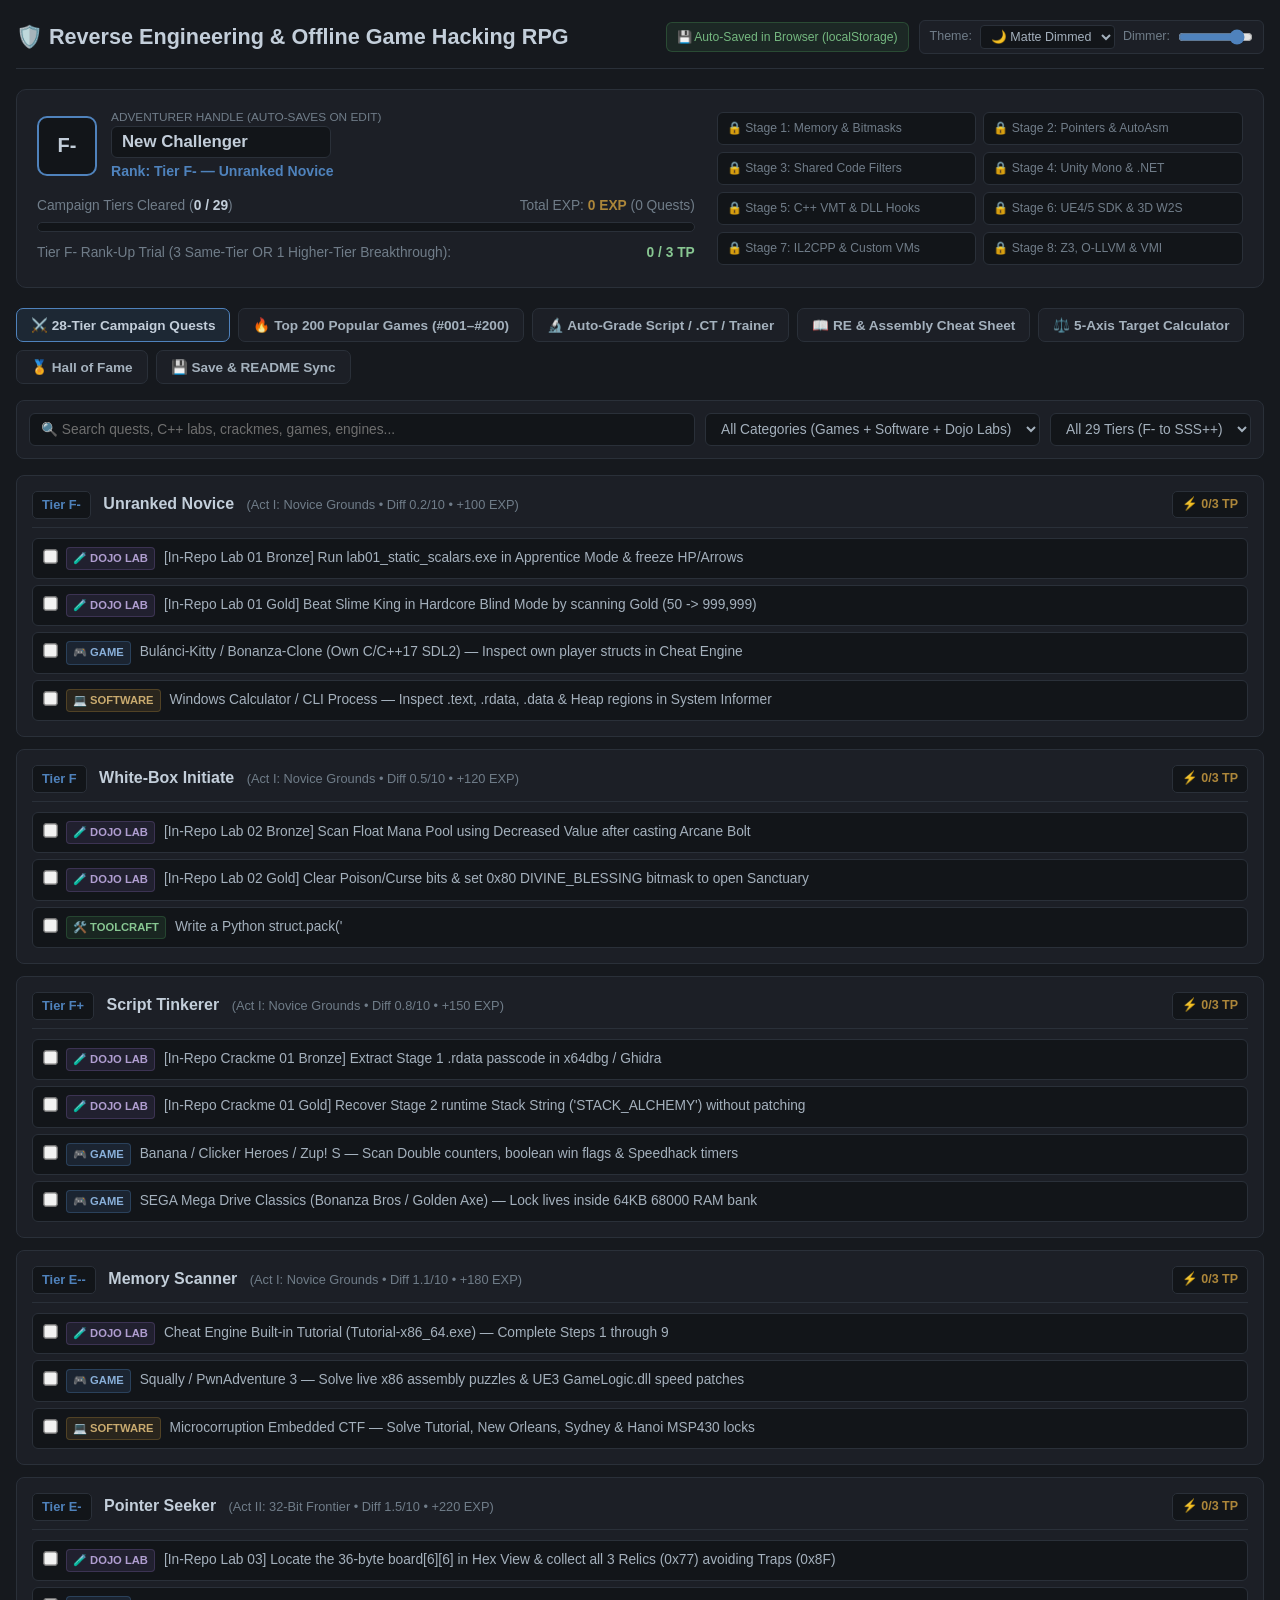
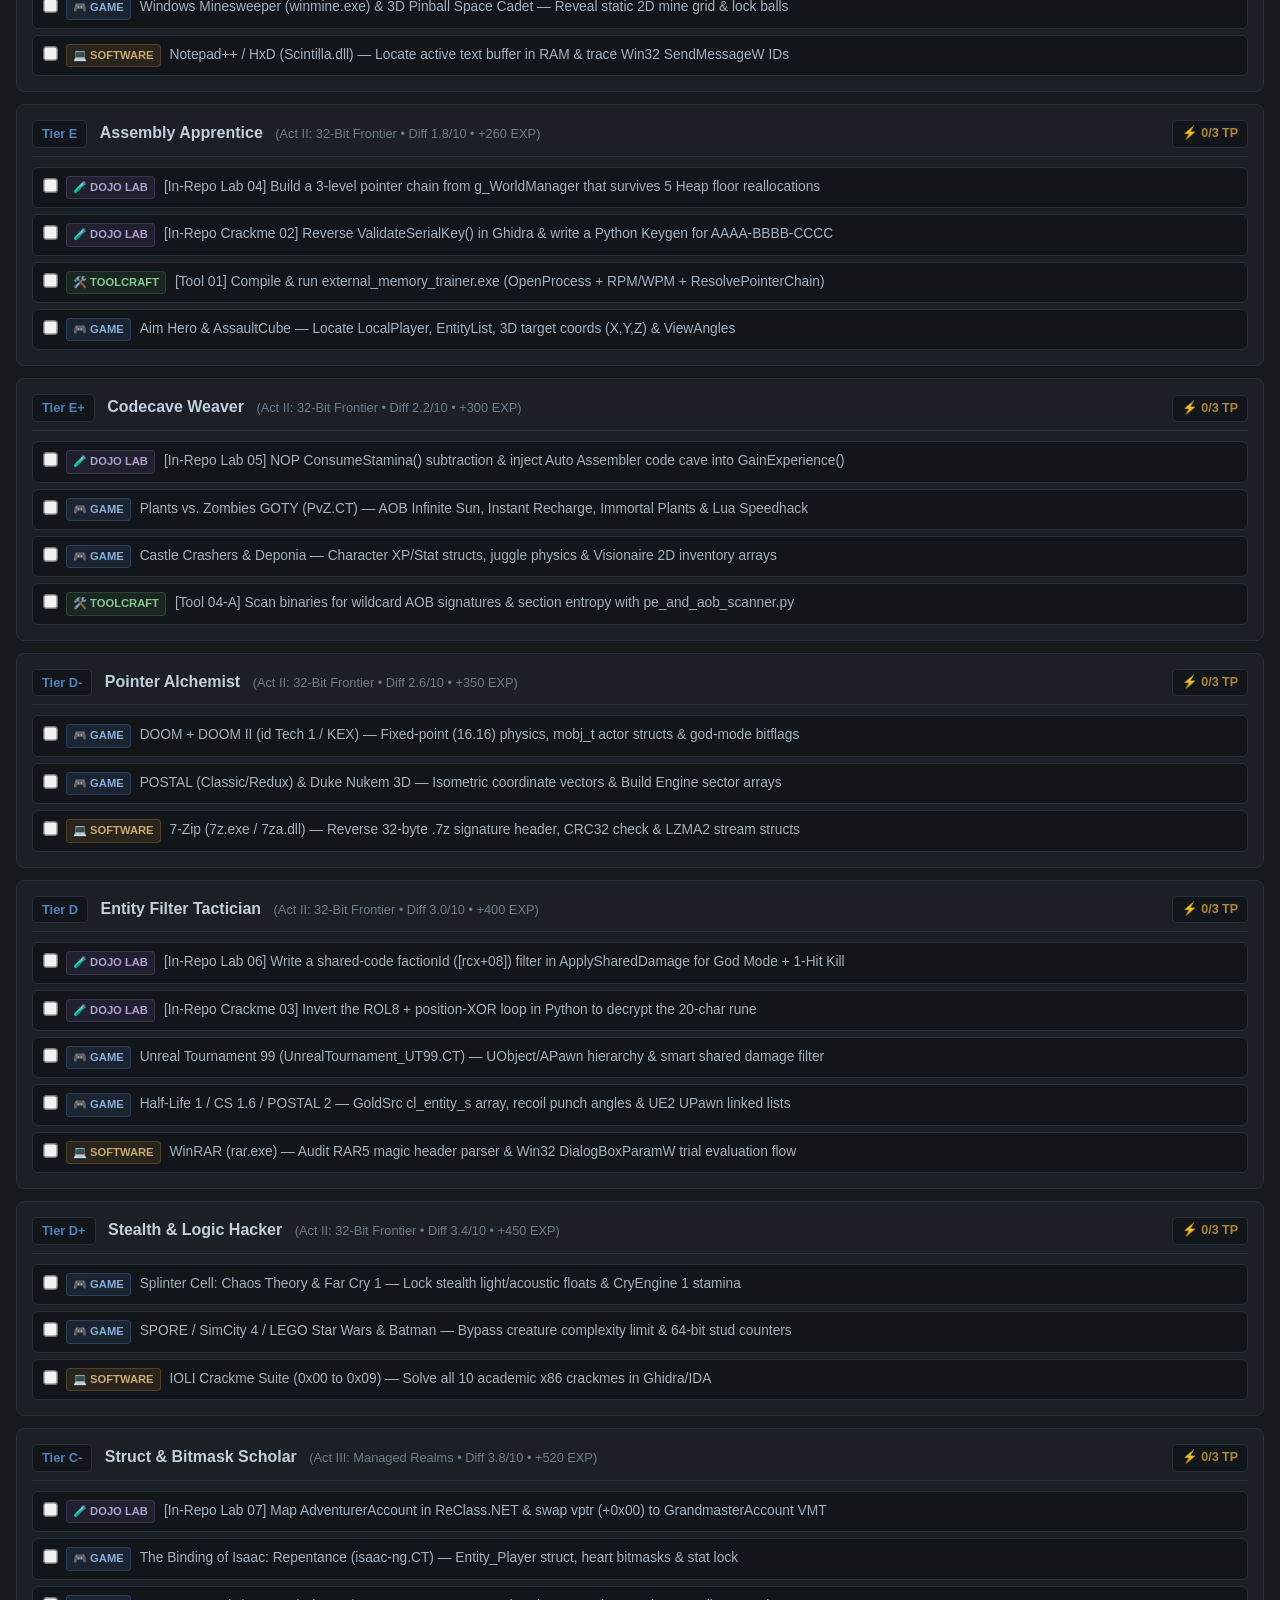
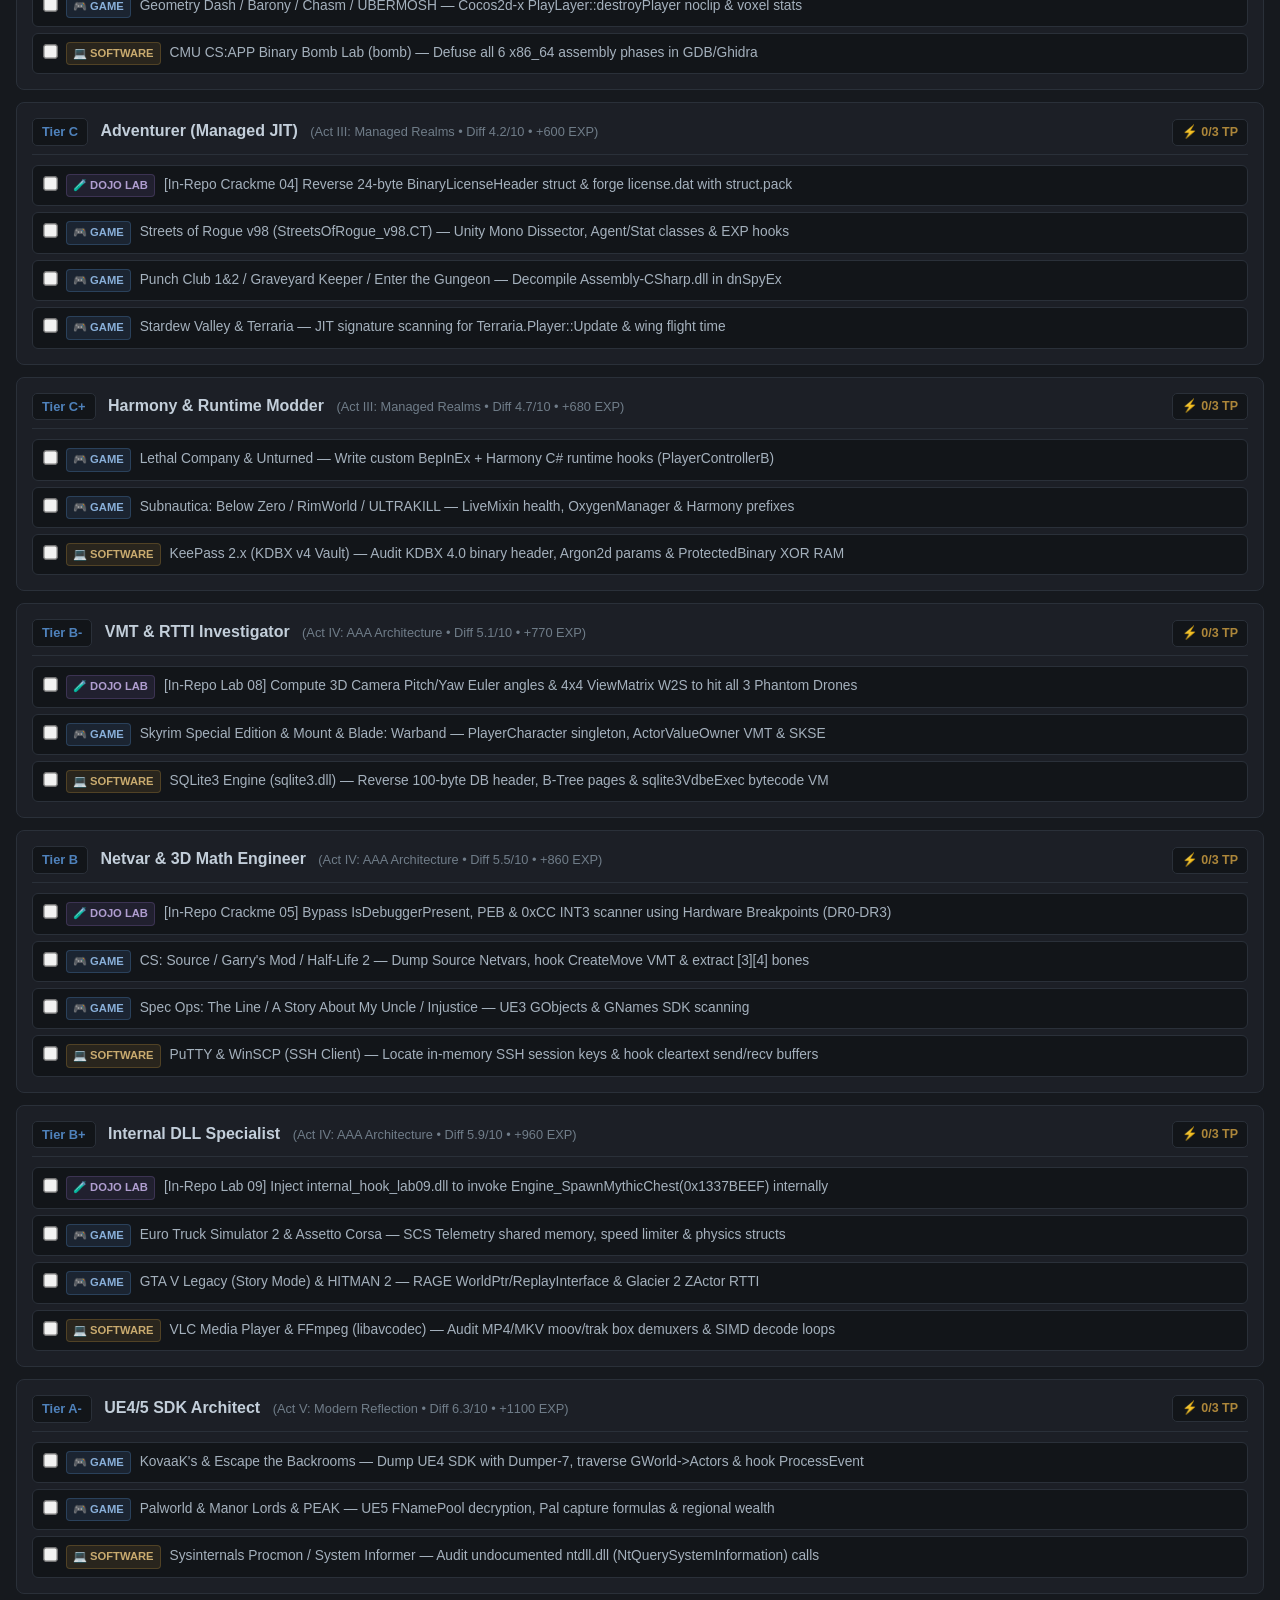
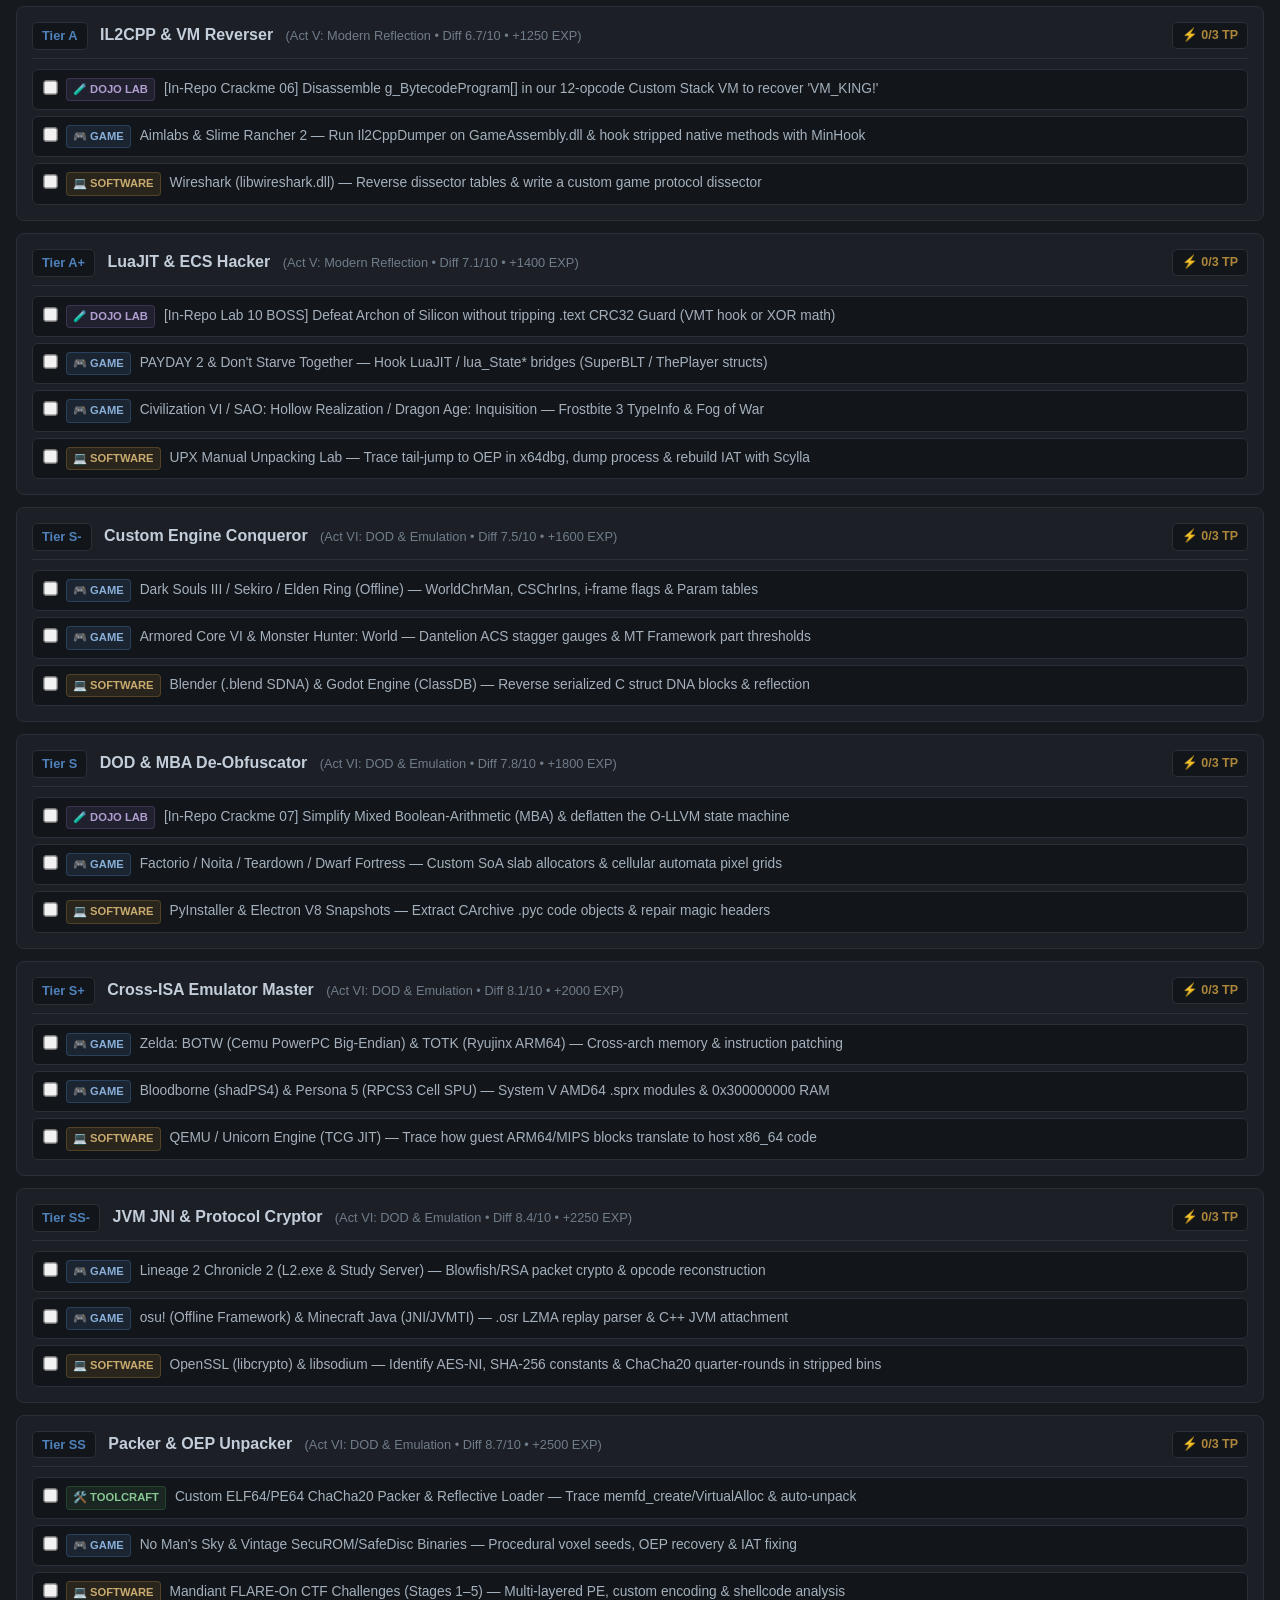
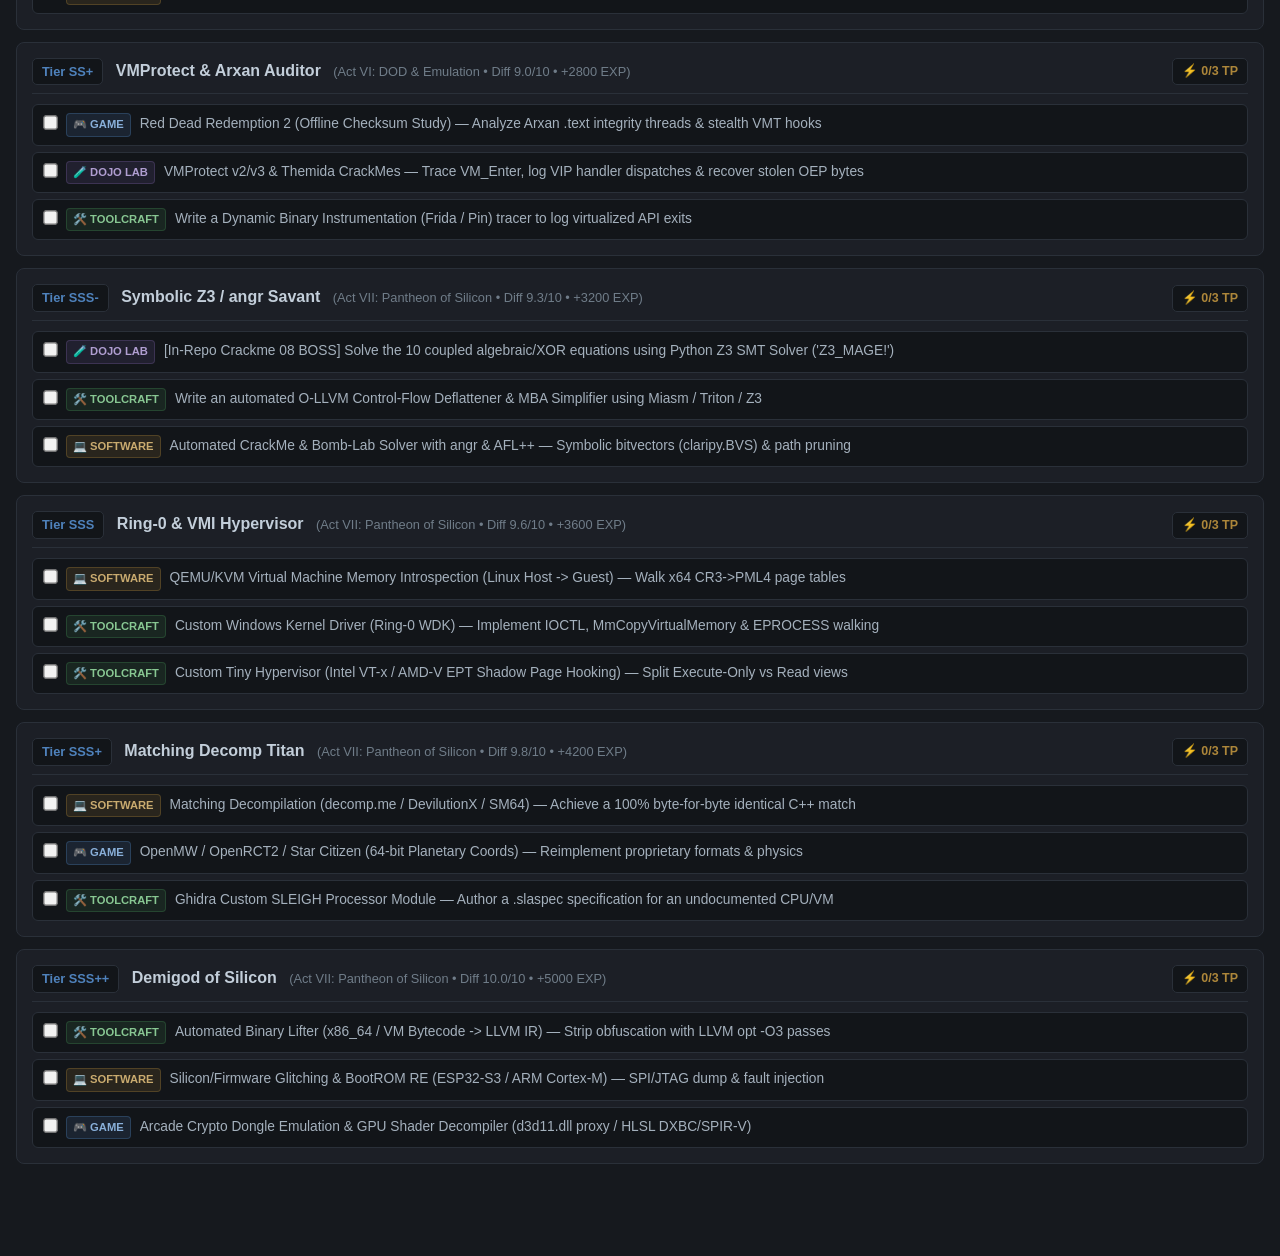
==== docs/index.html @ c7a9fb56 "feat: complete RE RPG Academy with C++20 Dojo, Top 200 games, Web RPG & OPSEC hardening" ====
<!DOCTYPE html>
<html lang="en" data-theme="dimmed">
<head>
  <meta charset="UTF-8" />
  <meta name="viewport" content="width=device-width, initial-scale=1.0" />
  <title>🛡️ Reverse Engineering & Offline Game Hacking RPG</title>
  <style>
    /* Eye-Friendly Low-Glare Matte Dark Themes (No Harsh Neon Glare) */
    :root, [data-theme="dimmed"] {
      --bg-dark: #16191e;
      --bg-card: #1d2128;
      --bg-input: #13161a;
      --bg-hover: #242932;
      --border: #2c323c;
      --accent: #5389c6;
      --accent-soft: rgba(83, 137, 198, 0.14);
      --gold: #b58d3d;
      --green: #489456;
      --green-soft: rgba(72, 148, 86, 0.13);
      --purple: #7d66ad;
      --text: #adbac7;
      --heading: #cdd9e5;
      --muted: #768390;
    }
    [data-theme="carbon"] {
      --bg-dark: #0e1013;
      --bg-card: #15181c;
      --bg-input: #0b0c0e;
      --bg-hover: #1b1f24;
      --border: #252930;
      --accent: #497db8;
      --accent-soft: rgba(73, 125, 184, 0.14);
      --gold: #a68034;
      --green: #3f854d;
      --green-soft: rgba(63, 133, 77, 0.12);
      --purple: #6f599c;
      --text: #9ca8b4;
      --heading: #bfc9d4;
      --muted: #68737e;
    }
    [data-theme="sepia"] {
      --bg-dark: #191714;
      --bg-card: #221f1b;
      --bg-input: #141210;
      --bg-hover: #2a2621;
      --border: #36312a;
      --accent: #688ea8;
      --accent-soft: rgba(104, 142, 168, 0.15);
      --gold: #b88c42;
      --green: #588f5a;
      --green-soft: rgba(88, 143, 90, 0.13);
      --purple: #876c99;
      --text: #b8b0a4;
      --heading: #d4ccc0;
      --muted: #857d72;
    }
    * { box-sizing: border-box; margin: 0; padding: 0; }
    body {
      font-family: -apple-system, BlinkMacSystemFont, 'Segoe UI', Roboto, sans-serif;
      background-color: var(--bg-dark);
      color: var(--text);
      min-height: 100vh;
      line-height: 1.55;
      padding-bottom: 60px;
      transition: background-color 0.2s, color 0.2s;
    }
    .container { max-width: 1280px; margin: 0 auto; padding: 20px 16px; }
    header {
      display: flex; flex-wrap: wrap; justify-content: space-between; align-items: center;
      gap: 14px; margin-bottom: 20px; padding-bottom: 14px; border-bottom: 1px solid var(--border);
    }
    header h1 { font-size: 1.35rem; color: var(--heading); font-weight: 700; display: flex; align-items: center; gap: 8px; }
    .header-controls { display: flex; align-items: center; gap: 10px; flex-wrap: wrap; }
    .privacy-pill {
      font-size: 0.76rem; background: var(--green-soft); color: #7bc287;
      border: 1px solid rgba(72, 148, 86, 0.35); padding: 5px 10px; border-radius: 6px;
    }
    .theme-ctrl {
      display: flex; align-items: center; gap: 8px; background: var(--bg-card);
      border: 1px solid var(--border); padding: 4px 10px; border-radius: 6px; font-size: 0.78rem; color: var(--muted);
    }
    .theme-ctrl select {
      background: var(--bg-input); color: var(--text); border: 1px solid var(--border);
      padding: 3px 6px; border-radius: 4px; font-size: 0.78rem;
    }
    .theme-ctrl input[type="range"] { width: 75px; accent-color: var(--accent); cursor: pointer; }

    /* RPG Character Sheet — Matte Low-Glare Card */
    .char-sheet {
      background: var(--bg-card);
      border: 1px solid var(--border);
      border-radius: 10px; padding: 18px 20px; margin-bottom: 20px;
      display: grid; grid-template-columns: 1.25fr 1fr; gap: 22px;
    }
    @media (max-width: 860px) { .char-sheet { grid-template-columns: 1fr; } }
    .char-header { display: flex; align-items: center; gap: 14px; margin-bottom: 12px; flex-wrap: wrap; }
    .rank-orb {
      width: 60px; height: 60px; border-radius: 10px;
      background: var(--bg-input);
      border: 2px solid var(--accent);
      display: flex; align-items: center; justify-content: center;
      font-size: 1.25rem; font-weight: 800; color: var(--heading);
    }
    .name-input {
      background: var(--bg-input); border: 1px solid var(--border); color: var(--heading);
      font-size: 1.05rem; font-weight: 700; padding: 5px 10px; border-radius: 6px; width: 220px;
    }
    .stat-row { display: flex; justify-content: space-between; font-size: 0.86rem; margin: 5px 0; color: var(--muted); }
    .stat-row strong { color: var(--heading); }
    .progress-track {
      width: 100%; height: 10px; background: var(--bg-input); border-radius: 6px;
      overflow: hidden; border: 1px solid var(--border); margin: 6px 0 10px;
    }
    .progress-fill {
      height: 100%; background: var(--accent);
      width: 0%; transition: width 0.3s ease;
    }
    .skill-grid {
      display: grid; grid-template-columns: 1fr 1fr; gap: 7px; align-content: center;
    }
    .skill-chip {
      font-size: 0.76rem; padding: 6px 9px; border-radius: 6px;
      background: var(--bg-input); border: 1px solid var(--border); color: var(--muted);
    }
    .skill-chip.unlocked {
      border-color: rgba(72, 148, 86, 0.5); color: #8fd19a; background: var(--green-soft);
    }

    /* Navigation Tabs */
    .tabs { display: flex; gap: 8px; flex-wrap: wrap; margin-bottom: 16px; }
    .tab-btn {
      background: var(--bg-card); color: var(--text); border: 1px solid var(--border);
      padding: 8px 14px; border-radius: 7px; cursor: pointer; font-weight: 600; font-size: 0.85rem;
      transition: background 0.15s, border-color 0.15s;
    }
    .tab-btn:hover { background: var(--bg-hover); }
    .tab-btn.active {
      background: var(--accent-soft); color: var(--heading); border-color: var(--accent);
    }
    .tab-panel { display: none; }
    .tab-panel.active { display: block; }

    /* Filter Bar */
    .filter-bar {
      display: flex; gap: 10px; flex-wrap: wrap; margin-bottom: 16px;
      background: var(--bg-card); padding: 12px; border-radius: 8px; border: 1px solid var(--border);
    }
    .filter-bar input, .filter-bar select {
      background: var(--bg-input); color: var(--text); border: 1px solid var(--border);
      padding: 7px 11px; border-radius: 6px; font-size: 0.86rem;
    }
    .filter-bar input { flex: 1; min-width: 220px; }

    /* Tier Cards */
    .tier-card {
      background: var(--bg-card); border: 1px solid var(--border);
      border-radius: 8px; padding: 15px; margin-bottom: 12px;
    }
    .tier-card.cleared { border-color: rgba(72, 148, 86, 0.55); }
    .tier-top {
      display: flex; justify-content: space-between; align-items: center;
      flex-wrap: wrap; gap: 8px; margin-bottom: 10px; padding-bottom: 8px; border-bottom: 1px solid var(--border);
    }
    .tier-badge {
      display: inline-block; padding: 3px 9px; border-radius: 5px;
      font-weight: 700; font-size: 0.8rem; background: var(--bg-input); color: var(--accent); border: 1px solid var(--border);
    }
    .tier-card.cleared .tier-badge { background: var(--green-soft); color: #8fd19a; border-color: rgba(72, 148, 86, 0.4); }
    .tp-pill {
      font-size: 0.78rem; font-weight: 600; padding: 3px 9px; border-radius: 5px;
      background: var(--bg-input); border: 1px solid var(--border);
    }
    .quest-list { list-style: none; display: grid; gap: 6px; }
    .quest-item {
      display: flex; align-items: flex-start; gap: 9px; padding: 8px 11px;
      background: var(--bg-input); border: 1px solid var(--border); border-radius: 6px; cursor: pointer;
    }
    .quest-item:hover { background: var(--bg-hover); }
    .quest-item.done { background: var(--green-soft); border-color: rgba(72, 148, 86, 0.38); }
    .quest-item input[type="checkbox"] { margin-top: 3px; transform: scale(1.1); accent-color: var(--green); }
    .q-tag {
      font-size: 0.7rem; font-weight: 600; padding: 2px 6px; border-radius: 4px;
      text-transform: uppercase; white-space: nowrap; border: 1px solid transparent;
    }
    .tag-dojo { background: rgba(125, 102, 173, 0.16); color: #b9a6dc; border-color: rgba(125, 102, 173, 0.3); }
    .tag-game { background: rgba(83, 137, 198, 0.15); color: #90b8e4; border-color: rgba(83, 137, 198, 0.3); }
    .tag-soft { background: rgba(181, 141, 61, 0.15); color: #d4b475; border-color: rgba(181, 141, 61, 0.3); }
    .tag-tool { background: rgba(72, 148, 86, 0.15); color: #8fd19a; border-color: rgba(72, 148, 86, 0.3); }

    /* Boxes, Forms, Tables */
    .card-box {
      background: var(--bg-card); border: 1px solid var(--border);
      border-radius: 8px; padding: 18px; margin-bottom: 16px;
    }
    .card-box h2 { font-size: 1.15rem; color: var(--heading); margin-bottom: 6px; }
    .card-box h3 { font-size: 0.96rem; color: var(--heading); margin: 14px 0 6px; }
    .form-grid { display: grid; grid-template-columns: 1fr 1fr; gap: 12px; margin-top: 12px; }
    @media (max-width: 720px) { .form-grid { grid-template-columns: 1fr; } }
    .form-group label { display: block; font-size: 0.82rem; color: var(--muted); margin-bottom: 4px; }
    .form-group input, .form-group select, textarea {
      width: 100%; background: var(--bg-input); color: var(--text); border: 1px solid var(--border);
      padding: 8px 10px; border-radius: 6px; font-family: inherit; font-size: 0.86rem;
    }
    textarea { font-family: 'Consolas', 'Courier New', monospace; font-size: 0.8rem; min-height: 220px; resize: vertical; }
    .btn {
      background: var(--accent); color: #fff; border: 1px solid var(--accent); padding: 8px 14px;
      border-radius: 6px; font-weight: 600; font-size: 0.84rem; cursor: pointer; display: inline-block;
    }
    .btn:hover { opacity: 0.92; }
    .btn-outline {
      background: var(--bg-input); color: var(--text); border: 1px solid var(--border);
    }
    .btn-outline:hover { background: var(--bg-hover); border-color: var(--accent); }
    table { width: 100%; border-collapse: collapse; margin-top: 10px; font-size: 0.85rem; }
    th, td { padding: 9px 10px; border-bottom: 1px solid var(--border); text-align: left; vertical-align: top; }
    th { color: var(--heading); background: var(--bg-input); position: sticky; top: 0; }
    pre {
      background: var(--bg-input); border: 1px solid var(--border); padding: 12px;
      border-radius: 6px; overflow-x: auto; font-size: 0.8rem; color: #8fd19a; margin-top: 8px;
    }
    code {
      font-family: 'Consolas', 'Courier New', monospace; font-size: 0.82rem;
      background: var(--bg-input); padding: 2px 5px; border-radius: 4px; color: #90b8e4;
    }
    .axis-bar-row {
      display: grid; grid-template-columns: 195px 95px 1fr; gap: 10px; align-items: center;
      padding: 7px 10px; background: var(--bg-input); border: 1px solid var(--border); border-radius: 6px; margin-bottom: 6px;
      font-size: 0.82rem;
    }
    @media (max-width: 720px) { .axis-bar-row { grid-template-columns: 1fr; } }
  </style>
</head>
<body>
  <div class="container" id="appRoot">
    <header>
      <h1>🛡️ Reverse Engineering & Offline Game Hacking RPG</h1>
      <div class="header-controls">
        <span class="privacy-pill" id="saveStatusPill">💾 Auto-Saved in Browser (localStorage)</span>
        <div class="theme-ctrl">
          <span>Theme:</span>
          <select id="themeSelect" onchange="changeTheme(this.value)">
            <option value="dimmed">🌙 Matte Dimmed</option>
            <option value="carbon">🌑 OLED Carbon</option>
            <option value="sepia">☕ Warm Sepia</option>
          </select>
          <span>Dimmer:</span>
          <input type="range" id="brightnessRange" min="65" max="100" value="95" oninput="changeBrightness(this.value)" title="Adjust screen brightness" />
        </div>
      </div>
    </header>

    <!-- RPG CHARACTER SHEET -->
    <section class="char-sheet">
      <div>
        <div class="char-header">
          <div class="rank-orb" id="uiRankOrb">F-</div>
          <div>
            <div style="font-size:0.74rem; color:var(--muted);">ADVENTURER HANDLE (AUTO-SAVES ON EDIT)</div>
            <input type="text" id="uiPlayerName" class="name-input" value="New Challenger" />
            <div id="uiClassTitle" style="font-size:0.88rem; color:var(--accent); font-weight:600; margin-top:3px;">
              Class: White-Box Novice
            </div>
          </div>
        </div>
        <div class="stat-row">
          <span>Campaign Tiers Cleared (<strong id="uiTiersCleared">0 / 29</strong>)</span>
          <span>Total EXP: <strong id="uiTotalExp" style="color:var(--gold);">0 EXP</strong> (<span id="uiQuestsDone">0</span> Quests)</span>
        </div>
        <div class="progress-track"><div class="progress-fill" id="uiCampaignBar"></div></div>
        <div class="stat-row">
          <span id="uiTrialLabel">Current Tier Trial (3 Same-Tier OR 1 Higher-Tier Breakthrough):</span>
          <strong id="uiTpStatus" style="color:#8fd19a;">0 / 3 TP</strong>
        </div>
      </div>
      <div class="skill-grid" id="uiSkillGrid"></div>
    </section>

    <!-- NAVIGATION TABS -->
    <div class="tabs">
      <button class="tab-btn active" onclick="switchTab('quests', this)">⚔️ 28-Tier Campaign Quests</button>
      <button class="tab-btn" onclick="switchTab('top200', this)">🔥 Top 200 Popular Games (#001–#200)</button>
      <button class="tab-btn" onclick="switchTab('autograde', this)">🔬 Auto-Grade Script / .CT / Trainer</button>
      <button class="tab-btn" onclick="switchTab('cheatsheet', this)">📖 RE & Assembly Cheat Sheet</button>
      <button class="tab-btn" onclick="switchTab('adder', this)">⚖️ 5-Axis Target Calculator</button>
      <button class="tab-btn" onclick="switchTab('scoreboard', this)">🏅 Hall of Fame</button>
      <button class="tab-btn" onclick="switchTab('sync', this)">💾 Save & README Sync</button>
    </div>

    <!-- TAB 1: QUEST LOG -->
    <div id="tab-quests" class="tab-panel active">
      <div class="filter-bar">
        <input type="text" id="searchBox" placeholder="🔍 Search quests, C++ labs, crackmes, games, engines..." oninput="renderTiers()" />
        <select id="catFilter" onchange="renderTiers()">
          <option value="ALL">All Categories (Games + Software + Dojo Labs)</option>
          <option value="DOJO">🧪 In-Repo C++ Labs & Crackmes (18)</option>
          <option value="GAME">🎮 Offline Games</option>
          <option value="SOFT">💻 Software & Binary Auditing</option>
          <option value="TOOL">🛠️ Toolcraft & Scripting</option>
        </select>
        <select id="statusFilter" onchange="renderTiers()">
          <option value="ALL">All 29 Tiers (F- to SSS++)</option>
          <option value="LOCKED">Incomplete Tiers Only</option>
          <option value="CLEARED">Cleared Tiers Only</option>
        </select>
      </div>
      <div id="tiersContainer"></div>
    </div>

    <!-- TAB 2: TOP 200 POPULAR GAMES -->
    <div id="tab-top200" class="tab-panel">
      <div class="card-box">
        <h2>🔥 Top 200 Most Popular & Iconic Games for Reverse Engineering (#001 – #200)</h2>
        <p style="color:var(--muted); font-size:0.86rem; margin-top:4px; margin-bottom:12px;">
          Check off any game from the Top 200 as you reverse engineer it! Every checked game automatically awards EXP for its Tier and counts toward your <strong>Breakthrough Rank-Up Trial (3 TP)</strong>.
        </p>
        <div class="filter-bar" style="margin-bottom:12px;">
          <input type="text" id="top200Search" placeholder="🔍 Filter by game title, engine (Unity, Unreal, Source, C++, IL2CPP), or target struct..." oninput="renderTop200()" />
          <select id="top200TierFilter" onchange="renderTop200()">
            <option value="ALL">All Tiers (F+ to SSS+)</option>
            <option value="NOVICE">F+ / E-- / E- / E / E+ (Novice: 0.5 – 2.4)</option>
            <option value="FRONTIER">D- / D / D+ (32-Bit Frontier: 2.5 – 3.6)</option>
            <option value="MANAGED">C- / C / C+ (Managed / Mono: 3.7 – 4.9)</option>
            <option value="AAA">B- / B / B+ (AAA Engines: 5.0 – 6.1)</option>
            <option value="MODERN">A- / A / A+ (UE4/5 & IL2CPP: 6.2 – 7.3)</option>
            <option value="ELITE">S- to SSS+ (Elite & Symbolic: 7.4 – 9.8)</option>
          </select>
        </div>
        <div style="overflow-x:auto; max-height:680px; overflow-y:auto; border:1px solid var(--border); border-radius:6px;">
          <table>
            <thead>
              <tr>
                <th style="width:45px;">Done</th>
                <th style="width:55px;">#</th>
                <th style="width:220px;">Game Title</th>
                <th style="width:190px;">Engine & Architecture</th>
                <th style="width:70px;">Tier</th>
                <th style="width:85px;">Difficulty</th>
                <th>🎯 What to Search & Reverse (Structs, Offsets, Classes & Hooks)</th>
              </tr>
            </thead>
            <tbody id="top200Body"></tbody>
          </table>
        </div>
      </div>
    </div>

    <!-- TAB 3: AUTO-GRADER FOR .CT / SCRIPTS / TRAINERS -->
    <div id="tab-autograde" class="tab-panel">
      <div class="card-box">
        <h2>🔬 Automated Artifact Tier & Difficulty Grader (`.CT` / Trainers / DLLs / Scripts)</h2>
        <p style="color:var(--muted); font-size:0.86rem; margin-top:4px; margin-bottom:12px;">
          Upload any file (<code>.CT</code>, <code>.CEA</code>, <code>.cpp</code>, <code>.hpp</code>, <code>.cs</code>, <code>.py</code>) or click one of the repository artifacts below. The analyzer automatically scans Cheat Engine XML trees, pointer chain depths, struct displacements, assembly instructions (<code>aobscanmodule</code>, <code>alloc</code>, <code>movsxd</code>, shared-code <code>cmp</code> filters), Win32/VMT/Z3 calls, and computes the exact <strong>5-Axis Score (<code>0.5 – 10.0</code>)</strong> and <strong>RPG Tier</strong>!
        </p>
        <div style="display:flex; gap:8px; flex-wrap:wrap; margin-bottom:12px; align-items:center;">
          <label class="btn" style="cursor:pointer;">
            📂 Upload Your File (.CT / .cpp / .py / .cs)
            <input type="file" id="artifactFileInput" accept=".ct,.cea,.asm,.cpp,.c,.hpp,.h,.cs,.py,.txt" style="display:none;" onchange="handleArtifactUpload(this)" />
          </label>
          <span style="color:var(--muted); font-size:0.8rem;">Or test on in-repo artifacts:</span>
          <button class="btn btn-outline" onclick="loadSampleArtifact('Dojo_Labs_Reference.CT')">📄 Dojo_Labs.CT</button>
          <button class="btn btn-outline" onclick="loadSampleArtifact('PvZ.CT')">📄 PvZ.CT (E+)</button>
          <button class="btn btn-outline" onclick="loadSampleArtifact('UnrealTournament_UT99.CT')">📄 UT99.CT (D)</button>
          <button class="btn btn-outline" onclick="loadSampleArtifact('isaac-ng.CT')">📄 isaac-ng.CT (C-)</button>
          <button class="btn btn-outline" onclick="loadSampleArtifact('StreetsOfRogue_v98.CT')">📄 StreetsOfRogue.CT (C)</button>
          <button class="btn btn-outline" onclick="loadSampleArtifact('dllmain_internal_hook.cpp')">📄 Internal DLL (B+)</button>
          <button class="btn btn-outline" onclick="loadSampleArtifact('crackme_solvers_and_z3_lab.py')">📄 Z3 & VM Solver (A)</button>
        </div>

        <div class="form-grid" style="grid-template-columns: 1fr 1.15fr;">
          <div>
            <label style="font-size:0.8rem; color:var(--muted); display:block; margin-bottom:4px;">
              Artifact Source / XML Content (<span id="gradedFileName">PvZ.CT</span>):
            </label>
            <textarea id="artifactCodeBox" oninput="runAutoGrader()" placeholder="Paste your .CT XML table, Auto Assembler script, C++ trainer/DLL, or Python solver here..."></textarea>
          </div>
          <div>
            <div style="background:var(--bg-input); border:1px solid var(--border); border-radius:8px; padding:14px;">
              <div style="display:flex; justify-content:space-between; align-items:center; flex-wrap:wrap; gap:8px; margin-bottom:10px; padding-bottom:10px; border-bottom:1px solid var(--border);">
                <div>
                  <div style="font-size:0.75rem; color:var(--muted);">AUTOMATED ARTIFACT EVALUATION</div>
                  <div id="gradeTierHeadline" style="font-size:1.25rem; font-weight:800; color:var(--heading);">Tier E+ (Codecave Weaver)</div>
                </div>
                <div style="text-align:right;">
                  <div style="font-size:0.75rem; color:var(--muted);">DIFFICULTY SCORE</div>
                  <div id="gradeScoreHeadline" style="font-size:1.3rem; font-weight:800; color:var(--gold);">2.1 / 10.0</div>
                </div>
              </div>
              <div id="gradeAxesBreakdown"></div>
              <div id="gradeMetricsBox" style="font-size:0.8rem; color:var(--muted); margin-top:10px; padding-top:8px; border-top:1px solid var(--border);"></div>
              <div style="margin-top:12px; display:flex; justify-content:flex-end;">
                <button class="btn" onclick="addGradedArtifactAsQuest()">➕ Claim & Add Graded Artifact to My Progress</button>
              </div>
            </div>
          </div>
        </div>
      </div>
    </div>

    <!-- TAB 4: RE & ASSEMBLY CHEAT SHEET -->
    <div id="tab-cheatsheet" class="tab-panel">
      <div class="card-box">
        <h2>📖 Reverse Engineering, x86/x64 Calling Conventions & Engine Cheat Sheet</h2>
        <p style="color:var(--muted); font-size:0.86rem; margin-top:4px;">
          Quick reference for ABI registers, opcode byte patches, Cheat Engine Auto Assembler templates, and game engine memory landmarks.
        </p>

        <h3>1. x86 & x64 Calling Conventions (Where Function Arguments Live)</h3>
        <table>
          <thead>
            <tr>
              <th>ABI / Convention</th>
              <th>Architecture</th>
              <th>Integer / Pointer Args</th>
              <th>Float / Vector Args</th>
              <th>Return Value</th>
              <th>Stack Cleanup & Notes</th>
            </tr>
          </thead>
          <tbody>
            <tr>
              <td><code>__cdecl</code></td>
              <td>x86 (32-bit)</td>
              <td>Stack <code>[esp+4]</code>, <code>[esp+8]</code>...</td>
              <td>Stack</td>
              <td><code>EAX</code> / <code>ST(0)</code></td>
              <td><strong>Caller</strong> cleans stack (<code>add esp, X</code>). Standard C default.</td>
            </tr>
            <tr>
              <td><code>__stdcall</code></td>
              <td>x86 (32-bit)</td>
              <td>Stack <code>[esp+4]</code>, <code>[esp+8]</code>...</td>
              <td>Stack</td>
              <td><code>EAX</code></td>
              <td><strong>Callee</strong> cleans stack (<code>ret 0x0C</code>). Standard Win32 API.</td>
            </tr>
            <tr>
              <td><code>__thiscall</code></td>
              <td>x86 (32-bit MSVC)</td>
              <td><code>ECX</code> = <code>this</code> ptr; rest on Stack</td>
              <td>Stack</td>
              <td><code>EAX</code></td>
              <td><strong>Callee</strong> cleans stack. Default for 32-bit C++ class member functions!</td>
            </tr>
            <tr>
              <td><strong>Microsoft x64 ABI</strong></td>
              <td>x64 (Windows)</td>
              <td><code>RCX</code>, <code>RDX</code>, <code>R8</code>, <code>R9</code> (<code>RCX</code> = <code>this</code>)</td>
              <td><code>XMM0</code>, <code>XMM1</code>, <code>XMM2</code>, <code>XMM3</code></td>
              <td><code>RAX</code> / <code>XMM0</code></td>
              <td>Caller reserves 32-byte <strong>Shadow Space</strong> on stack before <code>call</code>.</td>
            </tr>
            <tr>
              <td><strong>System V AMD64 ABI</strong></td>
              <td>x64 (Linux / PS4 / macOS)</td>
              <td><code>RDI</code>, <code>RSI</code>, <code>RDX</code>, <code>RCX</code>, <code>R8</code>, <code>R9</code> (<code>RDI</code> = <code>this</code>)</td>
              <td><code>XMM0</code> – <code>XMM7</code></td>
              <td><code>RAX</code> / <code>XMM0</code></td>
              <td>128-byte Red Zone below <code>RSP</code>; no shadow space required.</td>
            </tr>
          </tbody>
        </table>

        <h3>2. Essential Opcode Byte Patches (Hex Patching Quick Reference)</h3>
        <table>
          <thead>
            <tr>
              <th>Patch Goal</th>
              <th>Assembly Instruction</th>
              <th>Hex Bytes</th>
              <th>Typical Use Case</th>
            </tr>
          </thead>
          <tbody>
            <tr>
              <td><strong>No Operation (NOP)</strong></td>
              <td><code>nop</code> / 2-byte <code>66 90</code></td>
              <td><code>90</code></td>
              <td>Erase ammo/stamina subtraction or unwanted function call</td>
            </tr>
            <tr>
              <td><strong>Unconditional Short Jump</strong></td>
              <td><code>jmp short +offset</code></td>
              <td><code>EB &lt;rel8&gt;</code></td>
              <td>Replace conditional branch <code>74</code> (<code>je</code>) or <code>75</code> (<code>jne</code>) with <code>EB</code> (always jump)</td>
            </tr>
            <tr>
              <td><strong>Unconditional Near Jump</strong></td>
              <td><code>jmp near +offset</code></td>
              <td><code>E9 &lt;rel32&gt;</code></td>
              <td>5-byte relative detour used by Cheat Engine codecaves &amp; MinHook</td>
            </tr>
            <tr>
              <td><strong>Invert Conditional Near Jump</strong></td>
              <td><code>je</code> &harr; <code>jne</code></td>
              <td><code>0F 84</code> &harr; <code>0F 85</code></td>
              <td>Flip license check or damage check condition (6-byte instruction)</td>
            </tr>
            <tr>
              <td><strong>Force Function Return False (0)</strong></td>
              <td><code>xor eax, eax; ret</code></td>
              <td><code>31 C0 C3</code></td>
              <td>Instantly return <code>0</code> / <code>false</code> at function prologue (e.g. <code>IsDebuggerPresent</code> / <code>destroyPlayer</code>)</td>
            </tr>
            <tr>
              <td><strong>Force Function Return True (1)</strong></td>
              <td><code>mov al, 1; ret</code></td>
              <td><code>B0 01 C3</code></td>
              <td>Instantly return <code>1</code> / <code>true</code> at validation function prologue (e.g. <code>HasDLC</code> / <code>CheckKey</code>)</td>
            </tr>
            <tr>
              <td><strong>64-Bit Absolute 14-Byte Jump</strong></td>
              <td><code>jmp qword ptr [rip+0]; dq addr</code></td>
              <td><code>FF 25 00 00 00 00 &lt;8-byte addr&gt;</code></td>
              <td>Full 64-bit trampoline jump when target codecave is &gt;2 GB away</td>
            </tr>
          </tbody>
        </table>

        <h3>3. Game Engine Memory Landmarks (What to Look For First)</h3>
        <table>
          <thead>
            <tr>
              <th>Game Engine</th>
              <th>Signature Binaries / Files</th>
              <th>Primary RE Tooling</th>
              <th>Key Globals, Structures &amp; Entry Points</th>
            </tr>
          </thead>
          <tbody>
            <tr>
              <td><strong>Unity (Mono JIT)</strong></td>
              <td><code>MonoBleedingEdge\</code>, <code>Assembly-CSharp.dll</code></td>
              <td>dnSpyEx, ILSpy, CE Mono Dissector, BepInEx + Harmony</td>
              <td>Decompile C# directly in <code>dnSpyEx</code>; enable <em>Mono &rarr; Activate Mono Features</em> in Cheat Engine.</td>
            </tr>
            <tr>
              <td><strong>Unity (IL2CPP AOT)</strong></td>
              <td><code>GameAssembly.dll</code>, <code>global-metadata.dat</code></td>
              <td>Il2CppDumper, Cpp2IL, Ghidra, MinHook</td>
              <td>Run <code>Il2CppDumper</code> to generate <code>script.json</code> + dummy DLLs; hook native methods via RVA in <code>GameAssembly.dll</code>.</td>
            </tr>
            <tr>
              <td><strong>Unreal Engine 4 &amp; 5</strong></td>
              <td><code>&lt;Game&gt;-Win64-Shipping.exe</code>, <code>.pak</code> / <code>.utoc</code></td>
              <td>Dumper-7, UESDK, FModel, ReClass.NET</td>
              <td>Locate <code>GWorld</code> (<code>UWorld*</code>), <code>GObjects</code> (<code>TUObjectArray</code>), <code>GNames</code> (<code>FNamePool</code>), and VMT index of <code>UObject::ProcessEvent</code>.</td>
            </tr>
            <tr>
              <td><strong>Source Engine (Valve)</strong></td>
              <td><code>client.dll</code>, <code>engine.dll</code>, <code>tier0.dll</code></td>
              <td>Source SDK, Netvar Dumper, ReClass.NET</td>
              <td>Call exported <code>CreateInterface</code>, walk <code>IBaseClientDLL::GetAllClasses()</code> linked list for Netvars, hook <code>CreateMove</code>.</td>
            </tr>
            <tr>
              <td><strong>Creation Engine (Bethesda)</strong></td>
              <td><code>SkyrimSE.exe</code>, <code>Fallout4.exe</code>, <code>.esm</code></td>
              <td>xEdit, SKSE64 / CommonLibSSE, Ghidra</td>
              <td><code>PlayerCharacter</code> singleton, <code>ActorValueOwner</code> VMT, RTTI class descriptors, and Papyrus native function table.</td>
            </tr>
            <tr>
              <td><strong>GameMaker Studio</strong></td>
              <td><code>data.win</code>, <code>audiogroup*.dat</code></td>
              <td>UndertaleModTool (UTMT), Cheat Engine</td>
              <td>Open <code>data.win</code> in UndertaleModTool to decompile GML scripts; scan dynamic <code>Double</code> values in RAM.</td>
            </tr>
          </tbody>
        </table>
      </div>
    </div>

    <!-- TAB 5: 5-AXIS RUBRIC CALCULATOR & ADDER -->
    <div id="tab-adder" class="tab-panel">
      <div class="card-box">
        <h2>⚖️ Autonomous Target Builder (5-Axis Anti-Inflation Calculator)</h2>
        <p style="color:var(--muted); font-size:0.86rem; margin-top:4px;">
          To prevent anyone from assigning a fake <code>SSS++</code> rating to a trivial program, every custom game or application is evaluated across <strong>5 objective architectural axes</strong>:
        </p>
        <div class="form-grid">
          <div class="form-group">
            <label>Target Title (Game or Program)</label>
            <input type="text" id="addTitle" placeholder="e.g. Celeste / 7-Zip / Factorio" />
          </div>
          <div class="form-group">
            <label>Category</label>
            <select id="addCat">
              <option value="GAME">🎮 Offline Game</option>
              <option value="SOFT">💻 Desktop Software / Binary Format</option>
              <option value="DOJO">🔐 Custom Crackme / CTF</option>
            </select>
          </div>
          <div class="form-group">
            <label>Axis 1: Architecture & Symbols (0.2 – 2.0)</label>
            <select id="axArch" onchange="updateRubricPreview()">
              <option value="0.2">+0.2 — Open Source / Plaintext Config / Full PDB Symbols</option>
              <option value="0.5">+0.5 — Standard Win32/x64 or .NET with Symbols</option>
              <option value="0.9" selected>+0.9 — Unity Mono / XNA / GameMaker / Lua VM</option>
              <option value="1.4">+1.4 — Stripped Native x86/x64 C++ Binary</option>
              <option value="1.7">+1.7 — Unity IL2CPP / Embedded LuaJIT / JNI</option>
              <option value="2.0">+2.0 — Console Emulator (Big-Endian PowerPC / ARM64)</option>
            </select>
          </div>
          <div class="form-group">
            <label>Axis 2: Memory & Pointer Indirection (0.1 – 2.0)</label>
            <select id="axMem" onchange="updateRubricPreview()">
              <option value="0.1">+0.1 — Static Globals or Fixed 2D Array</option>
              <option value="0.4" selected>+0.4 — 1-to-3 Level Heap Pointer Chain</option>
              <option value="0.8">+0.8 — Dynamic Linked Lists / Scene Node Trees</option>
              <option value="1.2">+1.2 — Deep C++ VMTs / UE GWorld / Source Netvars</option>
              <option value="1.7">+1.7 — Data-Oriented SoA Slabs / ECS / 64-bit Coords</option>
              <option value="2.0">+2.0 — XOR/Encrypted Runtime RAM or VM Stack</option>
            </select>
          </div>
          <div class="form-group">
            <label>Axis 3: Code & Hook Complexity (0.1 – 2.0)</label>
            <select id="axEng" onchange="updateRubricPreview()">
              <option value="0.1">+0.1 — Basic Scalar Freeze / NOP Patch</option>
              <option value="0.5" selected>+0.5 — Codecave Injection / 2D Physics / Keygen Math</option>
              <option value="0.8">+0.8 — Shared Code Disambiguation Filter (Player vs Enemy)</option>
              <option value="1.2">+1.2 — 3D Vectors, Euler Angles & 4x4 WorldToScreen</option>
              <option value="1.6">+1.6 — Internal C++ DLL, MinHook & ImGui Overlay</option>
              <option value="2.0">+2.0 — Matching Decompilation / LLVM IR Binary Lifter</option>
            </select>
          </div>
          <div class="form-group">
            <label>Axis 4: Binary Protection & Obfuscation (0.0 – 2.5)</label>
            <select id="axProt" onchange="updateRubricPreview()">
              <option value="0.0" selected>+0.0 — Unprotected Offline Binary</option>
              <option value="0.5">+0.5 — Basic Anti-Debug (IsDebuggerPresent / PEB)</option>
              <option value="1.2">+1.2 — Executable Packer (UPX) or .text CRC32 Guard</option>
              <option value="1.8">+1.8 — Custom Stack VM / O-LLVM Flattening / MBA</option>
              <option value="2.5">+2.5 — Commercial Virtualizer (VMProtect / Themida)</option>
            </select>
          </div>
          <div class="form-group">
            <label>Axis 5: Privilege Boundary (0.0 – 1.5)</label>
            <select id="axPriv" onchange="updateRubricPreview()">
              <option value="0.0" selected>+0.0 — User-Mode Process (Ring-3)</option>
              <option value="0.7">+0.7 — Encrypted Network Protocol Emulation (Blowfish/RSA)</option>
              <option value="1.5">+1.5 — Ring-0 Kernel Driver / KVM Hypervisor VMI / Silicon</option>
            </select>
          </div>
          <div class="form-group">
            <label>Quest Objective Description</label>
            <input type="text" id="addQuest" placeholder="e.g. Reverse Player struct, hook stamina, and build AOB script" />
          </div>
        </div>
        <div style="margin-top:16px; display:flex; align-items:center; justify-content:space-between; flex-wrap:wrap; gap:12px;">
          <div id="rubricPreview" style="font-size:1.05rem; font-weight:700; color:var(--gold);">
            Computed Score: 1.8 / 10.0  ➔  Assigned Tier: [Tier E]
          </div>
          <button class="btn" onclick="addCustomTargetToLog()">➕ Add Target to My Quest Log & Generate JSON</button>
        </div>
        <pre id="jsonOutput">// Generated JSON entry for data/custom_targets.json will appear here...</pre>
      </div>
    </div>

    <!-- TAB 6: SCOREBOARD -->
    <div id="tab-scoreboard" class="tab-panel">
      <div class="card-box">
        <h2>🏅 Global Artifact-Verified Hall of Fame</h2>
        <p style="color:var(--muted); font-size:0.86rem; margin-top:4px;">
          In your browser you see your personal progress privately. To rank on the <strong>Global Hall of Fame</strong>, quests must be backed by a verifiable artifact in the repository (<code>.CT</code> table, solver script, or technical writeup) evaluated by the automated 5-Axis Rubric.
        </p>
        <table>
          <thead>
            <tr>
              <th>Rank</th>
              <th>Adventurer</th>
              <th>Class Title</th>
              <th>Verified Tier</th>
              <th>Verified EXP</th>
              <th>Proof Artifacts in Repository</th>
            </tr>
          </thead>
          <tbody id="scoreboardBody"></tbody>
        </table>
      </div>
    </div>

    <!-- TAB 7: HOW SAVING & SYNC WORKS -->
    <div id="tab-sync" class="tab-panel">
      <div class="card-box">
        <h2>💾 How Your Progress is Saved (Browser `localStorage`, JSON & `README.md`)</h2>
        <div style="display:grid; grid-template-columns:1fr 1fr; gap:14px; margin-top:12px;">
          <div style="background:var(--bg-input); border:1px solid var(--border); padding:14px; border-radius:8px;">
            <h3 style="margin-top:0;">1. 🌐 Automatic Browser Save (`localStorage`)</h3>
            <p style="font-size:0.84rem; color:var(--muted);">
              Every time you check off a quest or a Top 200 game, edit your Adventurer handle, or change the theme/brightness, your browser <strong>instantly saves your state in <code>localStorage</code></strong> on your machine. Refreshing or closing the browser never loses progress, and your session is 100% private to you.
            </p>
          </div>
          <div style="background:var(--bg-input); border:1px solid var(--border); padding:14px; border-radius:8px;">
            <h3 style="margin-top:0;">2. 📄 Syncing with `README.md` & `data/player_progress.json`</h3>
            <p style="font-size:0.84rem; color:var(--muted);">
              Locally, you can either mark <code>- [x]</code> directly inside <code>README.md</code> and run <code>.\update_progress.bat</code>, OR click <strong>"💾 Export `player_progress.json`"</strong> below, place it in the <code>data/</code> folder, and run <code>python Tools_and_Scripts/rpg_manager.py --from-json</code>!
            </p>
          </div>
        </div>
        <div style="display:flex; gap:10px; flex-wrap:wrap; margin-top:16px;">
          <button class="btn" onclick="exportProgressJson()">💾 Export `player_progress.json` (Sync to README.md)</button>
          <label class="btn btn-outline" style="cursor:pointer;">
            📂 Import `player_progress.json`
            <input type="file" accept=".json" style="display:none;" onchange="importProgressJson(this)" />
          </label>
          <button class="btn btn-outline" onclick="applyDeaversPreset()">🧙‍♂️ Load Author `deavers` Preset (Tier C)</button>
          <button class="btn btn-outline" onclick="resetProfile()">🌱 Reset to Clean New Game (Tier F- | 0 EXP)</button>
        </div>
        <pre>
# 1. Update the RPG Card in README.md after checking - [x] boxes:
.\update_progress.bat --name "YourHandle"

# 2. Automatically grade any .CT table, trainer, DLL, or script from CLI:
python Tools_and_Scripts/auto_artifact_grader.py Game_Hacking/PvZ.CT
python Tools_and_Scripts/rpg_manager.py --analyze Game_Hacking

# 3. Sync exported data/player_progress.json from browser into README.md:
python Tools_and_Scripts/rpg_manager.py --from-json</pre>
      </div>
    </div>
  </div>

  <script>
    const TOP200_GAMES = [{"rank": "001", "title": "Cookie Clicker", "engine": "JS / Electron Wrapper (x64)", "tier": "F+", "diff": "0.5 / 10", "what_to_find": "IEEE-754 Double (`8 Bytes`) cookie counter (`Game.cookies`), CPS multipliers, plaintext/Base64 save state, and Golden Cookie spawn timers."}, {"rank": "002", "title": "Clicker Heroes ⭐", "engine": "Unity / ActionScript Wrapper", "tier": "F+", "diff": "0.6 / 10", "what_to_find": "Double / BigNumber gold counter, boss HP floats, 30-second boss fight countdown timer, and Cheat Engine Speedhack tick acceleration."}, {"rank": "003", "title": "AdVenture Capitalist", "engine": "Unity Engine Mono (x86/x64)", "tier": "F+", "diff": "0.7 / 10", "what_to_find": "Double cash balance, Angel Investor count, business revenue multiplier floats, and offline profit timer deltas."}, {"rank": "004", "title": "Plague Inc: Evolved", "engine": "Unity Engine Mono (x64)", "tier": "F+", "diff": "0.9 / 10", "what_to_find": "4-byte integer DNA Points counter, infectivity/severity/lethality floats, and Cure research progress freeze (`0.0f`)."}, {"rank": "005", "title": "Plants vs. Zombies: Fusion / Mods", "engine": "Unity / PopCap Hybrid", "tier": "E--", "diff": "1.1 / 10", "what_to_find": "Sun counter, instant seed packet cooldown timer reset, and projectile damage/ID overrides in memory."}, {"rank": "006", "title": "Bloons TD 6 (Offline Sandbox)", "engine": "Unity IL2CPP / Mono", "tier": "E--", "diff": "1.2 / 10", "what_to_find": "In-round Cash (Double/Float), shield/lives counter, tower XP values, and ability cooldown timer freeze."}, {"rank": "007", "title": "Windows Minesweeper (winmine.exe)", "engine": "Native Win32 C (x86)", "tier": "E-", "diff": "1.3 / 10", "what_to_find": "Static 2D minefield byte array at `0x01005340` (`0x8F` = mine, `0x0F` = safe tile), 1-second timer freeze, and direct win-function call."}, {"rank": "008", "title": "3D Pinball: Space Cadet", "engine": "Native Win32 C (x86)", "tier": "E-", "diff": "1.4 / 10", "what_to_find": "4-byte Score counter, remaining balls (`Balls Left`), plunger spring impulse float, and Tilt penalty flag patch."}, {"rank": "009", "title": "DX-Ball 2 & Ricochet Infinity", "engine": "Native Win32 C++ (x86)", "tier": "E-", "diff": "1.5 / 10", "what_to_find": "Extra lives counter, paddle width float, ball velocity vector, and power-up drop bitflags."}, {"rank": "010", "title": "Chicken Invaders 4 & 5", "engine": "Custom Win32 OpenGL C++ (x86)", "tier": "E-", "diff": "1.6 / 10", "what_to_find": "Weapon overheat gauge float (`0.0f`), Firepower upgrade level, lives, and missile stock counters."}, {"rank": "011", "title": "AssaultCube", "engine": "Cube Engine (x86 Open-Source C++)", "tier": "E", "diff": "1.7 / 10", "what_to_find": "Classic beginner benchmark: static `LocalPlayer` (`0x50F4F4`), `EntityList`, HP/Armor/Ammo, recoil instructions, 4x4 `ViewMatrix`, and Pitch/Yaw angles."}, {"rank": "012", "title": "Aim Hero ⭐", "engine": "Unity Engine (x86/x64)", "tier": "E", "diff": "1.8 / 10", "what_to_find": "Target sphere 3D coordinates `(X, Y, Z)` (Floats), target lifetime timers, camera `ViewMatrix`, and Pitch/Yaw Euler aim angles."}, {"rank": "013", "title": "Worms Armageddon & World Party", "engine": "Team17 2D Engine (x86 C++)", "tier": "E", "diff": "1.8 / 10", "what_to_find": "Worm health array, infinite Banana Bombs / Holy Hand Grenades, wind direction/strength floats, and turn countdown timer."}, {"rank": "014", "title": "CS2D & Soldat (Offline Bots)", "engine": "BlitzMax / Custom Delphi 2D", "tier": "E", "diff": "1.9 / 10", "what_to_find": "2D player coordinates `(X, Y)`, HP, cash, jetpack fuel float in Soldat, and zero weapon spread/recoil."}, {"rank": "015", "title": "Quake III Arena (ioquake3)", "engine": "id Tech 3 (x86/x64 C)", "tier": "E", "diff": "1.9 / 10", "what_to_find": "`centity_t` & `clientInfo_t` struct arrays, velocity vectors for strafe/bunnyhop physics, and OpenGL `wglSwapBuffers` overlay hook."}, {"rank": "016", "title": "Serious Sam: The First & Second Encounter", "engine": "Serious Engine 1 (`Engine.dll` x86)", "tier": "E", "diff": "2.0 / 10", "what_to_find": "Health, Armor, Cannonball/Serious Bomb ammo counters, movement speed float, and gravity modifiers in `Engine.dll`."}, {"rank": "017", "title": "SuperTuxKart", "engine": "Antarctica Engine (C++)", "tier": "E", "diff": "2.0 / 10", "what_to_find": "Nitro energy reserve float, kart mass/acceleration physics struct, lap counter, and race timer."}, {"rank": "018", "title": "Bejeweled 3 & Feeding Frenzy 2", "engine": "PopCap Framework (x86 C++)", "tier": "E+", "diff": "2.1 / 10", "what_to_find": "Score counter, level timer freeze, and player fish size scale float (`Scale`) in Feeding Frenzy to eat sharks immediately."}, {"rank": "019", "title": "Plants vs. Zombies GOTY ⭐ ✅", "engine": "PopCap Framework (x86 C++)", "tier": "E+", "diff": "2.1 / 10", "what_to_find": "Pointer chain `LawnApp -> Board -> Sun` (`+0x5560` / `+0x5578`), seed slot recharge timers, projectile ID swapping (pea -> cob cannon), and Crazy Dave coins."}, {"rank": "020", "title": "Castle Crashers ⭐", "engine": "The Behemoth 2D C++ Engine (x86)", "tier": "E+", "diff": "2.2 / 10", "what_to_find": "Character stat struct (`XP`, `Level`, `Gold`, `Strength`, `Magic`, `Defense`, `Agility`), sandwich/potion quantities, and aerial juggle gravity."}, {"rank": "021", "title": "Neighbours from Hell 1 & 2", "engine": "JoWooD 2D Engine (x86 C++)", "tier": "E+", "diff": "2.2 / 10", "what_to_find": "Neighbor anger meter percentage, Woody stealth invisibility flag when sharing a room, and inventory item array."}, {"rank": "022", "title": "Peggle Deluxe & Zuma Deluxe", "engine": "PopCap Framework (x86 C++)", "tier": "E+", "diff": "2.2 / 10", "what_to_find": "Ball counter, aim-guide trajectory line length float, rolling ball linked list in Zuma, and frog rotation angle."}, {"rank": "023", "title": "Alien Shooter 1 & 2 / Zombie Shooter", "engine": "Sigma Team 2D Isometric C++ (x86)", "tier": "E+", "diff": "2.3 / 10", "what_to_find": "Cash, HP, Armor, ammo pools, implant durability, and character attribute structs (`Accuracy`, `Speed`, `Strength`)."}, {"rank": "024", "title": "Angry Birds Classic (PC)", "engine": "Box2D + Lua C++ Wrapper (x86)", "tier": "E+", "diff": "2.3 / 10", "what_to_find": "Box2D slingshot impulse multiplier, world gravity vector, remaining bird counter, and Lua level unlock tables."}, {"rank": "025", "title": "Braid & Super Meat Boy", "engine": "Custom 2D C++ Engines (x86)", "tier": "E+", "diff": "2.4 / 10", "what_to_find": "Time-rewind ring buffer frames in Braid, and horizontal acceleration / jump velocity vectors in Super Meat Boy."}, {"rank": "026", "title": "Limbo & Inside", "engine": "Playdead Custom C++/C# Engine", "tier": "E+", "diff": "2.4 / 10", "what_to_find": "Player `(X, Y)` world coordinates, gravity/jump vectors, and disabling hazard death trigger callbacks."}, {"rank": "027", "title": "Papers, Please", "engine": "OpenFL / NME (x86/x64)", "tier": "E+", "diff": "2.4 / 10", "what_to_find": "Family savings balance, Citations counter (freeze at `0` to prevent penalties), workday clock timer, and heat/food status flags."}, {"rank": "028", "title": "DOOM (1993) + DOOM II ⭐", "engine": "id Tech 1 / KEX Engine (C/C++)", "tier": "D-", "diff": "2.5 / 10", "what_to_find": "`mobj_t` actor structs, `16.16` fixed-point coordinates & momentum, invulnerability bitflags, and ammo/armor pointers."}, {"rank": "029", "title": "Return to Castle Wolfenstein", "engine": "id Tech 3 (`WolfSP.exe` x86 C)", "tier": "D-", "diff": "2.5 / 10", "what_to_find": "`gentity_t` actor structs, health, armor, stamina float, Venom gun overheat timer, and secret gold bars."}, {"rank": "030", "title": "Duke Nukem 3D (EDuke32)", "engine": "Build Engine (C/C++)", "tier": "D-", "diff": "2.6 / 10", "what_to_find": "Static `sprite[]`, `wall[]`, and `sector[]` arrays, Jetpack fuel timer, Steroids duration, and weapon ammo tables."}, {"rank": "031", "title": "Medal of Honor: Allied Assault", "engine": "id Tech 3 + F.A.K.K.2 (x86)", "tier": "D-", "diff": "2.6 / 10", "what_to_find": "Health, ammo counters, weapon recoil suppression, and reading enemy coordinates from the entity array."}, {"rank": "032", "title": "Painkiller: Black Edition", "engine": "PAIN Engine (x86 C++ & Lua)", "tier": "D-", "diff": "2.7 / 10", "what_to_find": "Soul counter for Demon Morph (`66 Souls`), gold for Black Tarot cards, Stakegun ammo, and Havok ragdoll impulses."}, {"rank": "033", "title": "Wolfenstein 3D & Quake II", "engine": "Wolf3D Raycaster & id Tech 2", "tier": "D-", "diff": "2.7 / 10", "what_to_find": "64x64 tile map grid in RAM (secret push-walls), `edict_t` entity structs in Quake II, and QuakeC VM stack."}, {"rank": "034", "title": "Age of Empires II (HD / Definitive)", "engine": "Genie Engine (C++)", "tier": "D-", "diff": "2.8 / 10", "what_to_find": "Player resource float array (`Food`, `Wood`, `Gold`, `Stone`), Population Cap limit, and instant building construction hook."}, {"rank": "035", "title": "Command & Conquer: Red Alert 2 & Generals", "engine": "Westwood 2D / SAGE 3D Engine (x86)", "tier": "D-", "diff": "2.8 / 10", "what_to_find": "Credits balance, base Power grid capacity, Map Shroud (Fog of War) reveal flag, and instant unit production hook."}, {"rank": "036", "title": "StarCraft: Brood War", "engine": "Blizzard Storm 2D Engine (x86)", "tier": "D-", "diff": "2.8 / 10", "what_to_find": "Minerals, Vespene Gas, Psi/Supply cap, `CUnit` doubly-linked entity list, and unit HP/Shield fixed-point values."}, {"rank": "037", "title": "Gothic I & Gothic II: Night of the Raven", "engine": "Piranha Bytes ZenGin (`Gothic2.exe` x86)", "tier": "D", "diff": "2.9 / 10", "what_to_find": "`oCNpc` player class: Learning Points (`LP`), Strength, Dexterity, Mana, Magic Circle level, and Gold ore/coins."}, {"rank": "038", "title": "Unreal Tournament 99 GOTY ⭐ ✅", "engine": "Unreal Engine 1 (x86 C++)", "tier": "D", "diff": "2.9 / 10", "what_to_find": "`UObject -> AActor -> APawn` hierarchy in `Engine.dll`, shared damage instruction filter (Player God Mode + Bot One-Hit Kill)."}, {"rank": "039", "title": "Counter-Strike 1.6 (Offline Bots) ⭐", "engine": "GoldSrc Engine (x86 C++)", "tier": "D", "diff": "3.0 / 10", "what_to_find": "Bot bone coordinates, recoil `punchangle` vectors, `$16000` cash, FOV float, and OpenGL `glBegin` model rendering hook."}, {"rank": "040", "title": "Deus Ex (2000 GOTY)", "engine": "Unreal Engine 1 (`DeusEx.dll` x86)", "tier": "D", "diff": "3.0 / 10", "what_to_find": "Bioelectric energy float for augmentations, Skill Points, lockpicks, multitools, weapon accuracy, and credits."}, {"rank": "041", "title": "Half-Life 1 (1998) ⭐", "engine": "GoldSrc Engine (`hw.dll` / `client.dll`)", "tier": "D", "diff": "3.0 / 10", "what_to_find": "`cl_entity_s` entity array, `cl_enginefunc_t` engine pointer table, HEV suit armor, and `FL_ONGROUND` bunnyhop bitflag."}, {"rank": "042", "title": "The Elder Scrolls III: Morrowind", "engine": "NetImmerse / Gamebryo (x86 C++)", "tier": "D", "diff": "3.0 / 10", "what_to_find": "`MACP` player actor struct: Health, Magicka, Fatigue (controls hit/cast success probability!), attributes, and Gold."}, {"rank": "043", "title": "Hitman: Codename 47 / Silent Assassin / Blood Money", "engine": "IO Glacier 1 Engine (x86 C++)", "tier": "D", "diff": "3.1 / 10", "what_to_find": "Agent 47 health, weapon upgrade money balance, suspicion/noise meter, and locking the `Silent Assassin` rating flag."}, {"rank": "044", "title": "Max Payne 1 & Max Payne 2", "engine": "MAX-FX Engine (x86 C++)", "tier": "D", "diff": "3.1 / 10", "what_to_find": "Bullet Time hourglass float, Painkillers counter, projectile velocity vectors, and camera FOV."}, {"rank": "045", "title": "POSTAL 2 ⭐", "engine": "Unreal Engine 2 (`Postal2.exe` x86)", "tier": "D", "diff": "3.1 / 10", "what_to_find": "`UPawn` inventory linked list, cat-silencer counter, health pipes, and NPC aggression AI state flags."}, {"rank": "046", "title": "System Shock 2 & Thief: Deadly Shadows", "engine": "Dark Engine / Modified UE2 (x86)", "tier": "D", "diff": "3.1 / 10", "what_to_find": "Cyber Modules, Psi Points, weapon degradation, Nanites, and the stealth visibility `Light Gem` float in Thief."}, {"rank": "047", "title": "Baldur's Gate I & II (Enhanced Edition)", "engine": "Infinity Engine (x86/x64 C++)", "tier": "D", "diff": "3.2 / 10", "what_to_find": "AD&D 2e character stats (`THAC0`, `Armor Class`, `HP`), spell memorization slots without resting, Gold, and party XP."}, {"rank": "048", "title": "Diablo II (Offline Singleplayer)", "engine": "Blizzard Custom 2D/Isometric C++", "tier": "D", "diff": "3.2 / 10", "what_to_find": "`UnitAny` (`pPlayerUnit`) struct, fixed-point stats (HP/Mana shifted by `<< 8` bits), gold, stamina, and map seed."}, {"rank": "049", "title": "Fallout 1 & Fallout 2", "engine": "Interplay 2D Isometric Engine (x86)", "tier": "D", "diff": "3.2 / 10", "what_to_find": "Turn-based combat Action Points (`AP`), S.P.E.C.I.A.L. stat block, Skill Points, carry weight limit, and Bottle Caps."}, {"rank": "050", "title": "Warcraft III (Classic Offline)", "engine": "Blizzard Storm / JASS VM (C++)", "tier": "D", "diff": "3.2 / 10", "what_to_find": "Gold, Lumber, Food cap, Hero ability cooldown timers, unit structs in `Game.dll`, and the JASS scripting VM."}, {"rank": "051", "title": "F.E.A.R. (First Encounter Assault Recon)", "engine": "LithTech Jupiter EX Engine (x86 C++)", "tier": "D+", "diff": "3.3 / 10", "what_to_find": "Slow-Mo Reflexes charge float, Medkit/Reflex boosters, armor, and Penetrator / Type-7 particle weapon ammo."}, {"rank": "052", "title": "Far Cry 1 (2004) ⭐", "engine": "CryEngine 1 (`CryGame.dll` C++/Lua)", "tier": "D+", "diff": "3.3 / 10", "what_to_find": "Stamina, sniper breath-hold float, binocular tagging distance limit, weapon recoil vectors, and CryEngine 1 entity tables."}, {"rank": "053", "title": "Splinter Cell: Chaos Theory ⭐", "engine": "Lead Engine (Modified UE2.5 x86)", "tier": "D+", "diff": "3.3 / 10", "what_to_find": "Light visibility meter float (`0.0f` = total darkness), acoustic footstep noise float, night-vision battery, and SC-20K ammo."}, {"rank": "054", "title": "Vampire: The Masquerade – Bloodlines", "engine": "Source Engine Early Branch (`vampire.dll`)", "tier": "D+", "diff": "3.3 / 10", "what_to_find": "Blood Pool reserve, XP points for Disciplines, Humanity/Masquerade counters, cash, and computer hacking bypass."}, {"rank": "055", "title": "GTA III & Bully: Scholarship Edition", "engine": "RenderWare / Gamebryo (x86 C++)", "tier": "D+", "diff": "3.4 / 10", "what_to_find": "`CPed` pool in GTA III; cash, slingshot/firecrackers, Prefect `Trouble Meter`, and curfew clock freeze in Bully."}, {"rank": "056", "title": "GTA: Vice City & San Andreas (Original)", "engine": "RenderWare Engine (x86 C++)", "tier": "D+", "diff": "3.4 / 10", "what_to_find": "Static `CPed` (`0xB6F5F0`) and `CVehicle` pools, weapon slots, Wanted Level (`0–6`), vehicle gravity, and calling `CHud::SetHelpMessage`."}, {"rank": "057", "title": "Mafia: The City of Lost Heaven & Mafia II", "engine": "LS3D Engine & Illusion Engine (x86)", "tier": "D+", "diff": "3.4 / 10", "what_to_find": "Race car damage/timer patch in the iconic 'Fair Play' mission, Tommy Gun ammo, cash, and speed limiter removal."}, {"rank": "058", "title": "FlatOut 2 & Burnout Paradise", "engine": "Bugbear Engine & Criterion RenderWare", "tier": "D+", "diff": "3.5 / 10", "what_to_find": "Nitro gauge float, opponent chassis health in demolition derbies, cash, and driver ejection impulse vectors in stunts."}, {"rank": "059", "title": "LEGO Star Wars: The Complete Saga ⭐", "engine": "TT Games Nu2x Engine (x86 C++)", "tier": "D+", "diff": "3.5 / 10", "what_to_find": "64-bit Studs counter, `True Jedi` meter threshold, and Red Brick score multiplier bitflags (`x2`, `x4`, `x6`, `x8`, `x10`)."}, {"rank": "060", "title": "Need for Speed: Most Wanted (2005)", "engine": "EA EAGL Engine (x86 C++)", "tier": "D+", "diff": "3.5 / 10", "what_to_find": "`N2O` nitrous and `Speedbreaker` slow-motion floats, Bounty rating points, cash, and vehicle mass/torque multipliers."}, {"rank": "061", "title": "Prince of Persia: Sands of Time / Warrior Within", "engine": "Ubisoft Jade Engine (x86 C++)", "tier": "D+", "diff": "3.5 / 10", "what_to_find": "Sand Tanks counter (for time rewind), Eye of the Storm slow-motion charges, and Prince / Dahaka health."}, {"rank": "062", "title": "SPORE ⭐", "engine": "Maxis Custom C++ Engine (x86)", "tier": "D+", "diff": "3.5 / 10", "what_to_find": "DNA Points in Creature/Tribe stages, bypassing the `Complexity Meter` limit in the Creature Editor, and Space Stage ship energy."}, {"rank": "063", "title": "Devil May Cry 3 & 4 Special Edition", "engine": "MT Framework (x86/x64 C++)", "tier": "D+", "diff": "3.6 / 10", "what_to_find": "Red Orbs & Proud Souls counters, `Devil Trigger` gauge float, instant `SSS` Style Rank multiplier, and HP."}, {"rank": "064", "title": "Heroes of Might and Magic III (HD/HotA)", "engine": "New World Computing C++ (x86)", "tier": "D+", "diff": "3.6 / 10", "what_to_find": "Hero struct (`Movement Points` on the adventure map, `Mana`, primary stats), 7 kingdom resource array, and creature stack counts."}, {"rank": "065", "title": "Resident Evil 4 (2005 Classic / UHD)", "engine": "Capcom Custom C++ Engine (x86)", "tier": "D+", "diff": "3.6 / 10", "what_to_find": "Pesetas (`PTAS`), Leon & Ashley HP/MaxHP, Attaché Case 2D grid inventory items, and knife durability."}, {"rank": "066", "title": "Star Wars: Knights of the Old Republic (KOTOR)", "engine": "BioWare Odyssey Engine (x86 C++)", "tier": "D+", "diff": "3.6 / 10", "what_to_find": "Hooking the `d20` combat/persuasion RNG roll (always natural 20), Force Points, Light/Dark alignment, and Credits."}, {"rank": "067", "title": "Stronghold Crusader & Warcraft II", "engine": "Firefly 2D Isometric C++ (x86)", "tier": "D+", "diff": "3.6 / 10", "what_to_find": "Treasury Gold, Castle Popularity (`100`), stockpile goods (stone, iron, bread, weapons), and troop population cap."}, {"rank": "068", "title": "The Sims 2 / The Sims 3 (Offline)", "engine": "Maxis Custom C++ / Mono Sims3", "tier": "D+", "diff": "3.6 / 10", "what_to_find": "Household Simoleons balance, the 6 Sim Motive floats (`Hunger`, `Energy`, `Bladder`, `Fun`, `Social`, `Hygiene`), and Lifetime Happiness."}, {"rank": "069", "title": "Shovel Knight & Katana ZERO", "engine": "Yacht Club C++ & GameMaker Studio", "tier": "C-", "diff": "3.7 / 10", "what_to_find": "Chronos slow-motion battery float in Katana ZERO (`data.win`), and relic Magic / Gold pouches in Shovel Knight."}, {"rank": "070", "title": "Bastion & Transistor", "engine": "Supergiant Custom C# / MonoGame", "tier": "C-", "diff": "3.8 / 10", "what_to_find": "Fragments currency, Spirit tonics, Function `MEM` slot capacity limit in Transistor, and Turn() planning energy."}, {"rank": "071", "title": "FTL: Faster Than Light", "engine": "Subset Custom C++ Engine", "tier": "C-", "diff": "3.8 / 10", "what_to_find": "Ship `Hull` integrity, `Scrap` currency, Fuel, Missiles, Drone Parts, and reactor power bar allocation across subsystems."}, {"rank": "072", "title": "Geometry Dash ⭐", "engine": "Cocos2d-x C++ (`libcocos2d.dll`)", "tier": "C-", "diff": "3.8 / 10", "what_to_find": "Patching `PlayLayer::destroyPlayer` (Noclip), `PlayerObject` gravity/speed floats, and traversing `CCNode` scene trees."}, {"rank": "073", "title": "Loop Hero & Inscryption", "engine": "GameMaker Studio & Unity Engine", "tier": "C-", "diff": "3.8 / 10", "what_to_find": "Camp resource structs and card deck arrays in Loop Hero (`data.win`), and card Attack/HP & scale teeth in Inscryption."}, {"rank": "074", "title": "The Binding of Isaac: Repentance ⭐ ✅", "engine": "Custom C++20 + Lua 5.3 (x86)", "tier": "C-", "diff": "3.8 / 10", "what_to_find": "`Entity_Player` struct, Red/Soul/Black heart bitmasks, `Tear Delay` fire-rate formula, active item charge, and pedestal item IDs."}, {"rank": "075", "title": "Barony ⭐", "engine": "Custom 3D Voxel C++ Engine", "tier": "C-", "diff": "3.9 / 10", "what_to_find": "`Stat` struct (`HP`, `MP`, `STR`, `DEX`), cursed/blessed item `beatitude` flags, hunger timer, and zero spell mana cost."}, {"rank": "076", "title": "Darkest Dungeon 1", "engine": "Red Hook Custom C++ Engine (x64)", "tier": "C-", "diff": "3.9 / 10", "what_to_find": "Locking hero Stress at `0` (preventing Afflictions/Heart Attacks), Torchlight at `100`, Gold, and Heirloom crests."}, {"rank": "077", "title": "Rogue Legacy 1 & 2", "engine": "C# MonoGame (RL1) & Unity Engine (RL2)", "tier": "C-", "diff": "3.9 / 10", "what_to_find": "Manor upgrade Gold, double-jump/dash runes, Mana pool, and armor `Resolve` weight capacity."}, {"rank": "078", "title": "Spelunky HD & Spelunky 2", "engine": "Custom C++ Engine (x86/x64)", "tier": "C-", "diff": "3.9 / 10", "what_to_find": "Rope & Bomb counters, Ghost spawn timer freeze (`0`), Jetpack/Kapala equipment bitflags, and teleport coordinates."}, {"rank": "079", "title": "Brotato & Halls of Torment", "engine": "Godot Engine 3/4 (GDScript / C++)", "tier": "C-", "diff": "4.0 / 10", "what_to_find": "Unpacking Godot `.pck` archives, Materials currency, primary stats (`Harvesting`, `Luck`, `Attack Speed`, `Armor`), and HP."}, {"rank": "080", "title": "Celeste", "engine": "C# XNA / FNA / Monocle Engine", "tier": "C-", "diff": "4.0 / 10", "what_to_find": "`Player.Dashes` field (infinite mid-air dashes), `Player.Stamina` (infinite wall-climb grip), and sub-pixel velocity vectors."}, {"rank": "081", "title": "Core Keeper & Forager", "engine": "Unity Engine & GameMaker Studio", "tier": "C-", "diff": "4.0 / 10", "what_to_find": "Pickaxe durability, food saturation, and skill points in Core Keeper; infinite energy and coins in Forager."}, {"rank": "082", "title": "Dead Cells", "engine": "Heaps.io Engine (Haxe -> HashLink VM)", "tier": "C-", "diff": "4.0 / 10", "what_to_find": "HashLink VM bytecode (`hlboot.dat`), Cells, Gold, `Brutality`/`Tactics`/`Survival` scroll counts, and skill cooldowns."}, {"rank": "083", "title": "Hotline Miami 1 & 2", "engine": "GameMaker / SilverWare C++", "tier": "C-", "diff": "4.0 / 10", "what_to_find": "Equipped weapon magazine ammo, `Combo Window` expiration timer freeze, and patching bullet collision checks on the player."}, {"rank": "084", "title": "Undertale & Deltarune", "engine": "GameMaker Studio (`data.win` VM)", "tier": "C-", "diff": "4.0 / 10", "what_to_find": "GameMaker dynamic `double` hash-table variables (`global.hp`, `global.gold`, battle box Soul `(X,Y)` coords) and `data.win` bytecode."}, {"rank": "085", "title": "Blasphemous 1 & 2", "engine": "Unity Engine Mono (x64)", "tier": "C", "diff": "4.1 / 10", "what_to_find": "Tears of Atonement currency, `Fervour` prayer bar, Bile Flask charges, and Penitent One health."}, {"rank": "086", "title": "Ori and the Blind Forest & Will of the Wisps", "engine": "Unity Engine (Moon Studios x64)", "tier": "C", "diff": "4.1 / 10", "what_to_find": "Life & Energy cells, `Spirit Light` currency, Spirit Shard slots, and infinite mid-air jumps/dashes."}, {"rank": "087", "title": "Punch Club 1 & 2 ⭐", "engine": "Unity Engine Mono (C#)", "tier": "C", "diff": "4.1 / 10", "what_to_find": "Decompiling `Assembly-CSharp.dll` in `dnSpyEx`, disabling daily `Stat Decay`, and locking Energy/Hunger/Mood bars."}, {"rank": "088", "title": "Streets of Rogue (v98) ⭐ ✅", "engine": "Unity Engine Mono (x64)", "tier": "C", "diff": "4.1 / 10", "what_to_find": "Cheat Engine Mono Dissector: `Agent`, `InvDatabase`, and `Stat` classes, infinite weapon durability, EXP hook, and trait points."}, {"rank": "089", "title": "Cult of the Lamb", "engine": "Unity Engine Mono (x64)", "tier": "C", "diff": "4.2 / 10", "what_to_find": "Follower `Faith`, Hunger, and Village Hygiene bars, Gold coins, and Crusade Fervour / Tarot card multipliers."}, {"rank": "090", "title": "Disco Elysium", "engine": "Unity Engine Mono (x64)", "tier": "C", "diff": "4.2 / 10", "what_to_find": "Skill Points, `Morale` & `Health` pips, Réal currency, and patching `2d6` skill check rolls to always succeed."}, {"rank": "091", "title": "Enter the Gungeon ⭐", "engine": "Unity Engine Mono (x64)", "tier": "C", "diff": "4.2 / 10", "what_to_find": "`PlayerController` & `HealthHaver` classes, infinite `Blanks`, Keys, Hegemony Credits, zero spread, and dodge-roll i-frames."}, {"rank": "092", "title": "Graveyard Keeper ⭐", "engine": "Unity Engine Mono (C#)", "tier": "C", "diff": "4.2 / 10", "what_to_find": "`WorldGameObject` & `PlayerComponent` classes, infinite Energy, Red/Green/Blue tech points, and corpse `White Skulls` quality."}, {"rank": "093", "title": "Slay the Spire", "engine": "Java / LibGDX Framework (JVM)", "tier": "C", "diff": "4.2 / 10", "what_to_find": "Decompiling `desktop-1.0.jar` (`Jadx`/`Recaf`) or scanning `AbstractPlayer.currentHealth`, combat `EnergyManager`, and Gold."}, {"rank": "094", "title": "Balatro", "engine": "LÖVE 2D Framework (LuaJIT)", "tier": "C", "diff": "4.3 / 10", "what_to_find": "Extracting the ZIP archive appended to `Balatro.exe`, inspecting Lua state tables (`G.GAME.dollars`, `hands_left`, `discards_left`), and Joker multipliers."}, {"rank": "095", "title": "Subnautica (Original)", "engine": "Unity Engine Mono (x64)", "tier": "C", "diff": "4.3 / 10", "what_to_find": "`Oxygen` manager, `LiveMixin` health component, battery/power-cell charge, Cyclops `CrushDamage` depth, and blueprint unlocks."}, {"rank": "096", "title": "The Forest", "engine": "Unity Engine Mono (x64)", "tier": "C", "diff": "4.3 / 10", "what_to_find": "`LocalPlayer -> Stats` class: Energy, Stamina, Fullness, Thirst, Creepy Armor, and instant blueprint construction."}, {"rank": "097", "title": "Cuphead", "engine": "Unity Engine Mono (x64)", "tier": "C", "diff": "4.4 / 10", "what_to_find": "`PlayerStatsManager` (HP & `SuperMeter` Ex-cards), `LevelPlayerWeaponManager` damage multipliers, and Gold coins."}, {"rank": "098", "title": "Hollow Knight", "engine": "Unity Engine Mono (x64)", "tier": "C", "diff": "4.4 / 10", "what_to_find": "`HeroController.instance` & `PlayerData`: infinite Soul (`MPCharge`), `Geo`, `charmSlots` notch capacity, and Shade Cloak cooldown."}, {"rank": "099", "title": "Kerbal Space Program", "engine": "Unity Engine Mono (x64)", "tier": "C", "diff": "4.4 / 10", "what_to_find": "Infinite LiquidFuel/Oxidizer/MonoPropellant in `PartResource`, ElectricCharge, R&D `Science` points, and career Funds."}, {"rank": "100", "title": "Raft & Green Hell", "engine": "Unity Engine Mono (x64)", "tier": "C", "diff": "4.4 / 10", "what_to_find": "Thirst/Hunger & Hook durability in Raft; Macronutrients (Proteins/Fats/Carbs), `Sanity`, and Stamina in Green Hell."}, {"rank": "101", "title": "Cities: Skylines", "engine": "Unity Engine Mono (x64)", "tier": "C", "diff": "4.5 / 10", "what_to_find": "`EconomyManager` treasury balance, eliminating ground/water pollution, and unlocking all 25/81 map tiles."}, {"rank": "102", "title": "Pillars of Eternity & Pathfinder: Wrath of the Righteous", "engine": "Unity Engine Mono (x64)", "tier": "C", "diff": "4.5 / 10", "what_to_find": "Party attribute blocks, per-rest spell casts, Gold, Crusade army morale, and `d20` attack/saving-throw roll hooks."}, {"rank": "103", "title": "Stardew Valley ⭐", "engine": ".NET / MonoGame (x64 C#)", "tier": "C", "diff": "4.5 / 10", "what_to_find": "`StardewValley.Game1.player` singleton: infinite `stamina`, Gold, `DailyLuck` max roll, watering can water, and clock freeze."}, {"rank": "104", "title": "Terraria ⭐", "engine": "C# XNA / FNA (.NET JIT)", "tier": "C", "diff": "4.5 / 10", "what_to_find": "JIT signature scanning `Terraria.Player::Update`: infinite wing flight (`wingTime`), mana, pickaxe `blockRange`, and item IDs."}, {"rank": "105", "title": "Lethal Company (Offline Solo) ⭐", "engine": "Unity Mono + Netcode (x64)", "tier": "C+", "diff": "4.6 / 10", "what_to_find": "Authoring a `BepInEx + Harmony` C# plugin for `PlayerControllerB`: infinite `sprintMeter`, battery charge, zero carry weight, and Quota."}, {"rank": "106", "title": "Unturned (Offline Sandbox) ⭐", "engine": "Unity Engine Mono (x64)", "tier": "C+", "diff": "4.6 / 10", "what_to_find": "`SDG.Unturned` namespace: `PlayerLife` (HP/Food/Water/Virus), `UseableGun` (zero recoil/spread), and vehicle fuel/health."}, {"rank": "107", "title": "Valheim (Offline Solo World)", "engine": "Unity Engine Mono (x64)", "tier": "C+", "diff": "4.6 / 10", "what_to_find": "BepInEx/Harmony hooks on `Player`: infinite `m_stamina` & `m_eitr`, `m_maxCarryWeight`, and unrestricted metal portal teleportation."}, {"rank": "108", "title": "7 Days to Die (Offline Singleplayer)", "engine": "Unity Engine Mono (x64)", "tier": "C+", "diff": "4.7 / 10", "what_to_find": "Skill Points, Stamina, core temperature, stealth meter, and `BlockDamage` multiplier for instant mining."}, {"rank": "109", "title": "Project Zomboid (Solo Sandbox)", "engine": "Java + LWJGL + Lua Scripting", "tier": "C+", "diff": "4.7 / 10", "what_to_find": "Hooking the Java/Lua VM (`IsoGameCharacter`), clearing zombie infection (`isInfected = false`), endurance, panic, and carry weight."}, {"rank": "110", "title": "Subnautica: Below Zero ⭐", "engine": "Unity Engine (x64)", "tier": "C+", "diff": "4.7 / 10", "what_to_find": "`OxygenManager`, `LiveMixin` health component, body temperature float, Seatruck crush depth, and Ion Cube energy."}, {"rank": "111", "title": "RimWorld", "engine": "Unity Engine Mono (x64)", "tier": "C+", "diff": "4.8 / 10", "what_to_find": "Harmony hooks on `Pawn_NeedsTracker` (colonist mood/hunger), `SkillRecord` (level 20 without XP decay), and instant construction."}, {"rank": "112", "title": "Satisfactory", "engine": "Unreal Engine 4 / 5 (x64 C++)", "tier": "C+", "diff": "4.8 / 10", "what_to_find": "Jetpack fuel, FICSIT `AWESOME Sink` coupons, inventory slots, radiation immunity, and power grid capacity."}, {"rank": "113", "title": "Kenshi", "engine": "Ogre3D C++ Engine (`kenshi_x64.exe`)", "tier": "C+", "diff": "4.9 / 10", "what_to_find": "Cats currency, character limb health struct (Head, Chest, Stomach, Left/Right Arms & Legs -> `100.0f`), hunger, and stat XP multiplier."}, {"rank": "114", "title": "Vampire Survivors & ULTRAKILL", "engine": "Unity Engine Mono (x64)", "tier": "C+", "diff": "4.9 / 10", "what_to_find": "Magnet pickup radius & wave timers in Vampire Survivors; `NewMovement` stamina dashes, `StyleHUD`, and weapon cooldowns in ULTRAKILL."}, {"rank": "115", "title": "Fallout: New Vegas & Fallout 4", "engine": "Gamebryo (x86) & Creation Engine (x64)", "tier": "B-", "diff": "5.0 / 10", "what_to_find": "`Actor` struct, S.P.E.C.I.A.L. stats, `95%` hit chance & Action Points in `V.A.T.S.`, Bottle Caps (`0xF`), and Power Armor Fusion Core charge."}, {"rank": "116", "title": "Mount & Blade: Warband ⭐", "engine": "TaleWorlds Custom C++ Engine", "tier": "B-", "diff": "5.0 / 10", "what_to_find": "Party size limit, `Morale`, `Renown`, Denars, troop XP upgrade tables, and world-map party movement speed."}, {"rank": "117", "title": "The Elder Scrolls IV: Oblivion", "engine": "Gamebryo Engine (x86 C++)", "tier": "B-", "diff": "5.0 / 10", "what_to_find": "Health, Magicka, Fatigue, unbreakable Lockpicks during tumbler minigame, enchanted weapon Soul Gem charges, and Gold."}, {"rank": "118", "title": "The Elder Scrolls V: Skyrim SE ⭐", "engine": "Creation Engine (x64 C++)", "tier": "B-", "diff": "5.0 / 10", "what_to_find": "`PlayerCharacter` singleton, `ActorValueOwner` VMT (HP/Magicka/Stamina/CarryWeight), Dragon Shout cooldown, and Papyrus VM hooks."}, {"rank": "119", "title": "BioShock 1 & BioShock 2 Remastered", "engine": "Modified Unreal Engine 2.5 (x64)", "tier": "B-", "diff": "5.1 / 10", "what_to_find": "`ADAM` for Plasmid slots, `EVE` hypo mana, vending machine Dollars, and auto-completing pipe/needle hacking minigames."}, {"rank": "120", "title": "Dragon Age: Origins & II ⭐", "engine": "BioWare Eclipse / Lycium Engine", "tier": "B-", "diff": "5.1 / 10", "what_to_find": "Party attribute arrays (`Strength`, `Willpower`, `Magic`, `Cunning`), spell cooldown timers, companion approval, and Gold Sovereigns."}, {"rank": "121", "title": "Mass Effect 1 / 2 / 3 (Legendary Edition)", "engine": "Unreal Engine 3 (x64 C++)", "tier": "B-", "diff": "5.1 / 10", "what_to_find": "`Paragon`/`Renegade` morality points, Credits, Element Zero / Platinum / Iridium / Palladium probes, and weapon heat sink cooldowns."}, {"rank": "122", "title": "Crysis 1 / Warhead / Crysis 2 & 3", "engine": "CryEngine 2 & CryEngine 3 (x86/x64)", "tier": "B-", "diff": "5.2 / 10", "what_to_find": "Nanosuit energy float (`Suit Energy` for infinite Cloak & Armor modes), Nano-Catalysts, and zero weapon recoil/spread."}, {"rank": "123", "title": "Dead Space (2008) & Dead Space 2", "engine": "Visceral Engine (x86 C++)", "tier": "B-", "diff": "5.2 / 10", "what_to_find": "Bench `Power Nodes`, `Stasis` module energy float, vacuum Oxygen timer, Credits, and Plasma Cutter ammo."}, {"rank": "124", "title": "Far Cry 3 & Far Cry 4", "engine": "Ubisoft Dunia Engine 2 (x86/x64)", "tier": "B-", "diff": "5.2 / 10", "what_to_find": "Skill Points, wallet/rucksack capacity without hunting pelts, Syringe buff timers, sniper breath, and zero recoil."}, {"rank": "125", "title": "S.T.A.L.K.E.R.: Call of Pripyat (OpenXRay)", "engine": "X-Ray Engine 1.6 (C++ & Lua)", "tier": "B-", "diff": "5.3 / 10", "what_to_find": "`CActor` class in `xrGame.dll`: radiation, bleeding, psy-health, carry weight (`MaxWalkWeight`), rubles, and weapon condition."}, {"rank": "126", "title": "S.T.A.L.K.E.R.: Shadow of Chernobyl & Clear Sky", "engine": "X-Ray Engine 1.0 / 1.5 (`xrGame.dll`)", "tier": "B-", "diff": "5.3 / 10", "what_to_find": "`CActor` stamina, radiation, bleeding, `max_walk_weight`, artifact belt slots, and weapon jam probability."}, {"rank": "127", "title": "Sleeping Dogs & Saints Row: The Third / IV", "engine": "United Front Engine & Volition CTG", "tier": "B-", "diff": "5.3 / 10", "what_to_find": "Triad/Cop/Face XP meters, `Respect` level, superpower Data Clusters in Saints Row IV, and infinite ammo."}, {"rank": "128", "title": "Call of Duty 4: Modern Warfare & World at War (Solo/Zombies)", "engine": "IW 3.0 Engine (x86 C++)", "tier": "B", "diff": "5.4 / 10", "what_to_find": "Solo Zombies `Points`, `Ray Gun` ammo, Juggernog perk flags, and `cg_t` / `centity_t` structs for bot/zombie ESP."}, {"rank": "129", "title": "Counter-Strike: Source & Garry's Mod ⭐", "engine": "Source Engine (x86/x64)", "tier": "B", "diff": "5.4 / 10", "what_to_find": "Calling `CreateInterface(\"VClientEntityList003\")`, entity iteration, `[3][4]` bone matrix extraction, DX9 `EndScene` ImGui ESP, and GMod Lua."}, {"rank": "130", "title": "Half-Life 2 & Portal 2 ⭐", "engine": "Source Engine (`client.dll` & `engine.dll`)", "tier": "B", "diff": "5.4 / 10", "what_to_find": "Walking `ClientClass` linked list to dump **Netvars** (`DT_BasePlayer`), `CreateMove` VMT hook, AUX suit power, and portal surface placement."}, {"rank": "131", "title": "Portal 1 & Team Fortress 2 (Offline Bots)", "engine": "Source Engine (x86/x64 C++)", "tier": "B", "diff": "5.4 / 10", "what_to_find": "Velocity vectors for Accelerated Back Hopping (`ABH`), Portal Gun fire angles, and offline bot Netvars/crit bucket."}, {"rank": "132", "title": "Call of Duty: Black Ops I & II (Campaign & Solo Zombies)", "engine": "Treyarch IW Engine (x86 C++)", "tier": "B", "diff": "5.5 / 10", "what_to_find": "Solo Zombies points, `Pack-a-Punch` upgraded weapon ammo, player health, and camera FOV float."}, {"rank": "133", "title": "Left 4 Dead 2 (Offline Singleplayer)", "engine": "Source Engine (x86)", "tier": "B", "diff": "5.5 / 10", "what_to_find": "Special Infected & `Tank`/`Witch` Netvars, removing melee `Shove Cooldown` fatigue, shotgun spread, and Survivor health/temp-HP."}, {"rank": "134", "title": "Mirror's Edge (2008)", "engine": "Unreal Engine 3 (x86 C++)", "tier": "B", "diff": "5.5 / 10", "what_to_find": "Faith's horizontal `Velocity` vector, `Reaction Time` slow-motion gauge, gravity modifier for super-jumps, and speedrun timers."}, {"rank": "135", "title": "Borderlands 2 & The Pre-Sequel", "engine": "Unreal Engine 3 (x86 C++)", "tier": "B", "diff": "5.6 / 10", "what_to_find": "Scanning UE3 `GObjects` & `GNames` tables, modular weapon generator (swapping barrel/grip parts & rarity in RAM), Golden Keys, and `Badass Tokens`."}, {"rank": "136", "title": "Dishonored 1 & BioShock Infinite", "engine": "Unreal Engine 3 (Modified x86)", "tier": "B", "diff": "5.6 / 10", "what_to_find": "Piero's Spiritual Remedy mana auto-regen, `Blink` teleport range limit bypass, Corvo's Runes, Bone Charms, and `Salts`/Silver Eagles."}, {"rank": "137", "title": "Dishonored 2 & Prey (2017)", "engine": "Void Engine (id Tech 5) & CryEngine 4 (x64)", "tier": "B", "diff": "5.6 / 10", "what_to_find": "`Neuromods` & Psi Pool in Prey, Recycler Charge material yield, and Void mana / runes in Dishonored 2."}, {"rank": "138", "title": "Outlast 1 & Outlast 2", "engine": "Unreal Engine 3.5 (x64 C++)", "tier": "B", "diff": "5.6 / 10", "what_to_find": "Camcorder night-vision battery charge float (`1.0f`), spare battery count, bandages, and infinite sprint stamina."}, {"rank": "139", "title": "Batman: Arkham Asylum & Arkham City", "engine": "Unreal Engine 3 (Rocksteady x86)", "tier": "B", "diff": "5.7 / 10", "what_to_find": "Freeflow `Combo Counter` (triggering Critical Strikes / Special Takedowns after 1 hit), Glide speed vectors, and WayneTech upgrade points."}, {"rank": "140", "title": "Deus Ex: Human Revolution & Mankind Divided", "engine": "Crystal Engine & Dawn Engine (x64)", "tier": "B", "diff": "5.7 / 10", "what_to_find": "`Praxis Kits`, biocell energy bars, credits, hacking terminal countdown timer freeze, and infinite `Glass-Shield` cloak."}, {"rank": "141", "title": "XCOM: Enemy Unknown & XCOM 2: War of the Chosen", "engine": "Unreal Engine 3.5 (x64 C++ & Kismet)", "tier": "B", "diff": "5.7 / 10", "what_to_find": "Soldier `Action Points` (infinite moves per turn), `100% Aim` hit chance, `Supplies`, `Intel`, Alien Alloys, and Elerium."}, {"rank": "142", "title": "Assetto Corsa ⭐", "engine": "Kunos Custom C++ Physics Engine", "tier": "B+", "diff": "5.8 / 10", "what_to_find": "Tire `Grip` multiplier, tire temperature/wear floats, hybrid `KERS`/`ERS` battery charge, and reading `acpmf_physics` Shared Memory."}, {"rank": "143", "title": "Euro Truck Simulator 2 ⭐", "engine": "SCS Prism3D Engine (x64 C++)", "tier": "B+", "diff": "5.8 / 10", "what_to_find": "Economy (`Money`, `XP`), zero truck/trailer/cargo damage (`0.0f`), speed limiter removal, and `scs-telemetry.dll` shared memory."}, {"rank": "144", "title": "Grand Theft Auto IV: The Complete Edition", "engine": "RAGE Engine (x86/x64 C++)", "tier": "B+", "diff": "5.8 / 10", "what_to_find": "Niko's Health, Armor, Cash, Wanted Level stars, vehicle deformation immunity, and Euphoria ragdoll/gravity physics."}, {"rank": "145", "title": "Max Payne 3 & L.A. Noire", "engine": "RAGE Engine & Team Bondi Engine", "tier": "B+", "diff": "5.8 / 10", "what_to_find": "`Bullet Time` gauge, `Painkillers`, Intuition Points during interrogations in L.A. Noire, and infinite ammo."}, {"rank": "146", "title": "Alien: Isolation & SOMA", "engine": "Cathode Engine & Frictional HPL3 Engine", "tier": "B+", "diff": "5.9 / 10", "what_to_find": "Flamethrower fuel, flashlight & motion tracker battery, crafting `Scrap`, and disabling Xenomorph AI sensory detection in `Cathode`."}, {"rank": "147", "title": "Grand Theft Auto V Legacy (Story Mode) ⭐", "engine": "RAGE Engine (x64 C++)", "tier": "B+", "diff": "5.9 / 10", "what_to_find": "`CPedFactory` (`WorldPtr`), `CReplayInterface` entity list, `Native Invoker` script table, and `CHandlingData` vehicle physics."}, {"rank": "148", "title": "Metal Gear Solid V: The Phantom Pain", "engine": "Konami Fox Engine (x64 C++ & Lua)", "tier": "B+", "diff": "5.9 / 10", "what_to_find": "Mother Base `GMP` funds, processed resources, infinite weapon suppressor durability, NVG battery, and Fulton recovery balloons."}, {"rank": "149", "title": "Assassin's Creed II / IV Black Flag / Odyssey", "engine": "Ubisoft Anvil / AnvilNext 2.0 (x64)", "tier": "B+", "diff": "6.0 / 10", "what_to_find": "Florins/Drachmae, `Jackdaw` ship hull upgrade metal/wood, naval mortar ammo, ability Adrenaline segments, and stealth bush flags."}, {"rank": "150", "title": "Batman: Arkham Origins & Arkham Knight", "engine": "Unreal Engine 3 (Modified x64)", "tier": "B+", "diff": "6.0 / 10", "what_to_find": "Batmobile Afterburner & 60mm cannon energy, `WayneTech` points, Combo multiplier lock, and Riddler trial timer freeze."}, {"rank": "151", "title": "Dying Light 1 & 2 ⭐", "engine": "Techland Chrome Engine 6 / C-Engine", "tier": "B+", "diff": "6.0 / 10", "what_to_find": "Parkour & combat Stamina floats, unbreakable melee weapon durability, UV Flashlight battery, zero `Grappling Hook` cooldown, and night timer."}, {"rank": "152", "title": "Kingdom Come: Deliverance", "engine": "CryEngine 3.8.6 (x64 C++ & XML/Lua)", "tier": "B+", "diff": "6.0 / 10", "what_to_find": "Henry's Health, Stamina, Nourishment, Energy, Groschen, `Saviour Schnapps` (saving without consuming), and armor durability."}, {"rank": "153", "title": "Metro 2033 Redux & Metro Exodus ⭐", "engine": "4A Engine (x64 C++)", "tier": "B+", "diff": "6.0 / 10", "what_to_find": "Gas mask filter countdown timer, Tikhar pneumatic air pressure float, Military-Grade Rounds currency, NVG battery, and weapon dirtiness."}, {"rank": "154", "title": "Middle-earth: Shadow of Mordor & Shadow of War", "engine": "LithTech Firebird Engine (x64 C++)", "tier": "B+", "diff": "6.0 / 10", "what_to_find": "Elven `Focus` (bow slow-mo), `Wrath` bar, Mirian currency, Skill Points, and editing Orc Captain traits/levels in the **Nemesis System**."}, {"rank": "155", "title": "Control & Alan Wake Remastered", "engine": "Remedy Northlight Engine (x64 DX12)", "tier": "B+", "diff": "6.1 / 10", "what_to_find": "Telekinetic `Launch` energy float, Ability Points, `Source` currency, Service Weapon ammo regen, and Alan Wake's flashlight batteries."}, {"rank": "156", "title": "Cyberpunk 2077", "engine": "REDengine 4 (x64 DirectX 12 & redscript)", "tier": "B+", "diff": "6.1 / 10", "what_to_find": "`StatPoolsSystem` (Health, Cyberdeck `RAM`, Stamina), Eurodollars, `Sandevistan` cooldown timer, Street Cred, and Perk/Attribute points."}, {"rank": "157", "title": "DOOM (2016) & DOOM Eternal", "engine": "id Tech 6 & id Tech 7 (x64 Vulkan)", "tier": "B+", "diff": "6.1 / 10", "what_to_find": "Chainsaw fuel pips, `Crucible` charges, `Blood Punch` gauge, unlocking restricted console variables (`CVARs`), and `vkQueuePresentKHR` hook."}, {"rank": "158", "title": "Forza Horizon 4 & 5 (Offline Solo Mode) & BeamNG.drive", "engine": "ForzaTech & Torque3D Soft-Body Physics", "tier": "B+", "diff": "6.1 / 10", "what_to_find": "Credits (`CR`), Skill Chain drift score multiplier, gravity & engine torque curves in BeamNG.drive (`Lua` + C++ node/beam physics)."}, {"rank": "159", "title": "HITMAN 2 & HITMAN World of Assassination ⭐", "engine": "IO Interactive Glacier 2 Engine (x64)", "tier": "B+", "diff": "6.1 / 10", "what_to_find": "RTTI classes `ZHitman5` & `ZActor`, NPC `Enforcer` suspicion gauge timers, locking the `Silent Assassin` rating flag, and infinite Instinct."}, {"rank": "160", "title": "The Witcher 3: Wild Hunt (Next-Gen)", "engine": "REDengine 3 (x64 C++ & WitcherScript)", "tier": "B+", "diff": "6.1 / 10", "what_to_find": "RTTI class `CR4Player`, potion `Toxicity` float, Sign `Stamina`, sword/armor durability, inventory weight, and enabling the debug script console."}, {"rank": "161", "title": "Watch Dogs 1 & Watch Dogs 2", "engine": "Ubisoft Disrupt Engine (x64 C++)", "tier": "B+", "diff": "6.1 / 10", "what_to_find": "Profiler smartphone/Botnet battery charge for hacks, Cash, `Research Points`, and Felony/Police heat level suppression."}, {"rank": "162", "title": "Escape the Backrooms & Phasmophobia ⭐", "engine": "Unreal Engine 4 & Unity IL2CPP", "tier": "A-", "diff": "6.2 / 10", "what_to_find": "Locking `Sanity` drain, infinite sprint stamina, and building an `FNamePool` / Entity ESP to visualize AI monster patrol routes."}, {"rank": "163", "title": "Ghostrunner 1 & 2", "engine": "Unreal Engine 4 (x64 C++)", "tier": "A-", "diff": "6.2 / 10", "what_to_find": "Dumping UE4 SDK (`Dumper-7`), infinite mid-air slow-mo dash (`Sensory Boost`), zero ability cooldowns, and locking death counter at `0`."}, {"rank": "164", "title": "KovaaK's (Aim Trainer) ⭐", "engine": "Unreal Engine 4 (x64 C++)", "tier": "A-", "diff": "6.2 / 10", "what_to_find": "Ideal **Dumper-7** training ground: UE4 SDK dump, `UWorld -> PersistentLevel -> Actors` traversal, 3D target capsules, and `ProcessEvent` hook."}, {"rank": "165", "title": "Palworld (Offline Singleplayer) ⭐", "engine": "Unreal Engine 5 (x64 C++)", "tier": "A-", "diff": "6.3 / 10", "what_to_find": "Traversing `GWorld` actor array, Pal Sphere `100% Capture Rate` formula, base work speed, Ancient Technology Points, and carry weight."}, {"rank": "166", "title": "The Outer Worlds & Star Wars Jedi: Fallen Order / Survivor", "engine": "Unreal Engine 4 (x64 C++)", "tier": "A-", "diff": "6.3 / 10", "what_to_find": "Tactical Time Dilation (`TTD`) meter, Jedi `Force Meter`, BD-1 healing stim canisters, Skill Points, and Bits."}, {"rank": "167", "title": "Atomic Heart & S.T.A.L.K.E.R. 2: Heart of Chornobyl", "engine": "Unreal Engine 4 & Unreal Engine 5 (x64)", "tier": "A-", "diff": "6.4 / 10", "what_to_find": "Neuropolymer & glove energy in Atomic Heart; Coupons, stamina, radiation, and carry weight inside `GWorld` in S.T.A.L.K.E.R. 2."}, {"rank": "168", "title": "Dead Space Remake (2023) & Dragon Age: The Veilguard", "engine": "EA Frostbite Engine (x64 DX12)", "tier": "A-", "diff": "6.4 / 10", "what_to_find": "Navigating Frostbite's `TypeInfo` reflection & `ClientGameContext`: upgrade `Nodes`, Credits, Stasis energy, and Isaac Clarke's RIG HP."}, {"rank": "169", "title": "Deep Rock Galactic (Offline Solo Mode)", "engine": "Unreal Engine 4 (x64 C++)", "tier": "A-", "diff": "6.4 / 10", "what_to_find": "Rechargeable `Flares` count, Minigun/Drills overheat gauge, Engineer turret ammo, mined mineral multiplier (`Morkite`/`Gold`), and gravity."}, {"rank": "170", "title": "Lies of P & Black Myth: Wukong", "engine": "Unreal Engine 4 & Unreal Engine 5 (x64)", "tier": "A-", "diff": "6.5 / 10", "what_to_find": "Widening `Perfect Guard` parry window frames, Legion Arm / weapon blade `Durability`, `Fable Arts` / Mana bars, and Ergo / Will."}, {"rank": "171", "title": "Warhammer 40,000: Space Marine 2 (Offline Campaign)", "engine": "Saber Swarm Engine (x64 C++)", "tier": "A-", "diff": "6.5 / 10", "what_to_find": "Astartes Armor segments, Health, Titus's `Righteous Fury` ability meter, plasma weapon overheat float, and Bolter ammo."}, {"rank": "172", "title": "Aimlabs & Slime Rancher 2 ⭐", "engine": "Unity IL2CPP (x64 Native Assembly)", "tier": "A", "diff": "6.6 / 10", "what_to_find": "Recovering metadata via **Il2CppDumper** (`GameAssembly.dll` + `global-metadata.dat`), importing symbols into Ghidra, and hooking via **MinHook**."}, {"rank": "173", "title": "Hades I & Hades II", "engine": "Supergiant Custom C++ & Lua 5.2 Engine (x64)", "tier": "A", "diff": "6.6 / 10", "what_to_find": "Zagreus/Melinoë HP, `Darkness`, Chthonic Keys, Nectar, Titan Blood, `Death Defiance` charges, and live-editing Olympian Boon Lua scripts."}, {"rank": "174", "title": "Subnautica: Below Zero & Sons of the Forest", "engine": "Unity Engine Mono / IL2CPP (x64)", "tier": "A", "diff": "6.7 / 10", "what_to_find": "Symbol recovery with `Il2CppDumper`, body temperature, oxygen, infinite logs in hand (`LogHack`) for instant building, and 3D printer resin."}, {"rank": "175", "title": "Risk of Rain 2", "engine": "Unity Engine Mono / IL2CPP (x64)", "tier": "A", "diff": "6.8 / 10", "what_to_find": "Hooking `CharacterBody::RecalculateStats`, `Lunar Coins` counter, item stack count arrays, Gold, and teleporter charge speed."}, {"rank": "176", "title": "Genshin Impact / Star Rail (Local Private Sandbox Study)", "engine": "Modified Unity IL2CPP (Custom Metadata)", "tier": "A", "diff": "6.9 / 10", "what_to_find": "Studying `global-metadata.dat` header obfuscation & string literal encryption on local offline private sandboxes."}, {"rank": "177", "title": "Zenless / Honkai (Offline Local Server Architecture Lab)", "engine": "Unity IL2CPP + Custom Metadata Encryption", "tier": "A", "diff": "6.9 / 10", "what_to_find": "Locating `Il2CppCodeRegistration` & `Il2CppMetadataRegistration` dispatch tables in stripped binaries and dumping protobuf schemas."}, {"rank": "178", "title": "Don't Starve Together & Starbound ⭐", "engine": "Klei C++/Lua & Chucklefish C++/Lua 5.3", "tier": "A+", "diff": "7.0 / 10", "what_to_find": "Hooking native `lua_State*` to inspect `ThePlayer.components.health`/`sanity`/`hunger`, and reversing Matter Manipulator structs in Starbound."}, {"rank": "179", "title": "God of War (2018) & God of War Ragnarök", "engine": "Santa Monica Proprietary Engine (x64 DX12)", "tier": "A+", "diff": "7.0 / 10", "what_to_find": "`Spartan Rage` meter, `Hacksilver`, Kratos & Atreus XP, Runic Attack cooldown timers, and enemy Stun bar multipliers."}, {"rank": "180", "title": "PAYDAY 2 (Offline Crime.Net Solo) ⭐", "engine": "Diesel Engine 2.0 (C++ & LuaJIT)", "tier": "A+", "diff": "7.0 / 10", "what_to_find": "Intercepting `lua_call` / `luaL_loadbuffer` (**SuperBLT** architecture), modifying `tweak_data`, bypassing the 4-pager stealth alarm limit, and Skill Points."}, {"rank": "181", "title": "Ghost of Tsushima Director's Cut & Death Stranding", "engine": "Sucker Punch Engine & Decima Engine (x64)", "tier": "A+", "diff": "7.1 / 10", "what_to_find": "Jin Sakai's `Resolve` orbs, `Supplies`, Technique Points; and Sam's cargo balance stability & exoskeleton battery in Death Stranding."}, {"rank": "182", "title": "Horizon Zero Dawn & Marvel's Spider-Man Remastered", "engine": "Decima Engine & Insomniac Engine (x64 DX12)", "tier": "A+", "diff": "7.1 / 10", "what_to_find": "Metal `Shards` & bow Concentration slow-mo in Decima; infinite web-shooters, Focus bar, and Tech Parts in Insomniac's engine."}, {"rank": "183", "title": "Sid Meier's Civilization VI & Hearts of Iron IV ⭐", "engine": "Firaxis LORE Engine & Clausewitz Engine", "tier": "A+", "diff": "7.1 / 10", "what_to_find": "Treasury Gold, Faith/Science/Culture per turn, Fog of War (`MapVisibility`) bitmasks, unit movement points, and Political Power in HoI4."}, {"rank": "184", "title": "NieR: Automata & Bayonetta", "engine": "PlatinumGames Engine (x64/x86 C++)", "tier": "A+", "diff": "7.2 / 10", "what_to_find": "`G` currency, `Plug-in Chips` memory capacity (128 limit bypass), Pod program cooldowns, and `Witch Time` duration."}, {"rank": "185", "title": "Resident Evil 7 Biohazard & Resident Evil Village", "engine": "Capcom RE Engine (x64 Native + Managed VM)", "tier": "A+", "diff": "7.2 / 10", "what_to_find": "`REFramework` reflection (`via.ManagedObject`), `Lei` currency, Duke's treasures, infinite Magnum ammo, and disabling Lady Dimitrescu's AI."}, {"rank": "186", "title": "Baldur's Gate 3 & Divinity: Original Sin 2", "engine": "Larian Divinity Engine 4.0 (x64 ECS)", "tier": "A+", "diff": "7.3 / 10", "what_to_find": "Pure **Entity-Component-System (ECS)** architecture: component pools, `Spell Slots`, Action Points, `d20` roll hooks, and the Osiris story VM."}, {"rank": "187", "title": "Monster Hunter: World & Monster Hunter: Rise", "engine": "MT Framework & Capcom RE Engine (x64)", "tier": "A+", "diff": "7.3 / 10", "what_to_find": "Purple weapon `Sharpness` lock, hunter stamina, `Wirebug` cooldown gauges, `Zenny`, Guild Points, and monster part-break thresholds."}, {"rank": "188", "title": "Resident Evil 2 / 3 / 4 Remake & Devil May Cry 5", "engine": "Capcom RE Engine (x64 Native + Managed VM)", "tier": "A+", "diff": "7.3 / 10", "what_to_find": "Internal RE Engine reflection (`via.ManagedObject`), enemy HP display, unbreakable Combat Knives, Dynamic Difficulty (`GameRankSystem`), and `Devil Trigger`."}, {"rank": "189", "title": "Crusader Kings III, Europa Universalis IV & Stellaris", "engine": "Paradox Clausewitz + Jomini Engine (x64)", "tier": "S-", "diff": "7.4 / 10", "what_to_find": "Gold, Prestige, Piety, Dynasty Renown, patching the `Ironman` memory flag to enable the developer console, and empire alloys/energy in Stellaris."}, {"rank": "190", "title": "Dark Souls III & Sekiro: Shadows Die Twice", "engine": "FromSoftware Dantelion Engine (x64)", "tier": "S-", "diff": "7.5 / 10", "what_to_find": "`WorldChrMan` singleton, dodge-roll invulnerability frame (`i-frame`) animation flags, `Posture` bar in Sekiro, and live `Param` table patching."}, {"rank": "191", "title": "Total War: Warhammer III & Rome II", "engine": "Creative Assembly Warscape Engine (x64)", "tier": "S-", "diff": "7.5 / 10", "what_to_find": "Faction treasury Gold, `Winds of Magic` battle reserve float, campaign army movement range, and unit entity health pools."}, {"rank": "192", "title": "Armored Core VI: Fires of Rubicon & Nioh 2", "engine": "FromSoftware Dantelion 2 & Koei Tecmo Engine", "tier": "S-", "diff": "7.6 / 10", "what_to_find": "AC generator energy (`EN`), `ACS Strain` stagger threshold, `COAM` credits, Repair Kits; and Amrita / `Ki` pulse recovery in Nioh 2."}, {"rank": "193", "title": "Elden Ring + Shadow of the Erdtree (Offline Mode)", "engine": "FromSoftware Dantelion 2 (x64 DX12)", "tier": "S-", "diff": "7.6 / 10", "what_to_find": "`CSChrIns` hierarchy, applying buffs via `SpEffect` IDs, `Poise`, Scadutree Blessing multipliers, and rendering 3D hitboxes over DX12."}, {"rank": "194", "title": "Persona 5 Royal & Yakuza 0 / Like a Dragon", "engine": "P-Studio Engine & RGG Dragon Engine (x64)", "tier": "S", "diff": "7.7 / 10", "what_to_find": "Yen, Persona `SP` mana, Joker's Social Stats, Persona Compendium stat/skill overrides, and Yen/Style points in Yakuza 0."}, {"rank": "195", "title": "Factorio & Noita", "engine": "Custom C++20 DOD & FallingEverything Engine", "tier": "S", "diff": "7.8 / 10", "what_to_find": "`Structure of Arrays (SoA)` slab allocators in Factorio; cellular automata pixel grid, Wand `Cast Delay`/`Recharge` structs, and PRNG seed in Noita."}, {"rank": "196", "title": "Zelda: Breath of the Wild & Tears of the Kingdom", "engine": "Cemu (PowerPC Big-Endian) & Ryujinx (ARM64)", "tier": "S+", "diff": "8.1 / 10", "what_to_find": "Cross-ISA RE: scanning `Big-Endian Float` stamina & `4 Byte Big Endian` weapon durability in Cemu, and patching `ARM64` (`AArch64`) instructions in Switch NSO."}, {"rank": "197", "title": "Minecraft: Java Edition (Offline Singleplayer)", "engine": "JVM Bytecode + LWJGL OpenGL (JNI/JVMTI)", "tier": "SS-", "diff": "8.4 / 10", "what_to_find": "Injecting a native C++ DLL, attaching to the JVM via `JNI_GetCreatedJavaVMs` & `JVMTI`, resolving obfuscated mappings, and runtime class transformation."}, {"rank": "198", "title": "No Man's Sky (Offline Mode)", "engine": "Hello Games Procedural Engine (x64 Vulkan)", "tier": "SS", "diff": "8.6 / 10", "what_to_find": "Mathematical procedural generation: galaxy seed hashes, voxel terrain noise functions, Hyperdrive fuel, and packed binary save structures."}, {"rank": "199", "title": "Red Dead Redemption 2 (Offline Story Mode) ⭐", "engine": "RAGE Engine (x64 Vulkan/DX12 + Arxan)", "tier": "SS+", "diff": "8.9 / 10", "what_to_find": "Analyzing **Arxan** background integrity verification threads (hashing `.text` for `0xE9` hooks) and implementing stealth VMT / Hardware Breakpoint (`DR0`–`DR3`) hooks."}, {"rank": "200", "title": "Star Citizen (Offline Arena Commander) & Diablo 1 (DevilutionX)", "engine": "StarEngine (64-bit Double Coords) & Matching Decomp", "tier": "SSS+", "diff": "9.8 / 10", "what_to_find": "64-bit `double`-precision planetary coordinates, nested ship Local Physics Grids, and `100% byte-accurate` matching C++ decompilation."}];
    const SAMPLE_ARTIFACTS = {"Dojo_Labs_Reference.CT": "<?xml version=\"1.0\" encoding=\"utf-8\"?>\n<CheatTable CheatEngineTableVersion=\"46\">\n  <CheatEntries>\n    <CheatEntry>\n      <ID>100</ID>\n      <Description>\"=== [Dojo Lab 01] Static Scalars (lab01_static_scalars.exe) ===\"</Description>\n      <Options moHideChildren=\"0\"/>\n      <GroupHeader>1</GroupHeader>\n      <CheatEntries>\n        <CheatEntry>\n          <ID>101</ID>\n          <Description>\"[Lab 01] Infinite Gold &amp; HP (Auto Assembler Template)\"</Description>\n          <VariableType>Auto Assembler Script</VariableType>\n          <AssemblerScript>{ Game   : lab01_static_scalars.exe\n  Author : deavers (In-Repo Dojo Reference Table)\n  Purpose: Demonstrates basic register/memory override on Lab 01\n}\n\n[ENABLE]\naobscanmodule(INJECT_LAB01,lab01_static_scalars.exe,89 05 * * * * 8B 05)\nalloc(newmem,$1000,INJECT_LAB01)\n\nlabel(code)\nlabel(return)\n\nnewmem:\n  mov eax,#999999\n\ncode:\n  mov [lab01_static_scalars.exe+data],eax\n  jmp return\n\nINJECT_LAB01:\n  jmp newmem\n  nop\nreturn:\nregistersymbol(INJECT_LAB01)\n\n[DISABLE]\nINJECT_LAB01:\n  db 89 05\nunregistersymbol(INJECT_LAB01)\ndealloc(newmem)\n</AssemblerScript>\n        </CheatEntry>\n      </CheatEntries>\n    </CheatEntry>\n    <CheatEntry>\n      <ID>200</ID>\n      <Description>\"=== [Dojo Lab 04] 3-Level Pointer Chain (lab04_multilevel_pointers.exe) ===\"</Description>\n      <GroupHeader>1</GroupHeader>\n      <CheatEntries>\n        <CheatEntry>\n          <ID>201</ID>\n          <Description>\"[Lab 04] g_WorldManager -&gt; pInstance -&gt; pLocalHero -&gt; pWallet -&gt; manaCrystals\"</Description>\n          <ShowAsSigned>0</ShowAsSigned>\n          <VariableType>4 Bytes</VariableType>\n          <Address>\"lab04_multilevel_pointers.exe\"+00018000</Address>\n          <Offsets>\n            <Offset>8</Offset>\n            <Offset>20</Offset>\n            <Offset>18</Offset>\n            <Offset>10</Offset>\n          </Offsets>\n        </CheatEntry>\n      </CheatEntries>\n    </CheatEntry>\n    <CheatEntry>\n      <ID>300</ID>\n      <Description>\"=== [Dojo Lab 05] NOP &amp; Codecave Injection (lab05_code_injection.exe) ===\"</Description>\n      <GroupHeader>1</GroupHeader>\n      <CheatEntries>\n        <CheatEntry>\n          <ID>301</ID>\n          <Description>\"[Lab 05] +5,000 EXP Multiplier Codecave (GainExperience)\"</Description>\n          <VariableType>Auto Assembler Script</VariableType>\n          <AssemblerScript>{ Game   : lab05_code_injection.exe\n  Author : deavers (In-Repo Dojo Reference Table)\n  Purpose: Hooks GainExperience(Hero*, int amount) on x64 (RCX=Hero*, EDX=amount)\n}\n\n[ENABLE]\naobscanmodule(INJECT_EXP,lab05_code_injection.exe,01 51 08 8B 41 08)\nalloc(newmem,$1000,INJECT_EXP)\n\nlabel(code)\nlabel(return)\n\nnewmem:\n  mov edx,#5000          // Force +5000 EXP per swing!\n\ncode:\n  add [rcx+08],edx\n  mov eax,[rcx+08]\n  jmp return\n\nINJECT_EXP:\n  jmp newmem\n  nop\nreturn:\nregistersymbol(INJECT_EXP)\n\n[DISABLE]\nINJECT_EXP:\n  db 01 51 08 8B 41 08\nunregistersymbol(INJECT_EXP)\ndealloc(newmem)\n</AssemblerScript>\n        </CheatEntry>\n      </CheatEntries>\n    </CheatEntry>\n    <CheatEntry>\n      <ID>400</ID>\n      <Description>\"=== [Dojo Lab 06] Shared-Code Entity Filter (lab06_shared_code_filter.exe) ===\"</Description>\n      <GroupHeader>1</GroupHeader>\n      <CheatEntries>\n        <CheatEntry>\n          <ID>401</ID>\n          <Description>\"[Lab 06] Smart Faction Filter: Player God Mode + Enemy One-Hit Kill\"</Description>\n          <VariableType>Auto Assembler Script</VariableType>\n          <AssemblerScript>{ Game   : lab06_shared_code_filter.exe\n  Author : deavers (In-Repo Dojo Reference Table)\n  Purpose: Disambiguates ApplySharedDamage(CombatEntity* target [RCX], int dmg [EDX])\n           Offset +0x00 = int32_t hp\n           Offset +0x08 = int32_t factionId (1 = Player, 2 = Enemy Boss)\n}\n\n[ENABLE]\naobscanmodule(INJECT_SHARED,lab06_shared_code_filter.exe,29 11 8B 01)\nalloc(newmem,$1000,INJECT_SHARED)\n\nlabel(enemy_hit)\nlabel(code)\nlabel(return)\n\nnewmem:\n  cmp dword ptr [rcx+08],#1   // Is target factionId == 1 (Player)?\n  jne enemy_hit\n  xor edx,edx                 // Player takes 0 damage (God Mode)\n  jmp code\n\nenemy_hit:\n  mov edx,#999999             // Enemy takes 999,999 damage (One-Hit Kill)\n\ncode:\n  sub [rcx],edx\n  mov eax,[rcx]\n  jmp return\n\nINJECT_SHARED:\n  jmp newmem\nreturn:\nregistersymbol(INJECT_SHARED)\n\n[DISABLE]\nINJECT_SHARED:\n  db 29 11 8B 01\nunregistersymbol(INJECT_SHARED)\ndealloc(newmem)\n</AssemblerScript>\n        </CheatEntry>\n      </CheatEntries>\n    </CheatEntry>\n  </CheatEntries>\n  <UserdefinedSymbols/>\n</CheatTable>\n", "PvZ.CT": "<?xml version=\"1.0\" encoding=\"utf-8\"?>\n<CheatTable CheatEngineTableVersion=\"46\">\n  <CheatEntries>\n    <CheatEntry>\n      <ID>1</ID>\n      <Description>\"Sun 999\"</Description>\n      <VariableType>Auto Assembler Script</VariableType>\n      <AssemblerScript>{ Game   : popcapgame1.exe\n  Author : deavers\n}\n\n[ENABLE]\n\naobscanmodule(INJECT,popcapgame1.exe,8B 87 78 55 00 00)\nalloc(newmem,$1000)\n\nlabel(code)\nlabel(return)\n\nnewmem:\n  mov [edi+00005578],  #999\ncode:\n  mov eax,[edi+00005578]\n  jmp return\n\nINJECT:\n  jmp newmem\n  nop\nreturn:\nregistersymbol(INJECT)\n\n[DISABLE]\n\nINJECT:\n  db 8B 87 78 55 00 00\n\nunregistersymbol(INJECT)\ndealloc(newmem)\n\n{\n// ORIGINAL CODE - INJECTION POINT: popcapgame1.exe+97EB5\n\npopcapgame1.exe+97E94: 6A FE              - push -02\npopcapgame1.exe+97E96: 68 BD 00 00 00     - push 000000BD\npopcapgame1.exe+97E9B: 50                 - push eax\npopcapgame1.exe+97E9C: 8B CE              - mov ecx,esi\npopcapgame1.exe+97E9E: E8 DD 72 10 00     - call popcapgame1.exe+19F180\npopcapgame1.exe+97EA3: 8B 7D 04           - mov edi,[ebp+04]\npopcapgame1.exe+97EA6: 8B C7              - mov eax,edi\npopcapgame1.exe+97EA8: E8 53 7B F8 FF     - call popcapgame1.exe+1FA00\npopcapgame1.exe+97EAD: 84 C0              - test al,al\npopcapgame1.exe+97EAF: 0F 85 1D 01 00 00  - jne popcapgame1.exe+97FD2\n// ---------- INJECTING HERE ----------\npopcapgame1.exe+97EB5: 8B 87 78 55 00 00  - mov eax,[edi+00005578]\n// ---------- DONE INJECTING  ----------\npopcapgame1.exe+97EBB: 33 C9              - xor ecx,ecx\npopcapgame1.exe+97EBD: 85 C0              - test eax,eax\npopcapgame1.exe+97EBF: 0F 9E C1           - setle cl\npopcapgame1.exe+97EC2: 8D 54 24 5C        - lea edx,[esp+5C]\npopcapgame1.exe+97EC6: 49                 - dec ecx\npopcapgame1.exe+97EC7: 23 C1              - and eax,ecx\npopcapgame1.exe+97EC9: 50                 - push eax\npopcapgame1.exe+97ECA: 68 50 DB 6E 00     - push popcapgame1.exe+2EDB50\npopcapgame1.exe+97ECF: 52                 - push edx\npopcapgame1.exe+97ED0: E8 3B F1 16 00     - call popcapgame1.exe+207010\n}\n</AssemblerScript>\n    </CheatEntry>\n    <CheatEntry>\n      <ID>6</ID>\n      <Description>\"Inf Cards\"</Description>\n      <VariableType>Auto Assembler Script</VariableType>\n      <AssemblerScript>{ Game   : popcapgame1.exe\n  Author : deavers\n}\n\n[ENABLE]\n\naobscanmodule(INJECT,popcapgame1.exe,FF 47 24 8B 47 24)\nalloc(newmem,$1000)\n\nlabel(code)\nlabel(return)\n\nnewmem:\n  mov [edi+24], #200000\ncode:\n  inc [edi+24]\n  mov eax,[edi+24]\n  jmp return\n\nINJECT:\n  jmp newmem\n  nop\nreturn:\nregistersymbol(INJECT)\n\n[DISABLE]\n\nINJECT:\n  db FF 47 24 8B 47 24\n\nunregistersymbol(INJECT)\ndealloc(newmem)\n\n{\n// ORIGINAL CODE - INJECTION POINT: popcapgame1.exe+958BC\n\npopcapgame1.exe+95895: 83 7F 34 FF           - cmp dword ptr [edi+34],-01\npopcapgame1.exe+95899: 0F 84 05 01 00 00     - je popcapgame1.exe+959A4\npopcapgame1.exe+9589F: 8B 4F 04              - mov ecx,[edi+04]\npopcapgame1.exe+958A2: 83 B9 80 55 00 00 00  - cmp dword ptr [ecx+00005580],00\npopcapgame1.exe+958A9: 75 05                 - jne popcapgame1.exe+958B0\npopcapgame1.exe+958AB: E8 10 FF FF FF        - call popcapgame1.exe+957C0\npopcapgame1.exe+958B0: 80 7F 48 00           - cmp byte ptr [edi+48],00\npopcapgame1.exe+958B4: 75 25                 - jne popcapgame1.exe+958DB\npopcapgame1.exe+958B6: 80 7F 49 00           - cmp byte ptr [edi+49],00\npopcapgame1.exe+958BA: 74 1F                 - je popcapgame1.exe+958DB\n// ---------- INJECTING HERE ----------\npopcapgame1.exe+958BC: FF 47 24              - inc [edi+24]\n// ---------- DONE INJECTING  ----------\npopcapgame1.exe+958BF: 8B 47 24              - mov eax,[edi+24]\npopcapgame1.exe+958C2: 3B 47 28              - cmp eax,[edi+28]\npopcapgame1.exe+958C5: 7E 14                 - jle popcapgame1.exe+958DB\npopcapgame1.exe+958C7: C7 47 24 00 00 00 00  - mov [edi+24],00000000\npopcapgame1.exe+958CE: C6 47 49 00           - mov byte ptr [edi+49],00\npopcapgame1.exe+958D2: C6 47 48 01           - mov byte ptr [edi+48],01\npopcapgame1.exe+958D6: E8 E5 FE FF FF        - call popcapgame1.exe+957C0\npopcapgame1.exe+958DB: 8B 47 3C              - mov eax,[edi+3C]\npopcapgame1.exe+958DE: 85 C0                 - test eax,eax\npopcapgame1.exe+958E0: 0F 8E BE 00 00 00     - jng popcapgame1.exe+959A4\n}\n</AssemblerScript>\n    </CheatEntry>\n    <CheatEntry>\n      <ID>8</ID>\n      <Description>\"Inf HP plants\"</Description>\n      <VariableType>Auto Assembler Script</VariableType>\n      <AssemblerScript>{ Game   : popcapgame1.exe\n  Author : deavers\n}\n\n[ENABLE]\n\naobscanmodule(INJECT,popcapgame1.exe,83 46 40 FC 8B 4E 40)\nalloc(newmem,$1000)\n\nlabel(code)\nlabel(return)\n\nnewmem:\n\ncode:\n  mov ecx,[esi+40]\n  jmp return\n\nINJECT:\n  jmp newmem\n  nop 2\nreturn:\nregistersymbol(INJECT)\n\n[DISABLE]\n\nINJECT:\n  db 83 46 40 FC 8B 4E 40\n\nunregistersymbol(INJECT)\ndealloc(newmem)\n\n{\n// ORIGINAL CODE - INJECTION POINT: popcapgame1.exe+1447A0\n\npopcapgame1.exe+144788: 85 FF                          - test edi,edi\npopcapgame1.exe+14478A: 7F 14                          - jg popcapgame1.exe+1447A0\npopcapgame1.exe+14478C: 8B 46 0C                       - mov eax,[esi+0C]\npopcapgame1.exe+14478F: 8B 4E 08                       - mov ecx,[esi+08]\npopcapgame1.exe+144792: 6A 02                          - push 02\npopcapgame1.exe+144794: 6A 04                          - push 04\npopcapgame1.exe+144796: 50                             - push eax\npopcapgame1.exe+144797: 51                             - push ecx\npopcapgame1.exe+144798: 8B 4D 04                       - mov ecx,[ebp+04]\npopcapgame1.exe+14479B: E8 F0 B7 EC FF                 - call popcapgame1.exe+FF90\n// ---------- INJECTING HERE ----------\npopcapgame1.exe+1447A0: 83 46 40 FC                    - add dword ptr [esi+40],-04\n// ---------- DONE INJECTING  ----------\npopcapgame1.exe+1447A4: 8B 4E 40                       - mov ecx,[esi+40]\npopcapgame1.exe+1447A7: C7 86 B4 00 00 00 32 00 00 00  - mov [esi+000000B4],00000032\npopcapgame1.exe+1447B1: 8B 45 00                       - mov eax,[ebp+00]\npopcapgame1.exe+1447B4: E8 67 48 F1 FF                 - call popcapgame1.exe+59020\npopcapgame1.exe+1447B9: 84 C0                          - test al,al\npopcapgame1.exe+1447BB: 74 21                          - je popcapgame1.exe+1447DE\npopcapgame1.exe+1447BD: 81 7D 54 0C FE FF FF           - cmp [ebp+54],FFFFFE0C\npopcapgame1.exe+1447C4: 7D 18                          - jnl popcapgame1.exe+1447DE\npopcapgame1.exe+1447C6: 8B 46 24                       - mov eax,[esi+24]\npopcapgame1.exe+1447C9: 83 F8 03                       - cmp eax,03\n}\n</AssemblerScript>\n    </CheatEntry>\n    <CheatEntry>\n      <ID>13</ID>\n      <Description>\"One Hit Kill (Normal Zombie)\"</Description>\n      <VariableType>Auto Assembler Script</VariableType>\n      <AssemblerScript>{ Game   : popcapgame1.exe\n  Author : deavers\n}\n\n[ENABLE]\n\naobscanmodule(INJECT,popcapgame1.exe,89 AF C8 00 00 00)\nalloc(newmem,$1000)\n\nlabel(code)\nlabel(return)\n\nnewmem:\n  mov ebp, 0\ncode:\n  mov [edi+000000C8],ebp\n  jmp return\n\nINJECT:\n  jmp newmem\n  nop\nreturn:\nregistersymbol(INJECT)\n\n[DISABLE]\n\nINJECT:\n  db 89 AF C8 00 00 00\n\nunregistersymbol(INJECT)\ndealloc(newmem)\n\n{\n// ORIGINAL CODE - INJECTION POINT: popcapgame1.exe+145E04\n\npopcapgame1.exe+145DE0: 6A 00              - push 00\npopcapgame1.exe+145DE2: 8B C7              - mov eax,edi\npopcapgame1.exe+145DE4: E8 47 F6 FF FF     - call popcapgame1.exe+145430\npopcapgame1.exe+145DE9: 8B AF C8 00 00 00  - mov ebp,[edi+000000C8]\npopcapgame1.exe+145DEF: 8B C7              - mov eax,edi\npopcapgame1.exe+145DF1: 89 6C 24 18        - mov [esp+18],ebp\npopcapgame1.exe+145DF5: E8 76 C3 FF FF     - call popcapgame1.exe+142170\npopcapgame1.exe+145DFA: 2B 6C 24 20        - sub ebp,[esp+20]\npopcapgame1.exe+145DFE: 89 44 24 10        - mov [esp+10],eax\npopcapgame1.exe+145E02: 8B C7              - mov eax,edi\n// ---------- INJECTING HERE ----------\npopcapgame1.exe+145E04: 89 AF C8 00 00 00  - mov [edi+000000C8],ebp\n// ---------- DONE INJECTING  ----------\npopcapgame1.exe+145E0A: E8 61 C3 FF FF     - call popcapgame1.exe+142170\npopcapgame1.exe+145E0F: 8B D8              - mov ebx,eax\npopcapgame1.exe+145E11: 8B 47 24           - mov eax,[edi+24]\npopcapgame1.exe+145E14: 83 F8 0C           - cmp eax,0C\npopcapgame1.exe+145E17: 0F 85 55 01 00 00  - jne popcapgame1.exe+145F72\npopcapgame1.exe+145E1D: 8B 0F              - mov ecx,[edi]\npopcapgame1.exe+145E1F: 8B 81 40 09 00 00  - mov eax,[ecx+00000940]\npopcapgame1.exe+145E25: 8B 50 08           - mov edx,[eax+08]\npopcapgame1.exe+145E28: 8B 87 18 01 00 00  - mov eax,[edi+00000118]\npopcapgame1.exe+145E2E: 25 FF FF 00 00     - and eax,0000FFFF\n}\n</AssemblerScript>\n    </CheatEntry>\n    <CheatEntry>\n      <ID>17</ID>\n      <Description>\"One Hit Kill (Cone Zombie)\"</Description>\n      <VariableType>Auto Assembler Script</VariableType>\n      <AssemblerScript>{ Game   : popcapgame1.exe\n  Author : deavers\n}\n\n[ENABLE]\n\naobscanmodule(INJECT,popcapgame1.exe,89 8D D0 00 00 00)\nalloc(newmem,$1000)\n\nlabel(code)\nlabel(return)\n\nnewmem:\n  mov ecx, 0\ncode:\n  mov [ebp+000000D0],ecx\n  jmp return\n\nINJECT:\n  jmp newmem\n  nop\nreturn:\nregistersymbol(INJECT)\n\n[DISABLE]\n\nINJECT:\n  db 89 8D D0 00 00 00\n\nunregistersymbol(INJECT)\ndealloc(newmem)\n\n{\n// ORIGINAL CODE - INJECTION POINT: popcapgame1.exe+145B1A\n\npopcapgame1.exe+145B01: 3B C8              - cmp ecx,eax\npopcapgame1.exe+145B03: 0F 9C C2           - setl dl\npopcapgame1.exe+145B06: 89 54 24 14        - mov [esp+14],edx\npopcapgame1.exe+145B0A: 3B CE              - cmp ecx,esi\npopcapgame1.exe+145B0C: 8B C1              - mov eax,ecx\npopcapgame1.exe+145B0E: 7C 02              - jl popcapgame1.exe+145B12\npopcapgame1.exe+145B10: 8B C6              - mov eax,esi\npopcapgame1.exe+145B12: 2B F0              - sub esi,eax\npopcapgame1.exe+145B14: 2B C8              - sub ecx,eax\npopcapgame1.exe+145B16: 89 74 24 0C        - mov [esp+0C],esi\n// ---------- INJECTING HERE ----------\npopcapgame1.exe+145B1A: 89 8D D0 00 00 00  - mov [ebp+000000D0],ecx\n// ---------- DONE INJECTING  ----------\npopcapgame1.exe+145B20: F6 C3 04           - test bl,04\npopcapgame1.exe+145B23: 74 09              - je popcapgame1.exe+145B2E\npopcapgame1.exe+145B25: 6A 00              - push 00\npopcapgame1.exe+145B27: 8B C5              - mov eax,ebp\npopcapgame1.exe+145B29: E8 02 F9 FF FF     - call popcapgame1.exe+145430\npopcapgame1.exe+145B2E: 8B 8D D0 00 00 00  - mov ecx,[ebp+000000D0]\npopcapgame1.exe+145B34: 85 C9              - test ecx,ecx\npopcapgame1.exe+145B36: 75 11              - jne popcapgame1.exe+145B49\npopcapgame1.exe+145B38: 53                 - push ebx\npopcapgame1.exe+145B39: 8B C5              - mov eax,ebp\n}\n</AssemblerScript>\n    </CheatEntry>\n    <CheatEntry>\n      <ID>21</ID>\n      <Description>\"Inf Money\"</Description>\n      <VariableType>Auto Assembler Script</VariableType>\n      <AssemblerScript>{ Game   : popcapgame1.exe\n  Author : deavers\n}\n\n[ENABLE]\n\naobscanmodule(INJECT,popcapgame1.exe,8B 51 54 52 8D 44 24 30)\nalloc(newmem,$1000)\n\nlabel(code)\nlabel(return)\n\nnewmem:\n  mov [ecx+54], #99999\ncode:\n  mov edx,[ecx+54]\n  push edx\n  lea eax,[esp+30]\n  jmp return\n\nINJECT:\n  jmp newmem\n  nop 3\nreturn:\nregistersymbol(INJECT)\n\n[DISABLE]\n\nINJECT:\n  db 8B 51 54 52 8D 44 24 30\n\nunregistersymbol(INJECT)\ndealloc(newmem)\n\n{\n// ORIGINAL CODE - INJECTION POINT: popcapgame1.exe+1DC74\n\npopcapgame1.exe+1DC4D: E8 4E 7F 13 00           - call popcapgame1.exe+155BA0\npopcapgame1.exe+1DC52: 50                       - push eax\npopcapgame1.exe+1DC53: 8B CF                    - mov ecx,edi\npopcapgame1.exe+1DC55: E8 16 0E 18 00           - call popcapgame1.exe+19EA70\npopcapgame1.exe+1DC5A: 8B 15 E4 ED 72 00        - mov edx,[popcapgame1.exe+32EDE4]\npopcapgame1.exe+1DC60: 52                       - push edx\npopcapgame1.exe+1DC61: 8B CF                    - mov ecx,edi\npopcapgame1.exe+1DC63: E8 E8 0D 18 00           - call popcapgame1.exe+19EA50\npopcapgame1.exe+1DC68: 8B 85 A4 00 00 00        - mov eax,[ebp+000000A4]\npopcapgame1.exe+1DC6E: 8B 88 4C 09 00 00        - mov ecx,[eax+0000094C]\n// ---------- INJECTING HERE ----------\npopcapgame1.exe+1DC74: 8B 51 54                 - mov edx,[ecx+54]\n// ---------- DONE INJECTING  ----------\npopcapgame1.exe+1DC77: 52                       - push edx\npopcapgame1.exe+1DC78: 8D 44 24 30              - lea eax,[esp+30]\npopcapgame1.exe+1DC7C: 50                       - push eax\npopcapgame1.exe+1DC7D: E8 6E DA 03 00           - call popcapgame1.exe+5B6F0\npopcapgame1.exe+1DC82: C7 44 24 54 00 00 00 00  - mov [esp+54],00000000\npopcapgame1.exe+1DC8A: 8B 0D E4 ED 72 00        - mov ecx,[popcapgame1.exe+32EDE4]\npopcapgame1.exe+1DC90: 8B 11                    - mov edx,[ecx]\npopcapgame1.exe+1DC92: 8B 52 1C                 - mov edx,[edx+1C]\npopcapgame1.exe+1DC95: 8D 44 24 2C              - lea eax,[esp+2C]\npopcapgame1.exe+1DC99: 50                       - push eax\n}\n</AssemblerScript>\n    </CheatEntry>\n  </CheatEntries>\n</CheatTable>", "UnrealTournament_UT99.CT": "<?xml version=\"1.0\" encoding=\"utf-8\"?>\n<CheatTable CheatEngineTableVersion=\"46\">\n  <CheatEntries>\n    <CheatEntry>\n      <ID>21</ID>\n      <Description>\"Player Base\"</Description>\n      <ShowAsSigned>0</ShowAsSigned>\n      <VariableType>4 Bytes</VariableType>\n      <Address>\"Engine.dll\"+002EAC38</Address>\n      <Offsets>\n        <Offset>30</Offset>\n      </Offsets>\n    </CheatEntry>\n    <CheatEntry>\n      <ID>24</ID>\n      <Description>\"Inf Ammo\"</Description>\n      <Options moAlwaysHideChildren=\"1\"/>\n      <VariableType>Auto Assembler Script</VariableType>\n      <AssemblerScript>[ENABLE]\n{$lua}\nif syntaxcheck then return end\n\nfor i=0, memrec.Count-1 do\n  local child = memrec.Child[i]\n  child.Value = '999'\n  child.Active = true    -- Freeze value\nend\n{$asm}\n\n[DISABLE]\n{$lua}\nif syntaxcheck then return end\n\nfor i=0, memrec.Count-1 do\n  local child = memrec.Child[i]\n  child.Active = false\nend\n{$asm}\n</AssemblerScript>\n      <CheatEntries>\n        <CheatEntry>\n          <ID>19</ID>\n          <Description>\"Ammo\"</Description>\n          <VariableType>4 Bytes</VariableType>\n          <Address>\"Engine.dll\"+002EAC38</Address>\n          <Offsets>\n            <Offset>300</Offset>\n            <Offset>2F4</Offset>\n            <Offset>2C4</Offset>\n            <Offset>30</Offset>\n          </Offsets>\n        </CheatEntry>\n        <CheatEntry>\n          <ID>20</ID>\n          <Description>\"Ammo\"</Description>\n          <VariableType>4 Bytes</VariableType>\n          <Address>\"Render.DLL\"+0004E73C</Address>\n          <Offsets>\n            <Offset>300</Offset>\n            <Offset>2F4</Offset>\n            <Offset>2C4</Offset>\n            <Offset>78</Offset>\n          </Offsets>\n        </CheatEntry>\n      </CheatEntries>\n    </CheatEntry>\n    <CheatEntry>\n      <ID>25</ID>\n      <Description>\"Inf HP\"</Description>\n      <VariableType>Auto Assembler Script</VariableType>\n      <AssemblerScript>[ENABLE]\n{$lua}\nif syntaxcheck then return end\n\nfor i=0, memrec.Count-1 do\n  local child = memrec.Child[i]\n  child.Value = '999'\n  child.Active = true    -- Freeze value\nend\n{$asm}\n\n[DISABLE]\n{$lua}\nif syntaxcheck then return end\n\nfor i=0, memrec.Count-1 do\n  local child = memrec.Child[i]\n  child.Active = false\nend\n{$asm}\n</AssemblerScript>\n      <CheatEntries>\n        <CheatEntry>\n          <ID>22</ID>\n          <Description>\"Player Base to HP\"</Description>\n          <ShowAsSigned>0</ShowAsSigned>\n          <VariableType>4 Bytes</VariableType>\n          <Address>\"Engine.dll\"+002EAC38</Address>\n          <Offsets>\n            <Offset>31C</Offset>\n            <Offset>30</Offset>\n          </Offsets>\n        </CheatEntry>\n      </CheatEntries>\n    </CheatEntry>\n    <CheatEntry>\n      <ID>26</ID>\n      <Description>\"One shoot kill\"</Description>\n      <VariableType>Auto Assembler Script</VariableType>\n      <AssemblerScript>{\n  Game   : UnrealTournament.exe\n  Author : deavers\n}\n\n[ENABLE]\naobscanmodule(INJECT,Core.dll,29 06 8B 45 0C)\nalloc(newmem,$1000)\n\nlabel(code)\nlabel(return)\nlabel(original)\nlabel(check_enemy)\n\nnewmem:\n  push ecx // Save registers\n  push edx\n\n  // 1. GOD MODE (Immortality for player)\n  mov ecx, [\"Engine.dll\"+002EAC38]\n  test ecx, ecx\n  jz check_enemy          // Pointer not loaded yet, skip\n  mov ecx, [ecx+30]\n  test ecx, ecx\n  jz check_enemy\n  add ecx, 31C            // ECX = Player HP address\n\n  cmp esi, ecx\n  jne check_enemy         // Not hitting player, check if enemy\n\n  // Player is being hit:\n  xor eax, eax            // Damage = 0\n  jmp original\n\ncheck_enemy:\n  // 2. ONE-SHOT (Smart enemy filter)\n\n  // Rule A: Is the subtracted value (damage) greater than 1?\n  // (Protects ammo counters and timers that subtract exactly 1)\n  cmp eax, 1\n  jle original\n\n  // Rule B: Is target value in valid range? (1 to 1000)\n  // (Prevents accidental one-shot of system coordinates or match timers)\n  cmp dword ptr [esi], 1000\n  ja original             // Target has more than 1000 HP - skip\n  cmp dword ptr [esi], 0\n  jle original            // Target already dead (0 or below) - skip\n\n  // All checks passed - confirmed enemy hit\n  mov eax, #300           // Deal 300 damage\n\noriginal:\n  pop edx                 // Restore registers\n  pop ecx\ncode:\n  sub [esi],eax           // Original instruction (EAX already modified)\n  mov eax,[ebp+0C]        // Original code\n  jmp return\n\nINJECT:\n  jmp newmem\nreturn:\nregistersymbol(INJECT)\n\n[DISABLE]\nINJECT:\n  db 29 06 8B 45 0C\nunregistersymbol(INJECT)\ndealloc(newmem)\n</AssemblerScript>\n    </CheatEntry>\n  </CheatEntries>\n  <UserdefinedSymbols/>\n</CheatTable>\n", "isaac-ng.CT": "<?xml version=\"1.0\" encoding=\"utf-8\"?>\n<CheatTable CheatEngineTableVersion=\"46\">\n  <CheatEntries>\n    <CheatEntry>\n      <ID>35</ID>\n      <Description>\"Armor Hearts\"</Description>\n      <VariableType>Auto Assembler Script</VariableType>\n      <AssemblerScript>{ Game   : isaac-ng.exe\n  Version: \n  Date   : 2026-04-15\n  Author : deavers\n\n  This script does blah blah blah\n}\n\n[ENABLE]\n\naobscanmodule(INJECT,isaac-ng.exe,D2 8B 88 4C 13 00 00) // should be unique\nalloc(newmem,$1000)\n\nlabel(code)\nlabel(return)\n\nnewmem:\n  mov [eax+0000134C],#20\ncode:\n  mov ecx,[eax+0000134C]\n  jmp return\n\nINJECT+01:\n  jmp newmem\n  nop\nreturn:\nregistersymbol(INJECT)\n\n[DISABLE]\n\nINJECT+01:\n  db 8B 88 4C 13 00 00\n\nunregistersymbol(INJECT)\ndealloc(newmem)\n\n{\n// ORIGINAL CODE - INJECTION POINT: \"isaac-ng.exe\"+5BB27E\n\n\"isaac-ng.exe\"+5BB261: 85 C0                 - test eax,eax\n\"isaac-ng.exe\"+5BB263: 75 14                 - jne \"isaac-ng.exe\"+5BB279\n\"isaac-ng.exe\"+5BB265: 68 5C E7 C7 00        - push \"isaac-ng.exe\"+77E75C\n\"isaac-ng.exe\"+5BB26A: 6A 10                 - push 10\n\"isaac-ng.exe\"+5BB26C: E8 0F 64 05 00        - call \"isaac-ng.exe\"+611680\n\"isaac-ng.exe\"+5BB271: 8B 0F                 - mov ecx,[edi]\n\"isaac-ng.exe\"+5BB273: 83 C4 08              - add esp,08\n\"isaac-ng.exe\"+5BB276: 8B 55 E8              - mov edx,[ebp-18]\n\"isaac-ng.exe\"+5BB279: 8B 01                 - mov eax,[ecx]\n\"isaac-ng.exe\"+5BB27B: 0F B6 D2              - movzx edx,dl\n// ---------- INJECTING HERE ----------\n\"isaac-ng.exe\"+5BB27E: 8B 88 4C 13 00 00     - mov ecx,[eax+0000134C]\n// ---------- DONE INJECTING  ----------\n\"isaac-ng.exe\"+5BB284: 03 88 44 13 00 00     - add ecx,[eax+00001344]\n\"isaac-ng.exe\"+5BB28A: 33 C0                 - xor eax,eax\n\"isaac-ng.exe\"+5BB28C: 83 F9 03              - cmp ecx,03\n\"isaac-ng.exe\"+5BB28F: 0F 42 D0              - cmovb edx,eax\n\"isaac-ng.exe\"+5BB292: A1 F8 17 D7 00        - mov eax,[\"isaac-ng.exe\"+8717F8]\n\"isaac-ng.exe\"+5BB297: 83 B8 30 66 02 00 00  - cmp dword ptr [eax+00026630],00\n\"isaac-ng.exe\"+5BB29E: 0F 86 41 01 00 00     - jbe \"isaac-ng.exe\"+5BB3E5\n\"isaac-ng.exe\"+5BB2A4: 84 DB                 - test bl,bl\n\"isaac-ng.exe\"+5BB2A6: 0F 85 2F 02 00 00     - jne \"isaac-ng.exe\"+5BB4DB\n\"isaac-ng.exe\"+5BB2AC: A1 18 7B D5 00        - mov eax,[\"isaac-ng.exe\"+857B18]\n}\n</AssemblerScript>\n    </CheatEntry>\n    <CheatEntry>\n      <ID>41</ID>\n      <Description>\"Red Hearts\"</Description>\n      <VariableType>Auto Assembler Script</VariableType>\n      <AssemblerScript>{ Game   : isaac-ng.exe\n  Version: \n  Date   : 2026-04-15\n  Author : deavers\n\n  This script does blah blah blah\n}\n\n[ENABLE]\n\naobscanmodule(INJECT,isaac-ng.exe,03 88 44 13 00 00 33 C0 83 F9 03) // should be unique\nalloc(newmem,$1000)\n\nlabel(code)\nlabel(return)\n\nnewmem:\n  mov [eax+00001340], #20\n  mov [eax+00001344], #20\ncode:\n  add ecx,[eax+00001344]\n  jmp return\n\nINJECT:\n  jmp newmem\n  nop\nreturn:\nregistersymbol(INJECT)\n\n[DISABLE]\n\nINJECT:\n  db 03 88 44 13 00 00\n\nunregistersymbol(INJECT)\ndealloc(newmem)\n\n{\n// ORIGINAL CODE - INJECTION POINT: \"isaac-ng.exe\"+5BB284\n\n\"isaac-ng.exe\"+5BB263: 75 14                 - jne \"isaac-ng.exe\"+5BB279\n\"isaac-ng.exe\"+5BB265: 68 5C E7 C7 00        - push \"isaac-ng.exe\"+77E75C\n\"isaac-ng.exe\"+5BB26A: 6A 10                 - push 10\n\"isaac-ng.exe\"+5BB26C: E8 0F 64 05 00        - call \"isaac-ng.exe\"+611680\n\"isaac-ng.exe\"+5BB271: 8B 0F                 - mov ecx,[edi]\n\"isaac-ng.exe\"+5BB273: 83 C4 08              - add esp,08\n\"isaac-ng.exe\"+5BB276: 8B 55 E8              - mov edx,[ebp-18]\n\"isaac-ng.exe\"+5BB279: 8B 01                 - mov eax,[ecx]\n\"isaac-ng.exe\"+5BB27B: 0F B6 D2              - movzx edx,dl\n\"isaac-ng.exe\"+5BB27E: 8B 88 4C 13 00 00     - mov ecx,[eax+0000134C]\n// ---------- INJECTING HERE ----------\n\"isaac-ng.exe\"+5BB284: 03 88 44 13 00 00     - add ecx,[eax+00001344]\n// ---------- DONE INJECTING  ----------\n\"isaac-ng.exe\"+5BB28A: 33 C0                 - xor eax,eax\n\"isaac-ng.exe\"+5BB28C: 83 F9 03              - cmp ecx,03\n\"isaac-ng.exe\"+5BB28F: 0F 42 D0              - cmovb edx,eax\n\"isaac-ng.exe\"+5BB292: A1 F8 17 D7 00        - mov eax,[\"isaac-ng.exe\"+8717F8]\n\"isaac-ng.exe\"+5BB297: 83 B8 30 66 02 00 00  - cmp dword ptr [eax+00026630],00\n\"isaac-ng.exe\"+5BB29E: 0F 86 41 01 00 00     - jbe \"isaac-ng.exe\"+5BB3E5\n\"isaac-ng.exe\"+5BB2A4: 84 DB                 - test bl,bl\n\"isaac-ng.exe\"+5BB2A6: 0F 85 2F 02 00 00     - jne \"isaac-ng.exe\"+5BB4DB\n\"isaac-ng.exe\"+5BB2AC: A1 18 7B D5 00        - mov eax,[\"isaac-ng.exe\"+857B18]\n\"isaac-ng.exe\"+5BB2B1: 8D 4D DC              - lea ecx,[ebp-24]\n}\n</AssemblerScript>\n    </CheatEntry>\n    <CheatEntry>\n      <ID>37</ID>\n      <Description>\"Inf Bombs\"</Description>\n      <VariableType>Auto Assembler Script</VariableType>\n      <AssemblerScript>{ Game   : isaac-ng.exe\n  Version: \n  Date   : 2026-04-15\n  Author : deavers\n\n  This script does blah blah blah\n}\n\n[ENABLE]\n\naobscanmodule(INJECT,isaac-ng.exe,FF B6 64 13 00 00) // should be unique\nalloc(newmem,$1000)\n\nlabel(code)\nlabel(return)\n\nnewmem:\n  mov [esi+00001364],#99\ncode:\n  push [esi+00001364]\n  jmp return\n\nINJECT:\n  jmp newmem\n  nop\nreturn:\nregistersymbol(INJECT)\n\n[DISABLE]\n\nINJECT:\n  db FF B6 64 13 00 00\n\nunregistersymbol(INJECT)\ndealloc(newmem)\n\n{\n// ORIGINAL CODE - INJECTION POINT: \"isaac-ng.exe\"+5A4B35\n\n\"isaac-ng.exe\"+5A4B07: 8D 8F E4 3A 00 00              - lea ecx,[edi+00003AE4]\n\"isaac-ng.exe\"+5A4B0D: E8 CE 45 A6 FF                 - call \"isaac-ng.exe\"+90E0\n\"isaac-ng.exe\"+5A4B12: 68 C0 B7 D7 00                 - push \"isaac-ng.exe\"+87B7C0\n\"isaac-ng.exe\"+5A4B17: 68 C0 B7 D7 00                 - push \"isaac-ng.exe\"+87B7C0\n\"isaac-ng.exe\"+5A4B1C: 8D 45 88                       - lea eax,[ebp-78]\n\"isaac-ng.exe\"+5A4B1F: 50                             - push eax\n\"isaac-ng.exe\"+5A4B20: 8D 8F B4 3A 00 00              - lea ecx,[edi+00003AB4]\n\"isaac-ng.exe\"+5A4B26: E8 75 58 A6 FF                 - call \"isaac-ng.exe\"+A3A0\n\"isaac-ng.exe\"+5A4B2B: F3 0F 10 45 80                 - movss xmm0,[ebp-80]\n\"isaac-ng.exe\"+5A4B30: F3 0F 58 45 88                 - addss xmm0,[ebp-78]\n// ---------- INJECTING HERE ----------\n\"isaac-ng.exe\"+5A4B35: FF B6 64 13 00 00              - push [esi+00001364]\n// ---------- DONE INJECTING  ----------\n\"isaac-ng.exe\"+5A4B3B: 68 4C DE C7 00                 - push \"isaac-ng.exe\"+77DE4C\n\"isaac-ng.exe\"+5A4B40: 6A 10                          - push 10\n\"isaac-ng.exe\"+5A4B42: F3 0F 11 45 98                 - movss [ebp-68],xmm0\n\"isaac-ng.exe\"+5A4B47: F3 0F 10 85 7C FF FF FF        - movss xmm0,[ebp-00000084]\n\"isaac-ng.exe\"+5A4B4F: F3 0F 58 45 8C                 - addss xmm0,[ebp-74]\n\"isaac-ng.exe\"+5A4B54: 68 A8 44 D9 00                 - push \"isaac-ng.exe\"+8944A8\n\"isaac-ng.exe\"+5A4B59: F3 0F 11 45 9C                 - movss [ebp-64],xmm0\n\"isaac-ng.exe\"+5A4B5E: E8 6D 9B A7 FF                 - call \"isaac-ng.exe\"+1E6D0\n\"isaac-ng.exe\"+5A4B63: 83 C4 10                       - add esp,10\n\"isaac-ng.exe\"+5A4B66: C7 85 20 FF FF FF 00 00 00 00  - mov [ebp-000000E0],00000000\n}\n</AssemblerScript>\n    </CheatEntry>\n    <CheatEntry>\n      <ID>39</ID>\n      <Description>\"Inf Money\"</Description>\n      <VariableType>Auto Assembler Script</VariableType>\n      <AssemblerScript>{ Game   : isaac-ng.exe\n  Version: \n  Date   : 2026-04-15\n  Author : deavers\n\n  This script does blah blah blah\n}\n\n[ENABLE]\n\naobscanmodule(INJECT,isaac-ng.exe,8B B0 68 13 00 00) // should be unique\nalloc(newmem,$1000)\n\nlabel(code)\nlabel(return)\n\nnewmem:\n  mov [eax+00001368], #99\ncode:\n  mov esi,[eax+00001368]\n  jmp return\n\nINJECT:\n  jmp newmem\n  nop\nreturn:\nregistersymbol(INJECT)\n\n[DISABLE]\n\nINJECT:\n  db 8B B0 68 13 00 00\n\nunregistersymbol(INJECT)\ndealloc(newmem)\n\n{\n// ORIGINAL CODE - INJECTION POINT: \"isaac-ng.exe\"+5A49A1\n\n\"isaac-ng.exe\"+5A4970: F3 0F 10 4D 98           - movss xmm1,[ebp-68]\n\"isaac-ng.exe\"+5A4975: F3 0F 10 45 80           - movss xmm0,[ebp-80]\n\"isaac-ng.exe\"+5A497A: F3 0F 58 45 88           - addss xmm0,[ebp-78]\n\"isaac-ng.exe\"+5A497F: 8B 0D F8 17 D7 00        - mov ecx,[\"isaac-ng.exe\"+8717F8]\n\"isaac-ng.exe\"+5A4985: 8B 85 54 FF FF FF        - mov eax,[ebp-000000AC]\n\"isaac-ng.exe\"+5A498B: 81 C1 A8 BA 01 00        - add ecx,0001BAA8\n\"isaac-ng.exe\"+5A4991: 6A 01                    - push 01\n\"isaac-ng.exe\"+5A4993: 51                       - push ecx\n\"isaac-ng.exe\"+5A4994: F3 0F 11 45 98           - movss [ebp-68],xmm0\n\"isaac-ng.exe\"+5A4999: F3 0F 10 85 7C FF FF FF  - movss xmm0,[ebp-00000084]\n// ---------- INJECTING HERE ----------\n\"isaac-ng.exe\"+5A49A1: 8B B0 68 13 00 00        - mov esi,[eax+00001368]\n// ---------- DONE INJECTING  ----------\n\"isaac-ng.exe\"+5A49A7: F3 0F 58 C1              - addss xmm0,xmm1\n\"isaac-ng.exe\"+5A49AB: 68 A0 01 00 00           - push 000001A0\n\"isaac-ng.exe\"+5A49B0: F3 0F 11 45 9C           - movss [ebp-64],xmm0\n\"isaac-ng.exe\"+5A49B5: E8 96 9A 01 00           - call \"isaac-ng.exe\"+5BE450\n\"isaac-ng.exe\"+5A49BA: 85 C0                    - test eax,eax\n\"isaac-ng.exe\"+5A49BC: BA 4C DE C7 00           - mov edx,\"isaac-ng.exe\"+77DE4C\n\"isaac-ng.exe\"+5A49C1: B9 30 D2 C6 00           - mov ecx,\"isaac-ng.exe\"+76D230\n\"isaac-ng.exe\"+5A49C6: 56                       - push esi\n\"isaac-ng.exe\"+5A49C7: 0F 44 CA                 - cmove ecx,edx\n\"isaac-ng.exe\"+5A49CA: 51                       - push ecx\n}\n</AssemblerScript>\n    </CheatEntry>\n    <CheatEntry>\n      <ID>43</ID>\n      <Description>\"Inf Keys\"</Description>\n      <VariableType>Auto Assembler Script</VariableType>\n      <AssemblerScript>{ Game   : isaac-ng.exe\n  Version: \n  Date   : 2026-04-15\n  Author : deavers\n\n  This script does blah blah blah\n}\n\n[ENABLE]\n\naobscanmodule(INJECT,isaac-ng.exe,FF B0 5C 13 00 00) // should be unique\nalloc(newmem,$1000)\n\nlabel(code)\nlabel(return)\n\nnewmem:\n  mov [eax+0000135C], #99\ncode:\n  push [eax+0000135C]\n  jmp return\n\nINJECT:\n  jmp newmem\n  nop\nreturn:\nregistersymbol(INJECT)\n\n[DISABLE]\n\nINJECT:\n  db FF B0 5C 13 00 00\n\nunregistersymbol(INJECT)\ndealloc(newmem)\n\n{\n// ORIGINAL CODE - INJECTION POINT: \"isaac-ng.exe\"+5A4E4B\n\n\"isaac-ng.exe\"+5A4E1D: E8 DE 54 A6 FF                 - call \"isaac-ng.exe\"+A300\n\"isaac-ng.exe\"+5A4E22: 8D 8F 04 3B 00 00              - lea ecx,[edi+00003B04]\n\"isaac-ng.exe\"+5A4E28: 68 C0 B7 D7 00                 - push \"isaac-ng.exe\"+87B7C0\n\"isaac-ng.exe\"+5A4E2D: 68 C0 B7 D7 00                 - push \"isaac-ng.exe\"+87B7C0\n\"isaac-ng.exe\"+5A4E32: 8D 45 88                       - lea eax,[ebp-78]\n\"isaac-ng.exe\"+5A4E35: 50                             - push eax\n\"isaac-ng.exe\"+5A4E36: E8 C5 54 A6 FF                 - call \"isaac-ng.exe\"+A300\n\"isaac-ng.exe\"+5A4E3B: F3 0F 10 45 80                 - movss xmm0,[ebp-80]\n\"isaac-ng.exe\"+5A4E40: F3 0F 58 45 88                 - addss xmm0,[ebp-78]\n\"isaac-ng.exe\"+5A4E45: 8B 85 54 FF FF FF              - mov eax,[ebp-000000AC]\n// ---------- INJECTING HERE ----------\n\"isaac-ng.exe\"+5A4E4B: FF B0 5C 13 00 00              - push [eax+0000135C]\n// ---------- DONE INJECTING  ----------\n\"isaac-ng.exe\"+5A4E51: F3 0F 11 45 98                 - movss [ebp-68],xmm0\n\"isaac-ng.exe\"+5A4E56: F3 0F 10 85 7C FF FF FF        - movss xmm0,[ebp-00000084]\n\"isaac-ng.exe\"+5A4E5E: F3 0F 58 45 8C                 - addss xmm0,[ebp-74]\n\"isaac-ng.exe\"+5A4E63: 68 4C DE C7 00                 - push \"isaac-ng.exe\"+77DE4C\n\"isaac-ng.exe\"+5A4E68: 6A 10                          - push 10\n\"isaac-ng.exe\"+5A4E6A: 68 A8 44 D9 00                 - push \"isaac-ng.exe\"+8944A8\n\"isaac-ng.exe\"+5A4E6F: F3 0F 11 45 9C                 - movss [ebp-64],xmm0\n\"isaac-ng.exe\"+5A4E74: E8 57 98 A7 FF                 - call \"isaac-ng.exe\"+1E6D0\n\"isaac-ng.exe\"+5A4E79: 83 C4 10                       - add esp,10\n\"isaac-ng.exe\"+5A4E7C: C7 85 20 FF FF FF 00 00 00 00  - mov [ebp-000000E0],00000000\n}\n</AssemblerScript>\n    </CheatEntry>\n    <CheatEntry>\n      <ID>40</ID>\n      <Description>\"No description\"</Description>\n      <ShowAsSigned>0</ShowAsSigned>\n      <VariableType>4 Bytes</VariableType>\n      <Address>78F4C468</Address>\n    </CheatEntry>\n    <CheatEntry>\n      <ID>44</ID>\n      <Description>\"DMG\"</Description>\n      <ShowAsSigned>0</ShowAsSigned>\n      <VariableType>Float</VariableType>\n      <Address>78F4C594</Address>\n    </CheatEntry>\n    <CheatEntry>\n      <ID>100</ID>\n      <Description>\"DMG (AOB Lock)\"</Description>\n      <VariableType>Auto Assembler Script</VariableType>\n      <AssemblerScript>[ENABLE]\naobscanmodule(INJECT_DMG,isaac-ng.exe,F3 0F 10 88 70 14 00 00 E8)\nalloc(newmem,$1000)\nlabel(code)\nlabel(return)\nlabel(MyDamage)\n\nnewmem:\n  push edx\n  mov edx, [MyDamage]\n  mov [eax+00001470], edx\n  pop edx\ncode:\n  movss xmm1,[eax+00001470]\n  jmp return\n\nMyDamage:\n  dd (float)100.0\n\nINJECT_DMG:\n  jmp newmem\n  nop\n  nop\n  nop\nreturn:\nregistersymbol(INJECT_DMG)\nregistersymbol(MyDamage)\n\n[DISABLE]\nINJECT_DMG:\n  db F3 0F 10 88 70 14 00 00\nunregistersymbol(INJECT_DMG)\nunregistersymbol(MyDamage)\ndealloc(newmem)\n</AssemblerScript>\n      <CheatEntries>\n        <CheatEntry>\n          <ID>101</ID>\n          <Description>\"---&gt; Set Custom Damage Here\"</Description>\n          <ShowAsSigned>0</ShowAsSigned>\n          <VariableType>Float</VariableType>\n          <Address>MyDamage</Address>\n        </CheatEntry>\n      </CheatEntries>\n    </CheatEntry>\n    <CheatEntry>\n      <ID>105</ID>\n      <Description>\"Inf Use Percs\"</Description>\n      <VariableType>Auto Assembler Script</VariableType>\n      <AssemblerScript>{ Game   : isaac-ng.exe\n  Version: \n  Date   : 2026-04-15\n  Author : deavers\n\n  This script does blah blah blah\n}\n\n[ENABLE]\n\naobscanmodule(INJECT,isaac-ng.exe,03 B4 08 88 15 00 00) // should be unique\nalloc(newmem,$1000)\n\nlabel(code)\nlabel(return)\n\nnewmem:\n  mov [eax+ecx+00001588], #110\ncode:\n  add esi,[eax+ecx+00001588]\n  jmp return\n\nINJECT:\n  jmp newmem\n  nop 2\nreturn:\nregistersymbol(INJECT)\n\n[DISABLE]\n\nINJECT:\n  db 03 B4 08 88 15 00 00\n\nunregistersymbol(INJECT)\ndealloc(newmem)\n\n{\n// ORIGINAL CODE - INJECTION POINT: \"isaac-ng.exe\"+3913A4\n\n\"isaac-ng.exe\"+39138E: CC                    - int 3 \n\"isaac-ng.exe\"+39138F: CC                    - int 3 \n\"isaac-ng.exe\"+391390: 55                    - push ebp\n\"isaac-ng.exe\"+391391: 8B EC                 - mov ebp,esp\n\"isaac-ng.exe\"+391393: 8B 55 08              - mov edx,[ebp+08]\n\"isaac-ng.exe\"+391396: 8B C2                 - mov eax,edx\n\"isaac-ng.exe\"+391398: C1 E0 05              - shl eax,05\n\"isaac-ng.exe\"+39139B: 56                    - push esi\n\"isaac-ng.exe\"+39139C: 57                    - push edi\n\"isaac-ng.exe\"+39139D: 8B B4 08 8C 15 00 00  - mov esi,[eax+ecx+0000158C]\n// ---------- INJECTING HERE ----------\n\"isaac-ng.exe\"+3913A4: 03 B4 08 88 15 00 00  - add esi,[eax+ecx+00001588]\n// ---------- DONE INJECTING  ----------\n\"isaac-ng.exe\"+3913AB: 8B 81 C0 13 00 00     - mov eax,[ecx+000013C0]\n\"isaac-ng.exe\"+3913B1: 83 F8 12              - cmp eax,12\n\"isaac-ng.exe\"+3913B4: 75 08                 - jne \"isaac-ng.exe\"+3913BE\n\"isaac-ng.exe\"+3913B6: 8B B9 A8 1D 00 00     - mov edi,[ecx+00001DA8]\n\"isaac-ng.exe\"+3913BC: EB 0D                 - jmp \"isaac-ng.exe\"+3913CB\n\"isaac-ng.exe\"+3913BE: 33 FF                 - xor edi,edi\n\"isaac-ng.exe\"+3913C0: 83 F8 24              - cmp eax,24\n\"isaac-ng.exe\"+3913C3: 75 06                 - jne \"isaac-ng.exe\"+3913CB\n\"isaac-ng.exe\"+3913C5: 8B B9 AC 1D 00 00     - mov edi,[ecx+00001DAC]\n\"isaac-ng.exe\"+3913CB: 8D 82 AC 00 00 00     - lea eax,[edx+000000AC]\n}\n</AssemblerScript>\n    </CheatEntry>\n    <CheatEntry>\n      <ID>102</ID>\n      <Description>\"Speed (AOB Lock)\"</Description>\n      <VariableType>Auto Assembler Script</VariableType>\n      <AssemblerScript>[ENABLE]\naobscanmodule(INJECT_SPEED,isaac-ng.exe,F3 0F 10 8A 68 15 00 00 8D 8E)\nalloc(newmem,$1000)\nlabel(code)\nlabel(return)\nlabel(MySpeed)\n\nnewmem:\n  push eax\n  mov eax, [MySpeed]\n  mov [edx+00001568], eax\n  pop eax\ncode:\n  movss xmm1,[edx+00001568]\n  jmp return\n\nMySpeed:\n  dd (float)2.0\n\nINJECT_SPEED:\n  jmp newmem\n  nop\n  nop\n  nop\nreturn:\nregistersymbol(INJECT_SPEED)\nregistersymbol(MySpeed)\n\n[DISABLE]\nINJECT_SPEED:\n  db F3 0F 10 8A 68 15 00 00\nunregistersymbol(INJECT_SPEED)\nunregistersymbol(MySpeed)\ndealloc(newmem)\n</AssemblerScript>\n      <CheatEntries>\n        <CheatEntry>\n          <ID>103</ID>\n          <Description>\"---&gt; Set Custom Speed Here\"</Description>\n          <ShowAsSigned>0</ShowAsSigned>\n          <VariableType>Float</VariableType>\n          <Address>MySpeed</Address>\n        </CheatEntry>\n      </CheatEntries>\n    </CheatEntry>\n    <CheatEntry>\n      <ID>106</ID>\n      <Description>\"No description\"</Description>\n      <VariableType>Float</VariableType>\n      <Address>629D54E8</Address>\n    </CheatEntry>\n    <CheatEntry>\n      <ID>107</ID>\n      <Description>\"Tears (AOB Lock)\"</Description>\n      <VariableType>Auto Assembler Script</VariableType>\n      <AssemblerScript>[ENABLE]\naobscanmodule(INJECT_TEARS,isaac-ng.exe,F3 0F 10 44 B3 04 8D 45 E0)\nalloc(newmem,$1000)\nlabel(code)\nlabel(return)\nlabel(MyTears)\n\nnewmem:\n  // Check if the game is currently reading stat index 5 (Tears)\n  cmp esi, 05\n  jne code\n\n  // If so, overwrite with our custom Tears value before the read\n  push eax\n  mov eax, [MyTears]\n  mov [ebx+esi*4+04], eax\n  pop eax\n\ncode:\n  // Original SSE read instruction\n  movss xmm0,[ebx+esi*4+04]\n  jmp return\n\nMyTears:\n  dd (float)15.0\n\nINJECT_TEARS:\n  jmp newmem\n  nop\nreturn:\nregistersymbol(INJECT_TEARS)\nregistersymbol(MyTears)\n\n[DISABLE]\nINJECT_TEARS:\n  db F3 0F 10 44 B3 04\nunregistersymbol(INJECT_TEARS)\nunregistersymbol(MyTears)\ndealloc(newmem)\n\n</AssemblerScript>\n      <CheatEntries>\n        <CheatEntry>\n          <ID>108</ID>\n          <Description>\"No description\"</Description>\n          <ShowAsSigned>0</ShowAsSigned>\n          <VariableType>Float</VariableType>\n          <Address>MyTears</Address>\n        </CheatEntry>\n      </CheatEntries>\n    </CheatEntry>\n  </CheatEntries>\n  <UserdefinedSymbols>\n    <SymbolEntry>\n      <Name>speedhack_wantedspeed</Name>\n      <Address>018C0000</Address>\n    </SymbolEntry>\n  </UserdefinedSymbols>\n</CheatTable>", "StreetsOfRogue_v98.CT": "<?xml version=\"1.0\" encoding=\"utf-8\"?>\n<CheatTable CheatEngineTableVersion=\"46\">\n  <CheatEntries>\n    <CheatEntry>\n      <ID>25</ID>\n      <Description>\"Inf HP\"</Description>\n      <Options moAlwaysHideChildren=\"1\"/>\n      <VariableType>Auto Assembler Script</VariableType>\n      <AssemblerScript>[ENABLE]\n{$lua}\nif syntaxcheck then return end\n\nfor i=0, memrec.Count-1 do\n  local child = memrec.Child[i]\n  child.Value = '999'    -- Set to 999\n  child.Active = true    -- Freeze\nend\n{$asm}\n\n[DISABLE]\n{$lua}\nif syntaxcheck then return end\n\nfor i=0, memrec.Count-1 do\n  local child = memrec.Child[i]\n  child.Active = false\nend\n{$asm}\n</AssemblerScript>\n      <CheatEntries>\n        <CheatEntry>\n          <ID>3</ID>\n          <Description>\"HP-1\"</Description>\n          <VariableType>Float</VariableType>\n          <Address>\"UnityPlayer.dll\"+019CFC98</Address>\n          <Offsets>\n            <Offset>AA0</Offset>\n            <Offset>B0</Offset>\n            <Offset>28</Offset>\n            <Offset>B0</Offset>\n            <Offset>10</Offset>\n          </Offsets>\n        </CheatEntry>\n        <CheatEntry>\n          <ID>4</ID>\n          <Description>\"HP-2\"</Description>\n          <VariableType>Float</VariableType>\n          <Address>\"UnityPlayer.dll\"+019CFC98</Address>\n          <Offsets>\n            <Offset>AA0</Offset>\n            <Offset>B0</Offset>\n            <Offset>28</Offset>\n            <Offset>B0</Offset>\n            <Offset>18</Offset>\n          </Offsets>\n        </CheatEntry>\n      </CheatEntries>\n    </CheatEntry>\n    <CheatEntry>\n      <ID>28</ID>\n      <Description>\"Inf Money\"</Description>\n      <VariableType>Auto Assembler Script</VariableType>\n      <AssemblerScript>{ Game   : StreetsOfRogue.exe\n  Author : deavers\n}\n\n[ENABLE]\n\naobscan(INJECT,48 63 80 F0 00 00 00 48 63 4E 58) // should be unique\nalloc(newmem,$1000,INJECT)\n\nlabel(code)\nlabel(return)\n\nnewmem:\n  mov [rax+000000F0], #99999\n\ncode:\n  movsxd  rax,dword ptr [rax+000000F0]\n  jmp return\n\nINJECT:\n  jmp newmem\n  nop 2\nreturn:\nregistersymbol(INJECT)\n\n[DISABLE]\n\nINJECT:\n  db 48 63 80 F0 00 00 00\n\nunregistersymbol(INJECT)\ndealloc(newmem)\n\n{\n// ORIGINAL CODE - INJECTION POINT: 257175EC911\n\n257175EC8DF: 48 8B 46 18           - mov rax,[rsi+18]\n257175EC8E3: 0F B6 80 5F 0A 00 00  - movzx eax,byte ptr [rax+00000A5F]\n257175EC8EA: 85 C0                 - test eax,eax\n257175EC8EC: 0F 84 FA 00 00 00     - je 257175EC9EC\n257175EC8F2: 48 8B 46 38           - mov rax,[rsi+38]\n257175EC8F6: 48 8B 80 D0 00 00 00  - mov rax,[rax+000000D0]\n257175EC8FD: 48 85 C0              - test rax,rax\n257175EC900: 0F 84 82 00 00 00     - je 257175EC988\n257175EC906: 48 8B 46 38           - mov rax,[rsi+38]\n257175EC90A: 48 8B 80 D0 00 00 00  - mov rax,[rax+000000D0]\n// ---------- INJECTING HERE ----------\n257175EC911: 48 63 80 F0 00 00 00  - movsxd  rax,dword ptr [rax+000000F0]\n// ---------- DONE INJECTING  ----------\n257175EC918: 48 63 4E 58           - movsxd  rcx,dword ptr [rsi+58]\n257175EC91C: 3B C1                 - cmp eax,ecx\n257175EC91E: 0F 84 C8 00 00 00     - je 257175EC9EC\n257175EC924: 48 8B 46 50           - mov rax,[rsi+50]\n257175EC928: 48 89 45 F0           - mov [rbp-10],rax\n257175EC92C: 48 8B 46 38           - mov rax,[rsi+38]\n257175EC930: 48 8B 88 D0 00 00 00  - mov rcx,[rax+000000D0]\n257175EC937: 48 85 C9              - test rcx,rcx\n257175EC93A: 0F 84 B6 00 00 00     - je 257175EC9F6\n257175EC940: 48 81 C1 F0 00 00 00  - add rcx,000000F0\n}\n</AssemblerScript>\n    </CheatEntry>\n    <CheatEntry>\n      <ID>30</ID>\n      <Description>\"999999 exp after get exp\"</Description>\n      <VariableType>Auto Assembler Script</VariableType>\n      <AssemblerScript>{ Game   : StreetsOfRogue.exe\n  Author : deavers\n}\n\n[ENABLE]\n\naobscan(INJECT,89 08 85 FF 0F 8D 54 01 00 00) // should be unique\nalloc(newmem,$1000,INJECT)\n\nlabel(code)\nlabel(return)\n\nnewmem:\n  mov ecx, #999999\n\ncode:\n  mov [rax],ecx\n  test edi,edi\n\n  jnl INJECT+15E\n  jmp return\n\nINJECT:\n  jmp newmem\n  nop 5\nreturn:\nregistersymbol(INJECT)\n\n[DISABLE]\n\nINJECT:\n  db 89 08 85 FF 0F 8D 54 01 00 00\n\nunregistersymbol(INJECT)\ndealloc(newmem)\n\n{\n// ORIGINAL CODE - INJECTION POINT: 2571A7E2426\n\n2571A7E23F7: 48 8B 80 B8 05 00 00           - mov rax,[rax+000005B8]\n2571A7E23FE: 48 8B 80 A0 02 00 00           - mov rax,[rax+000002A0]\n2571A7E2405: 48 8B 4E 20                    - mov rcx,[rsi+20]\n2571A7E2409: 48 63 89 CC 0A 00 00           - movsxd  rcx,dword ptr [rcx+00000ACC]\n2571A7E2410: 48 63 C9                       - movsxd  rcx,ecx\n2571A7E2413: 39 48 18                       - cmp [rax+18],ecx\n2571A7E2416: 0F 86 46 14 00 00              - jbe 2571A7E3862\n2571A7E241C: 48 8D 44 88 20                 - lea rax,[rax+rcx*4+20]\n2571A7E2421: 48 63 08                       - movsxd  rcx,dword ptr [rax]\n2571A7E2424: 03 CF                          - add ecx,edi\n// ---------- INJECTING HERE ----------\n2571A7E2426: 89 08                          - mov [rax],ecx\n// ---------- DONE INJECTING  ----------\n2571A7E2428: 85 FF                          - test edi,edi\n2571A7E242A: 0F 8D 54 01 00 00              - jnl 2571A7E2584\n2571A7E2430: 48 8B CD                       - mov rcx,rbp\n2571A7E2433: 48 81 C1 30 FF FF FF           - add rcx,FFFFFFFFFFFFFF30\n2571A7E243A: 48 C7 44 24 20 FF 00 00 00     - mov qword ptr [rsp+20],000000FF\n2571A7E2443: BA FF 00 00 00                 - mov edx,000000FF\n2571A7E2448: 45 33 C0                       - xor r8d,r8d\n2571A7E244B: 45 33 C9                       - xor r9d,r9d\n2571A7E244E: 49 BB A2 65 35 53 56 02 00 00  - mov r11,00000256533565A2\n2571A7E2458: 41 FF D3                       - call r11\n}\n</AssemblerScript>\n    </CheatEntry>\n    <CheatEntry>\n      <ID>36</ID>\n      <Description>\"99 Potatoes after get some potatoes\"</Description>\n      <VariableType>Auto Assembler Script</VariableType>\n      <AssemblerScript>{ Game   : StreetsOfRogue.exe\n  Author : deavers\n}\n\n[ENABLE]\n\naobscan(INJECT,48 63 80 AC 04 00 00 48 63) // should be unique\nalloc(newmem,$1000,INJECT)\n\nlabel(code)\nlabel(return)\n\nnewmem:\n  mov [rax+000004AC], #99\ncode:\n  movsxd  rax,dword ptr [rax+000004AC]\n  jmp return\n\nINJECT:\n  jmp newmem\n  nop 2\nreturn:\nregistersymbol(INJECT)\n\n[DISABLE]\n\nINJECT:\n  db 48 63 80 AC 04 00 00\n\nunregistersymbol(INJECT)\ndealloc(newmem)\n\n{\n// ORIGINAL CODE - INJECTION POINT: 2500E6B42CA\n\n2500E6B42AB: 00 00                 - add [rax],al\n2500E6B42AD: 00 00                 - add [rax],al\n2500E6B42AF: 00 55 48              - add [rbp+48],dl\n2500E6B42B2: 8B EC                 - mov ebp,esp\n2500E6B42B4: 48 83 EC 30           - sub rsp,30\n2500E6B42B8: 48 89 75 F8           - mov [rbp-08],rsi\n2500E6B42BC: 48 8B F1              - mov rsi,rcx\n2500E6B42BF: 48 8B 46 18           - mov rax,[rsi+18]\n2500E6B42C3: 48 8B 80 C0 05 00 00  - mov rax,[rax+000005C0]\n2500E6B42CA: 48 63 80 AC 04 00 00  - movsxd  rax,dword ptr [rax+000004AC]\n// ---------- INJECTING HERE ----------\n2500E6B42D1: 48 63 4E 40           - movsxd  rcx,dword ptr [rsi+40]\n// ---------- DONE INJECTING  ----------\n2500E6B42D5: 3B C1                 - cmp eax,ecx\n2500E6B42D7: 0F 84 5E 00 00 00     - je 2500E6B433B\n2500E6B42DD: 48 8B 46 38           - mov rax,[rsi+38]\n2500E6B42E1: 48 89 45 F0           - mov [rbp-10],rax\n2500E6B42E5: 48 8B 46 18           - mov rax,[rsi+18]\n2500E6B42E9: 48 8B 88 C0 05 00 00  - mov rcx,[rax+000005C0]\n2500E6B42F0: 48 85 C9              - test rcx,rcx\n2500E6B42F3: 0F 84 4C 00 00 00     - je 2500E6B4345\n2500E6B42F9: 48 81 C1 AC 04 00 00  - add rcx,000004AC\n2500E6B4300: 48 8D 64 24 00        - lea rsp,[rsp+00]\n}\n</AssemblerScript>\n    </CheatEntry>\n    <CheatEntry>\n      <ID>42</ID>\n      <Description>\"Inf Ammo\"</Description>\n      <VariableType>Auto Assembler Script</VariableType>\n      <AssemblerScript>{ Game   : StreetsOfRogue.exe\n  Author : deavers\n}\n\n[ENABLE]\n\naobscan(INJECT,48 63 80 F0 00 00 00 89 46 60) // should be unique\nalloc(newmem,$1000,INJECT)\n\nlabel(code)\nlabel(return)\n\nnewmem:\n  mov [rax+000000F0], #99\ncode:\n  movsxd  rax,dword ptr [rax+000000F0]\n  jmp return\n\nINJECT:\n  jmp newmem\n  nop 2\nreturn:\nregistersymbol(INJECT)\n\n[DISABLE]\n\nINJECT:\n  db 48 63 80 F0 00 00 00\n\nunregistersymbol(INJECT)\ndealloc(newmem)\n\n{\n// ORIGINAL CODE - INJECTION POINT: 2501D76CC87\n\n2501D76CC63: 85 C0                          - test eax,eax\n2501D76CC65: 74 1C                          - je 2501D76CC83\n2501D76CC67: 48 8B 46 48                    - mov rax,[rsi+48]\n2501D76CC6B: 48 8B C8                       - mov rcx,rax\n2501D76CC6E: 33 D2                          - xor edx,edx\n2501D76CC70: 83 38 00                       - cmp dword ptr [rax],00\n2501D76CC73: 66 66 90                       - nop 3\n2501D76CC76: 49 BB 90 7C D1 03 50 02 00 00  - mov r11,0000025003D17C90\n2501D76CC80: 41 FF D3                       - call r11\n2501D76CC83: 48 8B 46 20                    - mov rax,[rsi+20]\n// ---------- INJECTING HERE ----------\n2501D76CC87: 48 63 80 F0 00 00 00           - movsxd  rax,dword ptr [rax+000000F0]\n// ---------- DONE INJECTING  ----------\n2501D76CC8E: 89 46 60                       - mov [rsi+60],eax\n2501D76CC91: E9 7D 00 00 00                 - jmp 2501D76CD13\n2501D76CC96: 48 C7 46 20 00 00 00 00        - mov qword ptr [rsi+20],00000000\n2501D76CC9E: 48 8B 46 40                    - mov rax,[rsi+40]\n2501D76CCA2: 48 8B C8                       - mov rcx,rax\n2501D76CCA5: 83 38 00                       - cmp dword ptr [rax],00\n2501D76CCA8: 48 8D 64 24 00                 - lea rsp,[rsp+00]\n2501D76CCAD: 90                             - nop \n2501D76CCAE: 49 BB DA B5 42 02 50 02 00 00  - mov r11,000002500242B5DA\n2501D76CCB8: 41 FF D3                       - call r11\n}\n</AssemblerScript>\n    </CheatEntry>\n  </CheatEntries>\n  <UserdefinedSymbols/>\n</CheatTable>\n", "dllmain_internal_hook.cpp": "// ============================================================================\n// [Tool 03] Internal DLL Skeleton & Function Pointer Invoker (C++20)\n// ============================================================================\n// PURPOSE:\n//   A clean Stage 4 Internal DLL template (`DllMain` + worker thread) that can\n//   be injected into `lab09_internal_hook_target.exe` (or any offline game).\n//   Demonstrates:\n//     1. Safe worker thread creation on `DLL_PROCESS_ATTACH`\n//     2. Resolving an internal engine function via `GetProcAddress` or RVA offset\n//     3. Calling `Engine_SpawnMythicChest(0x1337BEEF)` directly from inside the\n//        target process's memory space!\n//     4. Cleanly unloading the DLL when pressing `[END]`.\n// ============================================================================\n\n#ifdef _WIN32\n#include <windows.h>\n#include <iostream>\n#include <cstdint>\n\nusing fnSpawnMythicChest = void(*)(uint32_t magicKey);\n\nDWORD WINAPI InternalWorkerThread(LPVOID hModule) {\n    std::cout << \"\\n[+] [INTERNAL DLL] Injected successfully into PID \" << GetCurrentProcessId() << \"!\\n\";\n\n    HMODULE hMainExe = GetModuleHandleA(nullptr);\n    std::cout << \"[+] [INTERNAL DLL] Main Module Base Address: 0x\"\n              << std::hex << reinterpret_cast<uintptr_t>(hMainExe) << std::dec << \"\\n\";\n\n    // Look up Lab 09's exported internal function (or replace with Base + RVA offset!)\n    auto pSpawnChest = reinterpret_cast<fnSpawnMythicChest>(\n        GetProcAddress(hMainExe, \"Engine_SpawnMythicChest\")\n    );\n\n    if (pSpawnChest) {\n        std::cout << \"[+] [INTERNAL DLL] Located Engine_SpawnMythicChest at 0x\"\n                  << std::hex << reinterpret_cast<uintptr_t>(pSpawnChest) << std::dec << \"\\n\";\n        std::cout << \"[*] [INTERNAL DLL] Invoking Engine_SpawnMythicChest(0x1337BEEF)...\\n\";\n        pSpawnChest(0x1337BEEF);\n    } else {\n        std::cout << \"[!] [INTERNAL DLL] Export not found. In stripped games, use:\\n\";\n        std::cout << \"    auto fn = reinterpret_cast<fnType>(moduleBase + 0xRVA);\\n\";\n    }\n\n    FreeLibraryAndExitThread(static_cast<HMODULE>(hModule), 0);\n    return 0;\n}\n\nBOOL APIENTRY DllMain(HMODULE hModule, DWORD ul_reason_for_call, LPVOID lpReserved) {\n    (void)lpReserved;\n    if (ul_reason_for_call == DLL_PROCESS_ATTACH) {\n        DisableThreadLibraryCalls(hModule);\n        HANDLE hThread = CreateThread(nullptr, 0, InternalWorkerThread, hModule, 0, nullptr);\n        if (hThread) CloseHandle(hThread);\n    }\n    return TRUE;\n}\n#endif\n", "crackme_solvers_and_z3_lab.py": "#!/usr/bin/env python3\n\"\"\"\n============================================================================\n[Tool 04-B] Crackme Solver Workbench: Keygen, License Forger, VM & Z3 Lab\n============================================================================\nPURPOSE:\n  Interactive Python companion script for `Crackmes_and_CTF/`:\n    1. Keygen solver for Crackme 02 (Mathematical Serial Lock)\n    2. Bitwise ROL8/ROR8 inverter for Crackme 03\n    3. Binary `license.dat` struct generator for Crackme 04 (`struct.pack`)\n    4. Custom Stack VM Disassembler for Crackme 06\n    5. Symbolic Constraint Solver (Z3 / Pure Python fallback) for Crackme 08\n============================================================================\n\"\"\"\n\nimport struct\n\n\ndef ror8(val: int, shift: int) -> int:\n    shift &= 7\n    return ((val >> shift) | (val << (8 - shift))) & 0xFF\n\n\ndef solve_crackme02_keygen():\n    print(\"\\n--- [Crackme 02 Keygen: Mathematical Serial Lock] ---\")\n    found = 0\n    for a in range(1000, 10000):\n        b = 10000 - a\n        if 1000 <= b <= 9999 and (a ^ b) == 9984:\n            c = ((a * 3) + (b ^ 0x1234)) % 9000 + 1000\n            print(f\"  [+] Valid Serial #{found + 1}: {a:04d}-{b:04d}-{c:04d}\")\n            found += 1\n            if found >= 4:\n                break\n\n\ndef solve_crackme03_cipher():\n    print(\"\\n--- [Crackme 03 Decryptor: ROR8 + XOR Loop Inversion] ---\")\n    encrypted = [\n        0xC0, 0x41, 0xE1, 0xC1, 0xF9, 0x71, 0x0E, 0xA6, 0x9E, 0xAE,\n        0x1F, 0x7F, 0x5F, 0xC7, 0xAF, 0x84, 0xF4, 0x74, 0x0F, 0x37,\n    ]\n    chars = []\n    for i, b in enumerate(encrypted):\n        unrotated = ror8(b, 3)\n        plain = unrotated ^ ((0x5A + i * 7) & 0xFF)\n        chars.append(chr(plain))\n    print(f\"  [+] Recovered 20-Char Rune: {''.join(chars)}\")\n\n\ndef forge_crackme04_license(output_path: str = \"license.dat\"):\n    print(\"\\n--- [Crackme 04 Forger: Binary `license.dat` Struct] ---\")\n    magic = 0x56414544        # \"DEAV\"\n    version = 0x0104          # v1.4\n    badge = 0x0777            # Tier badge\n    citizen_id = 133777       # >= 100,000\n    flags = 0x8000002A        # Required feature bitmask\n    crc = (magic ^ (citizen_id & 0xFFFFFFFF) ^ flags ^ 0xA5A5A5A5) & 0xFFFFFFFF\n\n    payload = struct.pack(\"<IHHQII\", magic, version, badge, citizen_id, flags, crc)\n    with open(output_path, \"wb\") as f:\n        f.write(payload)\n    print(f\"  [+] Wrote {len(payload)}-byte binary license to `{output_path}` (CRC: 0x{crc:08X})\")\n\n\ndef disassemble_crackme06_vm():\n    print(\"\\n--- [Crackme 06 Disassembler: Custom Stack VM Bytecode] ---\")\n    bytecode = [\n        0x02, 0x00, 0x01, 0x12, 0x11, 0x01, 0x05, 0x10, 0x01, 0x49, 0x20,\n        0x02, 0x01, 0x01, 0x23, 0x11, 0x01, 0x07, 0x10, 0x01, 0x75, 0x20,\n        0x02, 0x02, 0x01, 0x34, 0x11, 0x01, 0x09, 0x10, 0x01, 0x74, 0x20,\n        0x02, 0x03, 0x01, 0x45, 0x11, 0x01, 0x0B, 0x10, 0x01, 0x19, 0x20,\n        0x02, 0x04, 0x01, 0x56, 0x11, 0x01, 0x0D, 0x10, 0x01, 0x2C, 0x20,\n        0x02, 0x05, 0x01, 0x67, 0x11, 0x01, 0x0F, 0x10, 0x01, 0x38, 0x20,\n        0x02, 0x06, 0x01, 0x78, 0x11, 0x01, 0x11, 0x10, 0x01, 0x50, 0x20,\n        0x02, 0x07, 0x01, 0x19, 0x11, 0x01, 0x03, 0x10, 0x01, 0x3B, 0x20,\n        0xFF,\n    ]\n    recovered = []\n    for offset in range(0, 88, 11):\n        idx = bytecode[offset + 1]\n        xor_k = bytecode[offset + 3]\n        add_k = bytecode[offset + 6]\n        target = bytecode[offset + 9]\n        ch = ((target - add_k) & 0xFF) ^ xor_k\n        recovered.append(chr(ch))\n        print(f\"  [VIP 0x{offset:02X}] (input[{idx}] ^ 0x{xor_k:02X}) + 0x{add_k:02X} == 0x{target:02X}  => '{chr(ch)}'\")\n    print(f\"  [+] Solved VM Password: {''.join(recovered)}\")\n\n\ndef solve_crackme08_symbolic():\n    print(\"\\n--- [Crackme 08 SMT Constraint Solver] ---\")\n    for b0 in range(32, 127):\n        b1 = 141 - b0\n        if (b0 ^ b1) != 105:\n            continue\n        b2 = 44 + b1\n        b3 = 172 - b2\n        b4 = b3 ^ 12\n        b5 = 2 * b4 - 59\n        b6 = 140 - b5\n        if (b5 ^ b6) != 2:\n            continue\n        b7 = b6 - 36\n        if b0 + b4 + b7 == 188:\n            key = \"\".join(chr(x) for x in (b0, b1, b2, b3, b4, b5, b6, b7))\n            print(f\"  [+] Unique SMT Model Found: {key}\")\n\n\nif __name__ == \"__main__\":\n    print(\"====================================================================\")\n    print(\"  REVERSE ENGINEERING JOURNEY - PYTHON SOLVER WORKBENCH\")\n    print(\"====================================================================\")\n    solve_crackme02_keygen()\n    solve_crackme03_cipher()\n    forge_crackme04_license()\n    disassemble_crackme06_vm()\n    solve_crackme08_symbolic()\n"};

    const TIER_META = [
      { code: "F-",    diff: 0.2,  lo: 0.0, hi: 0.4,  title: "Unranked Novice",           exp: 100,  act: "Act I: Novice Grounds" },
      { code: "F",     diff: 0.5,  lo: 0.5, hi: 0.6,  title: "White-Box Initiate",        exp: 120,  act: "Act I: Novice Grounds" },
      { code: "F+",    diff: 0.8,  lo: 0.7, hi: 0.9,  title: "Script Tinkerer",           exp: 150,  act: "Act I: Novice Grounds" },
      { code: "E--",   diff: 1.1,  lo: 1.0, hi: 1.2,  title: "Memory Scanner",            exp: 180,  act: "Act I: Novice Grounds" },
      { code: "E-",    diff: 1.5,  lo: 1.3, hi: 1.6,  title: "Pointer Seeker",            exp: 220,  act: "Act II: 32-Bit Frontier" },
      { code: "E",     diff: 1.8,  lo: 1.7, hi: 2.0,  title: "Assembly Apprentice",       exp: 260,  act: "Act II: 32-Bit Frontier" },
      { code: "E+",    diff: 2.2,  lo: 2.1, hi: 2.4,  title: "Codecave Weaver",           exp: 300,  act: "Act II: 32-Bit Frontier" },
      { code: "D-",    diff: 2.6,  lo: 2.5, hi: 2.8,  title: "Pointer Alchemist",         exp: 350,  act: "Act II: 32-Bit Frontier" },
      { code: "D",     diff: 3.0,  lo: 2.9, hi: 3.2,  title: "Entity Filter Tactician",   exp: 400,  act: "Act II: 32-Bit Frontier" },
      { code: "D+",    diff: 3.4,  lo: 3.3, hi: 3.6,  title: "Stealth & Logic Hacker",    exp: 450,  act: "Act II: 32-Bit Frontier" },
      { code: "C-",    diff: 3.8,  lo: 3.7, hi: 4.0,  title: "Struct & Bitmask Scholar",  exp: 520,  act: "Act III: Managed Realms" },
      { code: "C",     diff: 4.2,  lo: 4.1, hi: 4.5,  title: "Adventurer (Managed JIT)",  exp: 600,  act: "Act III: Managed Realms" },
      { code: "C+",    diff: 4.7,  lo: 4.6, hi: 4.9,  title: "Harmony & Runtime Modder",  exp: 680,  act: "Act III: Managed Realms" },
      { code: "B-",    diff: 5.1,  lo: 5.0, hi: 5.3,  title: "VMT & RTTI Investigator",   exp: 770,  act: "Act IV: AAA Architecture" },
      { code: "B",     diff: 5.5,  lo: 5.4, hi: 5.7,  title: "Netvar & 3D Math Engineer", exp: 860,  act: "Act IV: AAA Architecture" },
      { code: "B+",    diff: 5.9,  lo: 5.8, hi: 6.1,  title: "Internal DLL Specialist",   exp: 960,  act: "Act IV: AAA Architecture" },
      { code: "A-",    diff: 6.3,  lo: 6.2, hi: 6.5,  title: "UE4/5 SDK Architect",       exp: 1100, act: "Act V: Modern Reflection" },
      { code: "A",     diff: 6.7,  lo: 6.6, hi: 6.9,  title: "IL2CPP & VM Reverser",      exp: 1250, act: "Act V: Modern Reflection" },
      { code: "A+",    diff: 7.1,  lo: 7.0, hi: 7.3,  title: "LuaJIT & ECS Hacker",       exp: 1400, act: "Act V: Modern Reflection" },
      { code: "S-",    diff: 7.5,  lo: 7.4, hi: 7.6,  title: "Custom Engine Conqueror",   exp: 1600, act: "Act VI: DOD & Emulation" },
      { code: "S",     diff: 7.8,  lo: 7.7, hi: 7.9,  title: "DOD & MBA De-Obfuscator",   exp: 1800, act: "Act VI: DOD & Emulation" },
      { code: "S+",    diff: 8.1,  lo: 8.0, hi: 8.2,  title: "Cross-ISA Emulator Master", exp: 2000, act: "Act VI: DOD & Emulation" },
      { code: "SS-",   diff: 8.4,  lo: 8.3, hi: 8.5,  title: "JVM JNI & Protocol Cryptor",exp: 2250, act: "Act VI: DOD & Emulation" },
      { code: "SS",    diff: 8.7,  lo: 8.6, hi: 8.8,  title: "Packer & OEP Unpacker",     exp: 2500, act: "Act VI: DOD & Emulation" },
      { code: "SS+",   diff: 9.0,  lo: 8.9, hi: 9.1,  title: "VMProtect & Arxan Auditor", exp: 2800, act: "Act VI: DOD & Emulation" },
      { code: "SSS-",  diff: 9.3,  lo: 9.2, hi: 9.4,  title: "Symbolic Z3 / angr Savant", exp: 3200, act: "Act VII: Pantheon of Silicon" },
      { code: "SSS",   diff: 9.6,  lo: 9.5, hi: 9.7,  title: "Ring-0 & VMI Hypervisor",   exp: 3600, act: "Act VII: Pantheon of Silicon" },
      { code: "SSS+",  diff: 9.8,  lo: 9.8, hi: 9.9,  title: "Matching Decomp Titan",     exp: 4200, act: "Act VII: Pantheon of Silicon" },
      { code: "SSS++", diff: 10.0, lo: 10.0,hi: 10.0, title: "Demigod of Silicon",        exp: 5000, act: "Act VII: Pantheon of Silicon" }
    ];

    const DEFAULT_QUESTS = [
      { id: "q_f_1", tier: "F-", cat: "DOJO", kw: "lab01_static_scalars", text: "[In-Repo Lab 01 Bronze] Run lab01_static_scalars.exe in Apprentice Mode & freeze HP/Arrows", deavers: true },
      { id: "q_f_2", tier: "F-", cat: "DOJO", kw: "Slime King in Hardcore", text: "[In-Repo Lab 01 Gold] Beat Slime King in Hardcore Blind Mode by scanning Gold (50 -> 999,999)", deavers: true },
      { id: "q_f_3", tier: "F-", cat: "GAME", kw: "Bulánci-Kitty", text: "Bulánci-Kitty / Bonanza-Clone (Own C/C++17 SDL2) — Inspect own player structs in Cheat Engine", deavers: true },
      { id: "q_f_4", tier: "F-", cat: "SOFT", kw: "System Informer", text: "Windows Calculator / CLI Process — Inspect .text, .rdata, .data & Heap regions in System Informer", deavers: false },
      { id: "q_f0_1", tier: "F", cat: "DOJO", kw: "lab02_floats_and_bitmasks", text: "[In-Repo Lab 02 Bronze] Scan Float Mana Pool using Decreased Value after casting Arcane Bolt", deavers: true },
      { id: "q_f0_2", tier: "F", cat: "DOJO", kw: "DIVINE_BLESSING", text: "[In-Repo Lab 02 Gold] Clear Poison/Curse bits & set 0x80 DIVINE_BLESSING bitmask to open Sanctuary", deavers: true },
      { id: "q_f0_3", tier: "F", cat: "TOOL", kw: "IEEE-754", text: "Write a Python struct.pack('<f', val) converter to inspect IEEE-754 float hex representations", deavers: false },
      { id: "q_fp_1", tier: "F+", cat: "DOJO", kw: "crackme01_apprentice_gate", text: "[In-Repo Crackme 01 Bronze] Extract Stage 1 .rdata passcode in x64dbg / Ghidra", deavers: true },
      { id: "q_fp_2", tier: "F+", cat: "DOJO", kw: "STACK_ALCHEMY", text: "[In-Repo Crackme 01 Gold] Recover Stage 2 runtime Stack String ('STACK_ALCHEMY') without patching", deavers: true },
      { id: "q_fp_3", tier: "F+", cat: "GAME", kw: "Clicker Heroes", text: "Banana / Clicker Heroes / Zup! S — Scan Double counters, boolean win flags & Speedhack timers", deavers: false },
      { id: "q_fp_4", tier: "F+", cat: "GAME", kw: "SEGA Mega Drive", text: "SEGA Mega Drive Classics (Bonanza Bros / Golden Axe) — Lock lives inside 64KB 68000 RAM bank", deavers: false },
      { id: "q_emm_1", tier: "E--", cat: "DOJO", kw: "Tutorial-x86_64.exe", text: "Cheat Engine Built-in Tutorial (Tutorial-x86_64.exe) — Complete Steps 1 through 9", deavers: true },
      { id: "q_emm_2", tier: "E--", cat: "GAME", kw: "PwnAdventure", text: "Squally / PwnAdventure 3 — Solve live x86 assembly puzzles & UE3 GameLogic.dll speed patches", deavers: false },
      { id: "q_emm_3", tier: "E--", cat: "SOFT", kw: "Microcorruption", text: "Microcorruption Embedded CTF — Solve Tutorial, New Orleans, Sydney & Hanoi MSP430 locks", deavers: false },
      { id: "q_em_1", tier: "E-", cat: "DOJO", kw: "lab03_2d_grid_maze", text: "[In-Repo Lab 03] Locate the 36-byte board[6][6] in Hex View & collect all 3 Relics (0x77) avoiding Traps (0x8F)", deavers: true },
      { id: "q_em_2", tier: "E-", cat: "GAME", kw: "winmine.exe", text: "Windows Minesweeper (winmine.exe) & 3D Pinball Space Cadet — Reveal static 2D mine grid & lock balls", deavers: false },
      { id: "q_em_3", tier: "E-", cat: "SOFT", kw: "Scintilla.dll", text: "Notepad++ / HxD (Scintilla.dll) — Locate active text buffer in RAM & trace Win32 SendMessageW IDs", deavers: false },
      { id: "q_e_1", tier: "E", cat: "DOJO", kw: "lab04_multilevel_pointers", text: "[In-Repo Lab 04] Build a 3-level pointer chain from g_WorldManager that survives 5 Heap floor reallocations", deavers: true },
      { id: "q_e_2", tier: "E", cat: "DOJO", kw: "crackme02_serial_math", text: "[In-Repo Crackme 02] Reverse ValidateSerialKey() in Ghidra & write a Python Keygen for AAAA-BBBB-CCCC", deavers: true },
      { id: "q_e_3", tier: "E", cat: "TOOL", kw: "external_memory_trainer", text: "[Tool 01] Compile & run external_memory_trainer.exe (OpenProcess + RPM/WPM + ResolvePointerChain)", deavers: false },
      { id: "q_e_4", tier: "E", cat: "GAME", kw: "AssaultCube", text: "Aim Hero & AssaultCube — Locate LocalPlayer, EntityList, 3D target coords (X,Y,Z) & ViewAngles", deavers: false },
      { id: "q_ep_1", tier: "E+", cat: "DOJO", kw: "lab05_code_injection", text: "[In-Repo Lab 05] NOP ConsumeStamina() subtraction & inject Auto Assembler code cave into GainExperience()", deavers: true },
      { id: "q_ep_2", tier: "E+", cat: "GAME", kw: "PvZ.CT", text: "Plants vs. Zombies GOTY (PvZ.CT) — AOB Infinite Sun, Instant Recharge, Immortal Plants & Lua Speedhack", deavers: true },
      { id: "q_ep_3", tier: "E+", cat: "GAME", kw: "Castle Crashers", text: "Castle Crashers & Deponia — Character XP/Stat structs, juggle physics & Visionaire 2D inventory arrays", deavers: false },
      { id: "q_ep_4", tier: "E+", cat: "TOOL", kw: "pe_and_aob_scanner", text: "[Tool 04-A] Scan binaries for wildcard AOB signatures & section entropy with pe_and_aob_scanner.py", deavers: false },
      { id: "q_dm_1", tier: "D-", cat: "GAME", kw: "DOOM + DOOM II", text: "DOOM + DOOM II (id Tech 1 / KEX) — Fixed-point (16.16) physics, mobj_t actor structs & god-mode bitflags", deavers: false },
      { id: "q_dm_2", tier: "D-", cat: "GAME", kw: "Duke Nukem 3D", text: "POSTAL (Classic/Redux) & Duke Nukem 3D — Isometric coordinate vectors & Build Engine sector arrays", deavers: false },
      { id: "q_dm_3", tier: "D-", cat: "SOFT", kw: "7-Zip", text: "7-Zip (7z.exe / 7za.dll) — Reverse 32-byte .7z signature header, CRC32 check & LZMA2 stream structs", deavers: false },
      { id: "q_d_1", tier: "D", cat: "DOJO", kw: "lab06_shared_code_filter", text: "[In-Repo Lab 06] Write a shared-code factionId ([rcx+08]) filter in ApplySharedDamage for God Mode + 1-Hit Kill", deavers: true },
      { id: "q_d_2", tier: "D", cat: "DOJO", kw: "crackme03_xor_rol", text: "[In-Repo Crackme 03] Invert the ROL8 + position-XOR loop in Python to decrypt the 20-char rune", deavers: true },
      { id: "q_d_3", tier: "D", cat: "GAME", kw: "UnrealTournament_UT99.CT", text: "Unreal Tournament 99 (UnrealTournament_UT99.CT) — UObject/APawn hierarchy & smart shared damage filter", deavers: true },
      { id: "q_d_4", tier: "D", cat: "GAME", kw: "Half-Life 1", text: "Half-Life 1 / CS 1.6 / POSTAL 2 — GoldSrc cl_entity_s array, recoil punch angles & UE2 UPawn linked lists", deavers: false },
      { id: "q_d_5", tier: "D", cat: "SOFT", kw: "WinRAR", text: "WinRAR (rar.exe) — Audit RAR5 magic header parser & Win32 DialogBoxParamW trial evaluation flow", deavers: false },
      { id: "q_dp_1", tier: "D+", cat: "GAME", kw: "Chaos Theory", text: "Splinter Cell: Chaos Theory & Far Cry 1 — Lock stealth light/acoustic floats & CryEngine 1 stamina", deavers: false },
      { id: "q_dp_2", tier: "D+", cat: "GAME", kw: "SPORE", text: "SPORE / SimCity 4 / LEGO Star Wars & Batman — Bypass creature complexity limit & 64-bit stud counters", deavers: false },
      { id: "q_dp_3", tier: "D+", cat: "SOFT", kw: "IOLI Crackme", text: "IOLI Crackme Suite (0x00 to 0x09) — Solve all 10 academic x86 crackmes in Ghidra/IDA", deavers: false },
      { id: "q_cm_1", tier: "C-", cat: "DOJO", kw: "lab07_rtti_and_vmt", text: "[In-Repo Lab 07] Map AdventurerAccount in ReClass.NET & swap vptr (+0x00) to GrandmasterAccount VMT", deavers: true },
      { id: "q_cm_2", tier: "C-", cat: "GAME", kw: "isaac-ng.CT", text: "The Binding of Isaac: Repentance (isaac-ng.CT) — Entity_Player struct, heart bitmasks & stat lock", deavers: true },
      { id: "q_cm_3", tier: "C-", cat: "GAME", kw: "Geometry Dash", text: "Geometry Dash / Barony / Chasm / UBERMOSH — Cocos2d-x PlayLayer::destroyPlayer noclip & voxel stats", deavers: false },
      { id: "q_cm_4", tier: "C-", cat: "SOFT", kw: "Bomb Lab", text: "CMU CS:APP Binary Bomb Lab (bomb) — Defuse all 6 x86_64 assembly phases in GDB/Ghidra", deavers: false },
      { id: "q_c_1", tier: "C", cat: "DOJO", kw: "crackme04_binary_license", text: "[In-Repo Crackme 04] Reverse 24-byte BinaryLicenseHeader struct & forge license.dat with struct.pack", deavers: true },
      { id: "q_c_2", tier: "C", cat: "GAME", kw: "StreetsOfRogue_v98.CT", text: "Streets of Rogue v98 (StreetsOfRogue_v98.CT) — Unity Mono Dissector, Agent/Stat classes & EXP hooks", deavers: true },
      { id: "q_c_3", tier: "C", cat: "GAME", kw: "Punch Club", text: "Punch Club 1&2 / Graveyard Keeper / Enter the Gungeon — Decompile Assembly-CSharp.dll in dnSpyEx", deavers: false },
      { id: "q_c_4", tier: "C", cat: "GAME", kw: "Stardew Valley", text: "Stardew Valley & Terraria — JIT signature scanning for Terraria.Player::Update & wing flight time", deavers: false },
      { id: "q_cp_1", tier: "C+", cat: "GAME", kw: "Lethal Company", text: "Lethal Company & Unturned — Write custom BepInEx + Harmony C# runtime hooks (PlayerControllerB)", deavers: false },
      { id: "q_cp_2", tier: "C+", cat: "GAME", kw: "Subnautica", text: "Subnautica: Below Zero / RimWorld / ULTRAKILL — LiveMixin health, OxygenManager & Harmony prefixes", deavers: false },
      { id: "q_cp_3", tier: "C+", cat: "SOFT", kw: "KeePass", text: "KeePass 2.x (KDBX v4 Vault) — Audit KDBX 4.0 binary header, Argon2d params & ProtectedBinary XOR RAM", deavers: false },
      { id: "q_bm_1", tier: "B-", cat: "DOJO", kw: "lab08_3d_aim_and_w2s", text: "[In-Repo Lab 08] Compute 3D Camera Pitch/Yaw Euler angles & 4x4 ViewMatrix W2S to hit all 3 Phantom Drones", deavers: false },
      { id: "q_bm_2", tier: "B-", cat: "GAME", kw: "Skyrim Special Edition", text: "Skyrim Special Edition & Mount & Blade: Warband — PlayerCharacter singleton, ActorValueOwner VMT & SKSE", deavers: false },
      { id: "q_bm_3", tier: "B-", cat: "SOFT", kw: "sqlite3.dll", text: "SQLite3 Engine (sqlite3.dll) — Reverse 100-byte DB header, B-Tree pages & sqlite3VdbeExec bytecode VM", deavers: false },
      { id: "q_b_1", tier: "B", cat: "DOJO", kw: "crackme05_antidebug_crc", text: "[In-Repo Crackme 05] Bypass IsDebuggerPresent, PEB & 0xCC INT3 scanner using Hardware Breakpoints (DR0-DR3)", deavers: false },
      { id: "q_b_2", tier: "B", cat: "GAME", kw: "Garry's Mod", text: "CS: Source / Garry's Mod / Half-Life 2 — Dump Source Netvars, hook CreateMove VMT & extract [3][4] bones", deavers: false },
      { id: "q_b_3", tier: "B", cat: "GAME", kw: "Spec Ops: The Line", text: "Spec Ops: The Line / A Story About My Uncle / Injustice — UE3 GObjects & GNames SDK scanning", deavers: false },
      { id: "q_b_4", tier: "B", cat: "SOFT", kw: "PuTTY", text: "PuTTY & WinSCP (SSH Client) — Locate in-memory SSH session keys & hook cleartext send/recv buffers", deavers: false },
      { id: "q_bp_1", tier: "B+", cat: "DOJO", kw: "lab09_internal_hook", text: "[In-Repo Lab 09] Inject internal_hook_lab09.dll to invoke Engine_SpawnMythicChest(0x1337BEEF) internally", deavers: false },
      { id: "q_bp_2", tier: "B+", cat: "GAME", kw: "Euro Truck Simulator 2", text: "Euro Truck Simulator 2 & Assetto Corsa — SCS Telemetry shared memory, speed limiter & physics structs", deavers: false },
      { id: "q_bp_3", tier: "B+", cat: "GAME", kw: "Grand Theft Auto V", text: "GTA V Legacy (Story Mode) & HITMAN 2 — RAGE WorldPtr/ReplayInterface & Glacier 2 ZActor RTTI", deavers: false },
      { id: "q_bp_4", tier: "B+", cat: "SOFT", kw: "libavcodec", text: "VLC Media Player & FFmpeg (libavcodec) — Audit MP4/MKV moov/trak box demuxers & SIMD decode loops", deavers: false },
      { id: "q_am_1", tier: "A-", cat: "GAME", kw: "KovaaK", text: "KovaaK's & Escape the Backrooms — Dump UE4 SDK with Dumper-7, traverse GWorld->Actors & hook ProcessEvent", deavers: false },
      { id: "q_am_2", tier: "A-", cat: "GAME", kw: "Palworld", text: "Palworld & Manor Lords & PEAK — UE5 FNamePool decryption, Pal capture formulas & regional wealth", deavers: false },
      { id: "q_am_3", tier: "A-", cat: "SOFT", kw: "NtQuerySystemInformation", text: "Sysinternals Procmon / System Informer — Audit undocumented ntdll.dll (NtQuerySystemInformation) calls", deavers: false },
      { id: "q_a_1", tier: "A", cat: "DOJO", kw: "crackme06_custom_vm", text: "[In-Repo Crackme 06] Disassemble g_BytecodeProgram[] in our 12-opcode Custom Stack VM to recover 'VM_KING!'", deavers: false },
      { id: "q_a_2", tier: "A", cat: "GAME", kw: "Aimlabs", text: "Aimlabs & Slime Rancher 2 — Run Il2CppDumper on GameAssembly.dll & hook stripped native methods with MinHook", deavers: false },
      { id: "q_a_3", tier: "A", cat: "SOFT", kw: "libwireshark", text: "Wireshark (libwireshark.dll) — Reverse dissector tables & write a custom game protocol dissector", deavers: false },
      { id: "q_ap_1", tier: "A+", cat: "DOJO", kw: "lab10_integrity_boss", text: "[In-Repo Lab 10 BOSS] Defeat Archon of Silicon without tripping .text CRC32 Guard (VMT hook or XOR math)", deavers: false },
      { id: "q_ap_2", tier: "A+", cat: "GAME", kw: "PAYDAY 2", text: "PAYDAY 2 & Don't Starve Together — Hook LuaJIT / lua_State* bridges (SuperBLT / ThePlayer structs)", deavers: false },
      { id: "q_ap_3", tier: "A+", cat: "GAME", kw: "Civilization VI", text: "Civilization VI / SAO: Hollow Realization / Dragon Age: Inquisition — Frostbite 3 TypeInfo & Fog of War", deavers: false },
      { id: "q_ap_4", tier: "A+", cat: "SOFT", kw: "UPX", text: "UPX Manual Unpacking Lab — Trace tail-jump to OEP in x64dbg, dump process & rebuild IAT with Scylla", deavers: false },
      { id: "q_sm_1", tier: "S-", cat: "GAME", kw: "Elden Ring", text: "Dark Souls III / Sekiro / Elden Ring (Offline) — WorldChrMan, CSChrIns, i-frame flags & Param tables", deavers: false },
      { id: "q_sm_2", tier: "S-", cat: "GAME", kw: "Armored Core VI", text: "Armored Core VI & Monster Hunter: World — Dantelion ACS stagger gauges & MT Framework part thresholds", deavers: false },
      { id: "q_sm_3", tier: "S-", cat: "SOFT", kw: "Blender", text: "Blender (.blend SDNA) & Godot Engine (ClassDB) — Reverse serialized C struct DNA blocks & reflection", deavers: false },
      { id: "q_s_1", tier: "S", cat: "DOJO", kw: "crackme07_ollvm_mba", text: "[In-Repo Crackme 07] Simplify Mixed Boolean-Arithmetic (MBA) & deflatten the O-LLVM state machine", deavers: false },
      { id: "q_s_2", tier: "S", cat: "GAME", kw: "Factorio", text: "Factorio / Noita / Teardown / Dwarf Fortress — Custom SoA slab allocators & cellular automata pixel grids", deavers: false },
      { id: "q_s_3", tier: "S", cat: "SOFT", kw: "PyInstaller", text: "PyInstaller & Electron V8 Snapshots — Extract CArchive .pyc code objects & repair magic headers", deavers: false },
      { id: "q_sp_1", tier: "S+", cat: "GAME", kw: "Breath of the Wild", text: "Zelda: BOTW (Cemu PowerPC Big-Endian) & TOTK (Ryujinx ARM64) — Cross-arch memory & instruction patching", deavers: false },
      { id: "q_sp_2", tier: "S+", cat: "GAME", kw: "Bloodborne", text: "Bloodborne (shadPS4) & Persona 5 (RPCS3 Cell SPU) — System V AMD64 .sprx modules & 0x300000000 RAM", deavers: false },
      { id: "q_sp_3", tier: "S+", cat: "SOFT", kw: "QEMU", text: "QEMU / Unicorn Engine (TCG JIT) — Trace how guest ARM64/MIPS blocks translate to host x86_64 code", deavers: false },
      { id: "q_ssm_1", tier: "SS-", cat: "GAME", kw: "Lineage 2", text: "Lineage 2 Chronicle 2 (L2.exe & Study Server) — Blowfish/RSA packet crypto & opcode reconstruction", deavers: false },
      { id: "q_ssm_2", tier: "SS-", cat: "GAME", kw: "osu!", text: "osu! (Offline Framework) & Minecraft Java (JNI/JVMTI) — .osr LZMA replay parser & C++ JVM attachment", deavers: false },
      { id: "q_ssm_3", tier: "SS-", cat: "SOFT", kw: "OpenSSL", text: "OpenSSL (libcrypto) & libsodium — Identify AES-NI, SHA-256 constants & ChaCha20 quarter-rounds in stripped bins", deavers: false },
      { id: "q_ss_1", tier: "SS", cat: "TOOL", kw: "ChaCha20 Packer", text: "Custom ELF64/PE64 ChaCha20 Packer & Reflective Loader — Trace memfd_create/VirtualAlloc & auto-unpack", deavers: false },
      { id: "q_ss_2", tier: "SS", cat: "GAME", kw: "No Man's Sky", text: "No Man's Sky & Vintage SecuROM/SafeDisc Binaries — Procedural voxel seeds, OEP recovery & IAT fixing", deavers: false },
      { id: "q_ss_3", tier: "SS", cat: "SOFT", kw: "FLARE-On", text: "Mandiant FLARE-On CTF Challenges (Stages 1–5) — Multi-layered PE, custom encoding & shellcode analysis", deavers: false },
      { id: "q_ssp_1", tier: "SS+", cat: "GAME", kw: "Red Dead Redemption 2", text: "Red Dead Redemption 2 (Offline Checksum Study) — Analyze Arxan .text integrity threads & stealth VMT hooks", deavers: false },
      { id: "q_ssp_2", tier: "SS+", cat: "DOJO", kw: "VMProtect", text: "VMProtect v2/v3 & Themida CrackMes — Trace VM_Enter, log VIP handler dispatches & recover stolen OEP bytes", deavers: false },
      { id: "q_ssp_3", tier: "SS+", cat: "TOOL", kw: "Frida", text: "Write a Dynamic Binary Instrumentation (Frida / Pin) tracer to log virtualized API exits", deavers: false },
      { id: "q_sssm_1", tier: "SSS-", cat: "DOJO", kw: "crackme08_z3_symbolic", text: "[In-Repo Crackme 08 BOSS] Solve the 10 coupled algebraic/XOR equations using Python Z3 SMT Solver ('Z3_MAGE!')", deavers: false },
      { id: "q_sssm_2", tier: "SSS-", cat: "TOOL", kw: "Miasm", text: "Write an automated O-LLVM Control-Flow Deflattener & MBA Simplifier using Miasm / Triton / Z3", deavers: false },
      { id: "q_sssm_3", tier: "SSS-", cat: "SOFT", kw: "angr", text: "Automated CrackMe & Bomb-Lab Solver with angr & AFL++ — Symbolic bitvectors (claripy.BVS) & path pruning", deavers: false },
      { id: "q_sss_1", tier: "SSS", cat: "SOFT", kw: "QEMU/KVM", text: "QEMU/KVM Virtual Machine Memory Introspection (Linux Host -> Guest) — Walk x64 CR3->PML4 page tables", deavers: false },
      { id: "q_sss_2", tier: "SSS", cat: "TOOL", kw: "MmCopyVirtualMemory", text: "Custom Windows Kernel Driver (Ring-0 WDK) — Implement IOCTL, MmCopyVirtualMemory & EPROCESS walking", deavers: false },
      { id: "q_sss_3", tier: "SSS", cat: "TOOL", kw: "EPT Shadow", text: "Custom Tiny Hypervisor (Intel VT-x / AMD-V EPT Shadow Page Hooking) — Split Execute-Only vs Read views", deavers: false },
      { id: "q_sssp_1", tier: "SSS+", cat: "SOFT", kw: "decomp.me", text: "Matching Decompilation (decomp.me / DevilutionX / SM64) — Achieve a 100% byte-for-byte identical C++ match", deavers: false },
      { id: "q_sssp_2", tier: "SSS+", cat: "GAME", kw: "Star Citizen", text: "OpenMW / OpenRCT2 / Star Citizen (64-bit Planetary Coords) — Reimplement proprietary formats & physics", deavers: false },
      { id: "q_sssp_3", tier: "SSS+", cat: "TOOL", kw: "SLEIGH", text: "Ghidra Custom SLEIGH Processor Module — Author a .slaspec specification for an undocumented CPU/VM", deavers: false },
      { id: "q_ssspp_1", tier: "SSS++", cat: "TOOL", kw: "Remill", text: "Automated Binary Lifter (x86_64 / VM Bytecode -> LLVM IR) — Strip obfuscation with LLVM opt -O3 passes", deavers: false },
      { id: "q_ssspp_2", tier: "SSS++", cat: "SOFT", kw: "Glitching", text: "Silicon/Firmware Glitching & BootROM RE (ESP32-S3 / ARM Cortex-M) — SPI/JTAG dump & fault injection", deavers: false },
      { id: "q_ssspp_3", tier: "SSS++", cat: "GAME", kw: "Lindbergh", text: "Arcade Crypto Dongle Emulation & GPU Shader Decompiler (d3d11.dll proxy / HLSL DXBC/SPIR-V)", deavers: false }
    ];

    const STORAGE_KEY = "re_rpg_journey_state_v2";
    let state = {
      playerName: "New Challenger",
      theme: "dimmed",
      brightness: 95,
      checked: {},
      customQuests: []
    };

    let lastGradedResult = null;

    function changeTheme(themeName) {
      document.documentElement.setAttribute("data-theme", themeName);
      state.theme = themeName;
      saveState();
    }

    function changeBrightness(val) {
      document.getElementById("appRoot").style.filter = `brightness(${val}%)`;
      state.brightness = parseInt(val, 10);
      try { localStorage.setItem(STORAGE_KEY, JSON.stringify(state)); } catch(e) {}
    }

    function loadState() {
      try {
        const raw = localStorage.getItem(STORAGE_KEY) || localStorage.getItem("re_rpg_journey_state_v1");
        if (raw) state = Object.assign(state, JSON.parse(raw));
      } catch (e) {}
      document.getElementById("uiPlayerName").value = state.playerName || "New Challenger";
      document.getElementById("themeSelect").value = state.theme || "dimmed";
      document.documentElement.setAttribute("data-theme", state.theme || "dimmed");
      const br = state.brightness || 95;
      document.getElementById("brightnessRange").value = br;
      document.getElementById("appRoot").style.filter = `brightness(${br}%)`;
    }

    function saveState() {
      state.playerName = document.getElementById("uiPlayerName").value.trim() || "New Challenger";
      try {
        localStorage.setItem(STORAGE_KEY, JSON.stringify(state));
        const pill = document.getElementById("saveStatusPill");
        pill.textContent = "💾 Saved in Browser (" + new Date().toLocaleTimeString() + ")";
      } catch (e) {}
      recalcAndRender();
    }

    document.getElementById("uiPlayerName").addEventListener("input", saveState);

    function getAllQuests() {
      const top200Quests = TOP200_GAMES.map(g => ({
        id: "top200_" + g.rank,
        tier: g.tier,
        cat: "GAME",
        kw: g.title.split(" ")[0],
        text: `[Top #${g.rank}] ${g.title} (${g.engine}) — ${g.what_to_find}`,
        isTop200: true
      }));
      return DEFAULT_QUESTS.concat(state.customQuests || []).concat(top200Quests);
    }

    function scoreToTierObj(score) {
      const s = Math.max(0.5, Math.min(10.0, Math.round(score * 10) / 10));
      for (const t of TIER_META) {
        if (s >= t.lo - 0.01 && s <= t.hi + 0.01) return t;
      }
      return TIER_META[TIER_META.length - 1];
    }

    function updateRubricPreview() {
      const a1 = parseFloat(document.getElementById("axArch").value);
      const a2 = parseFloat(document.getElementById("axMem").value);
      const a3 = parseFloat(document.getElementById("axEng").value);
      const a4 = parseFloat(document.getElementById("axProt").value);
      const a5 = parseFloat(document.getElementById("axPriv").value);
      const total = Math.min(10.0, Math.max(0.5, +(a1 + a2 + a3 + a4 + a5).toFixed(1)));
      const tObj = scoreToTierObj(total);
      document.getElementById("rubricPreview").textContent =
        `Computed Score: ${total.toFixed(1)} / 10.0  ➔  Assigned Tier: [Tier ${tObj.code} — ${tObj.title}]`;
      return { total, tier: tObj.code, rubric: { arch_symbols: a1, memory_indirection: a2, engine_complexity: a3, binary_protection: a4, privilege_boundary: a5 } };
    }

    function addCustomTargetToLog() {
      const title = document.getElementById("addTitle").value.trim() || "Custom RE Target";
      const cat = document.getElementById("addCat").value;
      const quest = document.getElementById("addQuest").value.trim() || "Reverse structures, memory pointers, and control flow";
      const { total, tier, rubric } = updateRubricPreview();

      const newQ = {
        id: "cust_" + Date.now(),
        tier: tier,
        cat: cat,
        kw: title,
        text: `[Custom ${total.toFixed(1)}/10] ${title} — ${quest}`
      };
      state.customQuests.push(newQ);
      state.checked[newQ.id] = true;
      saveState();

      const jsonSnippet = {
        id: newQ.id,
        title: title,
        category: cat === "GAME" ? "Game" : "Software",
        computed_tier: tier,
        computed_score: total,
        rubric: rubric,
        quest: quest,
        completed: true
      };
      document.getElementById("jsonOutput").textContent = JSON.stringify(jsonSnippet, null, 2);
    }

    /* =========================================================================
       AUTOMATED ARTIFACT GRADER (.CT / .CEA / .CPP / .CS / .PY)
       ========================================================================= */
    function gradeArtifactText(text, filename) {
      const lowerName = (filename || "").toLowerCase();
      const isCT = lowerName.endsWith(".ct") || lowerName.endsWith(".cea") || text.includes("<CheatTable") || text.includes("[ENABLE]");
      const ev = { a1: [], a2: [], a3: [], a4: [], a5: [] };
      let a1 = 0.4, a2 = 0.2, a3 = 0.2, a4 = 0.0, a5 = 0.0;
      let metricsText = "";

      if (isCT) {
        const activeText = text.replace(/\{[\s\S]*?\}/g, "");
        const lowAll = text.toLowerCase();

        const offsetBlocks = text.match(/<Offsets>[\s\S]*?<\/Offsets>/gi) || [];
        let maxPtrDepth = 0;
        offsetBlocks.forEach(blk => {
          const offs = blk.match(/<Offset>/gi) || [];
          if (offs.length > maxPtrDepth) maxPtrDepth = offs.length;
        });

        const dispMatches = [...activeText.matchAll(/\[(?:e?[a-z]{2,3}|r[a-z0-9]{1,2})\+([0-9a-fA-F]{2,8})\]/g)];
        const allDispMatches = [...text.matchAll(/\[(?:e?[a-z]{2,3}|r[a-z0-9]{1,2})\+([0-9a-fA-F]{2,8})\]/g)];
        const maxDisp = dispMatches.reduce((m, x) => Math.max(m, parseInt(x[1], 16)), 0);
        const maxContextDisp = allDispMatches.reduce((m, x) => Math.max(m, parseInt(x[1], 16)), 0);

        const aobCount = (activeText.match(/\baobscan(?:module|region)?\b/gi) || []).length;
        const allocCount = (activeText.match(/\balloc\s*\(/gi) || []).length;
        const luaCount = (text.match(/\{\$lua\}|<LuaScript>/gi) || []).length;
        const nearAlloc64 = (activeText.match(/alloc\s*\(\s*\w+\s*,\s*\$?[0-9a-fA-F]+\s*,\s*\w+\s*\)/gi) || []).length;
        const cmpBranches = (activeText.match(/\b(cmp|test)\b[\s\S]*?\b(je|jne|jz|jnz|jg|jl|ja|jb|jle|jge|jbe|jnl)\b/gi) || []).length;

        if (/big endian|cemu|rpcs3|ryujinx|arm64|powerpc/i.test(lowAll)) {
          a1 = 2.0; ev.a1.push("Cross-ISA Emulator / Big-Endian target (2.0)");
        } else if (/gameassembly\.dll|il2cpp|global-metadata/i.test(lowAll)) {
          a1 = 1.7; ev.a1.push("Unity IL2CPP Native Assembly (1.7)");
        } else if (/gobjects|gnames|uworld|fnamepool|processevent/i.test(lowAll)) {
          a1 = 1.5; ev.a1.push("Unreal Engine 4/5 Reflection (1.5)");
        } else if (/unityplayer\.dll|mono_|launchmonodatacollector/i.test(lowAll) || (/\b(rax|rcx|rdx|r8|r9|r11|movsxd)\b/i.test(text) && /call\s+r1[0-5]/i.test(text))) {
          a1 = 1.15; ev.a1.push("64-bit Unity / Managed JIT Runtime (x64 + JIT trampolines) (1.15)");
        } else if (/\b(rax|rcx|rdx|r8|r9|r11|movsxd|qword ptr)\b/i.test(text)) {
          a1 = 1.0; ev.a1.push("Native x86_64 Architecture (64-bit registers) (1.0)");
        } else if (/isaac-ng\.exe/i.test(lowAll)) {
          a1 = 0.95; ev.a1.push("Custom C++20 Game Engine (`isaac-ng.exe`) (0.95)");
        } else if (/engine\.dll|core\.dll|render\.dll/i.test(lowAll)) {
          a1 = 0.75; ev.a1.push("Multi-module C++ Engine (`Engine.dll` / `Core.dll`) (0.75)");
        } else if (/popcapgame1\.exe|plantsvszombies/i.test(lowAll)) {
          a1 = 0.55; ev.a1.push("32-bit C++ Framework (`popcapgame1.exe` x86) (0.55)");
        } else {
          a1 = 0.4; ev.a1.push("Standard 32-bit x86 target (0.4)");
        }

        if (maxPtrDepth >= 5) {
          a2 = 1.05; ev.a2.push(`Deep ${maxPtrDepth}-level pointer chains (${offsetBlocks.length} chains) (1.05)`);
        } else if (maxPtrDepth >= 3) {
          a2 = 0.80; ev.a2.push(`Multi-level ${maxPtrDepth}-deep pointer chains (0.80)`);
        } else if (maxContextDisp >= 0x10000 && maxDisp >= 0x1000) {
          a2 = 1.00; ev.a2.push(`Large C++ engine class offsets (active +0x${maxDisp.toString(16).toUpperCase()}, context +0x${maxContextDisp.toString(16).toUpperCase()}) (1.00)`);
        } else if (maxDisp >= 0x1000) {
          a2 = 0.65; ev.a2.push(`C++ class member offsets (up to +0x${maxDisp.toString(16).toUpperCase()}) (0.65)`);
        } else if (maxPtrDepth >= 1 || maxDisp > 0) {
          a2 = 0.45; ev.a2.push(`Struct displacement addressing (+0x${maxDisp.toString(16).toUpperCase()}) (0.45)`);
        } else {
          a2 = 0.20; ev.a2.push("Direct / static addressing (0.20)");
        }
        if (/mov\s+\w+,\s*\[[^\]]+\][\s\S]*?test\s+\w+,\s*\w+[\s\S]*?jz/i.test(activeText)) {
          a2 = +(Math.min(2.0, a2 + 0.20)).toFixed(2);
          ev.a2.push("Manual NULL-checked pointer walk inside assembly (+0.20)");
        }

        if (allocCount >= 1) {
          a3 = 0.65; ev.a3.push(`Auto Assembler codecave hooks (${allocCount} allocs, ${aobCount} AOB scans) (0.65)`);
        }
        if (aobCount >= 5) {
          a3 += 0.25; ev.a3.push(`Multi-feature AOB script suite (${aobCount} injections) (+0.25)`);
        }
        if (aobCount >= 8) {
          a3 += 0.45; ev.a3.push("Comprehensive 8+ AOB table covering multiple subsystems (+0.45)");
        }
        if (/check_enemy|enemy_hit|god\s*mode|one[\s-]*shot/i.test(activeText) || cmpBranches >= 3) {
          a3 += 0.30; ev.a3.push("Shared-code entity filter (Player vs Enemy disambiguation) (+0.30)");
        }
        if (luaCount >= 1) {
          a3 += 0.20; ev.a3.push(`Embedded Cheat Engine {$lua} automation (${luaCount} blocks) (+0.20)`);
        }
        if (nearAlloc64 >= 1) {
          a3 += 0.35; ev.a3.push(`64-bit RIP-relative near-memory codecaves (${nearAlloc64} hooks) (+0.35)`);
        }
        if (/Float|Double|movss|addss|subss|mulss|xmm/i.test(text)) {
          a3 += 0.15; ev.a3.push("Floating-point / SSE state manipulation (+0.15)");
        }
        a3 = +(Math.min(2.0, a3)).toFixed(2);

        if (/vmprotect|themida|arxan|vmp0/i.test(lowAll)) {
          a4 = 2.0; ev.a4.push("Commercial virtualizer / integrity guard target (2.0)");
        } else if (aobCount > 0 && nearAlloc64 > 0 && /aobscan\(/i.test(activeText)) {
          a4 = 0.55; ev.a4.push("Raw JIT heap AOB scanning (moduleless dynamic CLR/Mono JIT pages) (0.55)");
        } else if (/\b(rol|ror|shl|shr|cmov\w+)\b/i.test(text)) {
          a4 = 0.35; ev.a4.push("Bitwise / conditional-move (`cmov`) state logic (0.35)");
        } else {
          a4 = 0.0; ev.a4.push("Unobfuscated target binary (0.0)");
        }

        a5 = 0.0; ev.a5.push("Ring-3 User-Mode Cheat Engine table (0.0)");
        metricsText = `Detected .CT Metrics: AOB Injections = ${aobCount} | Codecave Allocs = ${allocCount} | Pointer Chains = ${offsetBlocks.length} (Max Depth = ${maxPtrDepth}) | Max Struct Offset = +0x${maxDisp.toString(16).toUpperCase()} | Lua Blocks = ${luaCount}`;
      } else {
        const clean = text.replace(/\/\*[\s\S]*?\*\/|"""[\s\S]*?"""/g, "").replace(/\/\/[^\n]*|#[^\n]*/g, "").toLowerCase();

        if (/remill|mcsema|sleigh|llvm::|irbuilder/.test(clean)) { a1 = 2.0; ev.a1.push("Compiler IR / LLVM / SLEIGH lifter (2.0)"); }
        else if (/jni_getcreatedjavavms|jvmti|cemu|arm64/.test(clean)) { a1 = 1.8; ev.a1.push("Cross-ISA / JVM Native Interface (1.8)"); }
        else if (/il2cpp|gameassembly\.dll|lua_state/.test(clean)) { a1 = 1.6; ev.a1.push("IL2CPP / Embedded Lua VM internals (1.6)"); }
        else if (/dllmain|virtualprotect|vtable|worldtoscreen|calceulerangles|getprocaddress/.test(clean)) { a1 = 1.35; ev.a1.push("Native x64 C++ Engine ABI / VMT / 3D Math (1.35)"); }
        else if (/harmonypatch|bepinex|dnspy/.test(clean)) { a1 = 1.0; ev.a1.push("Managed .NET / Harmony runtime patching (1.0)"); }
        else if (/openprocess|readprocessmemory|writeprocessmemory|e_lfanew|inspect_pe/.test(clean)) { a1 = 0.80; ev.a1.push("Win32 Process & PE Header APIs (0.80)"); }
        else { a1 = 0.50; ev.a1.push("Standard user-mode binary / script (0.50)"); }

        if (/\b(cr3|pml4|mmcopyvirtualmemory|eprocess)\b/.test(clean)) { a2 = 2.0; ev.a2.push("x64 CR3 Page Table / Kernel memory walk (2.0)"); }
        else if (/vtable|vmt|virtualprotect|getprocaddress|fnspawn/.test(clean)) { a2 = 1.5; ev.a2.push("In-process function pointer / VMT resolution (1.5)"); }
        else if (/viewmatrix|worldtoscreen|clipw|ndcx/.test(clean)) { a2 = 1.45; ev.a2.push("4x4 View-Projection matrix & clip-space vectors (1.45)"); }
        else if (/resolvepointerchain|offsets|e_lfanew/.test(clean)) { a2 = 0.90; ev.a2.push("Multi-level dynamic pointer chain / PE header walk (0.90)"); }
        else { a2 = 0.40; ev.a2.push("Direct buffer / struct parsing (0.40)"); }

        if (/z3|solver\s*\(\)|bitvec|angr|claripy|disassemble_crackme06_vm/.test(clean)) { a3 = 2.0; ev.a3.push("Automated SMT Theorem Proving (Z3) & Custom VM Disassembler (2.0)"); }
        else if (/trampoline|minhook|mh_createhook|internalworkerthread/.test(clean)) { a3 = 1.85; ev.a3.push("Internal DLL worker thread & native function hook (1.85)"); }
        else if (/worldtoscreen|calceulerangles|atan2/.test(clean)) { a3 = 1.75; ev.a3.push("3D Linear Algebra, Perspective Divide & Aimbot Trig (1.75)"); }
        else if (/aob|shannon_entropy|math\.log2/.test(clean)) { a3 = 1.40; ev.a3.push("Wildcard AOB scanner & Shannon entropy analyzer (1.40)"); }
        else if (/readprocessmemory|writeprocessmemory/.test(clean)) { a3 = 0.85; ev.a3.push("External Win32 RPM/WPM trainer loop (0.85)"); }
        else { a3 = 0.50; ev.a3.push("Standard control flow logic (0.50)"); }

        if (/disassemble_crackme06_vm|z3|bitvec|claripy/.test(clean)) { a4 = 2.5; ev.a4.push("Custom Stack VM Bytecode & Z3 Symbolic Constraint Solving (2.5)"); }
        else if (/isdebuggerpresent|ntqueryinformationprocess|rdtsc|shannon_entropy/.test(clean)) { a4 = 1.1; ev.a4.push("Anti-Debugging / Packer Entropy / Hash detection (1.1)"); }
        else if (/rol8|ror8/.test(clean)) { a4 = 0.5; ev.a4.push("Bitwise XOR / ROL / ROR cipher inversion (0.5)"); }
        else { a4 = 0.0; ev.a4.push("Unobfuscated target (0.0)"); }

        if (/iocreatedevice|mmcopyvirtualmemory|memflow/.test(clean)) { a5 = 1.5; ev.a5.push("Ring-0 Kernel / KVM VMI boundary (1.5)"); }
        else if (/disassemble_crackme06_vm/.test(clean)) { a5 = 1.4; ev.a5.push("Multi-stage CTF & Symbolic Solver Workbench (1.4)"); }
        else if (/dllmain|dll_process_attach/.test(clean)) { a5 = 1.2; ev.a5.push("In-Process Injected Native DLL (`DLL_PROCESS_ATTACH`) (1.2)"); }
        else if (/openprocess/.test(clean)) { a5 = 0.3; ev.a5.push("Cross-process Win32 Handle (`OpenProcess`) (0.3)"); }
        else { a5 = 0.0; ev.a5.push("Standard Ring-3 utility (0.0)"); }

        metricsText = `Detected Source/Script Metrics: Lines = ${text.split("\n").length} | File = ${filename}`;
      }

      const total = +(Math.min(10.0, Math.max(0.5, a1 + a2 + a3 + a4 + a5))).toFixed(1);
      const tObj = scoreToTierObj(total);
      return { filename, total, tier: tObj.code, tierTitle: tObj.title, a1, a2, a3, a4, a5, ev, metricsText };
    }

    function loadSampleArtifact(name) {
      document.getElementById("gradedFileName").textContent = name;
      document.getElementById("artifactCodeBox").value = SAMPLE_ARTIFACTS[name] || "";
      runAutoGrader();
    }

    function handleArtifactUpload(input) {
      const file = input.files && input.files[0];
      if (!file) return;
      const reader = new FileReader();
      reader.onload = function(e) {
        document.getElementById("gradedFileName").textContent = file.name;
        document.getElementById("artifactCodeBox").value = e.target.result;
        runAutoGrader();
      };
      reader.readAsText(file);
    }

    function runAutoGrader() {
      const fname = document.getElementById("gradedFileName").textContent || "artifact.CT";
      const code = document.getElementById("artifactCodeBox").value || "";
      const res = gradeArtifactText(code, fname);
      lastGradedResult = res;

      document.getElementById("gradeTierHeadline").textContent = `Tier ${res.tier} (${res.tierTitle})`;
      document.getElementById("gradeScoreHeadline").textContent = `${res.total.toFixed(1)} / 10.0`;
      document.getElementById("gradeMetricsBox").textContent = res.metricsText;

      const rows = [
        { name: "Axis 1: Arch & Runtime", val: res.a1, max: 2.0, desc: res.ev.a1.join(", ") },
        { name: "Axis 2: Memory Indirection", val: res.a2, max: 2.0, desc: res.ev.a2.join(", ") },
        { name: "Axis 3: Code & Hook Logic", val: res.a3, max: 2.0, desc: res.ev.a3.join(", ") },
        { name: "Axis 4: Protection & Obfus.", val: res.a4, max: 2.5, desc: res.ev.a4.join(", ") },
        { name: "Axis 5: Privilege Boundary", val: res.a5, max: 1.5, desc: res.ev.a5.join(", ") }
      ];
      document.getElementById("gradeAxesBreakdown").innerHTML = rows.map(r => `
        <div class="axis-bar-row">
          <strong style="color:var(--heading);">${r.name}</strong>
          <span style="color:var(--gold); font-weight:700;">+${r.val.toFixed(2)} / ${r.max.toFixed(1)}</span>
          <span style="color:var(--muted);">${r.desc}</span>
        </div>
      `).join("");
    }

    function addGradedArtifactAsQuest() {
      if (!lastGradedResult) return;
      const newQ = {
        id: "graded_" + Date.now(),
        tier: lastGradedResult.tier,
        cat: "TOOL",
        kw: lastGradedResult.filename,
        text: `[Auto-Graded ${lastGradedResult.total.toFixed(1)}/10] ${lastGradedResult.filename} — Verified ${lastGradedResult.tierTitle} Artifact`
      };
      state.customQuests.push(newQ);
      state.checked[newQ.id] = true;
      saveState();
      alert(`Artifact ${lastGradedResult.filename} (Tier ${lastGradedResult.tier} | ${lastGradedResult.total.toFixed(1)}/10) added and credited to your RPG progression!`);
    }

    function renderTop200() {
      const q = (document.getElementById("top200Search").value || "").toLowerCase().trim();
      const tf = document.getElementById("top200TierFilter").value;
      const tbody = document.getElementById("top200Body");
      if (!tbody) return;

      const groupMap = {
        NOVICE: ["F+", "E--", "E-", "E", "E+"],
        FRONTIER: ["D-", "D", "D+"],
        MANAGED: ["C-", "C", "C+"],
        AAA: ["B-", "B", "B+"],
        MODERN: ["A-", "A", "A+"],
        ELITE: ["S-", "S", "S+", "SS-", "SS", "SS+", "SSS-", "SSS", "SSS+", "SSS++"]
      };

      const filtered = TOP200_GAMES.filter(g => {
        if (tf !== "ALL" && groupMap[tf] && !groupMap[tf].includes(g.tier)) return false;
        if (q && !(g.title.toLowerCase().includes(q) || g.engine.toLowerCase().includes(q) || g.what_to_find.toLowerCase().includes(q) || g.tier.toLowerCase() === q)) return false;
        return true;
      });

      tbody.innerHTML = filtered.map(g => {
        const qid = "top200_" + g.rank;
        const done = !!state.checked[qid];
        return `
          <tr style="${done ? 'background:var(--green-soft);' : ''} cursor:pointer;" onclick="toggleQuest('${qid}')">
            <td><input type="checkbox" ${done ? 'checked' : ''} onclick="event.stopPropagation(); toggleQuest('${qid}')" /></td>
            <td><strong>#${g.rank}</strong></td>
            <td><strong style="color:var(--heading);">${g.title}</strong></td>
            <td style="color:var(--muted);">${g.engine}</td>
            <td><span class="tier-badge">${g.tier}</span></td>
            <td style="color:var(--gold); font-weight:600;">${g.diff}</td>
            <td>${g.what_to_find}</td>
          </tr>
        `;
      }).join("");
    }

    function calculateProgression() {
      const quests = getAllQuests();
      const counts = {};
      TIER_META.forEach(t => counts[t.code] = { checked: 0, total: 0, tp: 0, cleared: false });

      let totalChecked = 0;
      let totalExp = 0;

      quests.forEach(q => {
        if (!counts[q.tier]) return;
        counts[q.tier].total++;
        if (state.checked[q.id]) {
          counts[q.tier].checked++;
          totalChecked++;
          const meta = TIER_META.find(m => m.code === q.tier);
          if (meta) totalExp += meta.exp;
        }
      });

      const clearedIndices = [];
      TIER_META.forEach((t, i) => {
        let samePts = counts[t.code].checked * 1;
        let higherPts = 0;
        for (let j = i + 1; j < TIER_META.length; j++) {
          higherPts += counts[TIER_META[j].code].checked * 3;
        }
        counts[t.code].tp = samePts + higherPts;
        if (counts[t.code].tp >= 3) {
          counts[t.code].cleared = true;
          clearedIndices.push(i);
        }
      });

      let curIdx = 0;
      if (clearedIndices.length > 0) {
        const highestCleared = Math.max(...clearedIndices);
        curIdx = Math.min(TIER_META.length - 1, highestCleared + 1);
      }

      return {
        counts,
        totalChecked,
        totalQuests: DEFAULT_QUESTS.length + (state.customQuests || []).length,
        totalExp,
        clearedCount: clearedIndices.length,
        curIdx,
        curTier: TIER_META[curIdx]
      };
    }

    function renderCharacterSheet(prog) {
      document.getElementById("uiRankOrb").textContent = prog.curTier.code;
      document.getElementById("uiClassTitle").textContent =
        `Rank: Tier ${prog.curTier.code} — ${prog.curTier.title}`;
      document.getElementById("uiTiersCleared").textContent =
        `${prog.clearedCount} / ${TIER_META.length}`;
      document.getElementById("uiTotalExp").textContent =
        `${prog.totalExp.toLocaleString()} EXP`;
      document.getElementById("uiQuestsDone").textContent =
        `${prog.totalChecked}`;

      const pct = Math.round((prog.clearedCount / TIER_META.length) * 100);
      document.getElementById("uiCampaignBar").style.width = `${pct}%`;

      const curTp = Math.min(3, prog.counts[prog.curTier.code].tp);
      document.getElementById("uiTrialLabel").textContent =
        `Tier ${prog.curTier.code} Rank-Up Trial (3 Same-Tier OR 1 Higher-Tier Breakthrough):`;
      document.getElementById("uiTpStatus").textContent = `${curTp} / 3 TP`;

      const skills = [
        { name: "Stage 1: Memory & Bitmasks", ok: prog.totalChecked >= 1 },
        { name: "Stage 2: Pointers & AutoAsm", ok: prog.curIdx >= 5 },
        { name: "Stage 3: Shared Code Filters", ok: prog.curIdx >= 8 },
        { name: "Stage 4: Unity Mono & .NET", ok: prog.curIdx >= 11 },
        { name: "Stage 5: C++ VMT & DLL Hooks", ok: prog.curIdx >= 14 },
        { name: "Stage 6: UE4/5 SDK & 3D W2S", ok: prog.curIdx >= 16 },
        { name: "Stage 7: IL2CPP & Custom VMs", ok: prog.curIdx >= 18 },
        { name: "Stage 8: Z3, O-LLVM & VMI", ok: prog.curIdx >= 25 }
      ];
      document.getElementById("uiSkillGrid").innerHTML = skills.map(s =>
        `<div class="skill-chip ${s.ok ? 'unlocked' : ''}">${s.ok ? '✅' : '🔒'} ${s.name}</div>`
      ).join("");
    }

    function renderTiers() {
      const prog = calculateProgression();
      renderCharacterSheet(prog);

      const query = document.getElementById("searchBox").value.toLowerCase().trim();
      const catF = document.getElementById("catFilter").value;
      const statF = document.getElementById("statusFilter").value;
      const quests = DEFAULT_QUESTS.concat(state.customQuests || []);

      const container = document.getElementById("tiersContainer");
      container.innerHTML = "";

      TIER_META.forEach(t => {
        const c = prog.counts[t.code];
        if (statF === "LOCKED" && c.cleared) return;
        if (statF === "CLEARED" && !c.cleared) return;

        const tierQuests = quests.filter(q => {
          if (q.tier !== t.code) return false;
          if (catF !== "ALL" && q.cat !== catF) return false;
          if (query && !q.text.toLowerCase().includes(query) && !t.title.toLowerCase().includes(query)) return false;
          return true;
        });

        if (tierQuests.length === 0) return;

        const tpDisplay = Math.min(3, c.tp);
        const card = document.createElement("div");
        card.className = `tier-card ${c.cleared ? 'cleared' : ''}`;
        card.innerHTML = `
          <div class="tier-top">
            <div>
              <span class="tier-badge">Tier ${t.code}</span>
              <strong style="margin-left:8px; color:var(--heading);">${t.title}</strong>
              <span style="color:var(--muted); font-size:0.8rem; margin-left:8px;">(${t.act} • Diff ${t.diff.toFixed(1)}/10 • +${t.exp} EXP)</span>
            </div>
            <span class="tp-pill" style="color:${c.cleared ? '#8fd19a' : 'var(--gold)'}">
              ${c.cleared ? '✅ TIER CLEARED' : `⚡ ${tpDisplay}/3 TP`}
            </span>
          </div>
          <ul class="quest-list">
            ${tierQuests.map(q => {
              const isDone = !!state.checked[q.id];
              const tagClass = q.cat === "DOJO" ? "tag-dojo" : q.cat === "GAME" ? "tag-game" : q.cat === "SOFT" ? "tag-soft" : "tag-tool";
              const tagLabel = q.cat === "DOJO" ? "🧪 Dojo Lab" : q.cat === "GAME" ? "🎮 Game" : q.cat === "SOFT" ? "💻 Software" : "🛠️ Toolcraft";
              return `
                <li class="quest-item ${isDone ? 'done' : ''}" onclick="toggleQuest('${q.id}')">
                  <input type="checkbox" ${isDone ? 'checked' : ''} onclick="event.stopPropagation(); toggleQuest('${q.id}')" />
                  <span class="q-tag ${tagClass}">${tagLabel}</span>
                  <span style="flex:1; font-size:0.86rem;">${q.text}</span>
                </li>
              `;
            }).join("")}
          </ul>
        `;
        container.appendChild(card);
      });

      renderTop200();
      renderScoreboard(prog);
    }

    function toggleQuest(id) {
      state.checked[id] = !state.checked[id];
      if (!state.checked[id]) delete state.checked[id];
      saveState();
    }

    function renderScoreboard(prog) {
      const tbody = document.getElementById("scoreboardBody");
      const userName = state.playerName || "New Challenger";
      tbody.innerHTML = `
        <tr>
          <td>🥇 <strong>#1</strong></td>
          <td><strong style="color:var(--heading);">deavers</strong> <span style="color:var(--accent); font-size:0.76rem;">[Author / Verified]</span></td>
          <td>Adventurer (Managed JIT)</td>
          <td><span class="tier-badge">Tier C</span></td>
          <td style="color:var(--gold); font-weight:700;">6,850 EXP</td>
          <td><code>PvZ.CT</code> (2.1 E+), <code>UnrealTournament_UT99.CT</code> (2.9 D), <code>isaac-ng.CT</code> (3.8 C-), <code>StreetsOfRogue_v98.CT</code> (4.1 C)</td>
        </tr>
        <tr style="background:var(--accent-soft);">
          <td>⚡ <strong>YOU</strong></td>
          <td><strong style="color:var(--heading);">${userName}</strong> <span style="color:#8fd19a; font-size:0.76rem;">[Browser Session]</span></td>
          <td>${prog.curTier.title}</td>
          <td><span class="tier-badge">Tier ${prog.curTier.code}</span></td>
          <td style="color:var(--gold); font-weight:700;">${prog.totalExp.toLocaleString()} EXP</td>
          <td>${prog.totalChecked} Quests Checked</td>
        </tr>
      `;
    }

    function exportProgressJson() {
      const prog = calculateProgression();
      const allQ = getAllQuests();
      const completedKeywords = allQ.filter(q => state.checked[q.id] && q.kw).map(q => q.kw);
      const payload = {
        player_name: state.playerName,
        rank_label: `Tier ${prog.curTier.code} (${prog.curTier.title})`,
        current_tier: prog.curTier.code,
        total_exp: prog.totalExp,
        quests_completed: prog.totalChecked,
        completed_keywords: completedKeywords,
        browser_state: state
      };
      const blob = new Blob([JSON.stringify(payload, null, 2)], { type: "application/json" });
      const a = document.createElement("a");
      a.href = URL.createObjectURL(blob);
      a.download = "player_progress.json";
      a.click();
    }

    function importProgressJson(input) {
      const file = input.files && input.files[0];
      if (!file) return;
      const reader = new FileReader();
      reader.onload = function(e) {
        try {
          const data = JSON.parse(e.target.result);
          if (data.browser_state) {
            state = Object.assign(state, data.browser_state);
          } else if (data.player_name) {
            state.playerName = data.player_name;
          }
          document.getElementById("uiPlayerName").value = state.playerName;
          saveState();
          alert("Profile imported successfully!");
        } catch (err) {
          alert("Error reading JSON file");
        }
      };
      reader.readAsText(file);
    }

    function applyDeaversPreset() {
      state.playerName = "deavers";
      state.checked = {};
      DEFAULT_QUESTS.forEach(q => { if (q.deavers) state.checked[q.id] = true; });
      document.getElementById("uiPlayerName").value = "deavers";
      saveState();
    }

    function resetProfile() {
      state.playerName = "New Challenger";
      state.checked = {};
      state.customQuests = [];
      document.getElementById("uiPlayerName").value = "New Challenger";
      saveState();
    }

    function recalcAndRender() {
      renderTiers();
    }

    function switchTab(name, btn) {
      document.querySelectorAll(".tab-panel").forEach(p => p.classList.remove("active"));
      document.querySelectorAll(".tab-btn").forEach(b => b.classList.remove("active"));
      document.getElementById("tab-" + name).classList.add("active");
      btn.classList.add("active");
    }

    loadState();
    updateRubricPreview();
    loadSampleArtifact("PvZ.CT");
    recalcAndRender();
  </script>
</body>
</html>
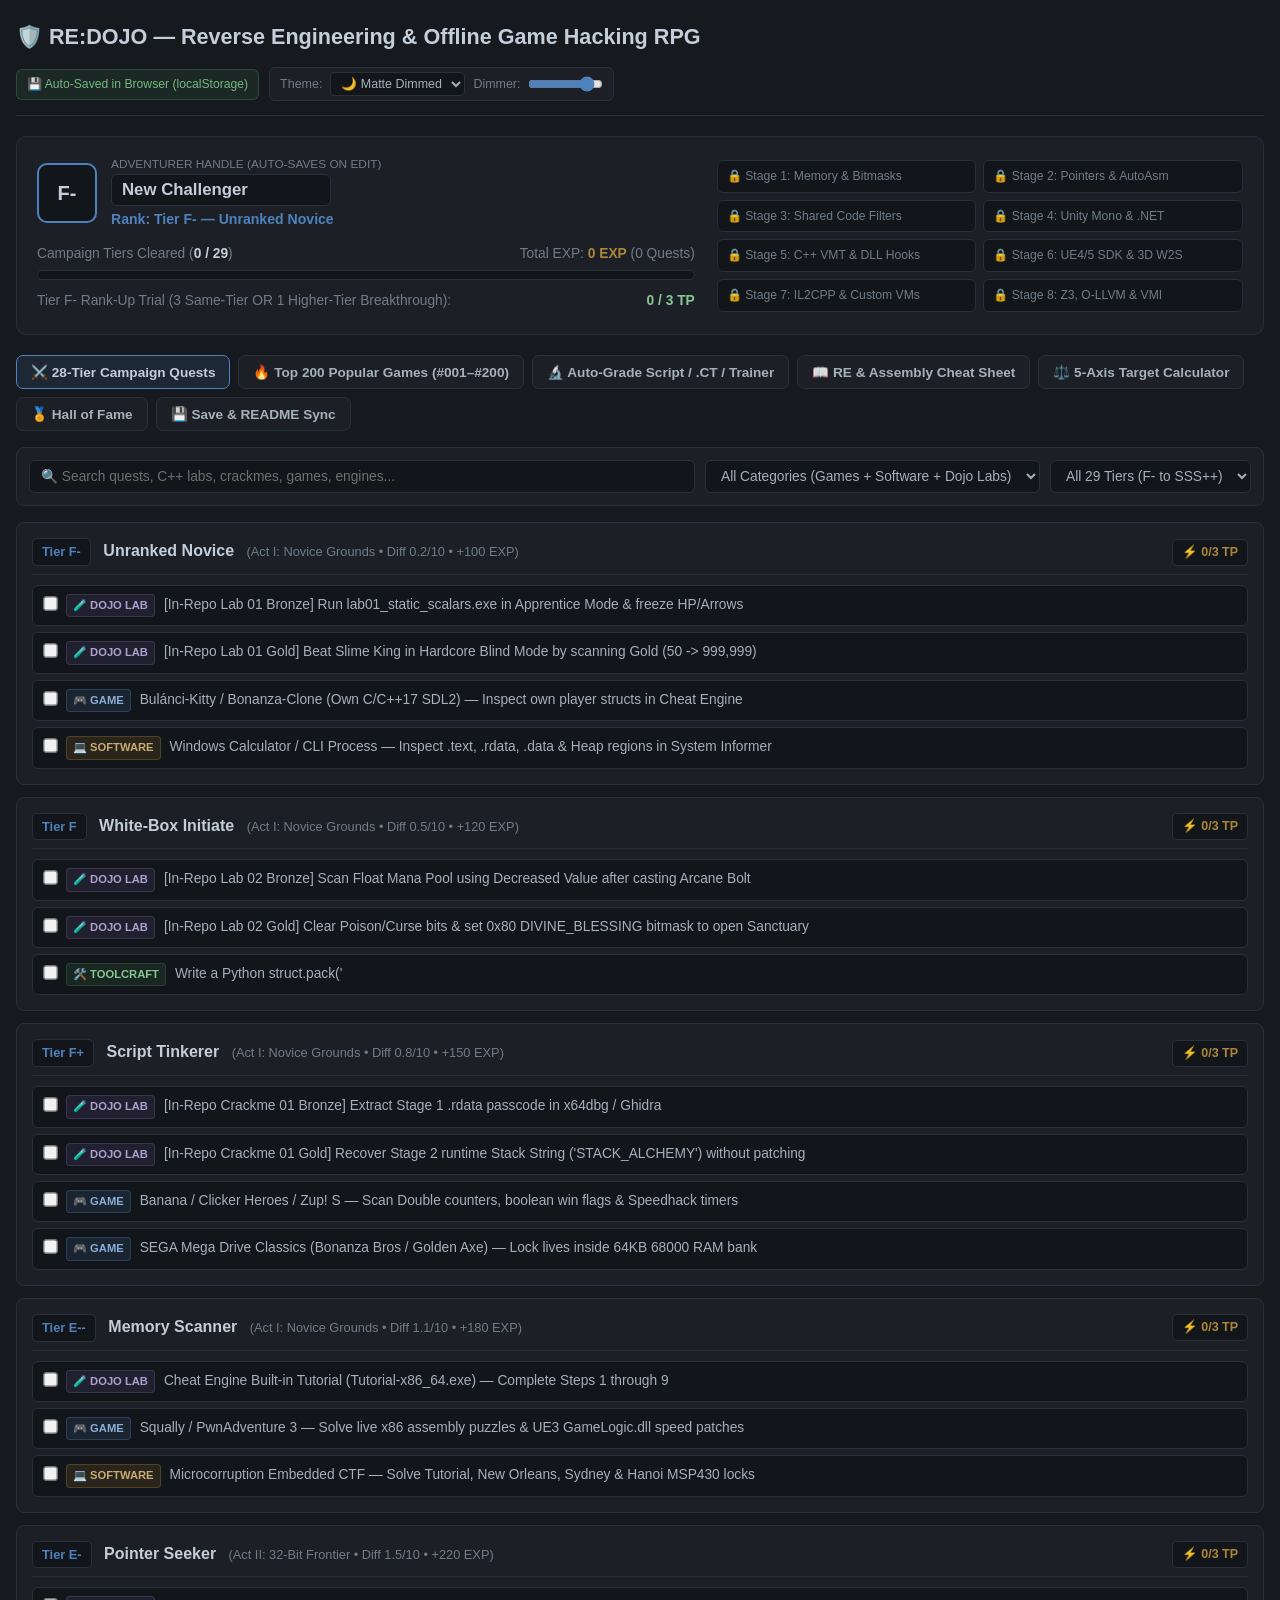
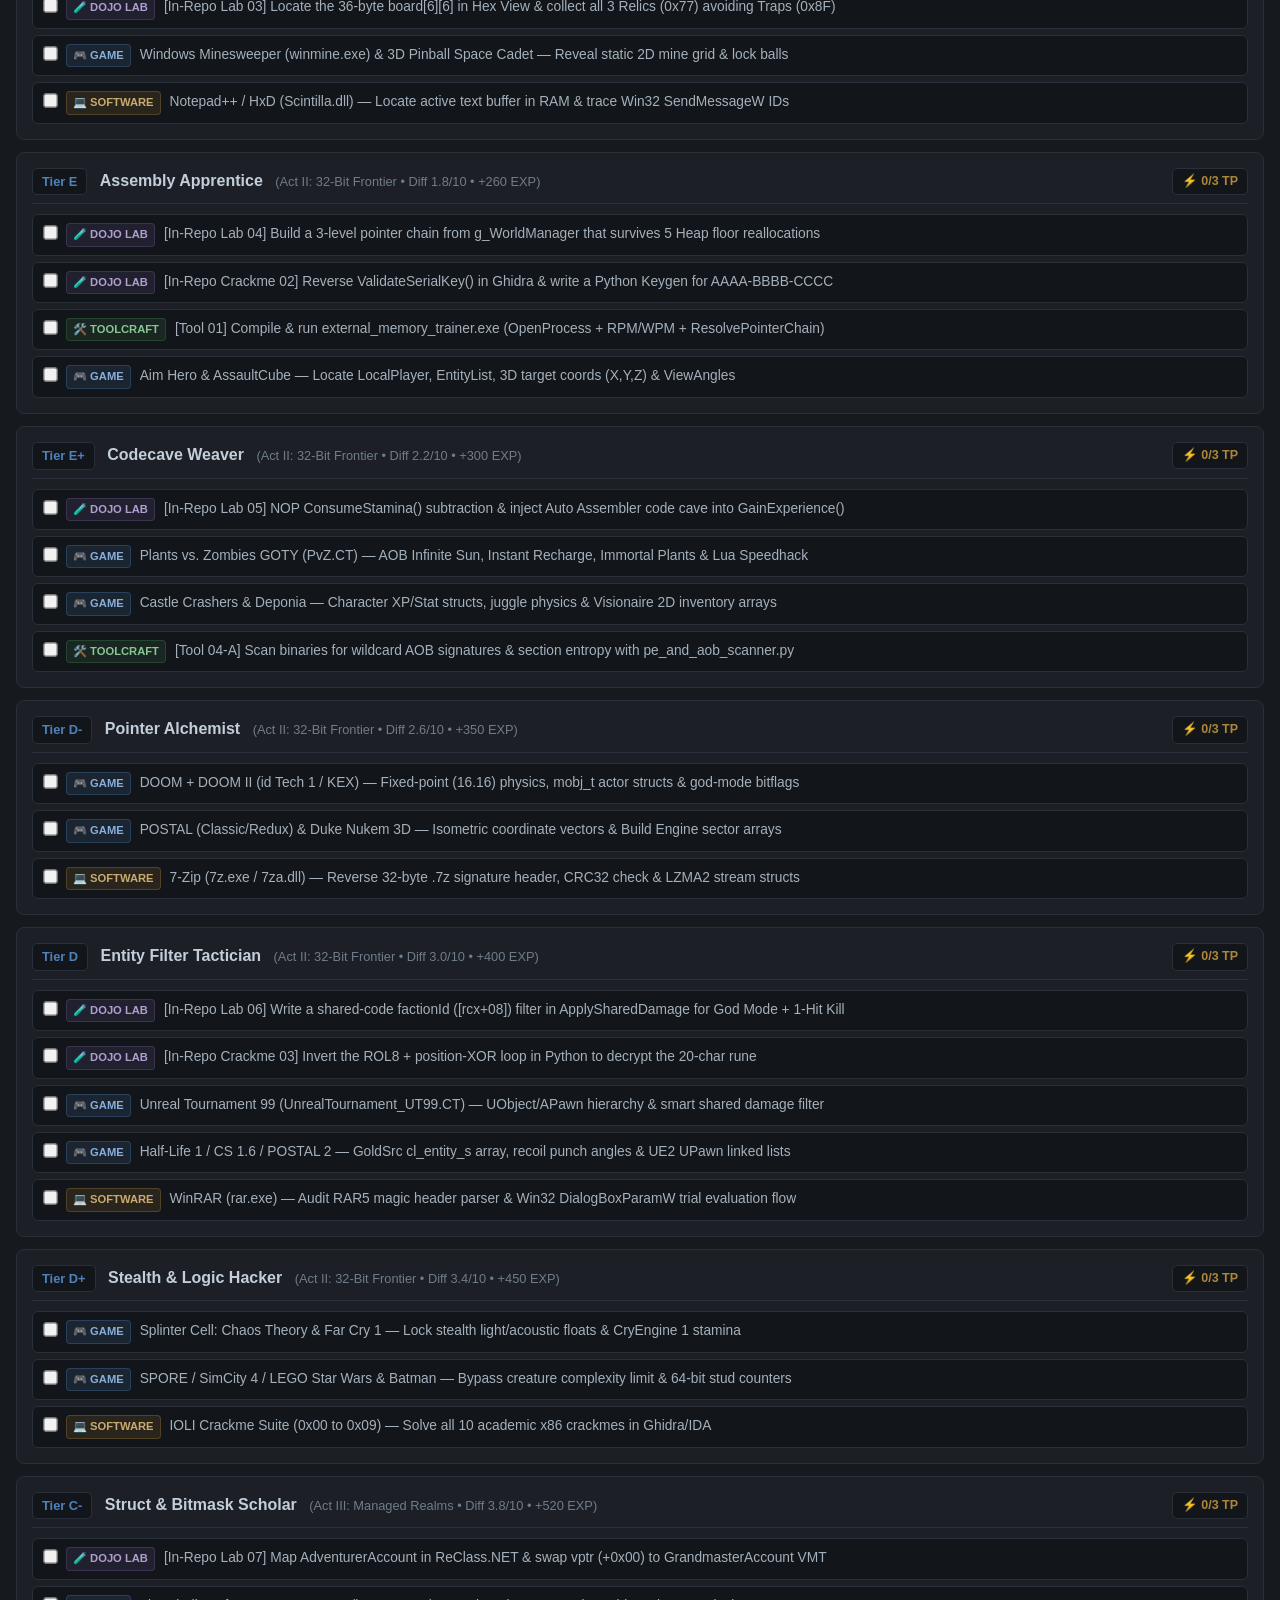
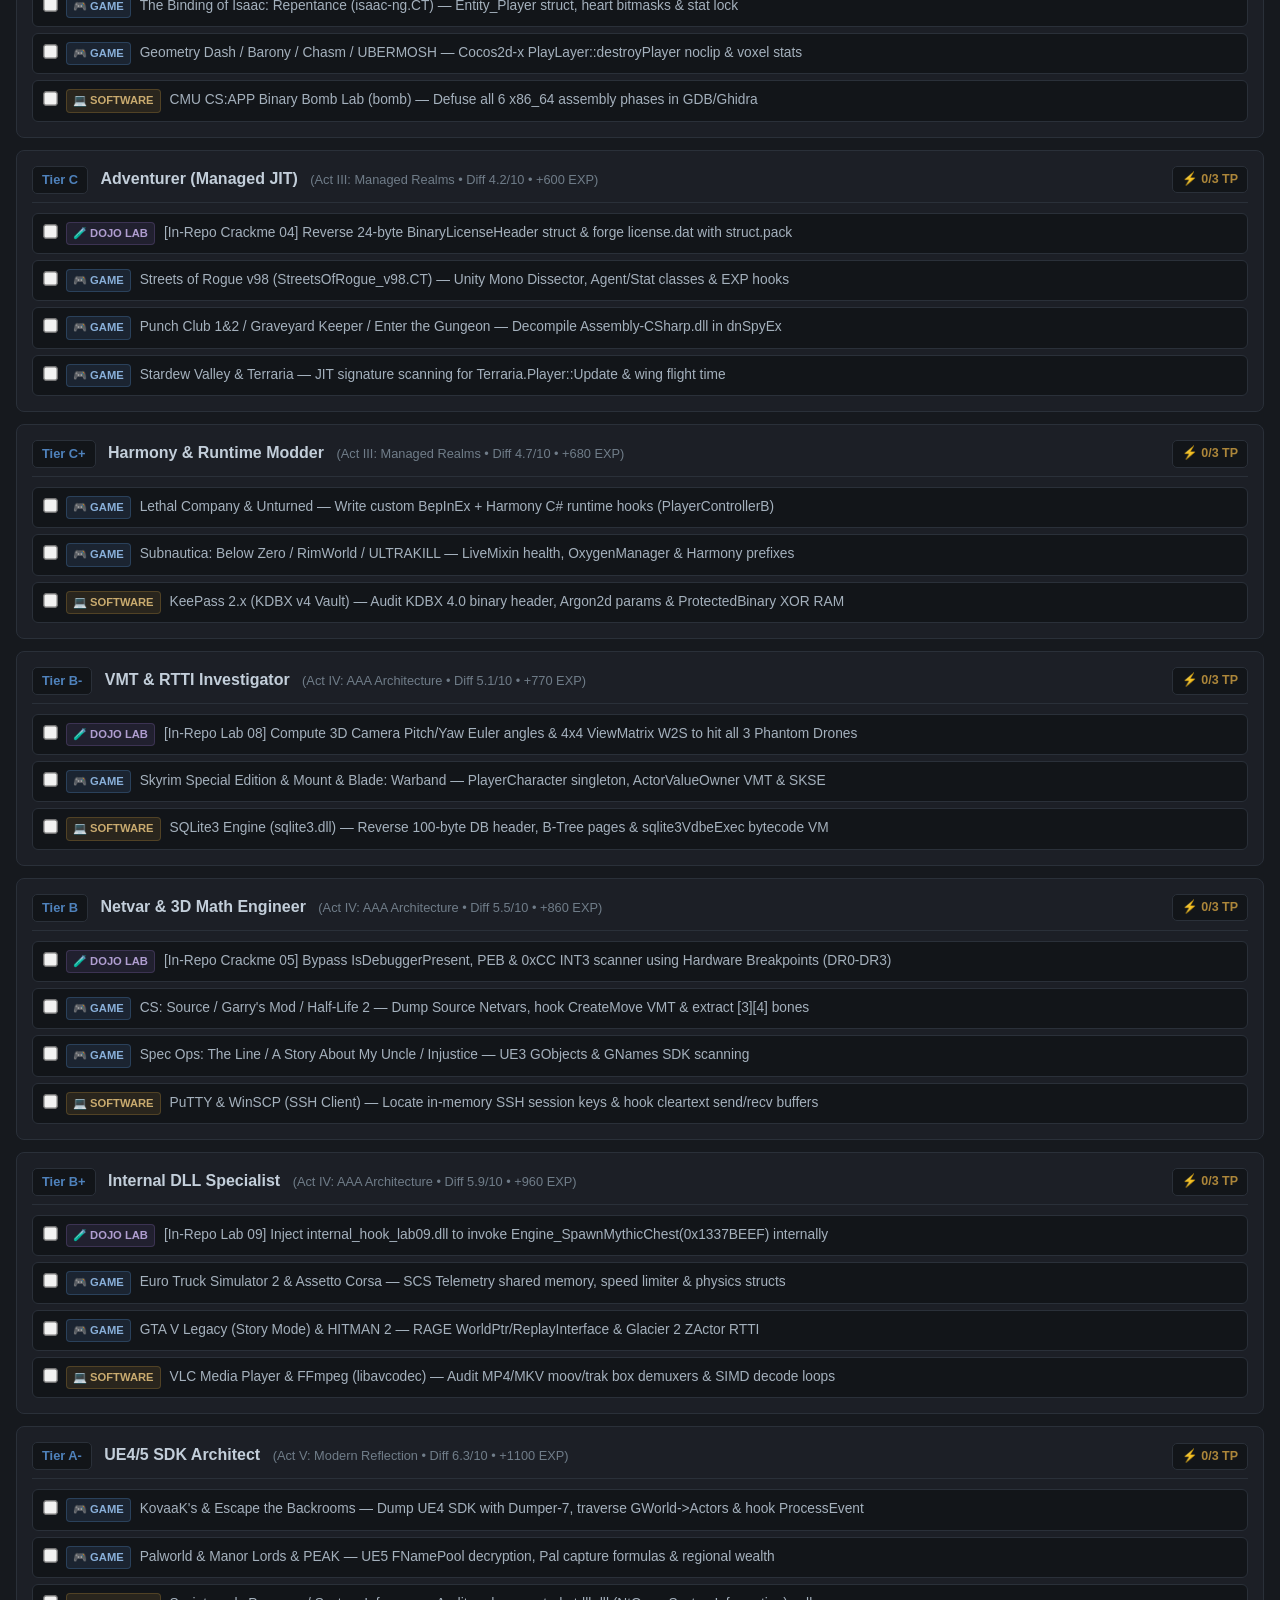
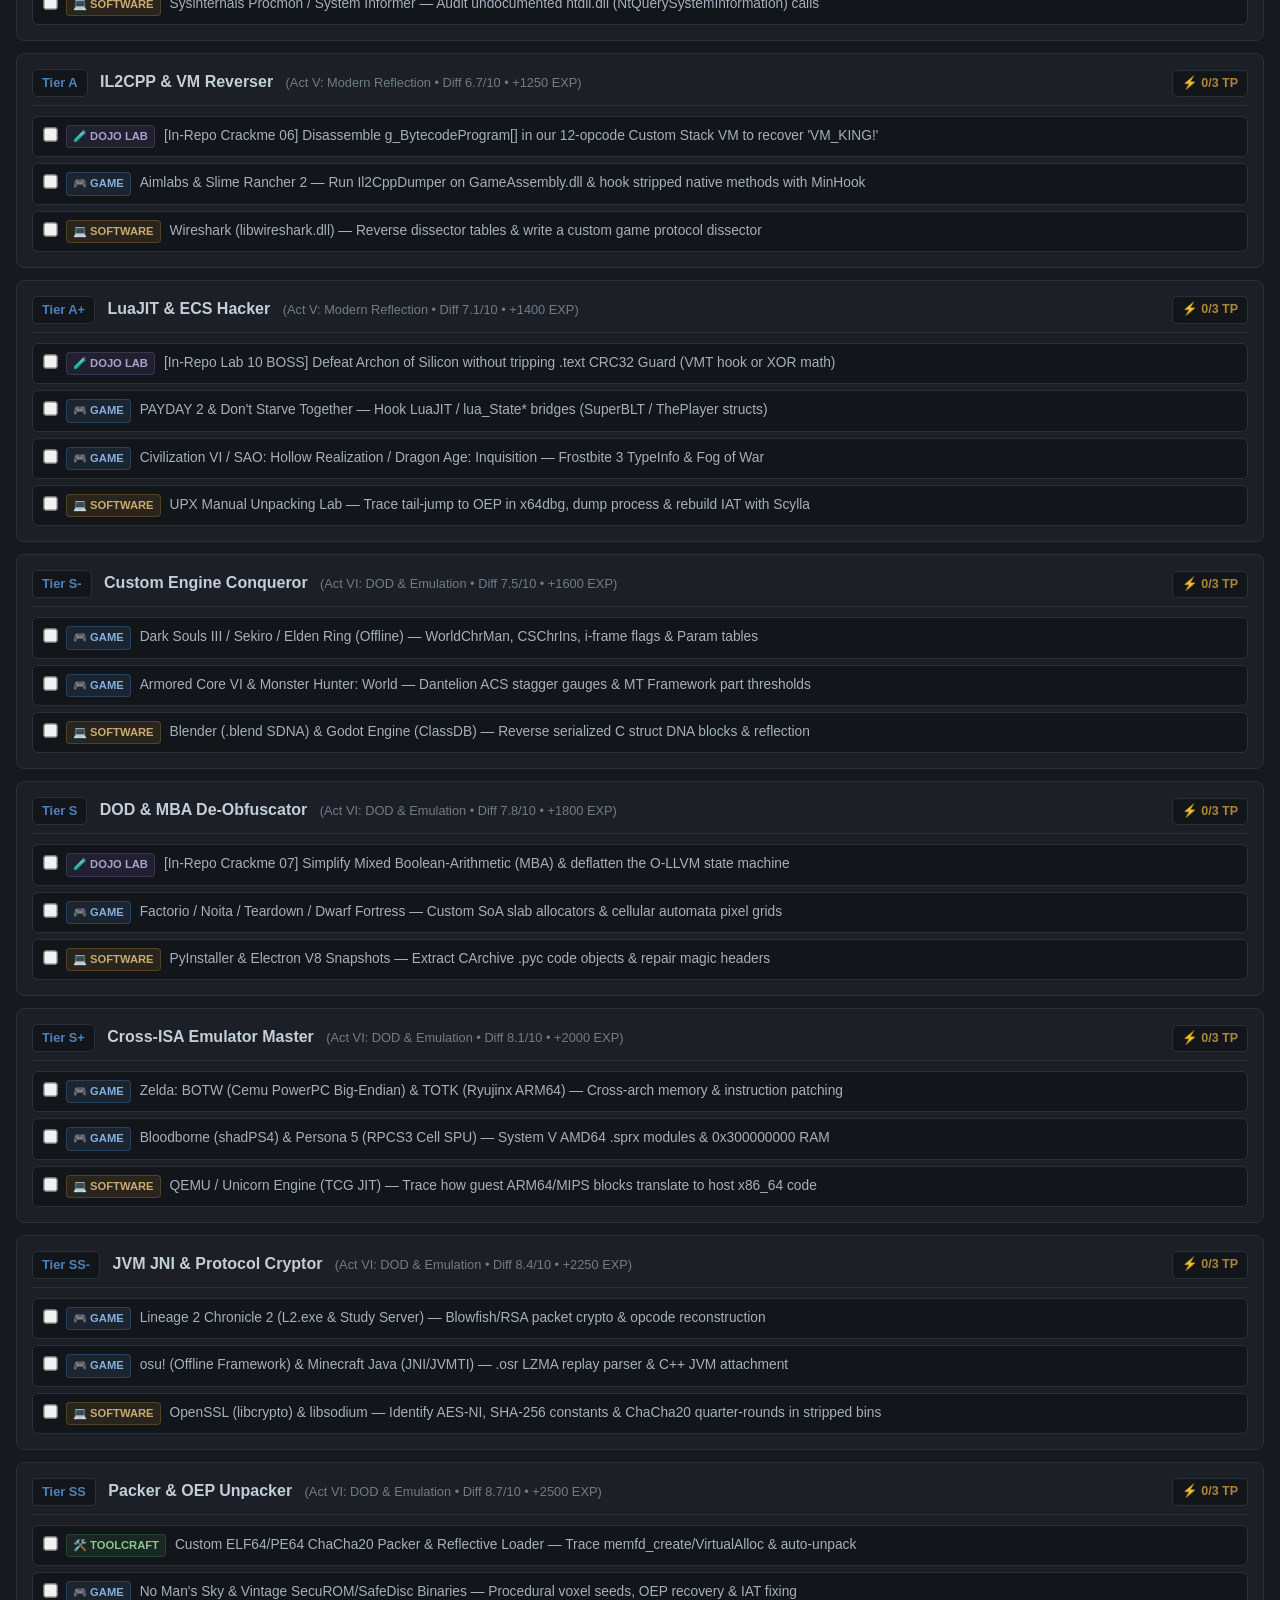
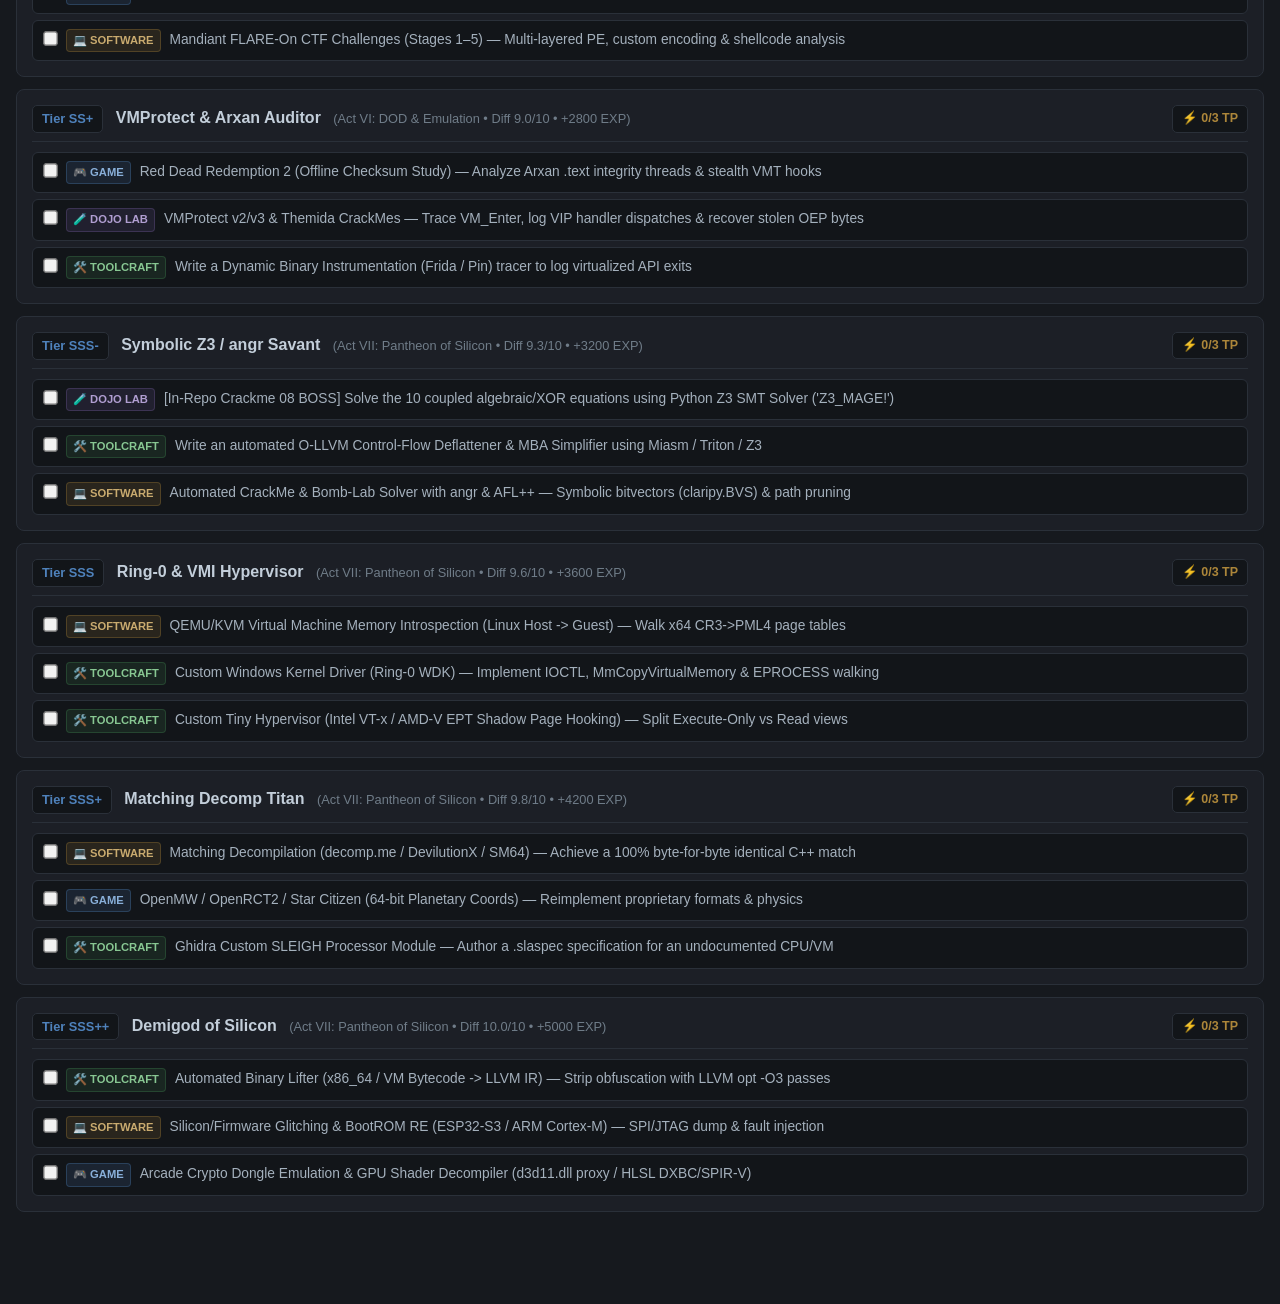
==== commit b2670f61: "chore: rename repository to re-dojo and update branding" ====
--- a/docs/index.html
+++ b/docs/index.html
@@ -3,7 +3,7 @@
 <head>
   <meta charset="UTF-8" />
   <meta name="viewport" content="width=device-width, initial-scale=1.0" />
-  <title>🛡️ Reverse Engineering & Offline Game Hacking RPG</title>
+  <title>🛡️ RE:DOJO — Reverse Engineering & Offline Game Hacking RPG</title>
   <style>
     /* Eye-Friendly Low-Glare Matte Dark Themes (No Harsh Neon Glare) */
     :root, [data-theme="dimmed"] {
@@ -233,7 +233,7 @@
 <body>
   <div class="container" id="appRoot">
     <header>
-      <h1>🛡️ Reverse Engineering & Offline Game Hacking RPG</h1>
+      <h1>🛡️ RE:DOJO &mdash; Reverse Engineering & Offline Game Hacking RPG</h1>
       <div class="header-controls">
         <span class="privacy-pill" id="saveStatusPill">💾 Auto-Saved in Browser (localStorage)</span>
         <div class="theme-ctrl">
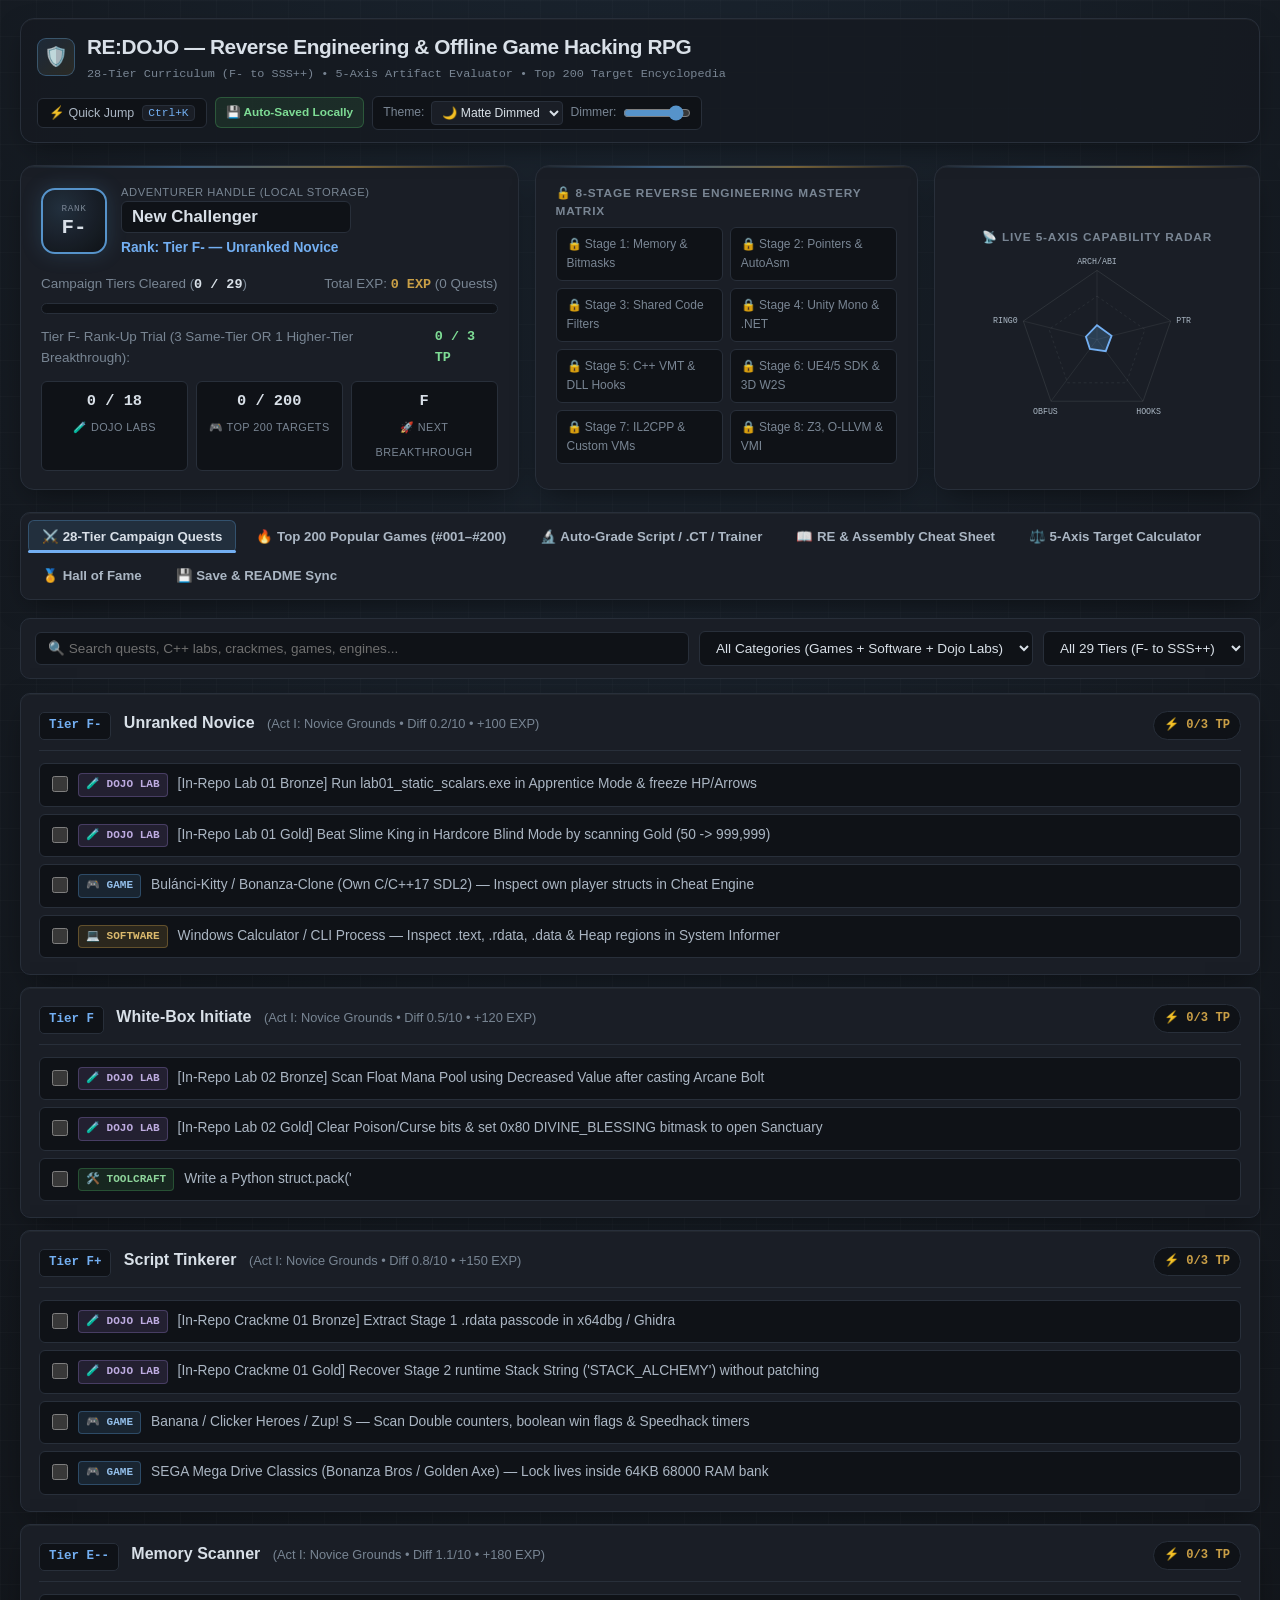
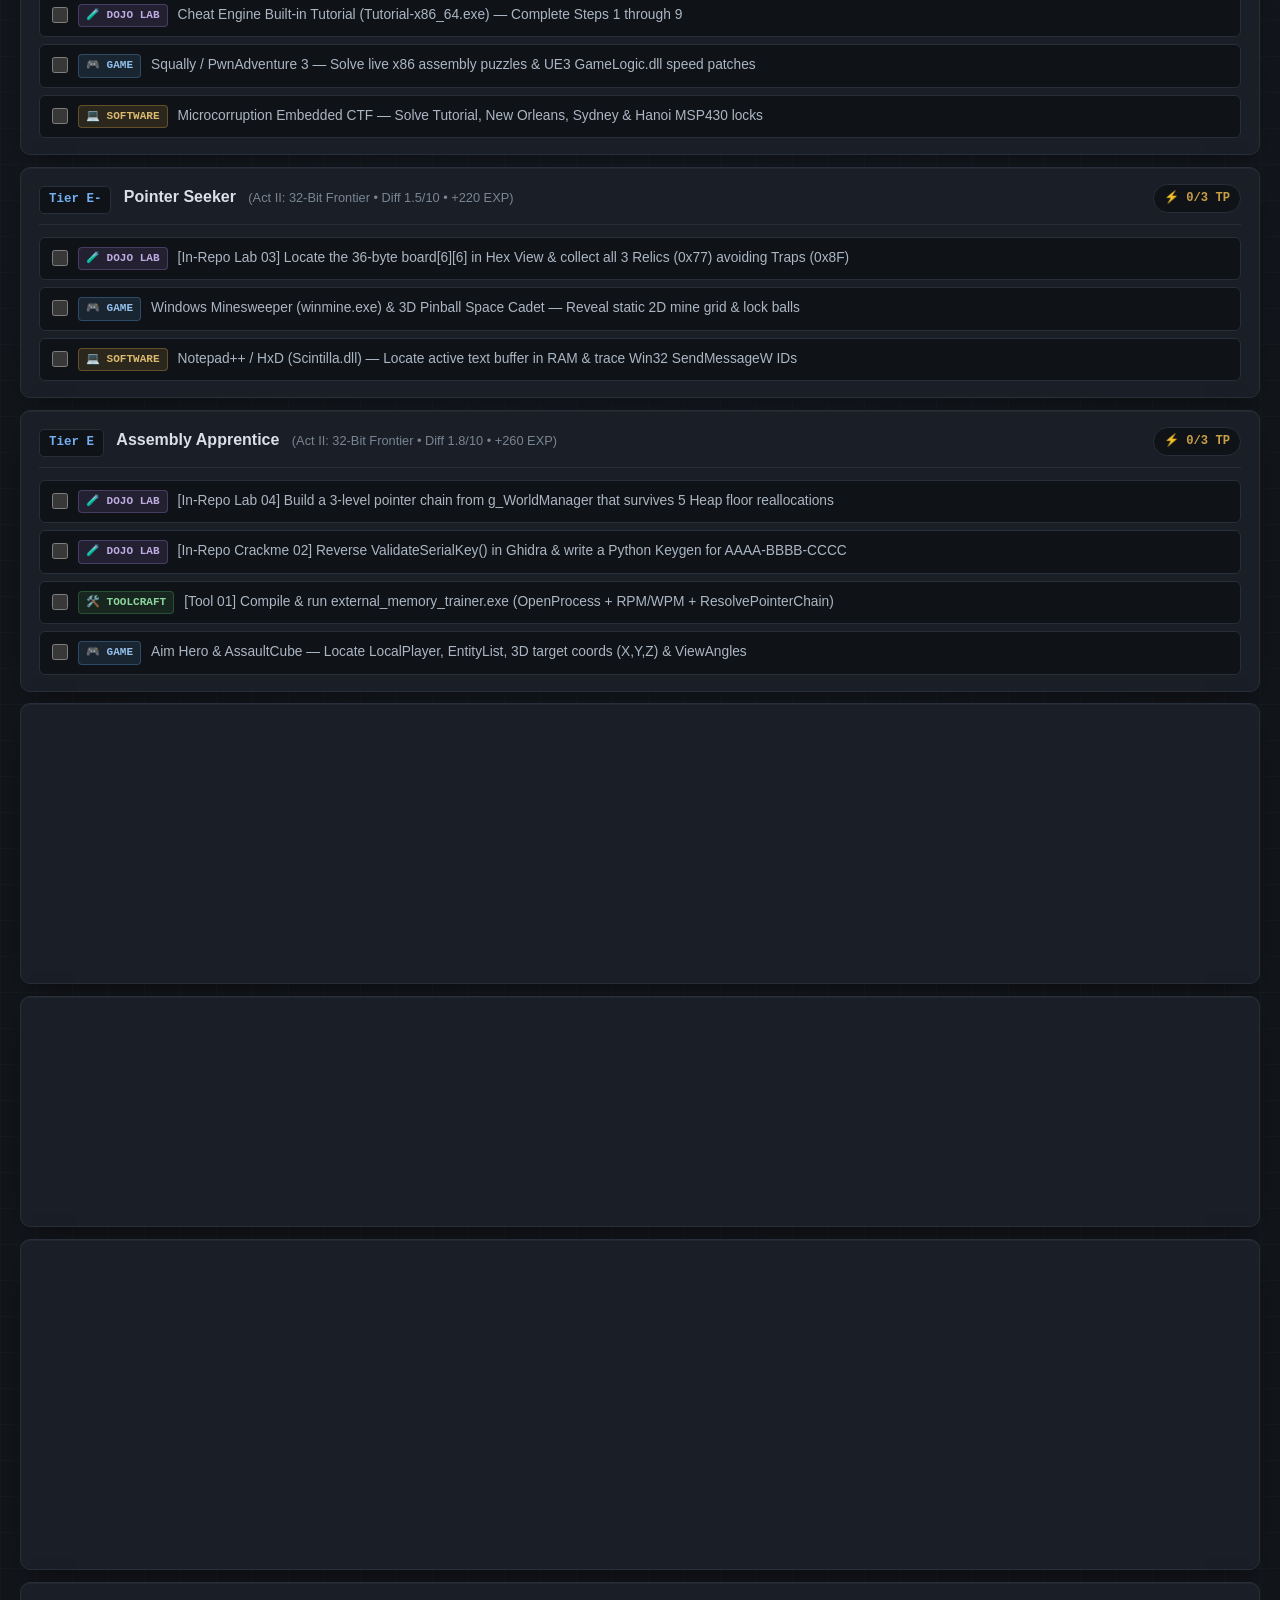
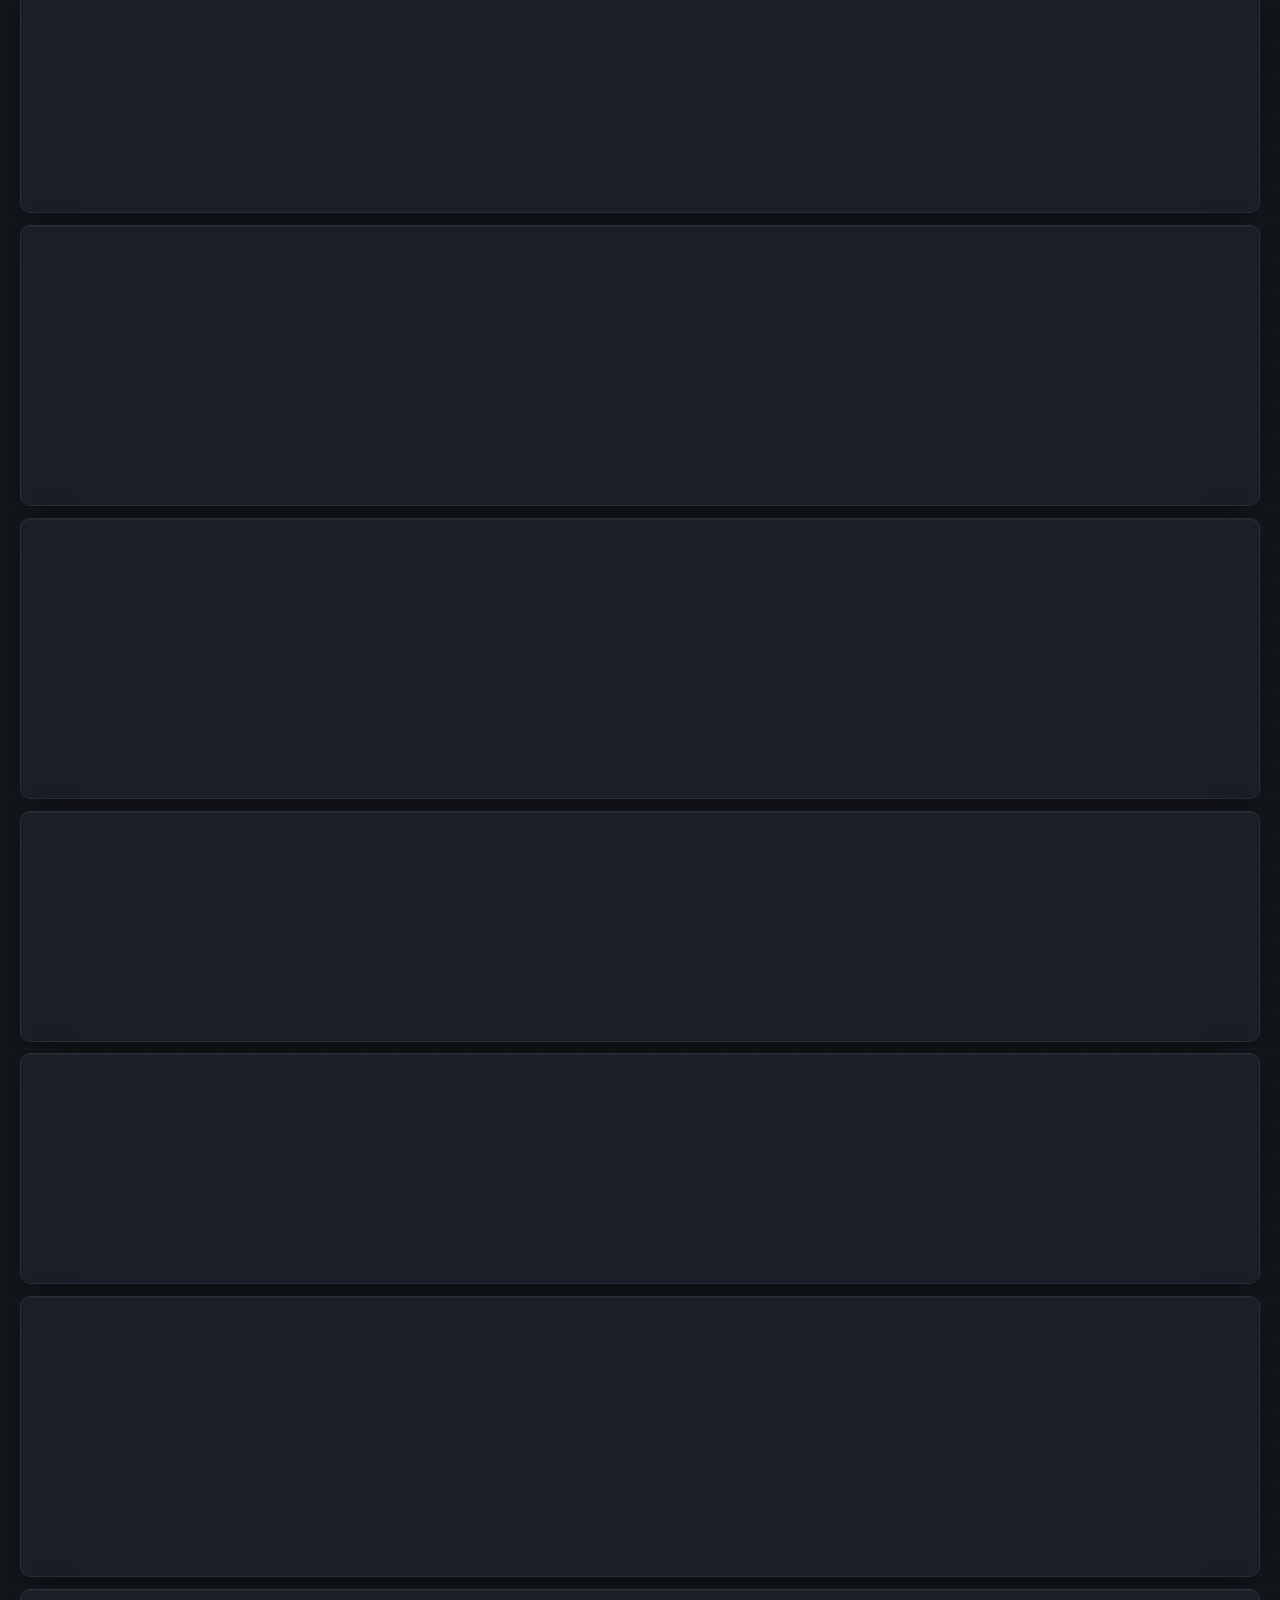
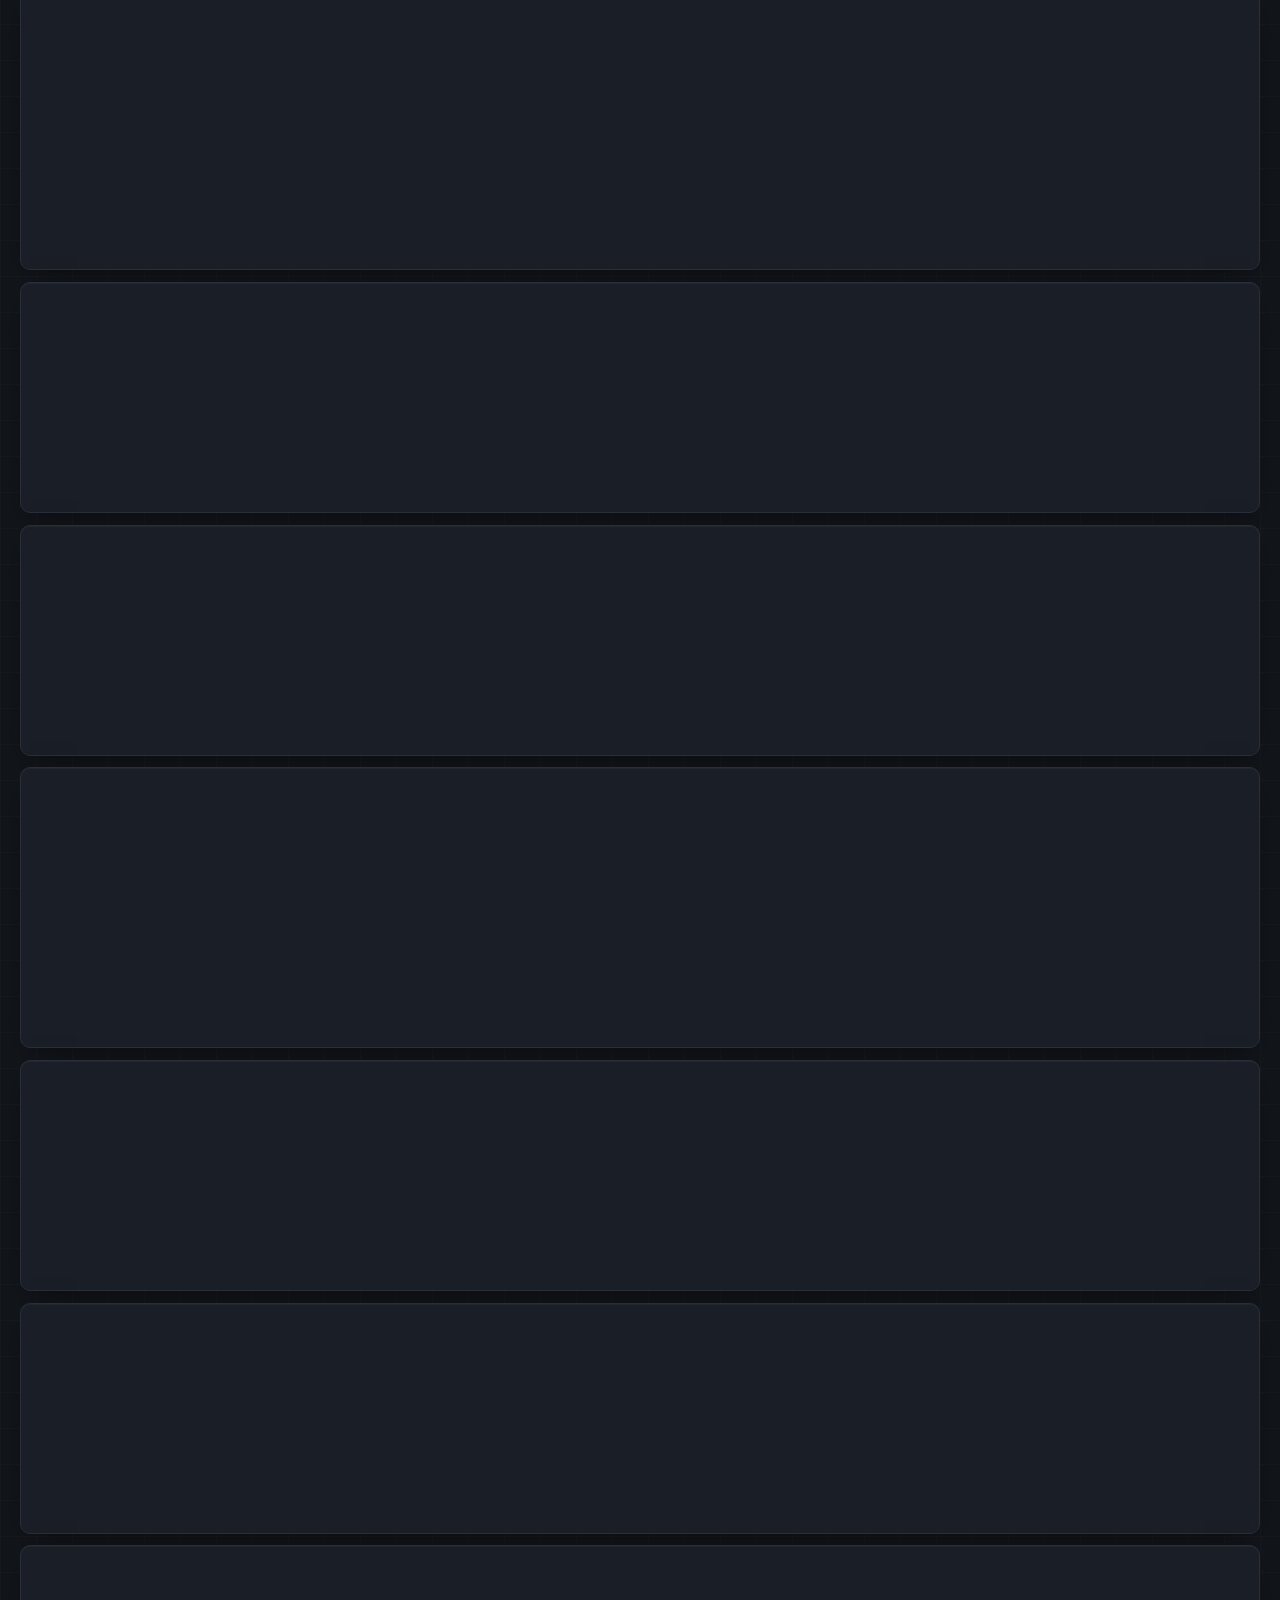
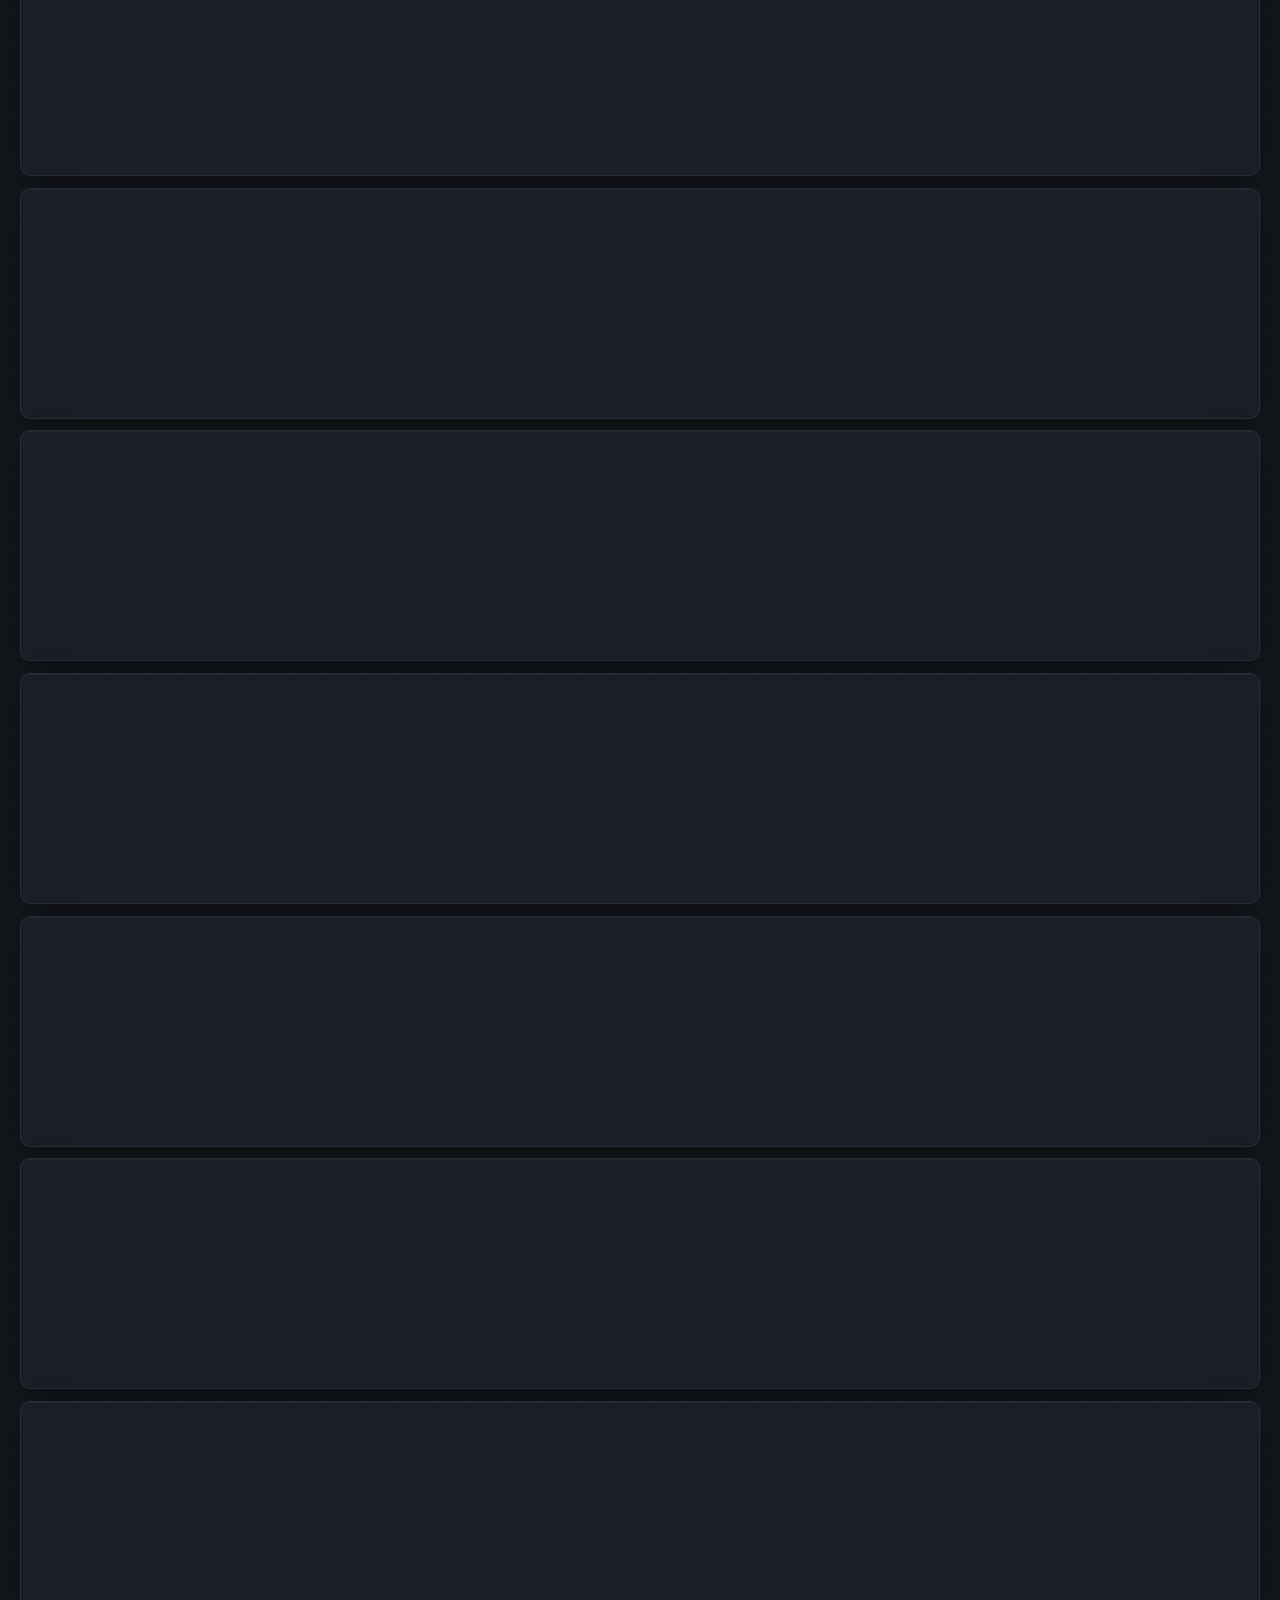
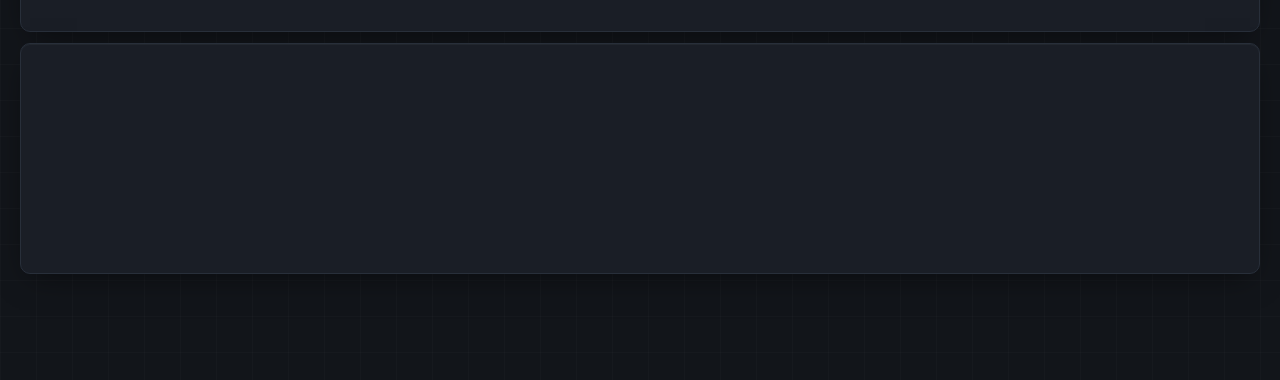
==== commit ea0e56fb: "Upgrade RE:DOJO web app with Awwwards Bento HUD, 5-Axis SVG Radar, Command Palette, View Transitions" ====
--- a/docs/index.html
+++ b/docs/index.html
@@ -3,709 +3,1178 @@
 <head>
   <meta charset="UTF-8" />
   <meta name="viewport" content="width=device-width, initial-scale=1.0" />
+  <meta name="description" content="RE:DOJO — Awwwards-Inspired Reverse Engineering, Binary Auditing & Offline Game Hacking RPG Progression Engine (F- to SSS++)" />
+  <meta name="theme-color" content="#14171c" />
   <title>🛡️ RE:DOJO — Reverse Engineering & Offline Game Hacking RPG</title>
+  <link rel="icon" href="data:image/svg+xml,<svg xmlns='http://www.w3.org/2000/svg' viewBox='0 0 100 100'><text y='.9em' font-size='90'>🛡️</text></svg>" />
   <style>
-    /* Eye-Friendly Low-Glare Matte Dark Themes (No Harsh Neon Glare) */
+    /* =========================================================================
+       1. AWWWARDS CYBER-TACTICAL DESIGN SYSTEM & OKLCH/MATTE COLOR TOKENS
+       ========================================================================= */
     :root, [data-theme="dimmed"] {
-      --bg-dark: #16191e;
-      --bg-card: #1d2128;
-      --bg-input: #13161a;
-      --bg-hover: #242932;
-      --border: #2c323c;
-      --accent: #5389c6;
-      --accent-soft: rgba(83, 137, 198, 0.14);
-      --gold: #b58d3d;
-      --green: #489456;
-      --green-soft: rgba(72, 148, 86, 0.13);
-      --purple: #7d66ad;
-      --text: #adbac7;
-      --heading: #cdd9e5;
-      --muted: #768390;
+      --bg-dark: #12151a;
+      --bg-elevated: #171b22;
+      --bg-card: #1b2028;
+      --bg-input: #101318;
+      --bg-hover: #222833;
+      --border: #2a313d;
+      --border-subtle: rgba(255, 255, 255, 0.06);
+      --border-glow: rgba(91, 155, 213, 0.42);
+      --accent: #5b9bd5;
+      --accent-bright: #79b8ff;
+      --accent-soft: rgba(91, 155, 213, 0.14);
+      --gold: #d4a74a;
+      --gold-soft: rgba(212, 167, 74, 0.14);
+      --green: #4ca960;
+      --green-bright: #85e89d;
+      --green-soft: rgba(76, 169, 96, 0.14);
+      --purple: #9378c9;
+      --text: #b4c0ce;
+      --heading: #e4ecf4;
+      --muted: #7f8c9b;
+      --shadow-card: 0 10px 30px -10px rgba(0, 0, 0, 0.55), 0 1px 0 0 rgba(255, 255, 255, 0.04) inset;
+      --radius-lg: 14px;
+      --radius-md: 10px;
+      --radius-sm: 6px;
+      --font-sans: 'Inter', -apple-system, BlinkMacSystemFont, 'Segoe UI', Roboto, sans-serif;
+      --font-mono: 'JetBrains Mono', 'Cascadia Code', 'Fira Code', 'Consolas', monospace;
     }
     [data-theme="carbon"] {
-      --bg-dark: #0e1013;
-      --bg-card: #15181c;
-      --bg-input: #0b0c0e;
-      --bg-hover: #1b1f24;
-      --border: #252930;
-      --accent: #497db8;
-      --accent-soft: rgba(73, 125, 184, 0.14);
-      --gold: #a68034;
-      --green: #3f854d;
-      --green-soft: rgba(63, 133, 77, 0.12);
-      --purple: #6f599c;
-      --text: #9ca8b4;
-      --heading: #bfc9d4;
-      --muted: #68737e;
+      --bg-dark: #090b0e;
+      --bg-elevated: #0f1217;
+      --bg-card: #13171d;
+      --bg-input: #07090b;
+      --bg-hover: #1a2028;
+      --border: #222832;
+      --border-subtle: rgba(255, 255, 255, 0.05);
+      --border-glow: rgba(88, 166, 255, 0.45);
+      --accent: #4c8fd1;
+      --accent-bright: #79c0ff;
+      --accent-soft: rgba(76, 143, 209, 0.14);
+      --gold: #c69739;
+      --gold-soft: rgba(198, 151, 57, 0.14);
+      --green: #429954;
+      --green-bright: #7ee787;
+      --green-soft: rgba(66, 153, 84, 0.13);
+      --purple: #8468ba;
+      --text: #a5b2c0;
+      --heading: #dbe4ee;
+      --muted: #727f8e;
+      --shadow-card: 0 12px 34px -10px rgba(0, 0, 0, 0.78), 0 1px 0 0 rgba(255, 255, 255, 0.04) inset;
     }
     [data-theme="sepia"] {
-      --bg-dark: #191714;
-      --bg-card: #221f1b;
-      --bg-input: #141210;
-      --bg-hover: #2a2621;
-      --border: #36312a;
-      --accent: #688ea8;
-      --accent-soft: rgba(104, 142, 168, 0.15);
-      --gold: #b88c42;
-      --green: #588f5a;
-      --green-soft: rgba(88, 143, 90, 0.13);
-      --purple: #876c99;
-      --text: #b8b0a4;
-      --heading: #d4ccc0;
-      --muted: #857d72;
-    }
-    * { box-sizing: border-box; margin: 0; padding: 0; }
+      --bg-dark: #171512;
+      --bg-elevated: #1e1b17;
+      --bg-card: #221f1a;
+      --bg-input: #12100e;
+      --bg-hover: #2b2721;
+      --border: #363028;
+      --border-subtle: rgba(255, 245, 230, 0.05);
+      --border-glow: rgba(114, 156, 184, 0.4);
+      --accent: #729cb8;
+      --accent-bright: #97bed8;
+      --accent-soft: rgba(114, 156, 184, 0.15);
+      --gold: #c79848;
+      --gold-soft: rgba(199, 152, 72, 0.15);
+      --green: #619c64;
+      --green-bright: #94d297;
+      --green-soft: rgba(97, 156, 100, 0.14);
+      --purple: #9679a8;
+      --text: #bfb6a9;
+      --heading: #e2d9cc;
+      --muted: #8c8377;
+      --shadow-card: 0 10px 30px -10px rgba(0, 0, 0, 0.6), 0 1px 0 0 rgba(255, 245, 230, 0.04) inset;
+    }
+
+    *, *::before, *::after { box-sizing: border-box; margin: 0; padding: 0; }
+    html { scroll-behavior: smooth; color-scheme: dark; }
+
     body {
-      font-family: -apple-system, BlinkMacSystemFont, 'Segoe UI', Roboto, sans-serif;
+      font-family: var(--font-sans);
       background-color: var(--bg-dark);
+      background-image:
+        radial-gradient(ellipse 80% 50% at 50% -15%, var(--accent-soft), transparent),
+        linear-gradient(to right, rgba(255, 255, 255, 0.015) 1px, transparent 1px),
+        linear-gradient(to bottom, rgba(255, 255, 255, 0.015) 1px, transparent 1px);
+      background-size: 100% 100%, 36px 36px, 36px 36px;
       color: var(--text);
       min-height: 100vh;
-      line-height: 1.55;
-      padding-bottom: 60px;
+      line-height: 1.58;
+      padding-bottom: 80px;
       transition: background-color 0.2s, color 0.2s;
     }
-    .container { max-width: 1280px; margin: 0 auto; padding: 20px 16px; }
-    header {
+
+    /* Skip link & WCAG 2.2 AA Focus States */
+    .skip-link {
+      position: absolute; top: -100px; left: 16px; z-index: 9999;
+      background: var(--accent); color: #fff; padding: 8px 14px; border-radius: var(--radius-sm);
+      font-weight: 700; text-decoration: none;
+    }
+    .skip-link:focus { top: 12px; }
+    :focus-visible {
+      outline: 2px solid var(--accent-bright);
+      outline-offset: 2px;
+    }
+
+    .container { max-width: 1320px; margin: 0 auto; padding: 18px 20px; }
+
+    /* =========================================================================
+       2. STICKY CYBER-HUD TOPBAR & COMMAND PALETTE TRIGGER
+       ========================================================================= */
+    header.hud-bar {
+      position: sticky; top: 0; z-index: 50;
       display: flex; flex-wrap: wrap; justify-content: space-between; align-items: center;
-      gap: 14px; margin-bottom: 20px; padding-bottom: 14px; border-bottom: 1px solid var(--border);
-    }
-    header h1 { font-size: 1.35rem; color: var(--heading); font-weight: 700; display: flex; align-items: center; gap: 8px; }
-    .header-controls { display: flex; align-items: center; gap: 10px; flex-wrap: wrap; }
+      gap: 12px; margin-bottom: 22px; padding: 12px 16px;
+      background: color-mix(in srgb, var(--bg-elevated) 86%, transparent);
+      backdrop-filter: blur(14px);
+      -webkit-backdrop-filter: blur(14px);
+      border: 1px solid var(--border);
+      border-radius: var(--radius-lg);
+      box-shadow: var(--shadow-card);
+    }
+    .brand-cluster { display: flex; align-items: center; gap: 12px; flex-wrap: wrap; }
+    .brand-emblem {
+      width: 38px; height: 38px; border-radius: 9px;
+      background: linear-gradient(135deg, var(--accent-soft), rgba(212, 167, 74, 0.12));
+      border: 1px solid var(--border-glow);
+      display: flex; align-items: center; justify-content: center;
+      font-size: 1.2rem;
+    }
+    header h1 {
+      font-size: clamp(1.05rem, 1.8vw, 1.3rem);
+      color: var(--heading);
+      font-weight: 800;
+      letter-spacing: -0.02em;
+    }
+    .brand-sub {
+      font-size: 0.74rem; color: var(--muted); font-family: var(--font-mono);
+      display: block; margin-top: 1px;
+    }
+    .header-controls { display: flex; align-items: center; gap: 8px; flex-wrap: wrap; }
+    .cmd-trigger {
+      display: inline-flex; align-items: center; gap: 8px;
+      background: var(--bg-input); color: var(--text);
+      border: 1px solid var(--border); padding: 6px 11px; border-radius: var(--radius-sm);
+      font-size: 0.78rem; cursor: pointer; font-family: inherit;
+      transition: border-color 0.15s, background 0.15s;
+    }
+    .cmd-trigger:hover { border-color: var(--accent); background: var(--bg-hover); color: var(--heading); }
+    .cmd-trigger kbd {
+      font-family: var(--font-mono); font-size: 0.7rem; padding: 1px 5px;
+      background: var(--bg-card); border: 1px solid var(--border); border-radius: 4px; color: var(--accent-bright);
+    }
     .privacy-pill {
-      font-size: 0.76rem; background: var(--green-soft); color: #7bc287;
-      border: 1px solid rgba(72, 148, 86, 0.35); padding: 5px 10px; border-radius: 6px;
+      font-size: 0.74rem; background: var(--green-soft); color: var(--green-bright);
+      border: 1px solid rgba(76, 169, 96, 0.38); padding: 5px 10px; border-radius: var(--radius-sm);
+      font-weight: 600;
     }
     .theme-ctrl {
-      display: flex; align-items: center; gap: 8px; background: var(--bg-card);
-      border: 1px solid var(--border); padding: 4px 10px; border-radius: 6px; font-size: 0.78rem; color: var(--muted);
+      display: flex; align-items: center; gap: 7px; background: var(--bg-input);
+      border: 1px solid var(--border); padding: 4px 10px; border-radius: var(--radius-sm);
+      font-size: 0.76rem; color: var(--muted);
     }
     .theme-ctrl select {
-      background: var(--bg-input); color: var(--text); border: 1px solid var(--border);
-      padding: 3px 6px; border-radius: 4px; font-size: 0.78rem;
-    }
-    .theme-ctrl input[type="range"] { width: 75px; accent-color: var(--accent); cursor: pointer; }
-
-    /* RPG Character Sheet — Matte Low-Glare Card */
-    .char-sheet {
+      background: var(--bg-card); color: var(--heading); border: 1px solid var(--border);
+      padding: 3px 6px; border-radius: 4px; font-size: 0.76rem; cursor: pointer;
+    }
+    .theme-ctrl input[type="range"] { width: 68px; accent-color: var(--accent); cursor: pointer; }
+
+    /* =========================================================================
+       3. BENTO TELEMETRY CHARACTER SHEET & 8-AXIS RADAR HUD
+       ========================================================================= */
+    .bento-hero {
+      display: grid;
+      grid-template-columns: 1.3fr 1fr 0.85fr;
+      gap: 16px;
+      margin-bottom: 22px;
+    }
+    @media (max-width: 1080px) { .bento-hero { grid-template-columns: 1fr 1fr; } }
+    @media (max-width: 740px) { .bento-hero { grid-template-columns: 1fr; } }
+
+    .bento-card {
       background: var(--bg-card);
       border: 1px solid var(--border);
-      border-radius: 10px; padding: 18px 20px; margin-bottom: 20px;
-      display: grid; grid-template-columns: 1.25fr 1fr; gap: 22px;
-    }
-    @media (max-width: 860px) { .char-sheet { grid-template-columns: 1fr; } }
-    .char-header { display: flex; align-items: center; gap: 14px; margin-bottom: 12px; flex-wrap: wrap; }
+      border-radius: var(--radius-lg);
+      padding: 18px 20px;
+      box-shadow: var(--shadow-card);
+      position: relative;
+      overflow: hidden;
+    }
+    .bento-card::after {
+      content: "";
+      position: absolute; top: 0; left: 0; right: 0; height: 2px;
+      background: linear-gradient(90deg, transparent, var(--accent), var(--gold), transparent);
+      opacity: 0.55;
+    }
+    .char-header { display: flex; align-items: center; gap: 14px; margin-bottom: 14px; flex-wrap: wrap; }
     .rank-orb {
-      width: 60px; height: 60px; border-radius: 10px;
-      background: var(--bg-input);
+      width: 66px; height: 66px; border-radius: 14px;
+      background: radial-gradient(circle at 30% 30%, var(--accent-soft), var(--bg-input));
       border: 2px solid var(--accent);
-      display: flex; align-items: center; justify-content: center;
-      font-size: 1.25rem; font-weight: 800; color: var(--heading);
-    }
+      box-shadow: 0 0 20px rgba(91, 155, 213, 0.22);
+      display: flex; flex-direction: column; align-items: center; justify-content: center;
+      font-family: var(--font-mono);
+    }
+    .rank-orb-label { font-size: 0.58rem; color: var(--muted); text-transform: uppercase; letter-spacing: 0.08em; }
+    .rank-orb-code { font-size: 1.3rem; font-weight: 800; color: var(--heading); line-height: 1.1; }
     .name-input {
       background: var(--bg-input); border: 1px solid var(--border); color: var(--heading);
-      font-size: 1.05rem; font-weight: 700; padding: 5px 10px; border-radius: 6px; width: 220px;
-    }
-    .stat-row { display: flex; justify-content: space-between; font-size: 0.86rem; margin: 5px 0; color: var(--muted); }
-    .stat-row strong { color: var(--heading); }
+      font-size: 1.05rem; font-weight: 700; padding: 5px 10px; border-radius: var(--radius-sm);
+      width: 230px; transition: border-color 0.15s;
+    }
+    .name-input:focus { border-color: var(--accent); }
+    .stat-row { display: flex; justify-content: space-between; font-size: 0.84rem; margin: 5px 0; color: var(--muted); }
+    .stat-row strong { color: var(--heading); font-family: var(--font-mono); }
     .progress-track {
-      width: 100%; height: 10px; background: var(--bg-input); border-radius: 6px;
-      overflow: hidden; border: 1px solid var(--border); margin: 6px 0 10px;
+      width: 100%; height: 11px; background: var(--bg-input); border-radius: 999px;
+      overflow: hidden; border: 1px solid var(--border); margin: 8px 0 12px;
     }
     .progress-fill {
-      height: 100%; background: var(--accent);
-      width: 0%; transition: width 0.3s ease;
-    }
+      height: 100%;
+      background: linear-gradient(90deg, var(--accent), var(--green));
+      width: 0%;
+      transition: width 0.35s cubic-bezier(0.22, 1, 0.36, 1);
+    }
+    .telemetry-pills {
+      display: grid; grid-template-columns: repeat(3, 1fr); gap: 8px; margin-top: 12px;
+    }
+    .tele-pill {
+      background: var(--bg-input); border: 1px solid var(--border); border-radius: var(--radius-sm);
+      padding: 7px 9px; text-align: center;
+    }
+    .tele-pill .val { font-family: var(--font-mono); font-size: 0.96rem; font-weight: 800; color: var(--heading); display: block; }
+    .tele-pill .lbl { font-size: 0.68rem; color: var(--muted); text-transform: uppercase; letter-spacing: 0.04em; }
+
     .skill-grid {
-      display: grid; grid-template-columns: 1fr 1fr; gap: 7px; align-content: center;
+      display: grid; grid-template-columns: 1fr 1fr; gap: 7px; align-content: start;
     }
     .skill-chip {
-      font-size: 0.76rem; padding: 6px 9px; border-radius: 6px;
+      font-size: 0.75rem; padding: 7px 10px; border-radius: var(--radius-sm);
       background: var(--bg-input); border: 1px solid var(--border); color: var(--muted);
+      display: flex; align-items: center; gap: 6px; transition: transform 0.15s, border-color 0.15s;
     }
     .skill-chip.unlocked {
-      border-color: rgba(72, 148, 86, 0.5); color: #8fd19a; background: var(--green-soft);
-    }
-
-    /* Navigation Tabs */
-    .tabs { display: flex; gap: 8px; flex-wrap: wrap; margin-bottom: 16px; }
+      border-color: rgba(76, 169, 96, 0.5); color: var(--green-bright); background: var(--green-soft);
+      font-weight: 600;
+    }
+    .radar-wrap {
+      display: flex; flex-direction: column; align-items: center; justify-content: center; height: 100%;
+    }
+    .radar-title {
+      font-size: 0.74rem; text-transform: uppercase; letter-spacing: 0.07em;
+      color: var(--muted); margin-bottom: 6px; font-weight: 700;
+    }
+
+    /* =========================================================================
+       4. CSS ANCHOR POSITIONING TABS + SAME-DOCUMENT VIEW TRANSITIONS
+          (Modern Web Guidance: anchor-positioning-tab-underline & same-document-transitions)
+       ========================================================================= */
+    nav.tabs-nav { margin-bottom: 18px; }
+    ul.tabs-list {
+      list-style: none;
+      display: flex;
+      gap: 6px;
+      flex-wrap: wrap;
+      position: relative;
+      background: var(--bg-card);
+      padding: 7px;
+      border-radius: var(--radius-md);
+      border: 1px solid var(--border);
+      box-shadow: var(--shadow-card);
+    }
+    ul.tabs-list::before {
+      content: '';
+      position: absolute;
+      position-anchor: --active-tab;
+      inset-block-start: calc(anchor(bottom) - 3px);
+      inset-inline-start: anchor(left);
+      inset-inline-end: anchor(right);
+      block-size: 3px;
+      background-color: var(--accent-bright);
+      border-radius: 99px;
+      z-index: 2;
+      pointer-events: none;
+    }
+    @media (prefers-reduced-motion: no-preference) {
+      ul.tabs-list::before {
+        transition: inset .2s cubic-bezier(0.22, 1, 0.36, 1);
+      }
+    }
     .tab-btn {
-      background: var(--bg-card); color: var(--text); border: 1px solid var(--border);
-      padding: 8px 14px; border-radius: 7px; cursor: pointer; font-weight: 600; font-size: 0.85rem;
-      transition: background 0.15s, border-color 0.15s;
-    }
-    .tab-btn:hover { background: var(--bg-hover); }
-    .tab-btn.active {
-      background: var(--accent-soft); color: var(--heading); border-color: var(--accent);
-    }
-    .tab-panel { display: none; }
+      background: transparent; color: var(--text); border: 1px solid transparent;
+      padding: 8px 13px; border-radius: var(--radius-sm); cursor: pointer;
+      font-weight: 600; font-size: 0.83rem; font-family: inherit;
+      transition: background 0.15s, color 0.15s;
+    }
+    .tab-btn:hover { background: var(--bg-hover); color: var(--heading); }
+    .tab-btn[aria-selected="true"], .tab-btn.active {
+      anchor-name: --active-tab;
+      background: var(--accent-soft);
+      color: var(--heading);
+      border-color: rgba(91, 155, 213, 0.35);
+    }
+    @supports not (position-anchor: auto) {
+      ul.tabs-list::before { display: none; }
+      .tab-btn[aria-selected="true"], .tab-btn.active {
+        border-bottom: 3px solid var(--accent-bright);
+      }
+    }
+
+    /* View Transitions for Tab Switching */
+    .tab-panel { display: none; view-transition-name: active-dojo-panel; }
     .tab-panel.active { display: block; }
-
-    /* Filter Bar */
+    @media (prefers-reduced-motion: reduce) {
+      ::view-transition-group(*),
+      ::view-transition-old(*),
+      ::view-transition-new(*) {
+        animation-duration: 0.01ms !important;
+      }
+    }
+
+    /* =========================================================================
+       5. FILTER BARS, ENGINE CHIPS & OFF-SCREEN DEFERRED TIER CARDS
+          (Modern Web Guidance: defer-rendering-heavy-content & interactions-in-complex-layouts)
+       ========================================================================= */
     .filter-bar {
-      display: flex; gap: 10px; flex-wrap: wrap; margin-bottom: 16px;
-      background: var(--bg-card); padding: 12px; border-radius: 8px; border: 1px solid var(--border);
+      display: flex; gap: 10px; flex-wrap: wrap; margin-bottom: 14px;
+      background: var(--bg-card); padding: 12px 14px; border-radius: var(--radius-md);
+      border: 1px solid var(--border); align-items: center;
     }
     .filter-bar input, .filter-bar select {
-      background: var(--bg-input); color: var(--text); border: 1px solid var(--border);
-      padding: 7px 11px; border-radius: 6px; font-size: 0.86rem;
+      background: var(--bg-input); color: var(--heading); border: 1px solid var(--border);
+      padding: 8px 12px; border-radius: var(--radius-sm); font-size: 0.85rem; font-family: inherit;
     }
     .filter-bar input { flex: 1; min-width: 220px; }
-
-    /* Tier Cards */
+    .chip-bar {
+      display: flex; gap: 6px; flex-wrap: wrap; margin-bottom: 14px; align-items: center;
+    }
+    .chip-btn {
+      background: var(--bg-input); color: var(--muted); border: 1px solid var(--border);
+      padding: 5px 11px; border-radius: 999px; font-size: 0.75rem; font-weight: 600;
+      cursor: pointer; transition: all 0.15s; font-family: inherit;
+    }
+    .chip-btn:hover { color: var(--heading); border-color: var(--accent); }
+    .chip-btn.active {
+      background: var(--accent-soft); color: var(--accent-bright); border-color: var(--accent);
+    }
+
+    /* Tier Cards + Off-screen content-visibility: auto with mandatory contain-intrinsic-size */
     .tier-card {
       background: var(--bg-card); border: 1px solid var(--border);
-      border-radius: 8px; padding: 15px; margin-bottom: 12px;
-    }
-    .tier-card.cleared { border-color: rgba(72, 148, 86, 0.55); }
+      border-radius: var(--radius-md); padding: 16px 18px; margin-bottom: 12px;
+      box-shadow: var(--shadow-card);
+      transition: border-color 0.2s;
+    }
+    .tier-card.deferred-tier {
+      content-visibility: auto;
+      contain-intrinsic-size: auto none auto 220px;
+    }
+    @supports not (content-visibility: auto) {
+      .tier-card.deferred-tier {
+        contain: layout style paint;
+      }
+    }
+    .tier-card.cleared { border-color: rgba(76, 169, 96, 0.55); }
     .tier-top {
       display: flex; justify-content: space-between; align-items: center;
-      flex-wrap: wrap; gap: 8px; margin-bottom: 10px; padding-bottom: 8px; border-bottom: 1px solid var(--border);
+      flex-wrap: wrap; gap: 8px; margin-bottom: 12px; padding-bottom: 10px; border-bottom: 1px solid var(--border);
     }
     .tier-badge {
       display: inline-block; padding: 3px 9px; border-radius: 5px;
-      font-weight: 700; font-size: 0.8rem; background: var(--bg-input); color: var(--accent); border: 1px solid var(--border);
-    }
-    .tier-card.cleared .tier-badge { background: var(--green-soft); color: #8fd19a; border-color: rgba(72, 148, 86, 0.4); }
+      font-weight: 800; font-size: 0.78rem; font-family: var(--font-mono);
+      background: var(--bg-input); color: var(--accent-bright); border: 1px solid var(--border);
+    }
+    .tier-card.cleared .tier-badge {
+      background: var(--green-soft); color: var(--green-bright); border-color: rgba(76, 169, 96, 0.45);
+    }
     .tp-pill {
-      font-size: 0.78rem; font-weight: 600; padding: 3px 9px; border-radius: 5px;
+      font-size: 0.76rem; font-weight: 700; font-family: var(--font-mono);
+      padding: 4px 10px; border-radius: 999px;
       background: var(--bg-input); border: 1px solid var(--border);
     }
-    .quest-list { list-style: none; display: grid; gap: 6px; }
+    .quest-list { list-style: none; display: grid; gap: 7px; }
     .quest-item {
-      display: flex; align-items: flex-start; gap: 9px; padding: 8px 11px;
-      background: var(--bg-input); border: 1px solid var(--border); border-radius: 6px; cursor: pointer;
-    }
-    .quest-item:hover { background: var(--bg-hover); }
-    .quest-item.done { background: var(--green-soft); border-color: rgba(72, 148, 86, 0.38); }
-    .quest-item input[type="checkbox"] { margin-top: 3px; transform: scale(1.1); accent-color: var(--green); }
+      display: flex; align-items: flex-start; gap: 10px; padding: 9px 12px;
+      background: var(--bg-input); border: 1px solid var(--border); border-radius: var(--radius-sm);
+      cursor: pointer; transition: background 0.14s, border-color 0.14s, transform 0.1s;
+    }
+    .quest-item:hover { background: var(--bg-hover); border-color: rgba(91, 155, 213, 0.4); }
+    .quest-item.done { background: var(--green-soft); border-color: rgba(76, 169, 96, 0.42); }
+    .quest-item input[type="checkbox"] {
+      margin-top: 3px; width: 16px; height: 16px; accent-color: var(--green); cursor: pointer;
+    }
     .q-tag {
-      font-size: 0.7rem; font-weight: 600; padding: 2px 6px; border-radius: 4px;
+      font-size: 0.69rem; font-weight: 700; padding: 2px 7px; border-radius: 4px;
       text-transform: uppercase; white-space: nowrap; border: 1px solid transparent;
-    }
-    .tag-dojo { background: rgba(125, 102, 173, 0.16); color: #b9a6dc; border-color: rgba(125, 102, 173, 0.3); }
-    .tag-game { background: rgba(83, 137, 198, 0.15); color: #90b8e4; border-color: rgba(83, 137, 198, 0.3); }
-    .tag-soft { background: rgba(181, 141, 61, 0.15); color: #d4b475; border-color: rgba(181, 141, 61, 0.3); }
-    .tag-tool { background: rgba(72, 148, 86, 0.15); color: #8fd19a; border-color: rgba(72, 148, 86, 0.3); }
-
-    /* Boxes, Forms, Tables */
+      font-family: var(--font-mono);
+    }
+    .tag-dojo { background: rgba(147, 120, 201, 0.16); color: #c8b5ed; border-color: rgba(147, 120, 201, 0.35); }
+    .tag-game { background: rgba(91, 155, 213, 0.15); color: #9ac8f5; border-color: rgba(91, 155, 213, 0.35); }
+    .tag-soft { background: rgba(212, 167, 74, 0.15); color: #e6c373; border-color: rgba(212, 167, 74, 0.35); }
+    .tag-tool { background: rgba(76, 169, 96, 0.15); color: #95e0a3; border-color: rgba(76, 169, 96, 0.35); }
+
+    /* =========================================================================
+       6. RESPONSIVE CONTAINER-QUERY TABLES WITH STICKY HEADERS & STACKED FALLBACK
+          (Modern Web Guidance: responsive-table)
+       ========================================================================= */
+    .table-wrapper {
+      container-type: inline-size;
+      overflow: auto;
+      max-inline-size: 100%;
+      max-block-size: 680px;
+      border: 1px solid var(--border);
+      border-radius: var(--radius-md);
+      background: var(--bg-input);
+    }
+    .table-wrapper table {
+      width: 100%;
+      border-collapse: collapse;
+      font-size: 0.84rem;
+    }
+    .table-wrapper th,
+    .table-wrapper td {
+      padding: 10px 12px;
+      border-bottom: 1px solid var(--border);
+      text-align: start;
+      vertical-align: top;
+    }
+    .table-wrapper thead {
+      position: sticky;
+      inset-block-start: 0;
+      background: var(--bg-elevated);
+      z-index: 2;
+    }
+    .table-wrapper thead th {
+      color: var(--heading);
+      font-weight: 700;
+      border-bottom: 2px solid var(--border);
+    }
+    .table-wrapper tbody th {
+      position: sticky;
+      inset-inline-start: 0;
+      background: var(--bg-card);
+      color: var(--heading);
+      z-index: 1;
+    }
+    .table-wrapper tbody tr:hover {
+      background: var(--bg-hover);
+    }
+    @container (width < 600px) {
+      .table-wrapper thead {
+        display: none;
+      }
+      .table-wrapper tr {
+        display: grid;
+        padding: 0.75rem 1rem;
+        border-block-end: 1px solid var(--border);
+        gap: 4px;
+      }
+      .table-wrapper td,
+      .table-wrapper tbody th {
+        display: block;
+        padding: 0.2rem 0;
+        border: none;
+        position: static;
+        background: transparent;
+      }
+      .table-wrapper td::before {
+        font-weight: 700;
+        color: var(--accent-bright);
+        font-family: var(--font-mono);
+        font-size: 0.75rem;
+      }
+      .table-wrapper.top200-wrapper {
+        --label-1: "Status";
+        --label-2: "Rank";
+        --label-3: "Game Title";
+        --label-4: "Engine";
+        --label-5: "Tier";
+        --label-6: "Diff";
+        --label-7: "RE Targets";
+      }
+      .table-wrapper.top200-wrapper td:nth-child(1)::before { content: var(--label-1) ": "; }
+      .table-wrapper.top200-wrapper td:nth-child(2)::before { content: var(--label-2) ": "; }
+      .table-wrapper.top200-wrapper td:nth-child(4)::before { content: var(--label-4) ": "; }
+      .table-wrapper.top200-wrapper td:nth-child(5)::before { content: var(--label-5) ": "; }
+      .table-wrapper.top200-wrapper td:nth-child(6)::before { content: var(--label-6) ": "; }
+      .table-wrapper.top200-wrapper td:nth-child(7)::before { content: var(--label-7) ": "; }
+    }
+
+    /* =========================================================================
+       7. BOXES, DRAG-AND-DROP AUTO-GRADER, COMMAND PALETTE & TOASTS
+       ========================================================================= */
     .card-box {
       background: var(--bg-card); border: 1px solid var(--border);
-      border-radius: 8px; padding: 18px; margin-bottom: 16px;
-    }
-    .card-box h2 { font-size: 1.15rem; color: var(--heading); margin-bottom: 6px; }
-    .card-box h3 { font-size: 0.96rem; color: var(--heading); margin: 14px 0 6px; }
-    .form-grid { display: grid; grid-template-columns: 1fr 1fr; gap: 12px; margin-top: 12px; }
-    @media (max-width: 720px) { .form-grid { grid-template-columns: 1fr; } }
-    .form-group label { display: block; font-size: 0.82rem; color: var(--muted); margin-bottom: 4px; }
+      border-radius: var(--radius-lg); padding: 20px 22px; margin-bottom: 18px;
+      box-shadow: var(--shadow-card);
+    }
+    .card-box h2 { font-size: 1.18rem; color: var(--heading); margin-bottom: 6px; letter-spacing: -0.01em; }
+    .card-box h3 { font-size: 0.98rem; color: var(--heading); margin: 18px 0 8px; }
+    .form-grid { display: grid; grid-template-columns: 1fr 1fr; gap: 14px; margin-top: 12px; }
+    @media (max-width: 760px) { .form-grid { grid-template-columns: 1fr; } }
+    .form-group label { display: block; font-size: 0.81rem; color: var(--muted); margin-bottom: 5px; font-weight: 600; }
     .form-group input, .form-group select, textarea {
-      width: 100%; background: var(--bg-input); color: var(--text); border: 1px solid var(--border);
-      padding: 8px 10px; border-radius: 6px; font-family: inherit; font-size: 0.86rem;
-    }
-    textarea { font-family: 'Consolas', 'Courier New', monospace; font-size: 0.8rem; min-height: 220px; resize: vertical; }
+      width: 100%; background: var(--bg-input); color: var(--heading); border: 1px solid var(--border);
+      padding: 9px 11px; border-radius: var(--radius-sm); font-family: inherit; font-size: 0.86rem;
+    }
+    textarea {
+      font-family: var(--font-mono); font-size: 0.79rem; min-height: 250px; resize: vertical; line-height: 1.5;
+    }
+    .drop-zone {
+      border: 1.5px dashed var(--border);
+      border-radius: var(--radius-md);
+      padding: 12px 16px;
+      margin-bottom: 14px;
+      background: var(--bg-input);
+      display: flex; align-items: center; justify-content: space-between; flex-wrap: wrap; gap: 10px;
+      transition: border-color 0.15s, background 0.15s;
+    }
+    .drop-zone.dragover {
+      border-color: var(--accent-bright);
+      background: var(--accent-soft);
+    }
     .btn {
       background: var(--accent); color: #fff; border: 1px solid var(--accent); padding: 8px 14px;
-      border-radius: 6px; font-weight: 600; font-size: 0.84rem; cursor: pointer; display: inline-block;
-    }
-    .btn:hover { opacity: 0.92; }
+      border-radius: var(--radius-sm); font-weight: 600; font-size: 0.83rem; cursor: pointer;
+      display: inline-flex; align-items: center; gap: 6px; font-family: inherit;
+      transition: filter 0.15s, transform 0.1s;
+    }
+    .btn:hover { filter: brightness(1.1); }
+    .btn:active { transform: translateY(1px); }
     .btn-outline {
       background: var(--bg-input); color: var(--text); border: 1px solid var(--border);
     }
-    .btn-outline:hover { background: var(--bg-hover); border-color: var(--accent); }
-    table { width: 100%; border-collapse: collapse; margin-top: 10px; font-size: 0.85rem; }
-    th, td { padding: 9px 10px; border-bottom: 1px solid var(--border); text-align: left; vertical-align: top; }
-    th { color: var(--heading); background: var(--bg-input); position: sticky; top: 0; }
+    .btn-outline:hover { background: var(--bg-hover); border-color: var(--accent); color: var(--heading); filter: none; }
     pre {
-      background: var(--bg-input); border: 1px solid var(--border); padding: 12px;
-      border-radius: 6px; overflow-x: auto; font-size: 0.8rem; color: #8fd19a; margin-top: 8px;
+      background: var(--bg-input); border: 1px solid var(--border); padding: 14px;
+      border-radius: var(--radius-sm); overflow-x: auto; font-size: 0.8rem;
+      font-family: var(--font-mono); color: var(--green-bright); margin-top: 10px; position: relative;
     }
     code {
-      font-family: 'Consolas', 'Courier New', monospace; font-size: 0.82rem;
-      background: var(--bg-input); padding: 2px 5px; border-radius: 4px; color: #90b8e4;
+      font-family: var(--font-mono); font-size: 0.8rem;
+      background: var(--bg-input); padding: 2px 6px; border-radius: 4px; color: var(--accent-bright);
+      border: 1px solid var(--border-subtle);
     }
     .axis-bar-row {
       display: grid; grid-template-columns: 195px 95px 1fr; gap: 10px; align-items: center;
-      padding: 7px 10px; background: var(--bg-input); border: 1px solid var(--border); border-radius: 6px; margin-bottom: 6px;
-      font-size: 0.82rem;
+      padding: 8px 11px; background: var(--bg-card); border: 1px solid var(--border);
+      border-radius: var(--radius-sm); margin-bottom: 7px; font-size: 0.81rem;
     }
     @media (max-width: 720px) { .axis-bar-row { grid-template-columns: 1fr; } }
+
+    /* Command Palette Modal (<dialog>) */
+    dialog.cmd-dialog {
+      margin: auto;
+      width: min(640px, 92vw);
+      background: var(--bg-elevated);
+      color: var(--text);
+      border: 1px solid var(--border-glow);
+      border-radius: var(--radius-lg);
+      box-shadow: 0 25px 60px rgba(0, 0, 0, 0.75);
+      padding: 0;
+      overflow: hidden;
+    }
+    dialog.cmd-dialog::backdrop {
+      background: rgba(5, 7, 10, 0.72);
+      backdrop-filter: blur(6px);
+    }
+    .cmd-header {
+      display: flex; align-items: center; gap: 10px; padding: 12px 16px;
+      border-bottom: 1px solid var(--border); background: var(--bg-input);
+    }
+    .cmd-header input {
+      flex: 1; background: transparent; border: none; color: var(--heading);
+      font-size: 0.95rem; font-family: inherit; outline: none;
+    }
+    .cmd-results {
+      max-height: 360px; overflow-y: auto; padding: 8px; list-style: none;
+    }
+    .cmd-item {
+      display: flex; justify-content: space-between; align-items: center; gap: 10px;
+      padding: 9px 12px; border-radius: var(--radius-sm); cursor: pointer; font-size: 0.84rem;
+    }
+    .cmd-item:hover, .cmd-item:focus {
+      background: var(--accent-soft); color: var(--heading); outline: none;
+    }
+
+    /* Toast Notification */
+    .toast-region {
+      position: fixed; bottom: 20px; right: 20px; z-index: 9000;
+      display: flex; flex-direction: column; gap: 8px; pointer-events: none;
+    }
+    .toast-msg {
+      background: var(--bg-elevated); color: var(--heading);
+      border: 1px solid var(--accent); border-left: 4px solid var(--green);
+      padding: 10px 14px; border-radius: var(--radius-sm);
+      box-shadow: var(--shadow-card); font-size: 0.82rem; font-weight: 600;
+      pointer-events: auto;
+    }
   </style>
 </head>
 <body>
+  <a href="#mainContent" class="skip-link">Skip to main content</a>
+
   <div class="container" id="appRoot">
-    <header>
-      <h1>🛡️ RE:DOJO &mdash; Reverse Engineering & Offline Game Hacking RPG</h1>
+    <!-- TOP STICKY HUD BAR -->
+    <header class="hud-bar" role="banner">
+      <div class="brand-cluster">
+        <div class="brand-emblem" aria-hidden="true">🛡️</div>
+        <div>
+          <h1>RE:DOJO &mdash; Reverse Engineering &amp; Offline Game Hacking RPG</h1>
+          <span class="brand-sub">28-Tier Curriculum (F- to SSS++) • 5-Axis Artifact Evaluator • Top 200 Target Encyclopedia</span>
+        </div>
+      </div>
       <div class="header-controls">
-        <span class="privacy-pill" id="saveStatusPill">💾 Auto-Saved in Browser (localStorage)</span>
+        <button type="button" class="cmd-trigger" onclick="openCmdPalette()" aria-label="Open Quick Command Palette">
+          <span>⚡ Quick Jump</span>
+          <kbd>Ctrl+K</kbd>
+        </button>
+        <span class="privacy-pill" id="saveStatusPill" role="status" aria-live="polite">💾 Auto-Saved Locally</span>
         <div class="theme-ctrl">
-          <span>Theme:</span>
+          <label for="themeSelect">Theme:</label>
           <select id="themeSelect" onchange="changeTheme(this.value)">
             <option value="dimmed">🌙 Matte Dimmed</option>
             <option value="carbon">🌑 OLED Carbon</option>
             <option value="sepia">☕ Warm Sepia</option>
           </select>
-          <span>Dimmer:</span>
+          <label for="brightnessRange">Dimmer:</label>
           <input type="range" id="brightnessRange" min="65" max="100" value="95" oninput="changeBrightness(this.value)" title="Adjust screen brightness" />
         </div>
       </div>
     </header>
 
-    <!-- RPG CHARACTER SHEET -->
-    <section class="char-sheet">
-      <div>
-        <div class="char-header">
-          <div class="rank-orb" id="uiRankOrb">F-</div>
-          <div>
-            <div style="font-size:0.74rem; color:var(--muted);">ADVENTURER HANDLE (AUTO-SAVES ON EDIT)</div>
-            <input type="text" id="uiPlayerName" class="name-input" value="New Challenger" />
-            <div id="uiClassTitle" style="font-size:0.88rem; color:var(--accent); font-weight:600; margin-top:3px;">
-              Class: White-Box Novice
+    <main id="mainContent">
+      <!-- BENTO TELEMETRY CHARACTER SHEET -->
+      <section class="bento-hero" aria-label="Adventurer Progression Telemetry">
+        <!-- Card 1: Rank & Campaign Progress -->
+        <div class="bento-card">
+          <div class="char-header">
+            <div class="rank-orb" aria-live="polite">
+              <span class="rank-orb-label">RANK</span>
+              <span class="rank-orb-code" id="uiRankOrb">F-</span>
+            </div>
+            <div>
+              <label for="uiPlayerName" style="font-size:0.7rem; color:var(--muted); display:block; letter-spacing:0.05em;">ADVENTURER HANDLE (LOCAL STORAGE)</label>
+              <input type="text" id="uiPlayerName" class="name-input" value="New Challenger" />
+              <div id="uiClassTitle" style="font-size:0.86rem; color:var(--accent-bright); font-weight:700; margin-top:4px;">
+                Rank: Tier F- &mdash; White-Box Novice
+              </div>
+            </div>
+          </div>
+          <div class="stat-row">
+            <span>Campaign Tiers Cleared (<strong id="uiTiersCleared">0 / 29</strong>)</span>
+            <span>Total EXP: <strong id="uiTotalExp" style="color:var(--gold);">0 EXP</strong> (<span id="uiQuestsDone">0</span> Quests)</span>
+          </div>
+          <div class="progress-track" role="progressbar" aria-label="Campaign Tier Completion" aria-valuemin="0" aria-valuemax="100" id="uiProgressTrack">
+            <div class="progress-fill" id="uiCampaignBar"></div>
+          </div>
+          <div class="stat-row">
+            <span id="uiTrialLabel">Current Tier Trial (3 Same-Tier OR 1 Higher-Tier Breakthrough):</span>
+            <strong id="uiTpStatus" style="color:var(--green-bright);">0 / 3 TP</strong>
+          </div>
+          <div class="telemetry-pills">
+            <div class="tele-pill">
+              <span class="val" id="teleDojoDone">0 / 18</span>
+              <span class="lbl">🧪 Dojo Labs</span>
+            </div>
+            <div class="tele-pill">
+              <span class="val" id="teleTop200Done">0 / 200</span>
+              <span class="lbl">🎮 Top 200 Targets</span>
+            </div>
+            <div class="tele-pill">
+              <span class="val" id="teleNextRank">F</span>
+              <span class="lbl">🚀 Next Breakthrough</span>
             </div>
           </div>
         </div>
-        <div class="stat-row">
-          <span>Campaign Tiers Cleared (<strong id="uiTiersCleared">0 / 29</strong>)</span>
-          <span>Total EXP: <strong id="uiTotalExp" style="color:var(--gold);">0 EXP</strong> (<span id="uiQuestsDone">0</span> Quests)</span>
+
+        <!-- Card 2: 8-Stage Mastery Matrix -->
+        <div class="bento-card">
+          <div class="radar-title">🔓 8-Stage Reverse Engineering Mastery Matrix</div>
+          <div class="skill-grid" id="uiSkillGrid"></div>
         </div>
-        <div class="progress-track"><div class="progress-fill" id="uiCampaignBar"></div></div>
-        <div class="stat-row">
-          <span id="uiTrialLabel">Current Tier Trial (3 Same-Tier OR 1 Higher-Tier Breakthrough):</span>
-          <strong id="uiTpStatus" style="color:#8fd19a;">0 / 3 TP</strong>
+
+        <!-- Card 3: Live SVG Skill Radar Telemetry -->
+        <div class="bento-card radar-wrap">
+          <div class="radar-title">📡 Live 5-Axis Capability Radar</div>
+          <svg id="skillRadarSvg" viewBox="0 0 220 190" width="210" height="175" role="img" aria-label="5-Axis Reverse Engineering Capability Radar">
+            <polygon points="110,20 190,75 160,162 60,162 30,75" fill="none" stroke="rgba(255,255,255,0.1)" stroke-width="1" />
+            <polygon points="110,48 162,84 142,142 78,142 58,84" fill="none" stroke="rgba(255,255,255,0.08)" stroke-width="1" stroke-dasharray="3,3" />
+            <line x1="110" y1="95" x2="110" y2="20" stroke="rgba(255,255,255,0.08)" />
+            <line x1="110" y1="95" x2="190" y2="75" stroke="rgba(255,255,255,0.08)" />
+            <line x1="110" y1="95" x2="160" y2="162" stroke="rgba(255,255,255,0.08)" />
+            <line x1="110" y1="95" x2="60" y2="162" stroke="rgba(255,255,255,0.08)" />
+            <line x1="110" y1="95" x2="30" y2="75" stroke="rgba(255,255,255,0.08)" />
+            <polygon id="radarDataPoly" points="110,70 135,88 125,118 95,118 85,88" fill="rgba(91, 155, 213, 0.28)" stroke="#79b8ff" stroke-width="2" />
+            <text x="110" y="13" text-anchor="middle" fill="#b4c0ce" font-size="9" font-family="monospace">ARCH/ABI</text>
+            <text x="196" y="77" text-anchor="start" fill="#b4c0ce" font-size="9" font-family="monospace">PTR</text>
+            <text x="166" y="176" text-anchor="middle" fill="#b4c0ce" font-size="9" font-family="monospace">HOOKS</text>
+            <text x="54" y="176" text-anchor="middle" fill="#b4c0ce" font-size="9" font-family="monospace">OBFUS</text>
+            <text x="24" y="77" text-anchor="end" fill="#b4c0ce" font-size="9" font-family="monospace">RING0</text>
+          </svg>
         </div>
-      </div>
-      <div class="skill-grid" id="uiSkillGrid"></div>
-    </section>
-
-    <!-- NAVIGATION TABS -->
-    <div class="tabs">
-      <button class="tab-btn active" onclick="switchTab('quests', this)">⚔️ 28-Tier Campaign Quests</button>
-      <button class="tab-btn" onclick="switchTab('top200', this)">🔥 Top 200 Popular Games (#001–#200)</button>
-      <button class="tab-btn" onclick="switchTab('autograde', this)">🔬 Auto-Grade Script / .CT / Trainer</button>
-      <button class="tab-btn" onclick="switchTab('cheatsheet', this)">📖 RE & Assembly Cheat Sheet</button>
-      <button class="tab-btn" onclick="switchTab('adder', this)">⚖️ 5-Axis Target Calculator</button>
-      <button class="tab-btn" onclick="switchTab('scoreboard', this)">🏅 Hall of Fame</button>
-      <button class="tab-btn" onclick="switchTab('sync', this)">💾 Save & README Sync</button>
-    </div>
-
-    <!-- TAB 1: QUEST LOG -->
-    <div id="tab-quests" class="tab-panel active">
-      <div class="filter-bar">
-        <input type="text" id="searchBox" placeholder="🔍 Search quests, C++ labs, crackmes, games, engines..." oninput="renderTiers()" />
-        <select id="catFilter" onchange="renderTiers()">
-          <option value="ALL">All Categories (Games + Software + Dojo Labs)</option>
-          <option value="DOJO">🧪 In-Repo C++ Labs & Crackmes (18)</option>
-          <option value="GAME">🎮 Offline Games</option>
-          <option value="SOFT">💻 Software & Binary Auditing</option>
-          <option value="TOOL">🛠️ Toolcraft & Scripting</option>
-        </select>
-        <select id="statusFilter" onchange="renderTiers()">
-          <option value="ALL">All 29 Tiers (F- to SSS++)</option>
-          <option value="LOCKED">Incomplete Tiers Only</option>
-          <option value="CLEARED">Cleared Tiers Only</option>
-        </select>
-      </div>
-      <div id="tiersContainer"></div>
-    </div>
-
-    <!-- TAB 2: TOP 200 POPULAR GAMES -->
-    <div id="tab-top200" class="tab-panel">
-      <div class="card-box">
-        <h2>🔥 Top 200 Most Popular & Iconic Games for Reverse Engineering (#001 – #200)</h2>
-        <p style="color:var(--muted); font-size:0.86rem; margin-top:4px; margin-bottom:12px;">
-          Check off any game from the Top 200 as you reverse engineer it! Every checked game automatically awards EXP for its Tier and counts toward your <strong>Breakthrough Rank-Up Trial (3 TP)</strong>.
-        </p>
-        <div class="filter-bar" style="margin-bottom:12px;">
-          <input type="text" id="top200Search" placeholder="🔍 Filter by game title, engine (Unity, Unreal, Source, C++, IL2CPP), or target struct..." oninput="renderTop200()" />
-          <select id="top200TierFilter" onchange="renderTop200()">
-            <option value="ALL">All Tiers (F+ to SSS+)</option>
-            <option value="NOVICE">F+ / E-- / E- / E / E+ (Novice: 0.5 – 2.4)</option>
-            <option value="FRONTIER">D- / D / D+ (32-Bit Frontier: 2.5 – 3.6)</option>
-            <option value="MANAGED">C- / C / C+ (Managed / Mono: 3.7 – 4.9)</option>
-            <option value="AAA">B- / B / B+ (AAA Engines: 5.0 – 6.1)</option>
-            <option value="MODERN">A- / A / A+ (UE4/5 & IL2CPP: 6.2 – 7.3)</option>
-            <option value="ELITE">S- to SSS+ (Elite & Symbolic: 7.4 – 9.8)</option>
+      </section>
+
+      <!-- NAVIGATION TABS (CSS Anchor Positioning + Accessible ARIA Tablist) -->
+      <nav class="tabs-nav" aria-label="Primary Workspace Sections">
+        <ul class="tabs-list" role="tablist">
+          <li role="presentation"><button type="button" role="tab" id="tabbtn-quests" aria-selected="true" aria-controls="tab-quests" class="tab-btn active" onclick="switchTab('quests', this)">⚔️ 28-Tier Campaign Quests</button></li>
+          <li role="presentation"><button type="button" role="tab" id="tabbtn-top200" aria-selected="false" aria-controls="tab-top200" class="tab-btn" onclick="switchTab('top200', this)">🔥 Top 200 Popular Games (#001–#200)</button></li>
+          <li role="presentation"><button type="button" role="tab" id="tabbtn-autograde" aria-selected="false" aria-controls="tab-autograde" class="tab-btn" onclick="switchTab('autograde', this)">🔬 Auto-Grade Script / .CT / Trainer</button></li>
+          <li role="presentation"><button type="button" role="tab" id="tabbtn-cheatsheet" aria-selected="false" aria-controls="tab-cheatsheet" class="tab-btn" onclick="switchTab('cheatsheet', this)">📖 RE &amp; Assembly Cheat Sheet</button></li>
+          <li role="presentation"><button type="button" role="tab" id="tabbtn-adder" aria-selected="false" aria-controls="tab-adder" class="tab-btn" onclick="switchTab('adder', this)">⚖️ 5-Axis Target Calculator</button></li>
+          <li role="presentation"><button type="button" role="tab" id="tabbtn-scoreboard" aria-selected="false" aria-controls="tab-scoreboard" class="tab-btn" onclick="switchTab('scoreboard', this)">🏅 Hall of Fame</button></li>
+          <li role="presentation"><button type="button" role="tab" id="tabbtn-sync" aria-selected="false" aria-controls="tab-sync" class="tab-btn" onclick="switchTab('sync', this)">💾 Save &amp; README Sync</button></li>
+        </ul>
+      </nav>
+
+      <!-- TAB 1: QUEST LOG -->
+      <section id="tab-quests" role="tabpanel" aria-labelledby="tabbtn-quests" class="tab-panel active">
+        <h2 id="heading-quests" tabindex="-1" style="position:absolute; width:1px; height:1px; overflow:hidden; clip:rect(0,0,0,0);">28-Tier Campaign Quests</h2>
+        <div class="filter-bar">
+          <input type="text" id="searchBox" aria-label="Search campaign quests" placeholder="🔍 Search quests, C++ labs, crackmes, games, engines..." oninput="renderTiers()" />
+          <select id="catFilter" aria-label="Filter by quest category" onchange="renderTiers()">
+            <option value="ALL">All Categories (Games + Software + Dojo Labs)</option>
+            <option value="DOJO">🧪 In-Repo C++ Labs &amp; Crackmes (18)</option>
+            <option value="GAME">🎮 Offline Games</option>
+            <option value="SOFT">💻 Software &amp; Binary Auditing</option>
+            <option value="TOOL">🛠️ Toolcraft &amp; Scripting</option>
+          </select>
+          <select id="statusFilter" aria-label="Filter by tier completion status" onchange="renderTiers()">
+            <option value="ALL">All 29 Tiers (F- to SSS++)</option>
+            <option value="LOCKED">Incomplete Tiers Only</option>
+            <option value="CLEARED">Cleared Tiers Only</option>
           </select>
         </div>
-        <div style="overflow-x:auto; max-height:680px; overflow-y:auto; border:1px solid var(--border); border-radius:6px;">
-          <table>
-            <thead>
-              <tr>
-                <th style="width:45px;">Done</th>
-                <th style="width:55px;">#</th>
-                <th style="width:220px;">Game Title</th>
-                <th style="width:190px;">Engine & Architecture</th>
-                <th style="width:70px;">Tier</th>
-                <th style="width:85px;">Difficulty</th>
-                <th>🎯 What to Search & Reverse (Structs, Offsets, Classes & Hooks)</th>
-              </tr>
-            </thead>
-            <tbody id="top200Body"></tbody>
-          </table>
+        <div id="tiersContainer"></div>
+      </section>
+
+      <!-- TAB 2: TOP 200 POPULAR GAMES -->
+      <section id="tab-top200" role="tabpanel" aria-labelledby="tabbtn-top200" class="tab-panel">
+        <div class="card-box">
+          <h2 id="heading-top200" tabindex="-1">🔥 Top 200 Most Popular &amp; Iconic Games for Reverse Engineering (#001 – #200)</h2>
+          <p style="color:var(--muted); font-size:0.86rem; margin-top:4px; margin-bottom:12px;">
+            Check off any game from the Top 200 as you reverse engineer it! Every checked game automatically awards EXP for its Tier and counts toward your <strong>Breakthrough Rank-Up Trial (3 TP)</strong>.
+          </p>
+          <div class="filter-bar" style="margin-bottom:10px;">
+            <input type="text" id="top200Search" aria-label="Filter Top 200 games" placeholder="🔍 Filter by game title, engine (Unity, Unreal, Source, C++, IL2CPP), or target struct..." oninput="renderTop200()" />
+            <select id="top200TierFilter" aria-label="Filter Top 200 by tier bracket" onchange="renderTop200()">
+              <option value="ALL">All Tiers (F+ to SSS+)</option>
+              <option value="NOVICE">F+ / E-- / E- / E / E+ (Novice: 0.5 – 2.4)</option>
+              <option value="FRONTIER">D- / D / D+ (32-Bit Frontier: 2.5 – 3.6)</option>
+              <option value="MANAGED">C- / C / C+ (Managed / Mono: 3.7 – 4.9)</option>
+              <option value="AAA">B- / B / B+ (AAA Engines: 5.0 – 6.1)</option>
+              <option value="MODERN">A- / A / A+ (UE4/5 &amp; IL2CPP: 6.2 – 7.3)</option>
+              <option value="ELITE">S- to SSS+ (Elite &amp; Symbolic: 7.4 – 9.8)</option>
+            </select>
+          </div>
+          <!-- Quick Engine Filter Chips -->
+          <div class="chip-bar" role="group" aria-label="Quick Engine Filter Chips">
+            <span style="font-size:0.75rem; color:var(--muted); margin-right:4px;">Engine Filter:</span>
+            <button type="button" class="chip-btn active" onclick="setEngineChip('', this)">All Engines (200)</button>
+            <button type="button" class="chip-btn" onclick="setEngineChip('Unity', this)">Unity / Mono</button>
+            <button type="button" class="chip-btn" onclick="setEngineChip('IL2CPP', this)">IL2CPP</button>
+            <button type="button" class="chip-btn" onclick="setEngineChip('Unreal', this)">Unreal Engine</button>
+            <button type="button" class="chip-btn" onclick="setEngineChip('Source', this)">Source Engine</button>
+            <button type="button" class="chip-btn" onclick="setEngineChip('Creation', this)">Creation / Bethesda</button>
+            <button type="button" class="chip-btn" onclick="setEngineChip('REDengine', this)">REDengine / CDPR</button>
+            <button type="button" class="chip-btn" onclick="setEngineChip('FromSoftware', this)">FromSoftware</button>
+            <button type="button" class="chip-btn" onclick="setEngineChip('GameMaker', this)">GameMaker / XNA</button>
+          </div>
+
+          <div tabindex="0" role="region" aria-labelledby="heading-top200" class="table-wrapper top200-wrapper">
+            <table>
+              <thead>
+                <tr>
+                  <th scope="col" style="width:48px;">Done</th>
+                  <th scope="col" style="width:58px;">#</th>
+                  <th scope="col" style="width:210px;">Game Title</th>
+                  <th scope="col" style="width:190px;">Engine &amp; Architecture</th>
+                  <th scope="col" style="width:72px;">Tier</th>
+                  <th scope="col" style="width:85px;">Difficulty</th>
+                  <th scope="col">🎯 What to Search &amp; Reverse (Structs, Offsets, Classes &amp; Hooks)</th>
+                </tr>
+              </thead>
+              <tbody id="top200Body"></tbody>
+            </table>
+          </div>
         </div>
-      </div>
-    </div>
-
-    <!-- TAB 3: AUTO-GRADER FOR .CT / SCRIPTS / TRAINERS -->
-    <div id="tab-autograde" class="tab-panel">
-      <div class="card-box">
-        <h2>🔬 Automated Artifact Tier & Difficulty Grader (`.CT` / Trainers / DLLs / Scripts)</h2>
-        <p style="color:var(--muted); font-size:0.86rem; margin-top:4px; margin-bottom:12px;">
-          Upload any file (<code>.CT</code>, <code>.CEA</code>, <code>.cpp</code>, <code>.hpp</code>, <code>.cs</code>, <code>.py</code>) or click one of the repository artifacts below. The analyzer automatically scans Cheat Engine XML trees, pointer chain depths, struct displacements, assembly instructions (<code>aobscanmodule</code>, <code>alloc</code>, <code>movsxd</code>, shared-code <code>cmp</code> filters), Win32/VMT/Z3 calls, and computes the exact <strong>5-Axis Score (<code>0.5 – 10.0</code>)</strong> and <strong>RPG Tier</strong>!
-        </p>
-        <div style="display:flex; gap:8px; flex-wrap:wrap; margin-bottom:12px; align-items:center;">
-          <label class="btn" style="cursor:pointer;">
-            📂 Upload Your File (.CT / .cpp / .py / .cs)
-            <input type="file" id="artifactFileInput" accept=".ct,.cea,.asm,.cpp,.c,.hpp,.h,.cs,.py,.txt" style="display:none;" onchange="handleArtifactUpload(this)" />
-          </label>
-          <span style="color:var(--muted); font-size:0.8rem;">Or test on in-repo artifacts:</span>
-          <button class="btn btn-outline" onclick="loadSampleArtifact('Dojo_Labs_Reference.CT')">📄 Dojo_Labs.CT</button>
-          <button class="btn btn-outline" onclick="loadSampleArtifact('PvZ.CT')">📄 PvZ.CT (E+)</button>
-          <button class="btn btn-outline" onclick="loadSampleArtifact('UnrealTournament_UT99.CT')">📄 UT99.CT (D)</button>
-          <button class="btn btn-outline" onclick="loadSampleArtifact('isaac-ng.CT')">📄 isaac-ng.CT (C-)</button>
-          <button class="btn btn-outline" onclick="loadSampleArtifact('StreetsOfRogue_v98.CT')">📄 StreetsOfRogue.CT (C)</button>
-          <button class="btn btn-outline" onclick="loadSampleArtifact('dllmain_internal_hook.cpp')">📄 Internal DLL (B+)</button>
-          <button class="btn btn-outline" onclick="loadSampleArtifact('crackme_solvers_and_z3_lab.py')">📄 Z3 & VM Solver (A)</button>
-        </div>
-
-        <div class="form-grid" style="grid-template-columns: 1fr 1.15fr;">
-          <div>
-            <label style="font-size:0.8rem; color:var(--muted); display:block; margin-bottom:4px;">
-              Artifact Source / XML Content (<span id="gradedFileName">PvZ.CT</span>):
-            </label>
-            <textarea id="artifactCodeBox" oninput="runAutoGrader()" placeholder="Paste your .CT XML table, Auto Assembler script, C++ trainer/DLL, or Python solver here..."></textarea>
+      </section>
+
+      <!-- TAB 3: AUTO-GRADER FOR .CT / SCRIPTS / TRAINERS -->
+      <section id="tab-autograde" role="tabpanel" aria-labelledby="tabbtn-autograde" class="tab-panel">
+        <div class="card-box">
+          <h2 id="heading-autograde" tabindex="-1">🔬 Automated Artifact Tier &amp; Difficulty Grader (<code>.CT</code> / Trainers / DLLs / Scripts)</h2>
+          <p style="color:var(--muted); font-size:0.86rem; margin-top:4px; margin-bottom:12px;">
+            Drag &amp; drop or upload any file (<code>.CT</code>, <code>.CEA</code>, <code>.cpp</code>, <code>.hpp</code>, <code>.cs</code>, <code>.py</code>) or click one of the verified repository artifacts below. The static AST/regex analyzer inspects Cheat Engine XML pointer trees, struct displacements, assembly instructions (<code>aobscanmodule</code>, <code>alloc</code>, <code>movsxd</code>, shared-code <code>cmp</code> filters), Win32/VMT/Z3 calls, and computes the exact <strong>5-Axis Score (<code>0.5 – 10.0</code>)</strong> and <strong>RPG Tier</strong>!
+          </p>
+
+          <div class="drop-zone" id="artifactDropzone">
+            <div style="display:flex; align-items:center; gap:10px; flex-wrap:wrap;">
+              <label class="btn" style="cursor:pointer;">
+                📂 Upload or Drop Artifact (.CT / .cpp / .py / .cs)
+                <input type="file" id="artifactFileInput" accept=".ct,.cea,.asm,.cpp,.c,.hpp,.h,.cs,.py,.txt" style="display:none;" onchange="handleArtifactUpload(this)" />
+              </label>
+              <span style="color:var(--muted); font-size:0.8rem;">Or inspect verified in-repo artifacts:</span>
+            </div>
+            <div style="display:flex; gap:6px; flex-wrap:wrap;">
+              <button type="button" class="btn btn-outline" onclick="loadSampleArtifact('Dojo_Labs_Reference.CT')">📄 Dojo_Labs.CT</button>
+              <button type="button" class="btn btn-outline" onclick="loadSampleArtifact('PvZ.CT')">📄 PvZ.CT (E+)</button>
+              <button type="button" class="btn btn-outline" onclick="loadSampleArtifact('UnrealTournament_UT99.CT')">📄 UT99.CT (D)</button>
+              <button type="button" class="btn btn-outline" onclick="loadSampleArtifact('isaac-ng.CT')">📄 isaac-ng.CT (C-)</button>
+              <button type="button" class="btn btn-outline" onclick="loadSampleArtifact('StreetsOfRogue_v98.CT')">📄 StreetsOfRogue.CT (C)</button>
+              <button type="button" class="btn btn-outline" onclick="loadSampleArtifact('dllmain_internal_hook.cpp')">📄 Internal DLL (B+)</button>
+              <button type="button" class="btn btn-outline" onclick="loadSampleArtifact('crackme_solvers_and_z3_lab.py')">📄 Z3 &amp; VM Solver (A)</button>
+            </div>
           </div>
-          <div>
-            <div style="background:var(--bg-input); border:1px solid var(--border); border-radius:8px; padding:14px;">
-              <div style="display:flex; justify-content:space-between; align-items:center; flex-wrap:wrap; gap:8px; margin-bottom:10px; padding-bottom:10px; border-bottom:1px solid var(--border);">
-                <div>
-                  <div style="font-size:0.75rem; color:var(--muted);">AUTOMATED ARTIFACT EVALUATION</div>
-                  <div id="gradeTierHeadline" style="font-size:1.25rem; font-weight:800; color:var(--heading);">Tier E+ (Codecave Weaver)</div>
+
+          <div class="form-grid" style="grid-template-columns: 1fr 1.15fr;">
+            <div>
+              <label for="artifactCodeBox" style="font-size:0.8rem; color:var(--muted); display:block; margin-bottom:4px;">
+                Artifact Source / XML Content (<span id="gradedFileName" style="color:var(--accent-bright); font-family:var(--font-mono);">PvZ.CT</span>):
+              </label>
+              <textarea id="artifactCodeBox" oninput="runAutoGrader()" placeholder="Paste your .CT XML table, Auto Assembler script, C++ trainer/DLL, or Python solver here..."></textarea>
+            </div>
+            <div>
+              <div style="background:var(--bg-input); border:1px solid var(--border); border-radius:var(--radius-md); padding:16px;">
+                <div style="display:flex; justify-content:space-between; align-items:center; flex-wrap:wrap; gap:8px; margin-bottom:12px; padding-bottom:10px; border-bottom:1px solid var(--border);">
+                  <div>
+                    <div style="font-size:0.72rem; color:var(--muted); letter-spacing:0.05em;">AUTOMATED ARTIFACT EVALUATION</div>
+                    <div id="gradeTierHeadline" style="font-size:1.22rem; font-weight:800; color:var(--heading);">Tier E+ (Codecave Weaver)</div>
+                  </div>
+                  <div style="text-align:right;">
+                    <div style="font-size:0.72rem; color:var(--muted); letter-spacing:0.05em;">DIFFICULTY SCORE</div>
+                    <div id="gradeScoreHeadline" style="font-size:1.3rem; font-weight:800; color:var(--gold); font-family:var(--font-mono);">2.1 / 10.0</div>
+                  </div>
                 </div>
-                <div style="text-align:right;">
-                  <div style="font-size:0.75rem; color:var(--muted);">DIFFICULTY SCORE</div>
-                  <div id="gradeScoreHeadline" style="font-size:1.3rem; font-weight:800; color:var(--gold);">2.1 / 10.0</div>
+                <div id="gradeAxesBreakdown"></div>
+                <div id="gradeMetricsBox" style="font-size:0.79rem; font-family:var(--font-mono); color:var(--muted); margin-top:10px; padding-top:10px; border-top:1px solid var(--border);"></div>
+                <div style="margin-top:14px; display:flex; justify-content:flex-end;">
+                  <button type="button" class="btn" onclick="addGradedArtifactAsQuest()">➕ Claim &amp; Add Graded Artifact to My Progress</button>
                 </div>
-              </div>
-              <div id="gradeAxesBreakdown"></div>
-              <div id="gradeMetricsBox" style="font-size:0.8rem; color:var(--muted); margin-top:10px; padding-top:8px; border-top:1px solid var(--border);"></div>
-              <div style="margin-top:12px; display:flex; justify-content:flex-end;">
-                <button class="btn" onclick="addGradedArtifactAsQuest()">➕ Claim & Add Graded Artifact to My Progress</button>
               </div>
             </div>
           </div>
         </div>
-      </div>
-    </div>
-
-    <!-- TAB 4: RE & ASSEMBLY CHEAT SHEET -->
-    <div id="tab-cheatsheet" class="tab-panel">
-      <div class="card-box">
-        <h2>📖 Reverse Engineering, x86/x64 Calling Conventions & Engine Cheat Sheet</h2>
-        <p style="color:var(--muted); font-size:0.86rem; margin-top:4px;">
-          Quick reference for ABI registers, opcode byte patches, Cheat Engine Auto Assembler templates, and game engine memory landmarks.
-        </p>
-
-        <h3>1. x86 & x64 Calling Conventions (Where Function Arguments Live)</h3>
-        <table>
-          <thead>
-            <tr>
-              <th>ABI / Convention</th>
-              <th>Architecture</th>
-              <th>Integer / Pointer Args</th>
-              <th>Float / Vector Args</th>
-              <th>Return Value</th>
-              <th>Stack Cleanup & Notes</th>
-            </tr>
-          </thead>
-          <tbody>
-            <tr>
-              <td><code>__cdecl</code></td>
-              <td>x86 (32-bit)</td>
-              <td>Stack <code>[esp+4]</code>, <code>[esp+8]</code>...</td>
-              <td>Stack</td>
-              <td><code>EAX</code> / <code>ST(0)</code></td>
-              <td><strong>Caller</strong> cleans stack (<code>add esp, X</code>). Standard C default.</td>
-            </tr>
-            <tr>
-              <td><code>__stdcall</code></td>
-              <td>x86 (32-bit)</td>
-              <td>Stack <code>[esp+4]</code>, <code>[esp+8]</code>...</td>
-              <td>Stack</td>
-              <td><code>EAX</code></td>
-              <td><strong>Callee</strong> cleans stack (<code>ret 0x0C</code>). Standard Win32 API.</td>
-            </tr>
-            <tr>
-              <td><code>__thiscall</code></td>
-              <td>x86 (32-bit MSVC)</td>
-              <td><code>ECX</code> = <code>this</code> ptr; rest on Stack</td>
-              <td>Stack</td>
-              <td><code>EAX</code></td>
-              <td><strong>Callee</strong> cleans stack. Default for 32-bit C++ class member functions!</td>
-            </tr>
-            <tr>
-              <td><strong>Microsoft x64 ABI</strong></td>
-              <td>x64 (Windows)</td>
-              <td><code>RCX</code>, <code>RDX</code>, <code>R8</code>, <code>R9</code> (<code>RCX</code> = <code>this</code>)</td>
-              <td><code>XMM0</code>, <code>XMM1</code>, <code>XMM2</code>, <code>XMM3</code></td>
-              <td><code>RAX</code> / <code>XMM0</code></td>
-              <td>Caller reserves 32-byte <strong>Shadow Space</strong> on stack before <code>call</code>.</td>
-            </tr>
-            <tr>
-              <td><strong>System V AMD64 ABI</strong></td>
-              <td>x64 (Linux / PS4 / macOS)</td>
-              <td><code>RDI</code>, <code>RSI</code>, <code>RDX</code>, <code>RCX</code>, <code>R8</code>, <code>R9</code> (<code>RDI</code> = <code>this</code>)</td>
-              <td><code>XMM0</code> – <code>XMM7</code></td>
-              <td><code>RAX</code> / <code>XMM0</code></td>
-              <td>128-byte Red Zone below <code>RSP</code>; no shadow space required.</td>
-            </tr>
-          </tbody>
-        </table>
-
-        <h3>2. Essential Opcode Byte Patches (Hex Patching Quick Reference)</h3>
-        <table>
-          <thead>
-            <tr>
-              <th>Patch Goal</th>
-              <th>Assembly Instruction</th>
-              <th>Hex Bytes</th>
-              <th>Typical Use Case</th>
-            </tr>
-          </thead>
-          <tbody>
-            <tr>
-              <td><strong>No Operation (NOP)</strong></td>
-              <td><code>nop</code> / 2-byte <code>66 90</code></td>
-              <td><code>90</code></td>
-              <td>Erase ammo/stamina subtraction or unwanted function call</td>
-            </tr>
-            <tr>
-              <td><strong>Unconditional Short Jump</strong></td>
-              <td><code>jmp short +offset</code></td>
-              <td><code>EB &lt;rel8&gt;</code></td>
-              <td>Replace conditional branch <code>74</code> (<code>je</code>) or <code>75</code> (<code>jne</code>) with <code>EB</code> (always jump)</td>
-            </tr>
-            <tr>
-              <td><strong>Unconditional Near Jump</strong></td>
-              <td><code>jmp near +offset</code></td>
-              <td><code>E9 &lt;rel32&gt;</code></td>
-              <td>5-byte relative detour used by Cheat Engine codecaves &amp; MinHook</td>
-            </tr>
-            <tr>
-              <td><strong>Invert Conditional Near Jump</strong></td>
-              <td><code>je</code> &harr; <code>jne</code></td>
-              <td><code>0F 84</code> &harr; <code>0F 85</code></td>
-              <td>Flip license check or damage check condition (6-byte instruction)</td>
-            </tr>
-            <tr>
-              <td><strong>Force Function Return False (0)</strong></td>
-              <td><code>xor eax, eax; ret</code></td>
-              <td><code>31 C0 C3</code></td>
-              <td>Instantly return <code>0</code> / <code>false</code> at function prologue (e.g. <code>IsDebuggerPresent</code> / <code>destroyPlayer</code>)</td>
-            </tr>
-            <tr>
-              <td><strong>Force Function Return True (1)</strong></td>
-              <td><code>mov al, 1; ret</code></td>
-              <td><code>B0 01 C3</code></td>
-              <td>Instantly return <code>1</code> / <code>true</code> at validation function prologue (e.g. <code>HasDLC</code> / <code>CheckKey</code>)</td>
-            </tr>
-            <tr>
-              <td><strong>64-Bit Absolute 14-Byte Jump</strong></td>
-              <td><code>jmp qword ptr [rip+0]; dq addr</code></td>
-              <td><code>FF 25 00 00 00 00 &lt;8-byte addr&gt;</code></td>
-              <td>Full 64-bit trampoline jump when target codecave is &gt;2 GB away</td>
-            </tr>
-          </tbody>
-        </table>
-
-        <h3>3. Game Engine Memory Landmarks (What to Look For First)</h3>
-        <table>
-          <thead>
-            <tr>
-              <th>Game Engine</th>
-              <th>Signature Binaries / Files</th>
-              <th>Primary RE Tooling</th>
-              <th>Key Globals, Structures &amp; Entry Points</th>
-            </tr>
-          </thead>
-          <tbody>
-            <tr>
-              <td><strong>Unity (Mono JIT)</strong></td>
-              <td><code>MonoBleedingEdge\</code>, <code>Assembly-CSharp.dll</code></td>
-              <td>dnSpyEx, ILSpy, CE Mono Dissector, BepInEx + Harmony</td>
-              <td>Decompile C# directly in <code>dnSpyEx</code>; enable <em>Mono &rarr; Activate Mono Features</em> in Cheat Engine.</td>
-            </tr>
-            <tr>
-              <td><strong>Unity (IL2CPP AOT)</strong></td>
-              <td><code>GameAssembly.dll</code>, <code>global-metadata.dat</code></td>
-              <td>Il2CppDumper, Cpp2IL, Ghidra, MinHook</td>
-              <td>Run <code>Il2CppDumper</code> to generate <code>script.json</code> + dummy DLLs; hook native methods via RVA in <code>GameAssembly.dll</code>.</td>
-            </tr>
-            <tr>
-              <td><strong>Unreal Engine 4 &amp; 5</strong></td>
-              <td><code>&lt;Game&gt;-Win64-Shipping.exe</code>, <code>.pak</code> / <code>.utoc</code></td>
-              <td>Dumper-7, UESDK, FModel, ReClass.NET</td>
-              <td>Locate <code>GWorld</code> (<code>UWorld*</code>), <code>GObjects</code> (<code>TUObjectArray</code>), <code>GNames</code> (<code>FNamePool</code>), and VMT index of <code>UObject::ProcessEvent</code>.</td>
-            </tr>
-            <tr>
-              <td><strong>Source Engine (Valve)</strong></td>
-              <td><code>client.dll</code>, <code>engine.dll</code>, <code>tier0.dll</code></td>
-              <td>Source SDK, Netvar Dumper, ReClass.NET</td>
-              <td>Call exported <code>CreateInterface</code>, walk <code>IBaseClientDLL::GetAllClasses()</code> linked list for Netvars, hook <code>CreateMove</code>.</td>
-            </tr>
-            <tr>
-              <td><strong>Creation Engine (Bethesda)</strong></td>
-              <td><code>SkyrimSE.exe</code>, <code>Fallout4.exe</code>, <code>.esm</code></td>
-              <td>xEdit, SKSE64 / CommonLibSSE, Ghidra</td>
-              <td><code>PlayerCharacter</code> singleton, <code>ActorValueOwner</code> VMT, RTTI class descriptors, and Papyrus native function table.</td>
-            </tr>
-            <tr>
-              <td><strong>GameMaker Studio</strong></td>
-              <td><code>data.win</code>, <code>audiogroup*.dat</code></td>
-              <td>UndertaleModTool (UTMT), Cheat Engine</td>
-              <td>Open <code>data.win</code> in UndertaleModTool to decompile GML scripts; scan dynamic <code>Double</code> values in RAM.</td>
-            </tr>
-          </tbody>
-        </table>
-      </div>
-    </div>
-
-    <!-- TAB 5: 5-AXIS RUBRIC CALCULATOR & ADDER -->
-    <div id="tab-adder" class="tab-panel">
-      <div class="card-box">
-        <h2>⚖️ Autonomous Target Builder (5-Axis Anti-Inflation Calculator)</h2>
-        <p style="color:var(--muted); font-size:0.86rem; margin-top:4px;">
-          To prevent anyone from assigning a fake <code>SSS++</code> rating to a trivial program, every custom game or application is evaluated across <strong>5 objective architectural axes</strong>:
-        </p>
-        <div class="form-grid">
-          <div class="form-group">
-            <label>Target Title (Game or Program)</label>
-            <input type="text" id="addTitle" placeholder="e.g. Celeste / 7-Zip / Factorio" />
+      </section>
+
+      <!-- TAB 4: RE & ASSEMBLY CHEAT SHEET -->
+      <section id="tab-cheatsheet" role="tabpanel" aria-labelledby="tabbtn-cheatsheet" class="tab-panel">
+        <div class="card-box">
+          <h2 id="heading-cheatsheet" tabindex="-1">📖 Reverse Engineering, x86/x64 Calling Conventions &amp; Engine Cheat Sheet</h2>
+          <p style="color:var(--muted); font-size:0.86rem; margin-top:4px;">
+            Quick reference for ABI registers, opcode byte patches, Cheat Engine Auto Assembler templates, and game engine memory landmarks.
+          </p>
+
+          <h3 id="table-abi-heading">1. x86 &amp; x64 Calling Conventions (Where Function Arguments Live)</h3>
+          <div tabindex="0" role="region" aria-labelledby="table-abi-heading" class="table-wrapper" style="margin-bottom:16px;">
+            <table>
+              <thead>
+                <tr>
+                  <th scope="col">ABI / Convention</th>
+                  <th scope="col">Architecture</th>
+                  <th scope="col">Integer / Pointer Args</th>
+                  <th scope="col">Float / Vector Args</th>
+                  <th scope="col">Return Value</th>
+                  <th scope="col">Stack Cleanup &amp; Notes</th>
+                </tr>
+              </thead>
+              <tbody>
+                <tr>
+                  <th scope="row"><code>__cdecl</code></th>
+                  <td>x86 (32-bit)</td>
+                  <td>Stack <code>[esp+4]</code>, <code>[esp+8]</code>...</td>
+                  <td>Stack</td>
+                  <td><code>EAX</code> / <code>ST(0)</code></td>
+                  <td><strong>Caller</strong> cleans stack (<code>add esp, X</code>). Standard C default.</td>
+                </tr>
+                <tr>
+                  <th scope="row"><code>__stdcall</code></th>
+                  <td>x86 (32-bit)</td>
+                  <td>Stack <code>[esp+4]</code>, <code>[esp+8]</code>...</td>
+                  <td>Stack</td>
+                  <td><code>EAX</code></td>
+                  <td><strong>Callee</strong> cleans stack (<code>ret 0x0C</code>). Standard Win32 API.</td>
+                </tr>
+                <tr>
+                  <th scope="row"><code>__thiscall</code></th>
+                  <td>x86 (32-bit MSVC)</td>
+                  <td><code>ECX</code> = <code>this</code> ptr; rest on Stack</td>
+                  <td>Stack</td>
+                  <td><code>EAX</code></td>
+                  <td><strong>Callee</strong> cleans stack. Default for 32-bit C++ class member functions!</td>
+                </tr>
+                <tr>
+                  <th scope="row"><strong>Microsoft x64 ABI</strong></th>
+                  <td>x64 (Windows)</td>
+                  <td><code>RCX</code>, <code>RDX</code>, <code>R8</code>, <code>R9</code> (<code>RCX</code> = <code>this</code>)</td>
+                  <td><code>XMM0</code>, <code>XMM1</code>, <code>XMM2</code>, <code>XMM3</code></td>
+                  <td><code>RAX</code> / <code>XMM0</code></td>
+                  <td>Caller reserves 32-byte <strong>Shadow Space</strong> on stack before <code>call</code>.</td>
+                </tr>
+                <tr>
+                  <th scope="row"><strong>System V AMD64 ABI</strong></th>
+                  <td>x64 (Linux / PS4 / macOS)</td>
+                  <td><code>RDI</code>, <code>RSI</code>, <code>RDX</code>, <code>RCX</code>, <code>R8</code>, <code>R9</code> (<code>RDI</code> = <code>this</code>)</td>
+                  <td><code>XMM0</code> – <code>XMM7</code></td>
+                  <td><code>RAX</code> / <code>XMM0</code></td>
+                  <td>128-byte Red Zone below <code>RSP</code>; no shadow space required.</td>
+                </tr>
+              </tbody>
+            </table>
           </div>
-          <div class="form-group">
-            <label>Category</label>
-            <select id="addCat">
-              <option value="GAME">🎮 Offline Game</option>
-              <option value="SOFT">💻 Desktop Software / Binary Format</option>
-              <option value="DOJO">🔐 Custom Crackme / CTF</option>
-            </select>
+
+          <h3 id="table-opcode-heading">2. Essential Opcode Byte Patches (Hex Patching Quick Reference)</h3>
+          <div tabindex="0" role="region" aria-labelledby="table-opcode-heading" class="table-wrapper" style="margin-bottom:16px;">
+            <table>
+              <thead>
+                <tr>
+                  <th scope="col">Patch Goal</th>
+                  <th scope="col">Assembly Instruction</th>
+                  <th scope="col">Hex Bytes</th>
+                  <th scope="col">Typical Use Case</th>
+                </tr>
+              </thead>
+              <tbody>
+                <tr>
+                  <th scope="row"><strong>No Operation (NOP)</strong></th>
+                  <td><code>nop</code> / 2-byte <code>66 90</code></td>
+                  <td><code>90</code></td>
+                  <td>Erase ammo/stamina subtraction or unwanted function call</td>
+                </tr>
+                <tr>
+                  <th scope="row"><strong>Unconditional Short Jump</strong></th>
+                  <td><code>jmp short +offset</code></td>
+                  <td><code>EB &lt;rel8&gt;</code></td>
+                  <td>Replace conditional branch <code>74</code> (<code>je</code>) or <code>75</code> (<code>jne</code>) with <code>EB</code> (always jump)</td>
+                </tr>
+                <tr>
+                  <th scope="row"><strong>Unconditional Near Jump</strong></th>
+                  <td><code>jmp near +offset</code></td>
+                  <td><code>E9 &lt;rel32&gt;</code></td>
+                  <td>5-byte relative detour used by Cheat Engine codecaves &amp; MinHook</td>
+                </tr>
+                <tr>
+                  <th scope="row"><strong>Invert Conditional Near Jump</strong></th>
+                  <td><code>je</code> &harr; <code>jne</code></td>
+                  <td><code>0F 84</code> &harr; <code>0F 85</code></td>
+                  <td>Flip license check or damage check condition (6-byte instruction)</td>
+                </tr>
+                <tr>
+                  <th scope="row"><strong>Force Function Return False (0)</strong></th>
+                  <td><code>xor eax, eax; ret</code></td>
+                  <td><code>31 C0 C3</code></td>
+                  <td>Instantly return <code>0</code> / <code>false</code> at function prologue (e.g. <code>IsDebuggerPresent</code> / <code>destroyPlayer</code>)</td>
+                </tr>
+                <tr>
+                  <th scope="row"><strong>Force Function Return True (1)</strong></th>
+                  <td><code>mov al, 1; ret</code></td>
+                  <td><code>B0 01 C3</code></td>
+                  <td>Instantly return <code>1</code> / <code>true</code> at validation function prologue (e.g. <code>HasDLC</code> / <code>CheckKey</code>)</td>
+                </tr>
+                <tr>
+                  <th scope="row"><strong>64-Bit Absolute 14-Byte Jump</strong></th>
+                  <td><code>jmp qword ptr [rip+0]; dq addr</code></td>
+                  <td><code>FF 25 00 00 00 00 &lt;8-byte addr&gt;</code></td>
+                  <td>Full 64-bit trampoline jump when target codecave is &gt;2 GB away</td>
+                </tr>
+              </tbody>
+            </table>
           </div>
-          <div class="form-group">
-            <label>Axis 1: Architecture & Symbols (0.2 – 2.0)</label>
-            <select id="axArch" onchange="updateRubricPreview()">
-              <option value="0.2">+0.2 — Open Source / Plaintext Config / Full PDB Symbols</option>
-              <option value="0.5">+0.5 — Standard Win32/x64 or .NET with Symbols</option>
-              <option value="0.9" selected>+0.9 — Unity Mono / XNA / GameMaker / Lua VM</option>
-              <option value="1.4">+1.4 — Stripped Native x86/x64 C++ Binary</option>
-              <option value="1.7">+1.7 — Unity IL2CPP / Embedded LuaJIT / JNI</option>
-              <option value="2.0">+2.0 — Console Emulator (Big-Endian PowerPC / ARM64)</option>
-            </select>
-          </div>
-          <div class="form-group">
-            <label>Axis 2: Memory & Pointer Indirection (0.1 – 2.0)</label>
-            <select id="axMem" onchange="updateRubricPreview()">
-              <option value="0.1">+0.1 — Static Globals or Fixed 2D Array</option>
-              <option value="0.4" selected>+0.4 — 1-to-3 Level Heap Pointer Chain</option>
-              <option value="0.8">+0.8 — Dynamic Linked Lists / Scene Node Trees</option>
-              <option value="1.2">+1.2 — Deep C++ VMTs / UE GWorld / Source Netvars</option>
-              <option value="1.7">+1.7 — Data-Oriented SoA Slabs / ECS / 64-bit Coords</option>
-              <option value="2.0">+2.0 — XOR/Encrypted Runtime RAM or VM Stack</option>
-            </select>
-          </div>
-          <div class="form-group">
-            <label>Axis 3: Code & Hook Complexity (0.1 – 2.0)</label>
-            <select id="axEng" onchange="updateRubricPreview()">
-              <option value="0.1">+0.1 — Basic Scalar Freeze / NOP Patch</option>
-              <option value="0.5" selected>+0.5 — Codecave Injection / 2D Physics / Keygen Math</option>
-              <option value="0.8">+0.8 — Shared Code Disambiguation Filter (Player vs Enemy)</option>
-              <option value="1.2">+1.2 — 3D Vectors, Euler Angles & 4x4 WorldToScreen</option>
-              <option value="1.6">+1.6 — Internal C++ DLL, MinHook & ImGui Overlay</option>
-              <option value="2.0">+2.0 — Matching Decompilation / LLVM IR Binary Lifter</option>
-            </select>
-          </div>
-          <div class="form-group">
-            <label>Axis 4: Binary Protection & Obfuscation (0.0 – 2.5)</label>
-            <select id="axProt" onchange="updateRubricPreview()">
-              <option value="0.0" selected>+0.0 — Unprotected Offline Binary</option>
-              <option value="0.5">+0.5 — Basic Anti-Debug (IsDebuggerPresent / PEB)</option>
-              <option value="1.2">+1.2 — Executable Packer (UPX) or .text CRC32 Guard</option>
-              <option value="1.8">+1.8 — Custom Stack VM / O-LLVM Flattening / MBA</option>
-              <option value="2.5">+2.5 — Commercial Virtualizer (VMProtect / Themida)</option>
-            </select>
-          </div>
-          <div class="form-group">
-            <label>Axis 5: Privilege Boundary (0.0 – 1.5)</label>
-            <select id="axPriv" onchange="updateRubricPreview()">
-              <option value="0.0" selected>+0.0 — User-Mode Process (Ring-3)</option>
-              <option value="0.7">+0.7 — Encrypted Network Protocol Emulation (Blowfish/RSA)</option>
-              <option value="1.5">+1.5 — Ring-0 Kernel Driver / KVM Hypervisor VMI / Silicon</option>
-            </select>
-          </div>
-          <div class="form-group">
-            <label>Quest Objective Description</label>
-            <input type="text" id="addQuest" placeholder="e.g. Reverse Player struct, hook stamina, and build AOB script" />
+
+          <h3 id="table-engine-heading">3. Game Engine Memory Landmarks (What to Look For First)</h3>
+          <div tabindex="0" role="region" aria-labelledby="table-engine-heading" class="table-wrapper">
+            <table>
+              <thead>
+                <tr>
+                  <th scope="col">Game Engine</th>
+                  <th scope="col">Signature Binaries / Files</th>
+                  <th scope="col">Primary RE Tooling</th>
+                  <th scope="col">Key Globals, Structures &amp; Entry Points</th>
+                </tr>
+              </thead>
+              <tbody>
+                <tr>
+                  <th scope="row"><strong>Unity (Mono JIT)</strong></th>
+                  <td><code>MonoBleedingEdge\</code>, <code>Assembly-CSharp.dll</code></td>
+                  <td>dnSpyEx, ILSpy, CE Mono Dissector, BepInEx + Harmony</td>
+                  <td>Decompile C# directly in <code>dnSpyEx</code>; enable <em>Mono &rarr; Activate Mono Features</em> in Cheat Engine.</td>
+                </tr>
+                <tr>
+                  <th scope="row"><strong>Unity (IL2CPP AOT)</strong></th>
+                  <td><code>GameAssembly.dll</code>, <code>global-metadata.dat</code></td>
+                  <td>Il2CppDumper, Cpp2IL, Ghidra, MinHook</td>
+                  <td>Run <code>Il2CppDumper</code> to generate <code>script.json</code> + dummy DLLs; hook native methods via RVA in <code>GameAssembly.dll</code>.</td>
+                </tr>
+                <tr>
+                  <th scope="row"><strong>Unreal Engine 4 &amp; 5</strong></th>
+                  <td><code>&lt;Game&gt;-Win64-Shipping.exe</code>, <code>.pak</code> / <code>.utoc</code></td>
+                  <td>Dumper-7, UESDK, FModel, ReClass.NET</td>
+                  <td>Locate <code>GWorld</code> (<code>UWorld*</code>), <code>GObjects</code> (<code>TUObjectArray</code>), <code>GNames</code> (<code>FNamePool</code>), and VMT index of <code>UObject::ProcessEvent</code>.</td>
+                </tr>
+                <tr>
+                  <th scope="row"><strong>Source Engine (Valve)</strong></th>
+                  <td><code>client.dll</code>, <code>engine.dll</code>, <code>tier0.dll</code></td>
+                  <td>Source SDK, Netvar Dumper, ReClass.NET</td>
+                  <td>Call exported <code>CreateInterface</code>, walk <code>IBaseClientDLL::GetAllClasses()</code> linked list for Netvars, hook <code>CreateMove</code>.</td>
+                </tr>
+                <tr>
+                  <th scope="row"><strong>Creation Engine (Bethesda)</strong></th>
+                  <td><code>SkyrimSE.exe</code>, <code>Fallout4.exe</code>, <code>.esm</code></td>
+                  <td>xEdit, SKSE64 / CommonLibSSE, Ghidra</td>
+                  <td><code>PlayerCharacter</code> singleton, <code>ActorValueOwner</code> VMT, RTTI class descriptors, and Papyrus native function table.</td>
+                </tr>
+                <tr>
+                  <th scope="row"><strong>GameMaker Studio</strong></th>
+                  <td><code>data.win</code>, <code>audiogroup*.dat</code></td>
+                  <td>UndertaleModTool (UTMT), Cheat Engine</td>
+                  <td>Open <code>data.win</code> in UndertaleModTool to decompile GML scripts; scan dynamic <code>Double</code> values in RAM.</td>
+                </tr>
+              </tbody>
+            </table>
           </div>
         </div>
-        <div style="margin-top:16px; display:flex; align-items:center; justify-content:space-between; flex-wrap:wrap; gap:12px;">
-          <div id="rubricPreview" style="font-size:1.05rem; font-weight:700; color:var(--gold);">
-            Computed Score: 1.8 / 10.0  ➔  Assigned Tier: [Tier E]
+      </section>
+
+      <!-- TAB 5: 5-AXIS RUBRIC CALCULATOR & ADDER -->
+      <section id="tab-adder" role="tabpanel" aria-labelledby="tabbtn-adder" class="tab-panel">
+        <div class="card-box">
+          <h2 id="heading-adder" tabindex="-1">⚖️ Autonomous Target Builder (5-Axis Anti-Inflation Calculator)</h2>
+          <p style="color:var(--muted); font-size:0.86rem; margin-top:4px;">
+            To prevent anyone from assigning a fake <code>SSS++</code> rating to a trivial program, every custom game or application is evaluated across <strong>5 objective architectural axes</strong>:
+          </p>
+          <div class="form-grid">
+            <div class="form-group">
+              <label for="addTitle">Target Title (Game or Program)</label>
+              <input type="text" id="addTitle" placeholder="e.g. Celeste / 7-Zip / Factorio" />
+            </div>
+            <div class="form-group">
+              <label for="addCat">Category</label>
+              <select id="addCat">
+                <option value="GAME">🎮 Offline Game</option>
+                <option value="SOFT">💻 Desktop Software / Binary Format</option>
+                <option value="DOJO">🔐 Custom Crackme / CTF</option>
+              </select>
+            </div>
+            <div class="form-group">
+              <label for="axArch">Axis 1: Architecture &amp; Symbols (0.2 – 2.0)</label>
+              <select id="axArch" onchange="updateRubricPreview()">
+                <option value="0.2">+0.2 — Open Source / Plaintext Config / Full PDB Symbols</option>
+                <option value="0.5">+0.5 — Standard Win32/x64 or .NET with Symbols</option>
+                <option value="0.9" selected>+0.9 — Unity Mono / XNA / GameMaker / Lua VM</option>
+                <option value="1.4">+1.4 — Stripped Native x86/x64 C++ Binary</option>
+                <option value="1.7">+1.7 — Unity IL2CPP / Embedded LuaJIT / JNI</option>
+                <option value="2.0">+2.0 — Console Emulator (Big-Endian PowerPC / ARM64)</option>
+              </select>
+            </div>
+            <div class="form-group">
+              <label for="axMem">Axis 2: Memory &amp; Pointer Indirection (0.1 – 2.0)</label>
+              <select id="axMem" onchange="updateRubricPreview()">
+                <option value="0.1">+0.1 — Static Globals or Fixed 2D Array</option>
+                <option value="0.4" selected>+0.4 — 1-to-3 Level Heap Pointer Chain</option>
+                <option value="0.8">+0.8 — Dynamic Linked Lists / Scene Node Trees</option>
+                <option value="1.2">+1.2 — Deep C++ VMTs / UE GWorld / Source Netvars</option>
+                <option value="1.7">+1.7 — Data-Oriented SoA Slabs / ECS / 64-bit Coords</option>
+                <option value="2.0">+2.0 — XOR/Encrypted Runtime RAM or VM Stack</option>
+              </select>
+            </div>
+            <div class="form-group">
+              <label for="axEng">Axis 3: Code &amp; Hook Complexity (0.1 – 2.0)</label>
+              <select id="axEng" onchange="updateRubricPreview()">
+                <option value="0.1">+0.1 — Basic Scalar Freeze / NOP Patch</option>
+                <option value="0.5" selected>+0.5 — Codecave Injection / 2D Physics / Keygen Math</option>
+                <option value="0.8">+0.8 — Shared Code Disambiguation Filter (Player vs Enemy)</option>
+                <option value="1.2">+1.2 — 3D Vectors, Euler Angles &amp; 4x4 WorldToScreen</option>
+                <option value="1.6">+1.6 — Internal C++ DLL, MinHook &amp; ImGui Overlay</option>
+                <option value="2.0">+2.0 — Matching Decompilation / LLVM IR Binary Lifter</option>
+              </select>
+            </div>
+            <div class="form-group">
+              <label for="axProt">Axis 4: Binary Protection &amp; Obfuscation (0.0 – 2.5)</label>
+              <select id="axProt" onchange="updateRubricPreview()">
+                <option value="0.0" selected>+0.0 — Unprotected Offline Binary</option>
+                <option value="0.5">+0.5 — Basic Anti-Debug (IsDebuggerPresent / PEB)</option>
+                <option value="1.2">+1.2 — Executable Packer (UPX) or .text CRC32 Guard</option>
+                <option value="1.8">+1.8 — Custom Stack VM / O-LLVM Flattening / MBA</option>
+                <option value="2.5">+2.5 — Commercial Virtualizer (VMProtect / Themida)</option>
+              </select>
+            </div>
+            <div class="form-group">
+              <label for="axPriv">Axis 5: Privilege Boundary (0.0 – 1.5)</label>
+              <select id="axPriv" onchange="updateRubricPreview()">
+                <option value="0.0" selected>+0.0 — User-Mode Process (Ring-3)</option>
+                <option value="0.7">+0.7 — Encrypted Network Protocol Emulation (Blowfish/RSA)</option>
+                <option value="1.5">+1.5 — Ring-0 Kernel Driver / KVM Hypervisor VMI / Silicon</option>
+              </select>
+            </div>
+            <div class="form-group">
+              <label for="addQuest">Quest Objective Description</label>
+              <input type="text" id="addQuest" placeholder="e.g. Reverse Player struct, hook stamina, and build AOB script" />
+            </div>
           </div>
-          <button class="btn" onclick="addCustomTargetToLog()">➕ Add Target to My Quest Log & Generate JSON</button>
+          <div style="margin-top:16px; display:flex; align-items:center; justify-content:space-between; flex-wrap:wrap; gap:12px;">
+            <div id="rubricPreview" style="font-size:1.05rem; font-weight:800; color:var(--gold); font-family:var(--font-mono);">
+              Computed Score: 1.8 / 10.0  ➔  Assigned Tier: [Tier E]
+            </div>
+            <button type="button" class="btn" onclick="addCustomTargetToLog()">➕ Add Target to My Quest Log &amp; Generate JSON</button>
+          </div>
+          <pre id="jsonOutput">// Generated JSON entry for data/custom_targets.json will appear here...</pre>
         </div>
-        <pre id="jsonOutput">// Generated JSON entry for data/custom_targets.json will appear here...</pre>
-      </div>
-    </div>
-
-    <!-- TAB 6: SCOREBOARD -->
-    <div id="tab-scoreboard" class="tab-panel">
-      <div class="card-box">
-        <h2>🏅 Global Artifact-Verified Hall of Fame</h2>
-        <p style="color:var(--muted); font-size:0.86rem; margin-top:4px;">
-          In your browser you see your personal progress privately. To rank on the <strong>Global Hall of Fame</strong>, quests must be backed by a verifiable artifact in the repository (<code>.CT</code> table, solver script, or technical writeup) evaluated by the automated 5-Axis Rubric.
-        </p>
-        <table>
-          <thead>
-            <tr>
-              <th>Rank</th>
-              <th>Adventurer</th>
-              <th>Class Title</th>
-              <th>Verified Tier</th>
-              <th>Verified EXP</th>
-              <th>Proof Artifacts in Repository</th>
-            </tr>
-          </thead>
-          <tbody id="scoreboardBody"></tbody>
-        </table>
-      </div>
-    </div>
-
-    <!-- TAB 7: HOW SAVING & SYNC WORKS -->
-    <div id="tab-sync" class="tab-panel">
-      <div class="card-box">
-        <h2>💾 How Your Progress is Saved (Browser `localStorage`, JSON & `README.md`)</h2>
-        <div style="display:grid; grid-template-columns:1fr 1fr; gap:14px; margin-top:12px;">
-          <div style="background:var(--bg-input); border:1px solid var(--border); padding:14px; border-radius:8px;">
-            <h3 style="margin-top:0;">1. 🌐 Automatic Browser Save (`localStorage`)</h3>
-            <p style="font-size:0.84rem; color:var(--muted);">
-              Every time you check off a quest or a Top 200 game, edit your Adventurer handle, or change the theme/brightness, your browser <strong>instantly saves your state in <code>localStorage</code></strong> on your machine. Refreshing or closing the browser never loses progress, and your session is 100% private to you.
-            </p>
-          </div>
-          <div style="background:var(--bg-input); border:1px solid var(--border); padding:14px; border-radius:8px;">
-            <h3 style="margin-top:0;">2. 📄 Syncing with `README.md` & `data/player_progress.json`</h3>
-            <p style="font-size:0.84rem; color:var(--muted);">
-              Locally, you can either mark <code>- [x]</code> directly inside <code>README.md</code> and run <code>.\update_progress.bat</code>, OR click <strong>"💾 Export `player_progress.json`"</strong> below, place it in the <code>data/</code> folder, and run <code>python Tools_and_Scripts/rpg_manager.py --from-json</code>!
-            </p>
+      </section>
+
+      <!-- TAB 6: SCOREBOARD -->
+      <section id="tab-scoreboard" role="tabpanel" aria-labelledby="tabbtn-scoreboard" class="tab-panel">
+        <div class="card-box">
+          <h2 id="heading-scoreboard" tabindex="-1">🏅 Global Artifact-Verified Hall of Fame</h2>
+          <p style="color:var(--muted); font-size:0.86rem; margin-top:4px; margin-bottom:12px;">
+            In your browser you see your personal progress privately. To rank on the <strong>Global Hall of Fame</strong>, quests must be backed by a verifiable artifact in the repository (<code>.CT</code> table, solver script, or technical writeup) evaluated by the automated 5-Axis Rubric.
+          </p>
+          <div tabindex="0" role="region" aria-labelledby="heading-scoreboard" class="table-wrapper">
+            <table>
+              <thead>
+                <tr>
+                  <th scope="col">Rank</th>
+                  <th scope="col">Adventurer</th>
+                  <th scope="col">Class Title</th>
+                  <th scope="col">Verified Tier</th>
+                  <th scope="col">Verified EXP</th>
+                  <th scope="col">Proof Artifacts in Repository</th>
+                </tr>
+              </thead>
+              <tbody id="scoreboardBody"></tbody>
+            </table>
           </div>
         </div>
-        <div style="display:flex; gap:10px; flex-wrap:wrap; margin-top:16px;">
-          <button class="btn" onclick="exportProgressJson()">💾 Export `player_progress.json` (Sync to README.md)</button>
-          <label class="btn btn-outline" style="cursor:pointer;">
-            📂 Import `player_progress.json`
-            <input type="file" accept=".json" style="display:none;" onchange="importProgressJson(this)" />
-          </label>
-          <button class="btn btn-outline" onclick="applyDeaversPreset()">🧙‍♂️ Load Author `deavers` Preset (Tier C)</button>
-          <button class="btn btn-outline" onclick="resetProfile()">🌱 Reset to Clean New Game (Tier F- | 0 EXP)</button>
-        </div>
-        <pre>
-# 1. Update the RPG Card in README.md after checking - [x] boxes:
+      </section>
+
+      <!-- TAB 7: HOW SAVING & SYNC WORKS -->
+      <section id="tab-sync" role="tabpanel" aria-labelledby="tabbtn-sync" class="tab-panel">
+        <div class="card-box">
+          <h2 id="heading-sync" tabindex="-1">💾 How Your Progress is Saved (Browser <code>localStorage</code>, JSON &amp; <code>README.md</code>)</h2>
+          <div style="display:grid; grid-template-columns:1fr 1fr; gap:14px; margin-top:12px;">
+            <div style="background:var(--bg-input); border:1px solid var(--border); padding:14px; border-radius:var(--radius-md);">
+              <h3 style="margin-top:0;">1. 🌐 Automatic Browser Save (<code>localStorage</code>)</h3>
+              <p style="font-size:0.84rem; color:var(--muted);">
+                Every time you check off a quest or a Top 200 game, edit your Adventurer handle, or change the theme/brightness, your browser <strong>instantly saves your state in <code>localStorage</code></strong> on your machine. Refreshing or closing the browser never loses progress, and your session is 100% private to you.
+              </p>
+            </div>
+            <div style="background:var(--bg-input); border:1px solid var(--border); padding:14px; border-radius:var(--radius-md);">
+              <h3 style="margin-top:0;">2. 📄 Syncing with <code>README.md</code> &amp; <code>data/player_progress.json</code></h3>
+              <p style="font-size:0.84rem; color:var(--muted);">
+                Locally, you can either mark <code>- [x]</code> directly inside <code>README.md</code> and run <code>.\update_progress.bat</code>, OR click <strong>"💾 Export <code>player_progress.json</code>"</strong> below, place it in the <code>data/</code> folder, and run <code>python Tools_and_Scripts/rpg_manager.py --from-json</code>!
+              </p>
+            </div>
+          </div>
+          <div style="display:flex; gap:10px; flex-wrap:wrap; margin-top:16px;">
+            <button type="button" class="btn" onclick="exportProgressJson()">💾 Export player_progress.json (Sync to README.md)</button>
+            <label class="btn btn-outline" style="cursor:pointer;">
+              📂 Import player_progress.json
+              <input type="file" accept=".json" style="display:none;" onchange="importProgressJson(this)" />
+            </label>
+            <button type="button" class="btn btn-outline" onclick="applyDeaversPreset()">🧙‍♂️ Load Author deavers Preset (Tier C)</button>
+            <button type="button" class="btn btn-outline" onclick="resetProfile()">🌱 Reset to Clean New Game (Tier F- | 0 EXP)</button>
+          </div>
+          <pre># 1. Update the RPG Card in README.md after checking - [x] boxes:
 .\update_progress.bat --name "YourHandle"
 
 # 2. Automatically grade any .CT table, trainer, DLL, or script from CLI:
@@ -714,9 +1183,23 @@
 
 # 3. Sync exported data/player_progress.json from browser into README.md:
 python Tools_and_Scripts/rpg_manager.py --from-json</pre>
-      </div>
+        </div>
+      </section>
+    </main>
+  </div>
+
+  <!-- COMMAND PALETTE MODAL (Ctrl+K / Cmd+K) -->
+  <dialog id="cmdDialog" class="cmd-dialog" aria-label="Quick Command Palette">
+    <div class="cmd-header">
+      <span aria-hidden="true">⚡</span>
+      <input type="text" id="cmdSearchInput" placeholder="Jump to any tab, Top 200 game, Dojo lab, or preset action..." oninput="renderCmdResults()" />
+      <button type="button" class="btn btn-outline" style="padding:4px 8px; font-size:0.74rem;" onclick="closeCmdPalette()">ESC</button>
     </div>
-  </div>
+    <ul id="cmdResultsList" class="cmd-results"></ul>
+  </dialog>
+
+  <!-- TOAST NOTIFICATION REGION -->
+  <div id="toastRegion" class="toast-region" aria-live="polite"></div>
 
   <script>
     const TOP200_GAMES = [{"rank": "001", "title": "Cookie Clicker", "engine": "JS / Electron Wrapper (x64)", "tier": "F+", "diff": "0.5 / 10", "what_to_find": "IEEE-754 Double (`8 Bytes`) cookie counter (`Game.cookies`), CPS multipliers, plaintext/Base64 save state, and Golden Cookie spawn timers."}, {"rank": "002", "title": "Clicker Heroes ⭐", "engine": "Unity / ActionScript Wrapper", "tier": "F+", "diff": "0.6 / 10", "what_to_find": "Double / BigNumber gold counter, boss HP floats, 30-second boss fight countdown timer, and Cheat Engine Speedhack tick acceleration."}, {"rank": "003", "title": "AdVenture Capitalist", "engine": "Unity Engine Mono (x86/x64)", "tier": "F+", "diff": "0.7 / 10", "what_to_find": "Double cash balance, Angel Investor count, business revenue multiplier floats, and offline profit timer deltas."}, {"rank": "004", "title": "Plague Inc: Evolved", "engine": "Unity Engine Mono (x64)", "tier": "F+", "diff": "0.9 / 10", "what_to_find": "4-byte integer DNA Points counter, infectivity/severity/lethality floats, and Cure research progress freeze (`0.0f`)."}, {"rank": "005", "title": "Plants vs. Zombies: Fusion / Mods", "engine": "Unity / PopCap Hybrid", "tier": "E--", "diff": "1.1 / 10", "what_to_find": "Sun counter, instant seed packet cooldown timer reset, and projectile damage/ID overrides in memory."}, {"rank": "006", "title": "Bloons TD 6 (Offline Sandbox)", "engine": "Unity IL2CPP / Mono", "tier": "E--", "diff": "1.2 / 10", "what_to_find": "In-round Cash (Double/Float), shield/lives counter, tower XP values, and ability cooldown timer freeze."}, {"rank": "007", "title": "Windows Minesweeper (winmine.exe)", "engine": "Native Win32 C (x86)", "tier": "E-", "diff": "1.3 / 10", "what_to_find": "Static 2D minefield byte array at `0x01005340` (`0x8F` = mine, `0x0F` = safe tile), 1-second timer freeze, and direct win-function call."}, {"rank": "008", "title": "3D Pinball: Space Cadet", "engine": "Native Win32 C (x86)", "tier": "E-", "diff": "1.4 / 10", "what_to_find": "4-byte Score counter, remaining balls (`Balls Left`), plunger spring impulse float, and Tilt penalty flag patch."}, {"rank": "009", "title": "DX-Ball 2 & Ricochet Infinity", "engine": "Native Win32 C++ (x86)", "tier": "E-", "diff": "1.5 / 10", "what_to_find": "Extra lives counter, paddle width float, ball velocity vector, and power-up drop bitflags."}, {"rank": "010", "title": "Chicken Invaders 4 & 5", "engine": "Custom Win32 OpenGL C++ (x86)", "tier": "E-", "diff": "1.6 / 10", "what_to_find": "Weapon overheat gauge float (`0.0f`), Firepower upgrade level, lives, and missile stock counters."}, {"rank": "011", "title": "AssaultCube", "engine": "Cube Engine (x86 Open-Source C++)", "tier": "E", "diff": "1.7 / 10", "what_to_find": "Classic beginner benchmark: static `LocalPlayer` (`0x50F4F4`), `EntityList`, HP/Armor/Ammo, recoil instructions, 4x4 `ViewMatrix`, and Pitch/Yaw angles."}, {"rank": "012", "title": "Aim Hero ⭐", "engine": "Unity Engine (x86/x64)", "tier": "E", "diff": "1.8 / 10", "what_to_find": "Target sphere 3D coordinates `(X, Y, Z)` (Floats), target lifetime timers, camera `ViewMatrix`, and Pitch/Yaw Euler aim angles."}, {"rank": "013", "title": "Worms Armageddon & World Party", "engine": "Team17 2D Engine (x86 C++)", "tier": "E", "diff": "1.8 / 10", "what_to_find": "Worm health array, infinite Banana Bombs / Holy Hand Grenades, wind direction/strength floats, and turn countdown timer."}, {"rank": "014", "title": "CS2D & Soldat (Offline Bots)", "engine": "BlitzMax / Custom Delphi 2D", "tier": "E", "diff": "1.9 / 10", "what_to_find": "2D player coordinates `(X, Y)`, HP, cash, jetpack fuel float in Soldat, and zero weapon spread/recoil."}, {"rank": "015", "title": "Quake III Arena (ioquake3)", "engine": "id Tech 3 (x86/x64 C)", "tier": "E", "diff": "1.9 / 10", "what_to_find": "`centity_t` & `clientInfo_t` struct arrays, velocity vectors for strafe/bunnyhop physics, and OpenGL `wglSwapBuffers` overlay hook."}, {"rank": "016", "title": "Serious Sam: The First & Second Encounter", "engine": "Serious Engine 1 (`Engine.dll` x86)", "tier": "E", "diff": "2.0 / 10", "what_to_find": "Health, Armor, Cannonball/Serious Bomb ammo counters, movement speed float, and gravity modifiers in `Engine.dll`."}, {"rank": "017", "title": "SuperTuxKart", "engine": "Antarctica Engine (C++)", "tier": "E", "diff": "2.0 / 10", "what_to_find": "Nitro energy reserve float, kart mass/acceleration physics struct, lap counter, and race timer."}, {"rank": "018", "title": "Bejeweled 3 & Feeding Frenzy 2", "engine": "PopCap Framework (x86 C++)", "tier": "E+", "diff": "2.1 / 10", "what_to_find": "Score counter, level timer freeze, and player fish size scale float (`Scale`) in Feeding Frenzy to eat sharks immediately."}, {"rank": "019", "title": "Plants vs. Zombies GOTY ⭐ ✅", "engine": "PopCap Framework (x86 C++)", "tier": "E+", "diff": "2.1 / 10", "what_to_find": "Pointer chain `LawnApp -> Board -> Sun` (`+0x5560` / `+0x5578`), seed slot recharge timers, projectile ID swapping (pea -> cob cannon), and Crazy Dave coins."}, {"rank": "020", "title": "Castle Crashers ⭐", "engine": "The Behemoth 2D C++ Engine (x86)", "tier": "E+", "diff": "2.2 / 10", "what_to_find": "Character stat struct (`XP`, `Level`, `Gold`, `Strength`, `Magic`, `Defense`, `Agility`), sandwich/potion quantities, and aerial juggle gravity."}, {"rank": "021", "title": "Neighbours from Hell 1 & 2", "engine": "JoWooD 2D Engine (x86 C++)", "tier": "E+", "diff": "2.2 / 10", "what_to_find": "Neighbor anger meter percentage, Woody stealth invisibility flag when sharing a room, and inventory item array."}, {"rank": "022", "title": "Peggle Deluxe & Zuma Deluxe", "engine": "PopCap Framework (x86 C++)", "tier": "E+", "diff": "2.2 / 10", "what_to_find": "Ball counter, aim-guide trajectory line length float, rolling ball linked list in Zuma, and frog rotation angle."}, {"rank": "023", "title": "Alien Shooter 1 & 2 / Zombie Shooter", "engine": "Sigma Team 2D Isometric C++ (x86)", "tier": "E+", "diff": "2.3 / 10", "what_to_find": "Cash, HP, Armor, ammo pools, implant durability, and character attribute structs (`Accuracy`, `Speed`, `Strength`)."}, {"rank": "024", "title": "Angry Birds Classic (PC)", "engine": "Box2D + Lua C++ Wrapper (x86)", "tier": "E+", "diff": "2.3 / 10", "what_to_find": "Box2D slingshot impulse multiplier, world gravity vector, remaining bird counter, and Lua level unlock tables."}, {"rank": "025", "title": "Braid & Super Meat Boy", "engine": "Custom 2D C++ Engines (x86)", "tier": "E+", "diff": "2.4 / 10", "what_to_find": "Time-rewind ring buffer frames in Braid, and horizontal acceleration / jump velocity vectors in Super Meat Boy."}, {"rank": "026", "title": "Limbo & Inside", "engine": "Playdead Custom C++/C# Engine", "tier": "E+", "diff": "2.4 / 10", "what_to_find": "Player `(X, Y)` world coordinates, gravity/jump vectors, and disabling hazard death trigger callbacks."}, {"rank": "027", "title": "Papers, Please", "engine": "OpenFL / NME (x86/x64)", "tier": "E+", "diff": "2.4 / 10", "what_to_find": "Family savings balance, Citations counter (freeze at `0` to prevent penalties), workday clock timer, and heat/food status flags."}, {"rank": "028", "title": "DOOM (1993) + DOOM II ⭐", "engine": "id Tech 1 / KEX Engine (C/C++)", "tier": "D-", "diff": "2.5 / 10", "what_to_find": "`mobj_t` actor structs, `16.16` fixed-point coordinates & momentum, invulnerability bitflags, and ammo/armor pointers."}, {"rank": "029", "title": "Return to Castle Wolfenstein", "engine": "id Tech 3 (`WolfSP.exe` x86 C)", "tier": "D-", "diff": "2.5 / 10", "what_to_find": "`gentity_t` actor structs, health, armor, stamina float, Venom gun overheat timer, and secret gold bars."}, {"rank": "030", "title": "Duke Nukem 3D (EDuke32)", "engine": "Build Engine (C/C++)", "tier": "D-", "diff": "2.6 / 10", "what_to_find": "Static `sprite[]`, `wall[]`, and `sector[]` arrays, Jetpack fuel timer, Steroids duration, and weapon ammo tables."}, {"rank": "031", "title": "Medal of Honor: Allied Assault", "engine": "id Tech 3 + F.A.K.K.2 (x86)", "tier": "D-", "diff": "2.6 / 10", "what_to_find": "Health, ammo counters, weapon recoil suppression, and reading enemy coordinates from the entity array."}, {"rank": "032", "title": "Painkiller: Black Edition", "engine": "PAIN Engine (x86 C++ & Lua)", "tier": "D-", "diff": "2.7 / 10", "what_to_find": "Soul counter for Demon Morph (`66 Souls`), gold for Black Tarot cards, Stakegun ammo, and Havok ragdoll impulses."}, {"rank": "033", "title": "Wolfenstein 3D & Quake II", "engine": "Wolf3D Raycaster & id Tech 2", "tier": "D-", "diff": "2.7 / 10", "what_to_find": "64x64 tile map grid in RAM (secret push-walls), `edict_t` entity structs in Quake II, and QuakeC VM stack."}, {"rank": "034", "title": "Age of Empires II (HD / Definitive)", "engine": "Genie Engine (C++)", "tier": "D-", "diff": "2.8 / 10", "what_to_find": "Player resource float array (`Food`, `Wood`, `Gold`, `Stone`), Population Cap limit, and instant building construction hook."}, {"rank": "035", "title": "Command & Conquer: Red Alert 2 & Generals", "engine": "Westwood 2D / SAGE 3D Engine (x86)", "tier": "D-", "diff": "2.8 / 10", "what_to_find": "Credits balance, base Power grid capacity, Map Shroud (Fog of War) reveal flag, and instant unit production hook."}, {"rank": "036", "title": "StarCraft: Brood War", "engine": "Blizzard Storm 2D Engine (x86)", "tier": "D-", "diff": "2.8 / 10", "what_to_find": "Minerals, Vespene Gas, Psi/Supply cap, `CUnit` doubly-linked entity list, and unit HP/Shield fixed-point values."}, {"rank": "037", "title": "Gothic I & Gothic II: Night of the Raven", "engine": "Piranha Bytes ZenGin (`Gothic2.exe` x86)", "tier": "D", "diff": "2.9 / 10", "what_to_find": "`oCNpc` player class: Learning Points (`LP`), Strength, Dexterity, Mana, Magic Circle level, and Gold ore/coins."}, {"rank": "038", "title": "Unreal Tournament 99 GOTY ⭐ ✅", "engine": "Unreal Engine 1 (x86 C++)", "tier": "D", "diff": "2.9 / 10", "what_to_find": "`UObject -> AActor -> APawn` hierarchy in `Engine.dll`, shared damage instruction filter (Player God Mode + Bot One-Hit Kill)."}, {"rank": "039", "title": "Counter-Strike 1.6 (Offline Bots) ⭐", "engine": "GoldSrc Engine (x86 C++)", "tier": "D", "diff": "3.0 / 10", "what_to_find": "Bot bone coordinates, recoil `punchangle` vectors, `$16000` cash, FOV float, and OpenGL `glBegin` model rendering hook."}, {"rank": "040", "title": "Deus Ex (2000 GOTY)", "engine": "Unreal Engine 1 (`DeusEx.dll` x86)", "tier": "D", "diff": "3.0 / 10", "what_to_find": "Bioelectric energy float for augmentations, Skill Points, lockpicks, multitools, weapon accuracy, and credits."}, {"rank": "041", "title": "Half-Life 1 (1998) ⭐", "engine": "GoldSrc Engine (`hw.dll` / `client.dll`)", "tier": "D", "diff": "3.0 / 10", "what_to_find": "`cl_entity_s` entity array, `cl_enginefunc_t` engine pointer table, HEV suit armor, and `FL_ONGROUND` bunnyhop bitflag."}, {"rank": "042", "title": "The Elder Scrolls III: Morrowind", "engine": "NetImmerse / Gamebryo (x86 C++)", "tier": "D", "diff": "3.0 / 10", "what_to_find": "`MACP` player actor struct: Health, Magicka, Fatigue (controls hit/cast success probability!), attributes, and Gold."}, {"rank": "043", "title": "Hitman: Codename 47 / Silent Assassin / Blood Money", "engine": "IO Glacier 1 Engine (x86 C++)", "tier": "D", "diff": "3.1 / 10", "what_to_find": "Agent 47 health, weapon upgrade money balance, suspicion/noise meter, and locking the `Silent Assassin` rating flag."}, {"rank": "044", "title": "Max Payne 1 & Max Payne 2", "engine": "MAX-FX Engine (x86 C++)", "tier": "D", "diff": "3.1 / 10", "what_to_find": "Bullet Time hourglass float, Painkillers counter, projectile velocity vectors, and camera FOV."}, {"rank": "045", "title": "POSTAL 2 ⭐", "engine": "Unreal Engine 2 (`Postal2.exe` x86)", "tier": "D", "diff": "3.1 / 10", "what_to_find": "`UPawn` inventory linked list, cat-silencer counter, health pipes, and NPC aggression AI state flags."}, {"rank": "046", "title": "System Shock 2 & Thief: Deadly Shadows", "engine": "Dark Engine / Modified UE2 (x86)", "tier": "D", "diff": "3.1 / 10", "what_to_find": "Cyber Modules, Psi Points, weapon degradation, Nanites, and the stealth visibility `Light Gem` float in Thief."}, {"rank": "047", "title": "Baldur's Gate I & II (Enhanced Edition)", "engine": "Infinity Engine (x86/x64 C++)", "tier": "D", "diff": "3.2 / 10", "what_to_find": "AD&D 2e character stats (`THAC0`, `Armor Class`, `HP`), spell memorization slots without resting, Gold, and party XP."}, {"rank": "048", "title": "Diablo II (Offline Singleplayer)", "engine": "Blizzard Custom 2D/Isometric C++", "tier": "D", "diff": "3.2 / 10", "what_to_find": "`UnitAny` (`pPlayerUnit`) struct, fixed-point stats (HP/Mana shifted by `<< 8` bits), gold, stamina, and map seed."}, {"rank": "049", "title": "Fallout 1 & Fallout 2", "engine": "Interplay 2D Isometric Engine (x86)", "tier": "D", "diff": "3.2 / 10", "what_to_find": "Turn-based combat Action Points (`AP`), S.P.E.C.I.A.L. stat block, Skill Points, carry weight limit, and Bottle Caps."}, {"rank": "050", "title": "Warcraft III (Classic Offline)", "engine": "Blizzard Storm / JASS VM (C++)", "tier": "D", "diff": "3.2 / 10", "what_to_find": "Gold, Lumber, Food cap, Hero ability cooldown timers, unit structs in `Game.dll`, and the JASS scripting VM."}, {"rank": "051", "title": "F.E.A.R. (First Encounter Assault Recon)", "engine": "LithTech Jupiter EX Engine (x86 C++)", "tier": "D+", "diff": "3.3 / 10", "what_to_find": "Slow-Mo Reflexes charge float, Medkit/Reflex boosters, armor, and Penetrator / Type-7 particle weapon ammo."}, {"rank": "052", "title": "Far Cry 1 (2004) ⭐", "engine": "CryEngine 1 (`CryGame.dll` C++/Lua)", "tier": "D+", "diff": "3.3 / 10", "what_to_find": "Stamina, sniper breath-hold float, binocular tagging distance limit, weapon recoil vectors, and CryEngine 1 entity tables."}, {"rank": "053", "title": "Splinter Cell: Chaos Theory ⭐", "engine": "Lead Engine (Modified UE2.5 x86)", "tier": "D+", "diff": "3.3 / 10", "what_to_find": "Light visibility meter float (`0.0f` = total darkness), acoustic footstep noise float, night-vision battery, and SC-20K ammo."}, {"rank": "054", "title": "Vampire: The Masquerade – Bloodlines", "engine": "Source Engine Early Branch (`vampire.dll`)", "tier": "D+", "diff": "3.3 / 10", "what_to_find": "Blood Pool reserve, XP points for Disciplines, Humanity/Masquerade counters, cash, and computer hacking bypass."}, {"rank": "055", "title": "GTA III & Bully: Scholarship Edition", "engine": "RenderWare / Gamebryo (x86 C++)", "tier": "D+", "diff": "3.4 / 10", "what_to_find": "`CPed` pool in GTA III; cash, slingshot/firecrackers, Prefect `Trouble Meter`, and curfew clock freeze in Bully."}, {"rank": "056", "title": "GTA: Vice City & San Andreas (Original)", "engine": "RenderWare Engine (x86 C++)", "tier": "D+", "diff": "3.4 / 10", "what_to_find": "Static `CPed` (`0xB6F5F0`) and `CVehicle` pools, weapon slots, Wanted Level (`0–6`), vehicle gravity, and calling `CHud::SetHelpMessage`."}, {"rank": "057", "title": "Mafia: The City of Lost Heaven & Mafia II", "engine": "LS3D Engine & Illusion Engine (x86)", "tier": "D+", "diff": "3.4 / 10", "what_to_find": "Race car damage/timer patch in the iconic 'Fair Play' mission, Tommy Gun ammo, cash, and speed limiter removal."}, {"rank": "058", "title": "FlatOut 2 & Burnout Paradise", "engine": "Bugbear Engine & Criterion RenderWare", "tier": "D+", "diff": "3.5 / 10", "what_to_find": "Nitro gauge float, opponent chassis health in demolition derbies, cash, and driver ejection impulse vectors in stunts."}, {"rank": "059", "title": "LEGO Star Wars: The Complete Saga ⭐", "engine": "TT Games Nu2x Engine (x86 C++)", "tier": "D+", "diff": "3.5 / 10", "what_to_find": "64-bit Studs counter, `True Jedi` meter threshold, and Red Brick score multiplier bitflags (`x2`, `x4`, `x6`, `x8`, `x10`)."}, {"rank": "060", "title": "Need for Speed: Most Wanted (2005)", "engine": "EA EAGL Engine (x86 C++)", "tier": "D+", "diff": "3.5 / 10", "what_to_find": "`N2O` nitrous and `Speedbreaker` slow-motion floats, Bounty rating points, cash, and vehicle mass/torque multipliers."}, {"rank": "061", "title": "Prince of Persia: Sands of Time / Warrior Within", "engine": "Ubisoft Jade Engine (x86 C++)", "tier": "D+", "diff": "3.5 / 10", "what_to_find": "Sand Tanks counter (for time rewind), Eye of the Storm slow-motion charges, and Prince / Dahaka health."}, {"rank": "062", "title": "SPORE ⭐", "engine": "Maxis Custom C++ Engine (x86)", "tier": "D+", "diff": "3.5 / 10", "what_to_find": "DNA Points in Creature/Tribe stages, bypassing the `Complexity Meter` limit in the Creature Editor, and Space Stage ship energy."}, {"rank": "063", "title": "Devil May Cry 3 & 4 Special Edition", "engine": "MT Framework (x86/x64 C++)", "tier": "D+", "diff": "3.6 / 10", "what_to_find": "Red Orbs & Proud Souls counters, `Devil Trigger` gauge float, instant `SSS` Style Rank multiplier, and HP."}, {"rank": "064", "title": "Heroes of Might and Magic III (HD/HotA)", "engine": "New World Computing C++ (x86)", "tier": "D+", "diff": "3.6 / 10", "what_to_find": "Hero struct (`Movement Points` on the adventure map, `Mana`, primary stats), 7 kingdom resource array, and creature stack counts."}, {"rank": "065", "title": "Resident Evil 4 (2005 Classic / UHD)", "engine": "Capcom Custom C++ Engine (x86)", "tier": "D+", "diff": "3.6 / 10", "what_to_find": "Pesetas (`PTAS`), Leon & Ashley HP/MaxHP, Attaché Case 2D grid inventory items, and knife durability."}, {"rank": "066", "title": "Star Wars: Knights of the Old Republic (KOTOR)", "engine": "BioWare Odyssey Engine (x86 C++)", "tier": "D+", "diff": "3.6 / 10", "what_to_find": "Hooking the `d20` combat/persuasion RNG roll (always natural 20), Force Points, Light/Dark alignment, and Credits."}, {"rank": "067", "title": "Stronghold Crusader & Warcraft II", "engine": "Firefly 2D Isometric C++ (x86)", "tier": "D+", "diff": "3.6 / 10", "what_to_find": "Treasury Gold, Castle Popularity (`100`), stockpile goods (stone, iron, bread, weapons), and troop population cap."}, {"rank": "068", "title": "The Sims 2 / The Sims 3 (Offline)", "engine": "Maxis Custom C++ / Mono Sims3", "tier": "D+", "diff": "3.6 / 10", "what_to_find": "Household Simoleons balance, the 6 Sim Motive floats (`Hunger`, `Energy`, `Bladder`, `Fun`, `Social`, `Hygiene`), and Lifetime Happiness."}, {"rank": "069", "title": "Shovel Knight & Katana ZERO", "engine": "Yacht Club C++ & GameMaker Studio", "tier": "C-", "diff": "3.7 / 10", "what_to_find": "Chronos slow-motion battery float in Katana ZERO (`data.win`), and relic Magic / Gold pouches in Shovel Knight."}, {"rank": "070", "title": "Bastion & Transistor", "engine": "Supergiant Custom C# / MonoGame", "tier": "C-", "diff": "3.8 / 10", "what_to_find": "Fragments currency, Spirit tonics, Function `MEM` slot capacity limit in Transistor, and Turn() planning energy."}, {"rank": "071", "title": "FTL: Faster Than Light", "engine": "Subset Custom C++ Engine", "tier": "C-", "diff": "3.8 / 10", "what_to_find": "Ship `Hull` integrity, `Scrap` currency, Fuel, Missiles, Drone Parts, and reactor power bar allocation across subsystems."}, {"rank": "072", "title": "Geometry Dash ⭐", "engine": "Cocos2d-x C++ (`libcocos2d.dll`)", "tier": "C-", "diff": "3.8 / 10", "what_to_find": "Patching `PlayLayer::destroyPlayer` (Noclip), `PlayerObject` gravity/speed floats, and traversing `CCNode` scene trees."}, {"rank": "073", "title": "Loop Hero & Inscryption", "engine": "GameMaker Studio & Unity Engine", "tier": "C-", "diff": "3.8 / 10", "what_to_find": "Camp resource structs and card deck arrays in Loop Hero (`data.win`), and card Attack/HP & scale teeth in Inscryption."}, {"rank": "074", "title": "The Binding of Isaac: Repentance ⭐ ✅", "engine": "Custom C++20 + Lua 5.3 (x86)", "tier": "C-", "diff": "3.8 / 10", "what_to_find": "`Entity_Player` struct, Red/Soul/Black heart bitmasks, `Tear Delay` fire-rate formula, active item charge, and pedestal item IDs."}, {"rank": "075", "title": "Barony ⭐", "engine": "Custom 3D Voxel C++ Engine", "tier": "C-", "diff": "3.9 / 10", "what_to_find": "`Stat` struct (`HP`, `MP`, `STR`, `DEX`), cursed/blessed item `beatitude` flags, hunger timer, and zero spell mana cost."}, {"rank": "076", "title": "Darkest Dungeon 1", "engine": "Red Hook Custom C++ Engine (x64)", "tier": "C-", "diff": "3.9 / 10", "what_to_find": "Locking hero Stress at `0` (preventing Afflictions/Heart Attacks), Torchlight at `100`, Gold, and Heirloom crests."}, {"rank": "077", "title": "Rogue Legacy 1 & 2", "engine": "C# MonoGame (RL1) & Unity Engine (RL2)", "tier": "C-", "diff": "3.9 / 10", "what_to_find": "Manor upgrade Gold, double-jump/dash runes, Mana pool, and armor `Resolve` weight capacity."}, {"rank": "078", "title": "Spelunky HD & Spelunky 2", "engine": "Custom C++ Engine (x86/x64)", "tier": "C-", "diff": "3.9 / 10", "what_to_find": "Rope & Bomb counters, Ghost spawn timer freeze (`0`), Jetpack/Kapala equipment bitflags, and teleport coordinates."}, {"rank": "079", "title": "Brotato & Halls of Torment", "engine": "Godot Engine 3/4 (GDScript / C++)", "tier": "C-", "diff": "4.0 / 10", "what_to_find": "Unpacking Godot `.pck` archives, Materials currency, primary stats (`Harvesting`, `Luck`, `Attack Speed`, `Armor`), and HP."}, {"rank": "080", "title": "Celeste", "engine": "C# XNA / FNA / Monocle Engine", "tier": "C-", "diff": "4.0 / 10", "what_to_find": "`Player.Dashes` field (infinite mid-air dashes), `Player.Stamina` (infinite wall-climb grip), and sub-pixel velocity vectors."}, {"rank": "081", "title": "Core Keeper & Forager", "engine": "Unity Engine & GameMaker Studio", "tier": "C-", "diff": "4.0 / 10", "what_to_find": "Pickaxe durability, food saturation, and skill points in Core Keeper; infinite energy and coins in Forager."}, {"rank": "082", "title": "Dead Cells", "engine": "Heaps.io Engine (Haxe -> HashLink VM)", "tier": "C-", "diff": "4.0 / 10", "what_to_find": "HashLink VM bytecode (`hlboot.dat`), Cells, Gold, `Brutality`/`Tactics`/`Survival` scroll counts, and skill cooldowns."}, {"rank": "083", "title": "Hotline Miami 1 & 2", "engine": "GameMaker / SilverWare C++", "tier": "C-", "diff": "4.0 / 10", "what_to_find": "Equipped weapon magazine ammo, `Combo Window` expiration timer freeze, and patching bullet collision checks on the player."}, {"rank": "084", "title": "Undertale & Deltarune", "engine": "GameMaker Studio (`data.win` VM)", "tier": "C-", "diff": "4.0 / 10", "what_to_find": "GameMaker dynamic `double` hash-table variables (`global.hp`, `global.gold`, battle box Soul `(X,Y)` coords) and `data.win` bytecode."}, {"rank": "085", "title": "Blasphemous 1 & 2", "engine": "Unity Engine Mono (x64)", "tier": "C", "diff": "4.1 / 10", "what_to_find": "Tears of Atonement currency, `Fervour` prayer bar, Bile Flask charges, and Penitent One health."}, {"rank": "086", "title": "Ori and the Blind Forest & Will of the Wisps", "engine": "Unity Engine (Moon Studios x64)", "tier": "C", "diff": "4.1 / 10", "what_to_find": "Life & Energy cells, `Spirit Light` currency, Spirit Shard slots, and infinite mid-air jumps/dashes."}, {"rank": "087", "title": "Punch Club 1 & 2 ⭐", "engine": "Unity Engine Mono (C#)", "tier": "C", "diff": "4.1 / 10", "what_to_find": "Decompiling `Assembly-CSharp.dll` in `dnSpyEx`, disabling daily `Stat Decay`, and locking Energy/Hunger/Mood bars."}, {"rank": "088", "title": "Streets of Rogue (v98) ⭐ ✅", "engine": "Unity Engine Mono (x64)", "tier": "C", "diff": "4.1 / 10", "what_to_find": "Cheat Engine Mono Dissector: `Agent`, `InvDatabase`, and `Stat` classes, infinite weapon durability, EXP hook, and trait points."}, {"rank": "089", "title": "Cult of the Lamb", "engine": "Unity Engine Mono (x64)", "tier": "C", "diff": "4.2 / 10", "what_to_find": "Follower `Faith`, Hunger, and Village Hygiene bars, Gold coins, and Crusade Fervour / Tarot card multipliers."}, {"rank": "090", "title": "Disco Elysium", "engine": "Unity Engine Mono (x64)", "tier": "C", "diff": "4.2 / 10", "what_to_find": "Skill Points, `Morale` & `Health` pips, Réal currency, and patching `2d6` skill check rolls to always succeed."}, {"rank": "091", "title": "Enter the Gungeon ⭐", "engine": "Unity Engine Mono (x64)", "tier": "C", "diff": "4.2 / 10", "what_to_find": "`PlayerController` & `HealthHaver` classes, infinite `Blanks`, Keys, Hegemony Credits, zero spread, and dodge-roll i-frames."}, {"rank": "092", "title": "Graveyard Keeper ⭐", "engine": "Unity Engine Mono (C#)", "tier": "C", "diff": "4.2 / 10", "what_to_find": "`WorldGameObject` & `PlayerComponent` classes, infinite Energy, Red/Green/Blue tech points, and corpse `White Skulls` quality."}, {"rank": "093", "title": "Slay the Spire", "engine": "Java / LibGDX Framework (JVM)", "tier": "C", "diff": "4.2 / 10", "what_to_find": "Decompiling `desktop-1.0.jar` (`Jadx`/`Recaf`) or scanning `AbstractPlayer.currentHealth`, combat `EnergyManager`, and Gold."}, {"rank": "094", "title": "Balatro", "engine": "LÖVE 2D Framework (LuaJIT)", "tier": "C", "diff": "4.3 / 10", "what_to_find": "Extracting the ZIP archive appended to `Balatro.exe`, inspecting Lua state tables (`G.GAME.dollars`, `hands_left`, `discards_left`), and Joker multipliers."}, {"rank": "095", "title": "Subnautica (Original)", "engine": "Unity Engine Mono (x64)", "tier": "C", "diff": "4.3 / 10", "what_to_find": "`Oxygen` manager, `LiveMixin` health component, battery/power-cell charge, Cyclops `CrushDamage` depth, and blueprint unlocks."}, {"rank": "096", "title": "The Forest", "engine": "Unity Engine Mono (x64)", "tier": "C", "diff": "4.3 / 10", "what_to_find": "`LocalPlayer -> Stats` class: Energy, Stamina, Fullness, Thirst, Creepy Armor, and instant blueprint construction."}, {"rank": "097", "title": "Cuphead", "engine": "Unity Engine Mono (x64)", "tier": "C", "diff": "4.4 / 10", "what_to_find": "`PlayerStatsManager` (HP & `SuperMeter` Ex-cards), `LevelPlayerWeaponManager` damage multipliers, and Gold coins."}, {"rank": "098", "title": "Hollow Knight", "engine": "Unity Engine Mono (x64)", "tier": "C", "diff": "4.4 / 10", "what_to_find": "`HeroController.instance` & `PlayerData`: infinite Soul (`MPCharge`), `Geo`, `charmSlots` notch capacity, and Shade Cloak cooldown."}, {"rank": "099", "title": "Kerbal Space Program", "engine": "Unity Engine Mono (x64)", "tier": "C", "diff": "4.4 / 10", "what_to_find": "Infinite LiquidFuel/Oxidizer/MonoPropellant in `PartResource`, ElectricCharge, R&D `Science` points, and career Funds."}, {"rank": "100", "title": "Raft & Green Hell", "engine": "Unity Engine Mono (x64)", "tier": "C", "diff": "4.4 / 10", "what_to_find": "Thirst/Hunger & Hook durability in Raft; Macronutrients (Proteins/Fats/Carbs), `Sanity`, and Stamina in Green Hell."}, {"rank": "101", "title": "Cities: Skylines", "engine": "Unity Engine Mono (x64)", "tier": "C", "diff": "4.5 / 10", "what_to_find": "`EconomyManager` treasury balance, eliminating ground/water pollution, and unlocking all 25/81 map tiles."}, {"rank": "102", "title": "Pillars of Eternity & Pathfinder: Wrath of the Righteous", "engine": "Unity Engine Mono (x64)", "tier": "C", "diff": "4.5 / 10", "what_to_find": "Party attribute blocks, per-rest spell casts, Gold, Crusade army morale, and `d20` attack/saving-throw roll hooks."}, {"rank": "103", "title": "Stardew Valley ⭐", "engine": ".NET / MonoGame (x64 C#)", "tier": "C", "diff": "4.5 / 10", "what_to_find": "`StardewValley.Game1.player` singleton: infinite `stamina`, Gold, `DailyLuck` max roll, watering can water, and clock freeze."}, {"rank": "104", "title": "Terraria ⭐", "engine": "C# XNA / FNA (.NET JIT)", "tier": "C", "diff": "4.5 / 10", "what_to_find": "JIT signature scanning `Terraria.Player::Update`: infinite wing flight (`wingTime`), mana, pickaxe `blockRange`, and item IDs."}, {"rank": "105", "title": "Lethal Company (Offline Solo) ⭐", "engine": "Unity Mono + Netcode (x64)", "tier": "C+", "diff": "4.6 / 10", "what_to_find": "Authoring a `BepInEx + Harmony` C# plugin for `PlayerControllerB`: infinite `sprintMeter`, battery charge, zero carry weight, and Quota."}, {"rank": "106", "title": "Unturned (Offline Sandbox) ⭐", "engine": "Unity Engine Mono (x64)", "tier": "C+", "diff": "4.6 / 10", "what_to_find": "`SDG.Unturned` namespace: `PlayerLife` (HP/Food/Water/Virus), `UseableGun` (zero recoil/spread), and vehicle fuel/health."}, {"rank": "107", "title": "Valheim (Offline Solo World)", "engine": "Unity Engine Mono (x64)", "tier": "C+", "diff": "4.6 / 10", "what_to_find": "BepInEx/Harmony hooks on `Player`: infinite `m_stamina` & `m_eitr`, `m_maxCarryWeight`, and unrestricted metal portal teleportation."}, {"rank": "108", "title": "7 Days to Die (Offline Singleplayer)", "engine": "Unity Engine Mono (x64)", "tier": "C+", "diff": "4.7 / 10", "what_to_find": "Skill Points, Stamina, core temperature, stealth meter, and `BlockDamage` multiplier for instant mining."}, {"rank": "109", "title": "Project Zomboid (Solo Sandbox)", "engine": "Java + LWJGL + Lua Scripting", "tier": "C+", "diff": "4.7 / 10", "what_to_find": "Hooking the Java/Lua VM (`IsoGameCharacter`), clearing zombie infection (`isInfected = false`), endurance, panic, and carry weight."}, {"rank": "110", "title": "Subnautica: Below Zero ⭐", "engine": "Unity Engine (x64)", "tier": "C+", "diff": "4.7 / 10", "what_to_find": "`OxygenManager`, `LiveMixin` health component, body temperature float, Seatruck crush depth, and Ion Cube energy."}, {"rank": "111", "title": "RimWorld", "engine": "Unity Engine Mono (x64)", "tier": "C+", "diff": "4.8 / 10", "what_to_find": "Harmony hooks on `Pawn_NeedsTracker` (colonist mood/hunger), `SkillRecord` (level 20 without XP decay), and instant construction."}, {"rank": "112", "title": "Satisfactory", "engine": "Unreal Engine 4 / 5 (x64 C++)", "tier": "C+", "diff": "4.8 / 10", "what_to_find": "Jetpack fuel, FICSIT `AWESOME Sink` coupons, inventory slots, radiation immunity, and power grid capacity."}, {"rank": "113", "title": "Kenshi", "engine": "Ogre3D C++ Engine (`kenshi_x64.exe`)", "tier": "C+", "diff": "4.9 / 10", "what_to_find": "Cats currency, character limb health struct (Head, Chest, Stomach, Left/Right Arms & Legs -> `100.0f`), hunger, and stat XP multiplier."}, {"rank": "114", "title": "Vampire Survivors & ULTRAKILL", "engine": "Unity Engine Mono (x64)", "tier": "C+", "diff": "4.9 / 10", "what_to_find": "Magnet pickup radius & wave timers in Vampire Survivors; `NewMovement` stamina dashes, `StyleHUD`, and weapon cooldowns in ULTRAKILL."}, {"rank": "115", "title": "Fallout: New Vegas & Fallout 4", "engine": "Gamebryo (x86) & Creation Engine (x64)", "tier": "B-", "diff": "5.0 / 10", "what_to_find": "`Actor` struct, S.P.E.C.I.A.L. stats, `95%` hit chance & Action Points in `V.A.T.S.`, Bottle Caps (`0xF`), and Power Armor Fusion Core charge."}, {"rank": "116", "title": "Mount & Blade: Warband ⭐", "engine": "TaleWorlds Custom C++ Engine", "tier": "B-", "diff": "5.0 / 10", "what_to_find": "Party size limit, `Morale`, `Renown`, Denars, troop XP upgrade tables, and world-map party movement speed."}, {"rank": "117", "title": "The Elder Scrolls IV: Oblivion", "engine": "Gamebryo Engine (x86 C++)", "tier": "B-", "diff": "5.0 / 10", "what_to_find": "Health, Magicka, Fatigue, unbreakable Lockpicks during tumbler minigame, enchanted weapon Soul Gem charges, and Gold."}, {"rank": "118", "title": "The Elder Scrolls V: Skyrim SE ⭐", "engine": "Creation Engine (x64 C++)", "tier": "B-", "diff": "5.0 / 10", "what_to_find": "`PlayerCharacter` singleton, `ActorValueOwner` VMT (HP/Magicka/Stamina/CarryWeight), Dragon Shout cooldown, and Papyrus VM hooks."}, {"rank": "119", "title": "BioShock 1 & BioShock 2 Remastered", "engine": "Modified Unreal Engine 2.5 (x64)", "tier": "B-", "diff": "5.1 / 10", "what_to_find": "`ADAM` for Plasmid slots, `EVE` hypo mana, vending machine Dollars, and auto-completing pipe/needle hacking minigames."}, {"rank": "120", "title": "Dragon Age: Origins & II ⭐", "engine": "BioWare Eclipse / Lycium Engine", "tier": "B-", "diff": "5.1 / 10", "what_to_find": "Party attribute arrays (`Strength`, `Willpower`, `Magic`, `Cunning`), spell cooldown timers, companion approval, and Gold Sovereigns."}, {"rank": "121", "title": "Mass Effect 1 / 2 / 3 (Legendary Edition)", "engine": "Unreal Engine 3 (x64 C++)", "tier": "B-", "diff": "5.1 / 10", "what_to_find": "`Paragon`/`Renegade` morality points, Credits, Element Zero / Platinum / Iridium / Palladium probes, and weapon heat sink cooldowns."}, {"rank": "122", "title": "Crysis 1 / Warhead / Crysis 2 & 3", "engine": "CryEngine 2 & CryEngine 3 (x86/x64)", "tier": "B-", "diff": "5.2 / 10", "what_to_find": "Nanosuit energy float (`Suit Energy` for infinite Cloak & Armor modes), Nano-Catalysts, and zero weapon recoil/spread."}, {"rank": "123", "title": "Dead Space (2008) & Dead Space 2", "engine": "Visceral Engine (x86 C++)", "tier": "B-", "diff": "5.2 / 10", "what_to_find": "Bench `Power Nodes`, `Stasis` module energy float, vacuum Oxygen timer, Credits, and Plasma Cutter ammo."}, {"rank": "124", "title": "Far Cry 3 & Far Cry 4", "engine": "Ubisoft Dunia Engine 2 (x86/x64)", "tier": "B-", "diff": "5.2 / 10", "what_to_find": "Skill Points, wallet/rucksack capacity without hunting pelts, Syringe buff timers, sniper breath, and zero recoil."}, {"rank": "125", "title": "S.T.A.L.K.E.R.: Call of Pripyat (OpenXRay)", "engine": "X-Ray Engine 1.6 (C++ & Lua)", "tier": "B-", "diff": "5.3 / 10", "what_to_find": "`CActor` class in `xrGame.dll`: radiation, bleeding, psy-health, carry weight (`MaxWalkWeight`), rubles, and weapon condition."}, {"rank": "126", "title": "S.T.A.L.K.E.R.: Shadow of Chernobyl & Clear Sky", "engine": "X-Ray Engine 1.0 / 1.5 (`xrGame.dll`)", "tier": "B-", "diff": "5.3 / 10", "what_to_find": "`CActor` stamina, radiation, bleeding, `max_walk_weight`, artifact belt slots, and weapon jam probability."}, {"rank": "127", "title": "Sleeping Dogs & Saints Row: The Third / IV", "engine": "United Front Engine & Volition CTG", "tier": "B-", "diff": "5.3 / 10", "what_to_find": "Triad/Cop/Face XP meters, `Respect` level, superpower Data Clusters in Saints Row IV, and infinite ammo."}, {"rank": "128", "title": "Call of Duty 4: Modern Warfare & World at War (Solo/Zombies)", "engine": "IW 3.0 Engine (x86 C++)", "tier": "B", "diff": "5.4 / 10", "what_to_find": "Solo Zombies `Points`, `Ray Gun` ammo, Juggernog perk flags, and `cg_t` / `centity_t` structs for bot/zombie ESP."}, {"rank": "129", "title": "Counter-Strike: Source & Garry's Mod ⭐", "engine": "Source Engine (x86/x64)", "tier": "B", "diff": "5.4 / 10", "what_to_find": "Calling `CreateInterface(\"VClientEntityList003\")`, entity iteration, `[3][4]` bone matrix extraction, DX9 `EndScene` ImGui ESP, and GMod Lua."}, {"rank": "130", "title": "Half-Life 2 & Portal 2 ⭐", "engine": "Source Engine (`client.dll` & `engine.dll`)", "tier": "B", "diff": "5.4 / 10", "what_to_find": "Walking `ClientClass` linked list to dump **Netvars** (`DT_BasePlayer`), `CreateMove` VMT hook, AUX suit power, and portal surface placement."}, {"rank": "131", "title": "Portal 1 & Team Fortress 2 (Offline Bots)", "engine": "Source Engine (x86/x64 C++)", "tier": "B", "diff": "5.4 / 10", "what_to_find": "Velocity vectors for Accelerated Back Hopping (`ABH`), Portal Gun fire angles, and offline bot Netvars/crit bucket."}, {"rank": "132", "title": "Call of Duty: Black Ops I & II (Campaign & Solo Zombies)", "engine": "Treyarch IW Engine (x86 C++)", "tier": "B", "diff": "5.5 / 10", "what_to_find": "Solo Zombies points, `Pack-a-Punch` upgraded weapon ammo, player health, and camera FOV float."}, {"rank": "133", "title": "Left 4 Dead 2 (Offline Singleplayer)", "engine": "Source Engine (x86)", "tier": "B", "diff": "5.5 / 10", "what_to_find": "Special Infected & `Tank`/`Witch` Netvars, removing melee `Shove Cooldown` fatigue, shotgun spread, and Survivor health/temp-HP."}, {"rank": "134", "title": "Mirror's Edge (2008)", "engine": "Unreal Engine 3 (x86 C++)", "tier": "B", "diff": "5.5 / 10", "what_to_find": "Faith's horizontal `Velocity` vector, `Reaction Time` slow-motion gauge, gravity modifier for super-jumps, and speedrun timers."}, {"rank": "135", "title": "Borderlands 2 & The Pre-Sequel", "engine": "Unreal Engine 3 (x86 C++)", "tier": "B", "diff": "5.6 / 10", "what_to_find": "Scanning UE3 `GObjects` & `GNames` tables, modular weapon generator (swapping barrel/grip parts & rarity in RAM), Golden Keys, and `Badass Tokens`."}, {"rank": "136", "title": "Dishonored 1 & BioShock Infinite", "engine": "Unreal Engine 3 (Modified x86)", "tier": "B", "diff": "5.6 / 10", "what_to_find": "Piero's Spiritual Remedy mana auto-regen, `Blink` teleport range limit bypass, Corvo's Runes, Bone Charms, and `Salts`/Silver Eagles."}, {"rank": "137", "title": "Dishonored 2 & Prey (2017)", "engine": "Void Engine (id Tech 5) & CryEngine 4 (x64)", "tier": "B", "diff": "5.6 / 10", "what_to_find": "`Neuromods` & Psi Pool in Prey, Recycler Charge material yield, and Void mana / runes in Dishonored 2."}, {"rank": "138", "title": "Outlast 1 & Outlast 2", "engine": "Unreal Engine 3.5 (x64 C++)", "tier": "B", "diff": "5.6 / 10", "what_to_find": "Camcorder night-vision battery charge float (`1.0f`), spare battery count, bandages, and infinite sprint stamina."}, {"rank": "139", "title": "Batman: Arkham Asylum & Arkham City", "engine": "Unreal Engine 3 (Rocksteady x86)", "tier": "B", "diff": "5.7 / 10", "what_to_find": "Freeflow `Combo Counter` (triggering Critical Strikes / Special Takedowns after 1 hit), Glide speed vectors, and WayneTech upgrade points."}, {"rank": "140", "title": "Deus Ex: Human Revolution & Mankind Divided", "engine": "Crystal Engine & Dawn Engine (x64)", "tier": "B", "diff": "5.7 / 10", "what_to_find": "`Praxis Kits`, biocell energy bars, credits, hacking terminal countdown timer freeze, and infinite `Glass-Shield` cloak."}, {"rank": "141", "title": "XCOM: Enemy Unknown & XCOM 2: War of the Chosen", "engine": "Unreal Engine 3.5 (x64 C++ & Kismet)", "tier": "B", "diff": "5.7 / 10", "what_to_find": "Soldier `Action Points` (infinite moves per turn), `100% Aim` hit chance, `Supplies`, `Intel`, Alien Alloys, and Elerium."}, {"rank": "142", "title": "Assetto Corsa ⭐", "engine": "Kunos Custom C++ Physics Engine", "tier": "B+", "diff": "5.8 / 10", "what_to_find": "Tire `Grip` multiplier, tire temperature/wear floats, hybrid `KERS`/`ERS` battery charge, and reading `acpmf_physics` Shared Memory."}, {"rank": "143", "title": "Euro Truck Simulator 2 ⭐", "engine": "SCS Prism3D Engine (x64 C++)", "tier": "B+", "diff": "5.8 / 10", "what_to_find": "Economy (`Money`, `XP`), zero truck/trailer/cargo damage (`0.0f`), speed limiter removal, and `scs-telemetry.dll` shared memory."}, {"rank": "144", "title": "Grand Theft Auto IV: The Complete Edition", "engine": "RAGE Engine (x86/x64 C++)", "tier": "B+", "diff": "5.8 / 10", "what_to_find": "Niko's Health, Armor, Cash, Wanted Level stars, vehicle deformation immunity, and Euphoria ragdoll/gravity physics."}, {"rank": "145", "title": "Max Payne 3 & L.A. Noire", "engine": "RAGE Engine & Team Bondi Engine", "tier": "B+", "diff": "5.8 / 10", "what_to_find": "`Bullet Time` gauge, `Painkillers`, Intuition Points during interrogations in L.A. Noire, and infinite ammo."}, {"rank": "146", "title": "Alien: Isolation & SOMA", "engine": "Cathode Engine & Frictional HPL3 Engine", "tier": "B+", "diff": "5.9 / 10", "what_to_find": "Flamethrower fuel, flashlight & motion tracker battery, crafting `Scrap`, and disabling Xenomorph AI sensory detection in `Cathode`."}, {"rank": "147", "title": "Grand Theft Auto V Legacy (Story Mode) ⭐", "engine": "RAGE Engine (x64 C++)", "tier": "B+", "diff": "5.9 / 10", "what_to_find": "`CPedFactory` (`WorldPtr`), `CReplayInterface` entity list, `Native Invoker` script table, and `CHandlingData` vehicle physics."}, {"rank": "148", "title": "Metal Gear Solid V: The Phantom Pain", "engine": "Konami Fox Engine (x64 C++ & Lua)", "tier": "B+", "diff": "5.9 / 10", "what_to_find": "Mother Base `GMP` funds, processed resources, infinite weapon suppressor durability, NVG battery, and Fulton recovery balloons."}, {"rank": "149", "title": "Assassin's Creed II / IV Black Flag / Odyssey", "engine": "Ubisoft Anvil / AnvilNext 2.0 (x64)", "tier": "B+", "diff": "6.0 / 10", "what_to_find": "Florins/Drachmae, `Jackdaw` ship hull upgrade metal/wood, naval mortar ammo, ability Adrenaline segments, and stealth bush flags."}, {"rank": "150", "title": "Batman: Arkham Origins & Arkham Knight", "engine": "Unreal Engine 3 (Modified x64)", "tier": "B+", "diff": "6.0 / 10", "what_to_find": "Batmobile Afterburner & 60mm cannon energy, `WayneTech` points, Combo multiplier lock, and Riddler trial timer freeze."}, {"rank": "151", "title": "Dying Light 1 & 2 ⭐", "engine": "Techland Chrome Engine 6 / C-Engine", "tier": "B+", "diff": "6.0 / 10", "what_to_find": "Parkour & combat Stamina floats, unbreakable melee weapon durability, UV Flashlight battery, zero `Grappling Hook` cooldown, and night timer."}, {"rank": "152", "title": "Kingdom Come: Deliverance", "engine": "CryEngine 3.8.6 (x64 C++ & XML/Lua)", "tier": "B+", "diff": "6.0 / 10", "what_to_find": "Henry's Health, Stamina, Nourishment, Energy, Groschen, `Saviour Schnapps` (saving without consuming), and armor durability."}, {"rank": "153", "title": "Metro 2033 Redux & Metro Exodus ⭐", "engine": "4A Engine (x64 C++)", "tier": "B+", "diff": "6.0 / 10", "what_to_find": "Gas mask filter countdown timer, Tikhar pneumatic air pressure float, Military-Grade Rounds currency, NVG battery, and weapon dirtiness."}, {"rank": "154", "title": "Middle-earth: Shadow of Mordor & Shadow of War", "engine": "LithTech Firebird Engine (x64 C++)", "tier": "B+", "diff": "6.0 / 10", "what_to_find": "Elven `Focus` (bow slow-mo), `Wrath` bar, Mirian currency, Skill Points, and editing Orc Captain traits/levels in the **Nemesis System**."}, {"rank": "155", "title": "Control & Alan Wake Remastered", "engine": "Remedy Northlight Engine (x64 DX12)", "tier": "B+", "diff": "6.1 / 10", "what_to_find": "Telekinetic `Launch` energy float, Ability Points, `Source` currency, Service Weapon ammo regen, and Alan Wake's flashlight batteries."}, {"rank": "156", "title": "Cyberpunk 2077", "engine": "REDengine 4 (x64 DirectX 12 & redscript)", "tier": "B+", "diff": "6.1 / 10", "what_to_find": "`StatPoolsSystem` (Health, Cyberdeck `RAM`, Stamina), Eurodollars, `Sandevistan` cooldown timer, Street Cred, and Perk/Attribute points."}, {"rank": "157", "title": "DOOM (2016) & DOOM Eternal", "engine": "id Tech 6 & id Tech 7 (x64 Vulkan)", "tier": "B+", "diff": "6.1 / 10", "what_to_find": "Chainsaw fuel pips, `Crucible` charges, `Blood Punch` gauge, unlocking restricted console variables (`CVARs`), and `vkQueuePresentKHR` hook."}, {"rank": "158", "title": "Forza Horizon 4 & 5 (Offline Solo Mode) & BeamNG.drive", "engine": "ForzaTech & Torque3D Soft-Body Physics", "tier": "B+", "diff": "6.1 / 10", "what_to_find": "Credits (`CR`), Skill Chain drift score multiplier, gravity & engine torque curves in BeamNG.drive (`Lua` + C++ node/beam physics)."}, {"rank": "159", "title": "HITMAN 2 & HITMAN World of Assassination ⭐", "engine": "IO Interactive Glacier 2 Engine (x64)", "tier": "B+", "diff": "6.1 / 10", "what_to_find": "RTTI classes `ZHitman5` & `ZActor`, NPC `Enforcer` suspicion gauge timers, locking the `Silent Assassin` rating flag, and infinite Instinct."}, {"rank": "160", "title": "The Witcher 3: Wild Hunt (Next-Gen)", "engine": "REDengine 3 (x64 C++ & WitcherScript)", "tier": "B+", "diff": "6.1 / 10", "what_to_find": "RTTI class `CR4Player`, potion `Toxicity` float, Sign `Stamina`, sword/armor durability, inventory weight, and enabling the debug script console."}, {"rank": "161", "title": "Watch Dogs 1 & Watch Dogs 2", "engine": "Ubisoft Disrupt Engine (x64 C++)", "tier": "B+", "diff": "6.1 / 10", "what_to_find": "Profiler smartphone/Botnet battery charge for hacks, Cash, `Research Points`, and Felony/Police heat level suppression."}, {"rank": "162", "title": "Escape the Backrooms & Phasmophobia ⭐", "engine": "Unreal Engine 4 & Unity IL2CPP", "tier": "A-", "diff": "6.2 / 10", "what_to_find": "Locking `Sanity` drain, infinite sprint stamina, and building an `FNamePool` / Entity ESP to visualize AI monster patrol routes."}, {"rank": "163", "title": "Ghostrunner 1 & 2", "engine": "Unreal Engine 4 (x64 C++)", "tier": "A-", "diff": "6.2 / 10", "what_to_find": "Dumping UE4 SDK (`Dumper-7`), infinite mid-air slow-mo dash (`Sensory Boost`), zero ability cooldowns, and locking death counter at `0`."}, {"rank": "164", "title": "KovaaK's (Aim Trainer) ⭐", "engine": "Unreal Engine 4 (x64 C++)", "tier": "A-", "diff": "6.2 / 10", "what_to_find": "Ideal **Dumper-7** training ground: UE4 SDK dump, `UWorld -> PersistentLevel -> Actors` traversal, 3D target capsules, and `ProcessEvent` hook."}, {"rank": "165", "title": "Palworld (Offline Singleplayer) ⭐", "engine": "Unreal Engine 5 (x64 C++)", "tier": "A-", "diff": "6.3 / 10", "what_to_find": "Traversing `GWorld` actor array, Pal Sphere `100% Capture Rate` formula, base work speed, Ancient Technology Points, and carry weight."}, {"rank": "166", "title": "The Outer Worlds & Star Wars Jedi: Fallen Order / Survivor", "engine": "Unreal Engine 4 (x64 C++)", "tier": "A-", "diff": "6.3 / 10", "what_to_find": "Tactical Time Dilation (`TTD`) meter, Jedi `Force Meter`, BD-1 healing stim canisters, Skill Points, and Bits."}, {"rank": "167", "title": "Atomic Heart & S.T.A.L.K.E.R. 2: Heart of Chornobyl", "engine": "Unreal Engine 4 & Unreal Engine 5 (x64)", "tier": "A-", "diff": "6.4 / 10", "what_to_find": "Neuropolymer & glove energy in Atomic Heart; Coupons, stamina, radiation, and carry weight inside `GWorld` in S.T.A.L.K.E.R. 2."}, {"rank": "168", "title": "Dead Space Remake (2023) & Dragon Age: The Veilguard", "engine": "EA Frostbite Engine (x64 DX12)", "tier": "A-", "diff": "6.4 / 10", "what_to_find": "Navigating Frostbite's `TypeInfo` reflection & `ClientGameContext`: upgrade `Nodes`, Credits, Stasis energy, and Isaac Clarke's RIG HP."}, {"rank": "169", "title": "Deep Rock Galactic (Offline Solo Mode)", "engine": "Unreal Engine 4 (x64 C++)", "tier": "A-", "diff": "6.4 / 10", "what_to_find": "Rechargeable `Flares` count, Minigun/Drills overheat gauge, Engineer turret ammo, mined mineral multiplier (`Morkite`/`Gold`), and gravity."}, {"rank": "170", "title": "Lies of P & Black Myth: Wukong", "engine": "Unreal Engine 4 & Unreal Engine 5 (x64)", "tier": "A-", "diff": "6.5 / 10", "what_to_find": "Widening `Perfect Guard` parry window frames, Legion Arm / weapon blade `Durability`, `Fable Arts` / Mana bars, and Ergo / Will."}, {"rank": "171", "title": "Warhammer 40,000: Space Marine 2 (Offline Campaign)", "engine": "Saber Swarm Engine (x64 C++)", "tier": "A-", "diff": "6.5 / 10", "what_to_find": "Astartes Armor segments, Health, Titus's `Righteous Fury` ability meter, plasma weapon overheat float, and Bolter ammo."}, {"rank": "172", "title": "Aimlabs & Slime Rancher 2 ⭐", "engine": "Unity IL2CPP (x64 Native Assembly)", "tier": "A", "diff": "6.6 / 10", "what_to_find": "Recovering metadata via **Il2CppDumper** (`GameAssembly.dll` + `global-metadata.dat`), importing symbols into Ghidra, and hooking via **MinHook**."}, {"rank": "173", "title": "Hades I & Hades II", "engine": "Supergiant Custom C++ & Lua 5.2 Engine (x64)", "tier": "A", "diff": "6.6 / 10", "what_to_find": "Zagreus/Melinoë HP, `Darkness`, Chthonic Keys, Nectar, Titan Blood, `Death Defiance` charges, and live-editing Olympian Boon Lua scripts."}, {"rank": "174", "title": "Subnautica: Below Zero & Sons of the Forest", "engine": "Unity Engine Mono / IL2CPP (x64)", "tier": "A", "diff": "6.7 / 10", "what_to_find": "Symbol recovery with `Il2CppDumper`, body temperature, oxygen, infinite logs in hand (`LogHack`) for instant building, and 3D printer resin."}, {"rank": "175", "title": "Risk of Rain 2", "engine": "Unity Engine Mono / IL2CPP (x64)", "tier": "A", "diff": "6.8 / 10", "what_to_find": "Hooking `CharacterBody::RecalculateStats`, `Lunar Coins` counter, item stack count arrays, Gold, and teleporter charge speed."}, {"rank": "176", "title": "Genshin Impact / Star Rail (Local Private Sandbox Study)", "engine": "Modified Unity IL2CPP (Custom Metadata)", "tier": "A", "diff": "6.9 / 10", "what_to_find": "Studying `global-metadata.dat` header obfuscation & string literal encryption on local offline private sandboxes."}, {"rank": "177", "title": "Zenless / Honkai (Offline Local Server Architecture Lab)", "engine": "Unity IL2CPP + Custom Metadata Encryption", "tier": "A", "diff": "6.9 / 10", "what_to_find": "Locating `Il2CppCodeRegistration` & `Il2CppMetadataRegistration` dispatch tables in stripped binaries and dumping protobuf schemas."}, {"rank": "178", "title": "Don't Starve Together & Starbound ⭐", "engine": "Klei C++/Lua & Chucklefish C++/Lua 5.3", "tier": "A+", "diff": "7.0 / 10", "what_to_find": "Hooking native `lua_State*` to inspect `ThePlayer.components.health`/`sanity`/`hunger`, and reversing Matter Manipulator structs in Starbound."}, {"rank": "179", "title": "God of War (2018) & God of War Ragnarök", "engine": "Santa Monica Proprietary Engine (x64 DX12)", "tier": "A+", "diff": "7.0 / 10", "what_to_find": "`Spartan Rage` meter, `Hacksilver`, Kratos & Atreus XP, Runic Attack cooldown timers, and enemy Stun bar multipliers."}, {"rank": "180", "title": "PAYDAY 2 (Offline Crime.Net Solo) ⭐", "engine": "Diesel Engine 2.0 (C++ & LuaJIT)", "tier": "A+", "diff": "7.0 / 10", "what_to_find": "Intercepting `lua_call` / `luaL_loadbuffer` (**SuperBLT** architecture), modifying `tweak_data`, bypassing the 4-pager stealth alarm limit, and Skill Points."}, {"rank": "181", "title": "Ghost of Tsushima Director's Cut & Death Stranding", "engine": "Sucker Punch Engine & Decima Engine (x64)", "tier": "A+", "diff": "7.1 / 10", "what_to_find": "Jin Sakai's `Resolve` orbs, `Supplies`, Technique Points; and Sam's cargo balance stability & exoskeleton battery in Death Stranding."}, {"rank": "182", "title": "Horizon Zero Dawn & Marvel's Spider-Man Remastered", "engine": "Decima Engine & Insomniac Engine (x64 DX12)", "tier": "A+", "diff": "7.1 / 10", "what_to_find": "Metal `Shards` & bow Concentration slow-mo in Decima; infinite web-shooters, Focus bar, and Tech Parts in Insomniac's engine."}, {"rank": "183", "title": "Sid Meier's Civilization VI & Hearts of Iron IV ⭐", "engine": "Firaxis LORE Engine & Clausewitz Engine", "tier": "A+", "diff": "7.1 / 10", "what_to_find": "Treasury Gold, Faith/Science/Culture per turn, Fog of War (`MapVisibility`) bitmasks, unit movement points, and Political Power in HoI4."}, {"rank": "184", "title": "NieR: Automata & Bayonetta", "engine": "PlatinumGames Engine (x64/x86 C++)", "tier": "A+", "diff": "7.2 / 10", "what_to_find": "`G` currency, `Plug-in Chips` memory capacity (128 limit bypass), Pod program cooldowns, and `Witch Time` duration."}, {"rank": "185", "title": "Resident Evil 7 Biohazard & Resident Evil Village", "engine": "Capcom RE Engine (x64 Native + Managed VM)", "tier": "A+", "diff": "7.2 / 10", "what_to_find": "`REFramework` reflection (`via.ManagedObject`), `Lei` currency, Duke's treasures, infinite Magnum ammo, and disabling Lady Dimitrescu's AI."}, {"rank": "186", "title": "Baldur's Gate 3 & Divinity: Original Sin 2", "engine": "Larian Divinity Engine 4.0 (x64 ECS)", "tier": "A+", "diff": "7.3 / 10", "what_to_find": "Pure **Entity-Component-System (ECS)** architecture: component pools, `Spell Slots`, Action Points, `d20` roll hooks, and the Osiris story VM."}, {"rank": "187", "title": "Monster Hunter: World & Monster Hunter: Rise", "engine": "MT Framework & Capcom RE Engine (x64)", "tier": "A+", "diff": "7.3 / 10", "what_to_find": "Purple weapon `Sharpness` lock, hunter stamina, `Wirebug` cooldown gauges, `Zenny`, Guild Points, and monster part-break thresholds."}, {"rank": "188", "title": "Resident Evil 2 / 3 / 4 Remake & Devil May Cry 5", "engine": "Capcom RE Engine (x64 Native + Managed VM)", "tier": "A+", "diff": "7.3 / 10", "what_to_find": "Internal RE Engine reflection (`via.ManagedObject`), enemy HP display, unbreakable Combat Knives, Dynamic Difficulty (`GameRankSystem`), and `Devil Trigger`."}, {"rank": "189", "title": "Crusader Kings III, Europa Universalis IV & Stellaris", "engine": "Paradox Clausewitz + Jomini Engine (x64)", "tier": "S-", "diff": "7.4 / 10", "what_to_find": "Gold, Prestige, Piety, Dynasty Renown, patching the `Ironman` memory flag to enable the developer console, and empire alloys/energy in Stellaris."}, {"rank": "190", "title": "Dark Souls III & Sekiro: Shadows Die Twice", "engine": "FromSoftware Dantelion Engine (x64)", "tier": "S-", "diff": "7.5 / 10", "what_to_find": "`WorldChrMan` singleton, dodge-roll invulnerability frame (`i-frame`) animation flags, `Posture` bar in Sekiro, and live `Param` table patching."}, {"rank": "191", "title": "Total War: Warhammer III & Rome II", "engine": "Creative Assembly Warscape Engine (x64)", "tier": "S-", "diff": "7.5 / 10", "what_to_find": "Faction treasury Gold, `Winds of Magic` battle reserve float, campaign army movement range, and unit entity health pools."}, {"rank": "192", "title": "Armored Core VI: Fires of Rubicon & Nioh 2", "engine": "FromSoftware Dantelion 2 & Koei Tecmo Engine", "tier": "S-", "diff": "7.6 / 10", "what_to_find": "AC generator energy (`EN`), `ACS Strain` stagger threshold, `COAM` credits, Repair Kits; and Amrita / `Ki` pulse recovery in Nioh 2."}, {"rank": "193", "title": "Elden Ring + Shadow of the Erdtree (Offline Mode)", "engine": "FromSoftware Dantelion 2 (x64 DX12)", "tier": "S-", "diff": "7.6 / 10", "what_to_find": "`CSChrIns` hierarchy, applying buffs via `SpEffect` IDs, `Poise`, Scadutree Blessing multipliers, and rendering 3D hitboxes over DX12."}, {"rank": "194", "title": "Persona 5 Royal & Yakuza 0 / Like a Dragon", "engine": "P-Studio Engine & RGG Dragon Engine (x64)", "tier": "S", "diff": "7.7 / 10", "what_to_find": "Yen, Persona `SP` mana, Joker's Social Stats, Persona Compendium stat/skill overrides, and Yen/Style points in Yakuza 0."}, {"rank": "195", "title": "Factorio & Noita", "engine": "Custom C++20 DOD & FallingEverything Engine", "tier": "S", "diff": "7.8 / 10", "what_to_find": "`Structure of Arrays (SoA)` slab allocators in Factorio; cellular automata pixel grid, Wand `Cast Delay`/`Recharge` structs, and PRNG seed in Noita."}, {"rank": "196", "title": "Zelda: Breath of the Wild & Tears of the Kingdom", "engine": "Cemu (PowerPC Big-Endian) & Ryujinx (ARM64)", "tier": "S+", "diff": "8.1 / 10", "what_to_find": "Cross-ISA RE: scanning `Big-Endian Float` stamina & `4 Byte Big Endian` weapon durability in Cemu, and patching `ARM64` (`AArch64`) instructions in Switch NSO."}, {"rank": "197", "title": "Minecraft: Java Edition (Offline Singleplayer)", "engine": "JVM Bytecode + LWJGL OpenGL (JNI/JVMTI)", "tier": "SS-", "diff": "8.4 / 10", "what_to_find": "Injecting a native C++ DLL, attaching to the JVM via `JNI_GetCreatedJavaVMs` & `JVMTI`, resolving obfuscated mappings, and runtime class transformation."}, {"rank": "198", "title": "No Man's Sky (Offline Mode)", "engine": "Hello Games Procedural Engine (x64 Vulkan)", "tier": "SS", "diff": "8.6 / 10", "what_to_find": "Mathematical procedural generation: galaxy seed hashes, voxel terrain noise functions, Hyperdrive fuel, and packed binary save structures."}, {"rank": "199", "title": "Red Dead Redemption 2 (Offline Story Mode) ⭐", "engine": "RAGE Engine (x64 Vulkan/DX12 + Arxan)", "tier": "SS+", "diff": "8.9 / 10", "what_to_find": "Analyzing **Arxan** background integrity verification threads (hashing `.text` for `0xE9` hooks) and implementing stealth VMT / Hardware Breakpoint (`DR0`–`DR3`) hooks."}, {"rank": "200", "title": "Star Citizen (Offline Arena Commander) & Diablo 1 (DevilutionX)", "engine": "StarEngine (64-bit Double Coords) & Matching Decomp", "tier": "SSS+", "diff": "9.8 / 10", "what_to_find": "64-bit `double`-precision planetary coordinates, nested ship Local Physics Grids, and `100% byte-accurate` matching C++ decompilation."}];
@@ -1114,10 +1597,23 @@
       return { filename, total, tier: tObj.code, tierTitle: tObj.title, a1, a2, a3, a4, a5, ev, metricsText };
     }
 
+    let activeEngineChip = "";
+
+    function showToast(msg) {
+      const region = document.getElementById("toastRegion");
+      if (!region) return;
+      const el = document.createElement("div");
+      el.className = "toast-msg";
+      el.textContent = msg;
+      region.appendChild(el);
+      setTimeout(() => { el.remove(); }, 3200);
+    }
+
     function loadSampleArtifact(name) {
       document.getElementById("gradedFileName").textContent = name;
       document.getElementById("artifactCodeBox").value = SAMPLE_ARTIFACTS[name] || "";
       runAutoGrader();
+      showToast(`Loaded verified artifact: ${name}`);
     }
 
     function handleArtifactUpload(input) {
@@ -1128,9 +1624,32 @@
         document.getElementById("gradedFileName").textContent = file.name;
         document.getElementById("artifactCodeBox").value = e.target.result;
         runAutoGrader();
+        showToast(`Analyzed uploaded file: ${file.name}`);
       };
       reader.readAsText(file);
     }
+
+    // Drag and Drop on #artifactDropzone
+    (function initDropzone() {
+      const dz = document.getElementById("artifactDropzone");
+      if (!dz) return;
+      dz.addEventListener("dragover", e => { e.preventDefault(); dz.classList.add("dragover"); });
+      dz.addEventListener("dragleave", () => dz.classList.remove("dragover"));
+      dz.addEventListener("drop", e => {
+        e.preventDefault();
+        dz.classList.remove("dragover");
+        const file = e.dataTransfer && e.dataTransfer.files && e.dataTransfer.files[0];
+        if (!file) return;
+        const reader = new FileReader();
+        reader.onload = function(ev) {
+          document.getElementById("gradedFileName").textContent = file.name;
+          document.getElementById("artifactCodeBox").value = ev.target.result;
+          runAutoGrader();
+          showToast(`Dropped & analyzed: ${file.name}`);
+        };
+        reader.readAsText(file);
+      });
+    })();
 
     function runAutoGrader() {
       const fname = document.getElementById("gradedFileName").textContent || "artifact.CT";
@@ -1152,7 +1671,7 @@
       document.getElementById("gradeAxesBreakdown").innerHTML = rows.map(r => `
         <div class="axis-bar-row">
           <strong style="color:var(--heading);">${r.name}</strong>
-          <span style="color:var(--gold); font-weight:700;">+${r.val.toFixed(2)} / ${r.max.toFixed(1)}</span>
+          <span style="color:var(--gold); font-weight:700; font-family:var(--font-mono);">+${r.val.toFixed(2)} / ${r.max.toFixed(1)}</span>
           <span style="color:var(--muted);">${r.desc}</span>
         </div>
       `).join("");
@@ -1170,7 +1689,14 @@
       state.customQuests.push(newQ);
       state.checked[newQ.id] = true;
       saveState();
-      alert(`Artifact ${lastGradedResult.filename} (Tier ${lastGradedResult.tier} | ${lastGradedResult.total.toFixed(1)}/10) added and credited to your RPG progression!`);
+      showToast(`Claimed ${lastGradedResult.filename} (Tier ${lastGradedResult.tier} | ${lastGradedResult.total.toFixed(1)}/10)!`);
+    }
+
+    function setEngineChip(engineKeyword, btn) {
+      activeEngineChip = engineKeyword.toLowerCase();
+      document.querySelectorAll(".chip-btn").forEach(b => b.classList.remove("active"));
+      if (btn) btn.classList.add("active");
+      renderTop200();
     }
 
     function renderTop200() {
@@ -1190,6 +1716,7 @@
 
       const filtered = TOP200_GAMES.filter(g => {
         if (tf !== "ALL" && groupMap[tf] && !groupMap[tf].includes(g.tier)) return false;
+        if (activeEngineChip && !g.engine.toLowerCase().includes(activeEngineChip) && !g.what_to_find.toLowerCase().includes(activeEngineChip)) return false;
         if (q && !(g.title.toLowerCase().includes(q) || g.engine.toLowerCase().includes(q) || g.what_to_find.toLowerCase().includes(q) || g.tier.toLowerCase() === q)) return false;
         return true;
       });
@@ -1199,12 +1726,12 @@
         const done = !!state.checked[qid];
         return `
           <tr style="${done ? 'background:var(--green-soft);' : ''} cursor:pointer;" onclick="toggleQuest('${qid}')">
-            <td><input type="checkbox" ${done ? 'checked' : ''} onclick="event.stopPropagation(); toggleQuest('${qid}')" /></td>
-            <td><strong>#${g.rank}</strong></td>
-            <td><strong style="color:var(--heading);">${g.title}</strong></td>
+            <td><input type="checkbox" aria-label="Mark ${g.title} as completed" ${done ? 'checked' : ''} onclick="event.stopPropagation(); toggleQuest('${qid}')" /></td>
+            <td><strong style="font-family:var(--font-mono);">#${g.rank}</strong></td>
+            <th scope="row"><strong style="color:var(--heading);">${g.title}</strong></th>
             <td style="color:var(--muted);">${g.engine}</td>
             <td><span class="tier-badge">${g.tier}</span></td>
-            <td style="color:var(--gold); font-weight:600;">${g.diff}</td>
+            <td style="color:var(--gold); font-weight:700; font-family:var(--font-mono);">${g.diff}</td>
             <td>${g.what_to_find}</td>
           </tr>
         `;
@@ -1218,6 +1745,8 @@
 
       let totalChecked = 0;
       let totalExp = 0;
+      let dojoDone = 0;
+      let top200Done = 0;
 
       quests.forEach(q => {
         if (!counts[q.tier]) return;
@@ -1225,6 +1754,8 @@
         if (state.checked[q.id]) {
           counts[q.tier].checked++;
           totalChecked++;
+          if (q.cat === "DOJO") dojoDone++;
+          if (String(q.id).startsWith("top200_")) top200Done++;
           const meta = TIER_META.find(m => m.code === q.tier);
           if (meta) totalExp += meta.exp;
         }
@@ -1253,6 +1784,8 @@
       return {
         counts,
         totalChecked,
+        dojoDone,
+        top200Done,
         totalQuests: DEFAULT_QUESTS.length + (state.customQuests || []).length,
         totalExp,
         clearedCount: clearedIndices.length,
@@ -1274,11 +1807,38 @@
 
       const pct = Math.round((prog.clearedCount / TIER_META.length) * 100);
       document.getElementById("uiCampaignBar").style.width = `${pct}%`;
+      const track = document.getElementById("uiProgressTrack");
+      if (track) track.setAttribute("aria-valuenow", String(pct));
 
       const curTp = Math.min(3, prog.counts[prog.curTier.code].tp);
       document.getElementById("uiTrialLabel").textContent =
         `Tier ${prog.curTier.code} Rank-Up Trial (3 Same-Tier OR 1 Higher-Tier Breakthrough):`;
       document.getElementById("uiTpStatus").textContent = `${curTp} / 3 TP`;
+
+      const nextTierObj = TIER_META[Math.min(TIER_META.length - 1, prog.curIdx + 1)];
+      const elDojo = document.getElementById("teleDojoDone");
+      const elTop = document.getElementById("teleTop200Done");
+      const elNext = document.getElementById("teleNextRank");
+      if (elDojo) elDojo.textContent = `${prog.dojoDone} / 18`;
+      if (elTop) elTop.textContent = `${prog.top200Done} / 200`;
+      if (elNext) elNext.textContent = nextTierObj ? nextTierObj.code : "MAX";
+
+      // Update 5-Axis SVG Capability Radar
+      const poly = document.getElementById("radarDataPoly");
+      if (poly) {
+        const ratio = Math.max(0.18, Math.min(1.0, (prog.curIdx + 2) / TIER_META.length));
+        const rArch = Math.min(1.0, ratio * 1.15);
+        const rPtr  = Math.min(1.0, ratio * 1.10);
+        const rHook = Math.min(1.0, ratio * 1.05);
+        const rObf  = Math.min(1.0, Math.max(0.15, ratio * 0.85));
+        const rRing = Math.min(1.0, Math.max(0.15, ratio * 0.75));
+        const p1 = `110,${(95 - 75 * rArch).toFixed(1)}`;
+        const p2 = `${(110 + 80 * rPtr).toFixed(1)},${(95 - 20 * rPtr).toFixed(1)}`;
+        const p3 = `${(110 + 50 * rHook).toFixed(1)},${(95 + 67 * rHook).toFixed(1)}`;
+        const p4 = `${(110 - 50 * rObf).toFixed(1)},${(95 + 67 * rObf).toFixed(1)}`;
+        const p5 = `${(110 - 80 * rRing).toFixed(1)},${(95 - 20 * rRing).toFixed(1)}`;
+        poly.setAttribute("points", `${p1} ${p2} ${p3} ${p4} ${p5}`);
+      }
 
       const skills = [
         { name: "Stage 1: Memory & Bitmasks", ok: prog.totalChecked >= 1 },
@@ -1307,6 +1867,7 @@
       const container = document.getElementById("tiersContainer");
       container.innerHTML = "";
 
+      let renderedIdx = 0;
       TIER_META.forEach(t => {
         const c = prog.counts[t.code];
         if (statF === "LOCKED" && c.cleared) return;
@@ -1323,7 +1884,10 @@
 
         const tpDisplay = Math.min(3, c.tp);
         const card = document.createElement("div");
-        card.className = `tier-card ${c.cleared ? 'cleared' : ''}`;
+        // Apply deferred-tier (content-visibility: auto + contain-intrinsic-size) ONLY to off-screen cards below the initial fold
+        const deferClass = renderedIdx >= 3 ? "deferred-tier" : "";
+        renderedIdx++;
+        card.className = `tier-card ${c.cleared ? 'cleared' : ''} ${deferClass}`.trim();
         card.innerHTML = `
           <div class="tier-top">
             <div>
@@ -1331,7 +1895,7 @@
               <strong style="margin-left:8px; color:var(--heading);">${t.title}</strong>
               <span style="color:var(--muted); font-size:0.8rem; margin-left:8px;">(${t.act} • Diff ${t.diff.toFixed(1)}/10 • +${t.exp} EXP)</span>
             </div>
-            <span class="tp-pill" style="color:${c.cleared ? '#8fd19a' : 'var(--gold)'}">
+            <span class="tp-pill" style="color:${c.cleared ? 'var(--green-bright)' : 'var(--gold)'}">
               ${c.cleared ? '✅ TIER CLEARED' : `⚡ ${tpDisplay}/3 TP`}
             </span>
           </div>
@@ -1342,7 +1906,7 @@
               const tagLabel = q.cat === "DOJO" ? "🧪 Dojo Lab" : q.cat === "GAME" ? "🎮 Game" : q.cat === "SOFT" ? "💻 Software" : "🛠️ Toolcraft";
               return `
                 <li class="quest-item ${isDone ? 'done' : ''}" onclick="toggleQuest('${q.id}')">
-                  <input type="checkbox" ${isDone ? 'checked' : ''} onclick="event.stopPropagation(); toggleQuest('${q.id}')" />
+                  <input type="checkbox" aria-label="${q.text}" ${isDone ? 'checked' : ''} onclick="event.stopPropagation(); toggleQuest('${q.id}')" />
                   <span class="q-tag ${tagClass}">${tagLabel}</span>
                   <span style="flex:1; font-size:0.86rem;">${q.text}</span>
                 </li>
@@ -1369,18 +1933,18 @@
       tbody.innerHTML = `
         <tr>
           <td>🥇 <strong>#1</strong></td>
-          <td><strong style="color:var(--heading);">deavers</strong> <span style="color:var(--accent); font-size:0.76rem;">[Author / Verified]</span></td>
+          <th scope="row"><strong style="color:var(--heading);">deavers</strong> <span style="color:var(--accent-bright); font-size:0.75rem;">[Author / Verified]</span></th>
           <td>Adventurer (Managed JIT)</td>
           <td><span class="tier-badge">Tier C</span></td>
-          <td style="color:var(--gold); font-weight:700;">6,850 EXP</td>
+          <td style="color:var(--gold); font-weight:700; font-family:var(--font-mono);">6,850 EXP</td>
           <td><code>PvZ.CT</code> (2.1 E+), <code>UnrealTournament_UT99.CT</code> (2.9 D), <code>isaac-ng.CT</code> (3.8 C-), <code>StreetsOfRogue_v98.CT</code> (4.1 C)</td>
         </tr>
         <tr style="background:var(--accent-soft);">
           <td>⚡ <strong>YOU</strong></td>
-          <td><strong style="color:var(--heading);">${userName}</strong> <span style="color:#8fd19a; font-size:0.76rem;">[Browser Session]</span></td>
+          <th scope="row"><strong style="color:var(--heading);">${userName}</strong> <span style="color:var(--green-bright); font-size:0.75rem;">[Browser Session]</span></th>
           <td>${prog.curTier.title}</td>
           <td><span class="tier-badge">Tier ${prog.curTier.code}</span></td>
-          <td style="color:var(--gold); font-weight:700;">${prog.totalExp.toLocaleString()} EXP</td>
+          <td style="color:var(--gold); font-weight:700; font-family:var(--font-mono);">${prog.totalExp.toLocaleString()} EXP</td>
           <td>${prog.totalChecked} Quests Checked</td>
         </tr>
       `;
@@ -1404,6 +1968,7 @@
       a.href = URL.createObjectURL(blob);
       a.download = "player_progress.json";
       a.click();
+      showToast("Exported player_progress.json");
     }
 
     function importProgressJson(input) {
@@ -1420,9 +1985,9 @@
           }
           document.getElementById("uiPlayerName").value = state.playerName;
           saveState();
-          alert("Profile imported successfully!");
+          showToast("Profile imported successfully!");
         } catch (err) {
-          alert("Error reading JSON file");
+          showToast("Error reading JSON file");
         }
       };
       reader.readAsText(file);
@@ -1434,6 +1999,7 @@
       DEFAULT_QUESTS.forEach(q => { if (q.deavers) state.checked[q.id] = true; });
       document.getElementById("uiPlayerName").value = "deavers";
       saveState();
+      showToast("Loaded verified deavers preset (Tier C | 6,850 EXP)");
     }
 
     function resetProfile() {
@@ -1442,18 +2008,117 @@
       state.customQuests = [];
       document.getElementById("uiPlayerName").value = "New Challenger";
       saveState();
+      showToast("Reset profile to Tier F- (0 EXP)");
     }
 
     function recalcAndRender() {
       renderTiers();
     }
 
-    function switchTab(name, btn) {
-      document.querySelectorAll(".tab-panel").forEach(p => p.classList.remove("active"));
-      document.querySelectorAll(".tab-btn").forEach(b => b.classList.remove("active"));
-      document.getElementById("tab-" + name).classList.add("active");
-      btn.classList.add("active");
-    }
+    // Same-Document View Transition + Accessible ARIA Tab Selection & Focus Routing
+    function switchTab(name, btn, focusTargetHeading = false) {
+      const applyDomSwitch = () => {
+        document.querySelectorAll(".tab-panel").forEach(p => p.classList.remove("active"));
+        document.querySelectorAll(".tab-btn").forEach(b => {
+          b.classList.remove("active");
+          b.setAttribute("aria-selected", "false");
+        });
+        const targetPanel = document.getElementById("tab-" + name);
+        if (targetPanel) targetPanel.classList.add("active");
+        const activeBtn = btn || document.getElementById("tabbtn-" + name);
+        if (activeBtn) {
+          activeBtn.classList.add("active");
+          activeBtn.setAttribute("aria-selected", "true");
+        }
+      };
+
+      const routeFocus = () => {
+        if (!focusTargetHeading) return;
+        const heading = document.getElementById("heading-" + name);
+        if (heading) heading.focus({ preventScroll: true });
+      };
+
+      if (!document.startViewTransition) {
+        applyDomSwitch();
+        routeFocus();
+        return;
+      }
+      const transition = document.startViewTransition(() => {
+        applyDomSwitch();
+      });
+      transition.finished.then(routeFocus);
+    }
+
+    // Command Palette (Ctrl+K / Cmd+K)
+    function openCmdPalette() {
+      const dlg = document.getElementById("cmdDialog");
+      if (!dlg) return;
+      if (!dlg.open) dlg.showModal();
+      const inp = document.getElementById("cmdSearchInput");
+      inp.value = "";
+      renderCmdResults();
+      inp.focus();
+    }
+
+    function closeCmdPalette() {
+      const dlg = document.getElementById("cmdDialog");
+      if (dlg && dlg.open) dlg.close();
+    }
+
+    function renderCmdResults() {
+      const q = (document.getElementById("cmdSearchInput").value || "").toLowerCase().trim();
+      const list = document.getElementById("cmdResultsList");
+      if (!list) return;
+
+      const actions = [
+        { label: "⚔️ Go to 28-Tier Campaign Quests", sub: "Navigation", act: () => switchTab("quests", null, true) },
+        { label: "🔥 Go to Top 200 Popular Games (#001–#200)", sub: "Navigation", act: () => switchTab("top200", null, true) },
+        { label: "🔬 Go to Automated .CT / Script Grader", sub: "Navigation", act: () => switchTab("autograde", null, true) },
+        { label: "📖 Go to x86/x64 & Engine Cheat Sheet", sub: "Navigation", act: () => switchTab("cheatsheet", null, true) },
+        { label: "⚖️ Go to 5-Axis Target Calculator", sub: "Navigation", act: () => switchTab("adder", null, true) },
+        { label: "🧙‍♂️ Load Verified Author Preset (deavers — Tier C)", sub: "Preset", act: () => applyDeaversPreset() },
+        { label: "🌱 Reset Profile to Clean New Game (Tier F-)", sub: "Preset", act: () => resetProfile() }
+      ];
+
+      TOP200_GAMES.slice(0, 60).forEach(g => {
+        actions.push({
+          label: `🎮 #${g.rank} ${g.title} (${g.engine})`,
+          sub: `Tier ${g.tier} • ${g.diff}`,
+          act: () => {
+            switchTab("top200", null, true);
+            const sb = document.getElementById("top200Search");
+            if (sb) { sb.value = g.title; renderTop200(); }
+          }
+        });
+      });
+
+      const matches = actions.filter(a => !q || a.label.toLowerCase().includes(q) || a.sub.toLowerCase().includes(q)).slice(0, 12);
+      list.innerHTML = matches.map((m, idx) => `
+        <li class="cmd-item" tabindex="0" data-cmd-idx="${idx}">
+          <span>${m.label}</span>
+          <span class="tier-badge">${m.sub}</span>
+        </li>
+      `).join("");
+
+      list.querySelectorAll(".cmd-item").forEach(el => {
+        const idx = Number(el.getAttribute("data-cmd-idx"));
+        el.onclick = () => { closeCmdPalette(); matches[idx].act(); };
+        el.onkeydown = (ev) => {
+          if (ev.key === "Enter" || ev.key === " ") {
+            ev.preventDefault();
+            closeCmdPalette();
+            matches[idx].act();
+          }
+        };
+      });
+    }
+
+    document.addEventListener("keydown", e => {
+      if ((e.ctrlKey || e.metaKey) && e.key.toLowerCase() === "k") {
+        e.preventDefault();
+        openCmdPalette();
+      }
+    });
 
     loadState();
     updateRubricPreview();
